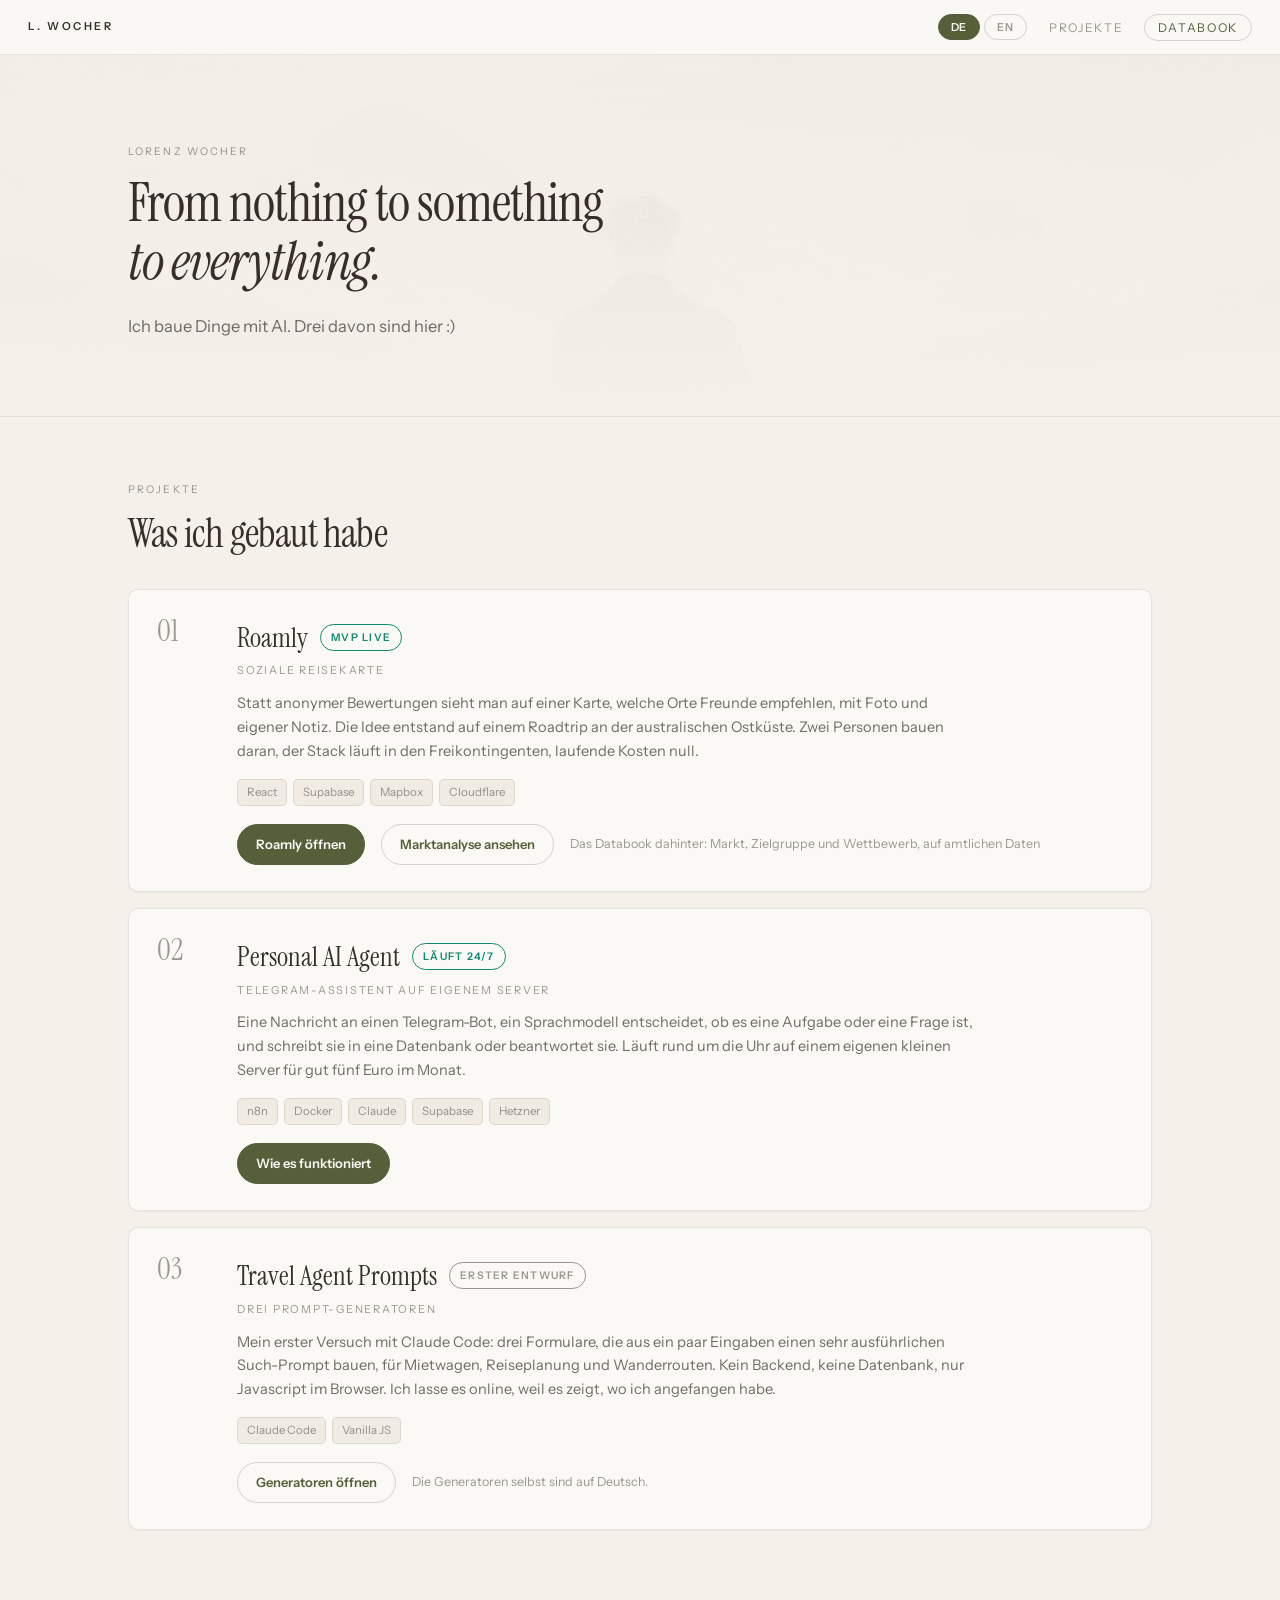
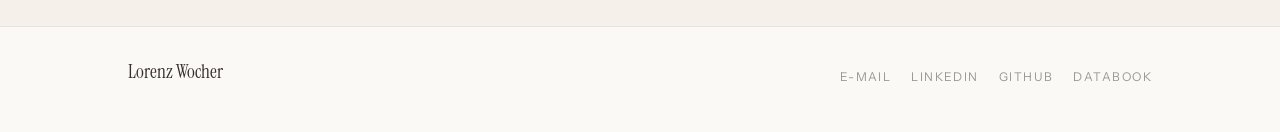
==== index.html @ 2e76adf1 "Neue Startseite, Agent-Seite, Databook mit Einwohner-Fokus" ====
<!DOCTYPE html>
<html lang="de">
<head>
<meta charset="utf-8">
<meta name="viewport" content="width=device-width, initial-scale=1">
<title>Lorenz Wocher</title>
<meta name="description" content="Lorenz Wocher — Projekte an der Schnittstelle von Produkt, Daten und KI.">
<link rel="preconnect" href="https://fonts.gstatic.com" crossorigin>
<link rel="stylesheet" href="https://fonts.googleapis.com/css2?family=Instrument+Serif:ital@0;1&family=Instrument+Sans:wght@400;500;600&display=swap">
<link rel="stylesheet" href="style.css">
</head>
<body>

<nav class="topnav">
  <a class="logo" href="index.html">L.&nbsp;Wocher</a>
  <div class="navright">
    <div class="lang" id="lang">
      <button data-lng="de" aria-pressed="true">DE</button>
      <button data-lng="en" aria-pressed="false">EN</button>
    </div>
    <ul class="navlinks">
      <li><a href="#projects" data-i18n="nav.projects">Projekte</a></li>
      <li><a class="ghost" href="databook.html" data-db data-i18n="nav.databook">Databook</a></li>
    </ul>
  </div>
</nav>

<header class="hero">
  <div class="hero-bg" aria-hidden="true"></div>
  <div class="hero-inner">
    <p class="eyebrow" data-i18n="hero.eyebrow">Lorenz Wocher</p>
    <h1 data-i18n="hero.h">From nothing to something<br><em>to everything.</em></h1>
    <p class="hero-line" data-i18n="hero.line">Ich baue Dinge mit AI. Drei davon sind hier :)</p>
  </div>
</header>

<main>
<section id="projects" class="wrap">
  <p class="eyebrow" data-i18n="proj.eyebrow">Projekte</p>
  <h2 class="sect" data-i18n="proj.h">Was ich gebaut habe</h2>

  <article class="proj" id="p1">
    <div class="proj-n">01</div>
    <div class="proj-body">
      <div class="proj-head">
        <h3>Roamly</h3>
        <span class="badge live" data-i18n="badge.live">MVP live</span>
      </div>
      <p class="proj-sub" data-i18n="p1.sub">Soziale Reisekarte</p>
      <p class="proj-txt" data-i18n="p1.txt">Statt anonymer Bewertungen sieht man auf einer Karte, welche Orte Freunde empfehlen, mit Foto und eigener Notiz. Die Idee entstand auf einem Roadtrip an der australischen Ostküste. Zwei Personen bauen daran, der Stack läuft in den Freikontingenten, laufende Kosten null.</p>
      <div class="tags"><span>React</span><span>Supabase</span><span>Mapbox</span><span>Cloudflare</span></div>
      <div class="proj-links">
        <a class="btn" href="https://roamly-d0g.pages.dev" rel="noopener" data-i18n="p1.link0">Roamly öffnen</a>
        <a class="btn ghost" href="databook.html" data-db data-i18n="p1.link1">Marktanalyse ansehen</a>
        <span class="hint" data-i18n="p1.hint">Das Databook dahinter: Markt, Zielgruppe und Wettbewerb, auf amtlichen Daten</span>
      </div>
    </div>
  </article>

  <article class="proj" id="p2">
    <div class="proj-n">02</div>
    <div class="proj-body">
      <div class="proj-head">
        <h3 data-i18n="p2.h">Personal AI Agent</h3>
        <span class="badge live" data-i18n="badge.live24">Läuft 24/7</span>
      </div>
      <p class="proj-sub" data-i18n="p2.sub">Telegram-Assistent auf eigenem Server</p>
      <p class="proj-txt" data-i18n="p2.txt">Eine Nachricht an einen Telegram-Bot, ein Sprachmodell entscheidet, ob es eine Aufgabe oder eine Frage ist, und schreibt sie in eine Datenbank oder beantwortet sie. Läuft rund um die Uhr auf einem eigenen kleinen Server für gut fünf Euro im Monat.</p>
      <div class="tags"><span>n8n</span><span>Docker</span><span>Claude</span><span>Supabase</span><span>Hetzner</span></div>
      <div class="proj-links">
        <a class="btn" href="agent.html" data-i18n="p2.link1">Wie es funktioniert</a>
      </div>
    </div>
  </article>

  <article class="proj" id="p3">
    <div class="proj-n">03</div>
    <div class="proj-body">
      <div class="proj-head">
        <h3 data-i18n="p3.h">Travel Agent Prompts</h3>
        <span class="badge draft" data-i18n="badge.draft">Erster Entwurf</span>
      </div>
      <p class="proj-sub" data-i18n="p3.sub">Drei Prompt-Generatoren</p>
      <p class="proj-txt" data-i18n="p3.txt">Mein erster Versuch mit Claude Code: drei Formulare, die aus ein paar Eingaben einen sehr ausführlichen Such-Prompt bauen, für Mietwagen, Reiseplanung und Wanderrouten. Kein Backend, keine Datenbank, nur Javascript im Browser. Ich lasse es online, weil es zeigt, wo ich angefangen habe.</p>
      <div class="tags"><span>Claude Code</span><span>Vanilla JS</span></div>
      <div class="proj-links">
        <a class="btn ghost" href="agents.html" data-i18n="p3.link1">Generatoren öffnen</a>
        <span class="hint" data-i18n="p3.note">Die Generatoren selbst sind auf Deutsch.</span>
      </div>
    </div>
  </article>
</section>
</main>

<footer class="foot">
  <div class="wrap footgrid">
    <div>
      <p class="footname">Lorenz Wocher</p>
    </div>
    <ul class="footlinks">
      <li><a href="mailto:lorenz.wocher@gmail.com">E-Mail</a></li>
      <li><a href="https://www.linkedin.com/in/lorenz-wocher-498263200/" rel="noopener">LinkedIn</a></li>
      <li><a href="https://github.com/lorenzwocher-cyber" rel="noopener">GitHub</a></li>
      <li><a href="databook.html" data-db data-i18n="nav.databook">Databook</a></li>
    </ul>
  </div>
</footer>

<script src="site.js"></script>
<script>
SITE.dict.en = {
 'nav.projects':'Projects','nav.databook':'Databook',
 'hero.eyebrow':'Lorenz Wocher',
 'hero.h':'From nothing to something<br><em>to everything.</em>',
 'hero.line':'I build things with AI. Three of them are here :)',
 'proj.eyebrow':'Projects','proj.h':'What I have built',
 'badge.live':'MVP live','badge.live24':'Running 24/7','badge.draft':'First draft',
 'p1.sub':'Social travel map',
 'p1.txt':'Instead of anonymous reviews you see on a map which places your friends recommend, with a photo and a personal note. The idea came out of a road trip along the Australian east coast. Two people build it, the stack sits inside the free tiers, running costs are zero.',
 'p1.link0':'Open Roamly','p1.link1':'See the market analysis',
 'p1.hint':'The databook behind it: market, audience and competition, built on official statistics',
 'p2.h':'Personal AI Agent','p2.sub':'Telegram assistant on my own server',
 'p2.txt':'A message to a Telegram bot, a language model decides whether it is a task or a question, and either writes it to a database or answers it. It runs around the clock on a small server of my own for just over five euros a month.',
 'p2.link1':'How it works',
 'p3.h':'Travel agent prompts','p3.sub':'Three prompt generators',
 'p3.txt':'My first attempt with Claude Code: three forms that turn a handful of inputs into a very detailed search prompt, for rental cars, trip planning and hiking routes. No backend, no database, just JavaScript in the browser. I keep it online because it shows where I started.',
 'p3.link1':'Open the generators','p3.note':'The generators themselves are in German.'
};
SITE.init();
</script>
</body>
</html>
---- style.css ----
/* Lorenz Wocher — gemeinsames Stylesheet.
   Farben, Schriften und Formen sind identisch mit databook.html. */
*,*::before,*::after{margin:0;padding:0;box-sizing:border-box}
:root{
  --paper:#F5F1EA; --card:#FBF9F5; --band:#EFEAE1; --sunk:#F1ECE3;
  --olive:#55603A; --olive-d:#3F4A28; --ochre:#8F6410; --terra:#B5623C;
  --ink:rgba(43,34,28,.94); --ink2:rgba(43,34,28,.66); --ink3:rgba(43,34,28,.46);
  --line:rgba(58,46,38,.11); --line2:rgba(58,46,38,.19); --line3:rgba(58,46,38,.30);
  --c1:#1F6FA8; --c2:#C4552A; --c3:#0F8A6E; --c4:#B58200; --c5:#8E3F73;
  --serif:'Instrument Serif',Georgia,serif;
  --sans:'Instrument Sans',-apple-system,system-ui,sans-serif;
  --sh1:0 1px 2px rgba(58,46,38,.05);
  --sh2:0 2px 4px rgba(58,46,38,.05), 0 8px 20px -8px rgba(58,46,38,.14);
  --sh3:0 4px 8px rgba(58,46,38,.06), 0 18px 40px -14px rgba(58,46,38,.22);
}
html{scroll-behavior:smooth}
body{background:var(--paper);font-family:var(--sans);color:var(--ink);-webkit-font-smoothing:antialiased;font-size:15px;line-height:1.62}
a{color:var(--olive);text-decoration:none}
a:hover{color:var(--olive-d)}
:focus-visible{outline:2px solid var(--c1);outline-offset:2px}
em{font-style:italic}
.wrap{max-width:1080px;margin:0 auto;padding:0 28px}

/* ── Navigation ── */
.topnav{position:sticky;top:0;z-index:50;display:flex;justify-content:space-between;align-items:center;
  gap:20px;padding:14px 28px;background:rgba(251,249,245,.9);backdrop-filter:blur(8px);
  border-bottom:1px solid var(--line)}
.logo{font-family:var(--sans);font-size:11px;letter-spacing:.24em;text-transform:uppercase;color:var(--ink);font-weight:600}
.navright{display:flex;align-items:center;gap:22px}
.navlinks{display:flex;gap:20px;list-style:none;align-items:center}
.navlinks a{font-size:12px;letter-spacing:.14em;text-transform:uppercase;color:var(--ink3)}
.navlinks a:hover{color:var(--ink)}
.navlinks a.ghost{border:1px solid var(--line2);border-radius:999px;padding:5px 13px;color:var(--olive)}
.navlinks a.ghost:hover{border-color:var(--olive);background:rgba(85,96,58,.07)}
.lang{display:flex;gap:4px}
.lang button{font-family:var(--sans);font-size:11px;font-weight:600;letter-spacing:.08em;padding:5px 12px;
  border-radius:999px;border:1px solid var(--line2);background:transparent;color:var(--ink3);cursor:pointer;transition:.14s}
.lang button:hover{border-color:var(--line3);color:var(--ink2)}
.lang button[aria-pressed=true]{background:var(--olive);border-color:var(--olive);color:#FBF9F5}

/* ── Hero ── */
.hero{position:relative;overflow:hidden;border-bottom:1px solid var(--line)}
.hero-bg{position:absolute;inset:0;
  background-image:url('Caspar_David_Friedrich_-_Wanderer_above_the_sea_of_fog.jpg');
  background-size:cover;background-position:center 32%;
  opacity:.20;filter:grayscale(.30) sepia(.26) contrast(.94)}
.hero::after{content:'';position:absolute;inset:0;
  background:linear-gradient(180deg,rgba(245,241,234,.52) 0%,rgba(245,241,234,.84) 60%,var(--paper) 100%)}
.hero-inner{position:relative;z-index:1;max-width:1080px;margin:0 auto;padding:88px 28px 76px}
.eyebrow{font-size:10.5px;letter-spacing:.2em;text-transform:uppercase;color:var(--ink3);margin-bottom:14px}
.hero h1{font-family:var(--serif);font-size:clamp(31px,4.8vw,54px);font-weight:400;line-height:1.1;letter-spacing:-.018em;margin-bottom:20px;max-width:22ch;text-wrap:balance}
.quote-src{font-size:11px;letter-spacing:.16em;text-transform:uppercase;color:var(--ink3);margin-bottom:26px}
.hero-line{font-size:16.5px;color:var(--ink2);max-width:60ch}

/* ── Abschnitte ── */
main{padding:64px 0 40px}
h2.sect{font-family:var(--serif);font-size:clamp(28px,3.6vw,40px);font-weight:400;line-height:1.08;
  letter-spacing:-.02em;margin-bottom:34px}
h3{font-family:var(--serif);font-weight:400}

/* ── Projekte ── */
.proj{display:grid;grid-template-columns:74px 1fr;gap:6px;background:var(--card);border:1px solid var(--line);
  border-radius:10px;padding:26px 28px;margin-bottom:16px;box-shadow:var(--sh1);transition:box-shadow .22s,transform .22s}
.proj:hover{box-shadow:var(--sh2);transform:translateY(-1px)}
.proj-n{font-family:var(--serif);font-size:30px;color:var(--ink3);line-height:1}
.proj-head{display:flex;align-items:center;gap:12px;flex-wrap:wrap;margin-bottom:3px}
.proj-head h3{font-size:27px}
.proj-sub{font-size:11px;letter-spacing:.16em;text-transform:uppercase;color:var(--ink3);margin-bottom:12px}
.proj-txt{font-size:14.6px;color:var(--ink2);max-width:74ch;margin-bottom:16px}
.badge{font-size:10.5px;letter-spacing:.12em;text-transform:uppercase;padding:4px 10px;border-radius:999px;
  border:1px solid currentColor;font-weight:600}
.badge.live{color:var(--c3)}
.badge.draft{color:var(--ink3)}
.tags{display:flex;flex-wrap:wrap;gap:6px;margin-bottom:18px}
.tags span{font-size:11.5px;color:var(--ink3);border:1px solid var(--line);border-radius:5px;padding:3px 9px;background:var(--sunk)}
.proj-links{display:flex;align-items:center;gap:16px;flex-wrap:wrap}
.btn{display:inline-block;font-size:13px;font-weight:600;padding:9px 18px;border-radius:999px;
  background:var(--olive);color:#FBF9F5;border:1px solid var(--olive);transition:.16s}
.btn:hover{background:var(--olive-d);border-color:var(--olive-d);color:#FBF9F5}
.btn.ghost{background:transparent;color:var(--olive);border-color:var(--line2)}
.btn.ghost:hover{background:rgba(85,96,58,.07);border-color:var(--olive);color:var(--olive-d)}
.hint{font-size:12.5px;color:var(--ink3)}
@media(max-width:640px){.proj{grid-template-columns:1fr}.proj-n{font-size:22px;margin-bottom:6px}}

/* ── Inhaltsseiten ── */
.page{max-width:900px;margin:0 auto;padding:56px 28px 80px}
.page h1{font-family:var(--serif);font-size:clamp(32px,5vw,52px);font-weight:400;line-height:1.05;
  letter-spacing:-.02em;margin-bottom:16px}
.lede{font-size:16.5px;color:var(--ink2);max-width:70ch;margin-bottom:32px}
.card{background:var(--card);border:1px solid var(--line);border-radius:10px;padding:24px 26px;
  margin-bottom:16px;box-shadow:var(--sh1)}
.card h3{font-size:21px;margin-bottom:3px}
.card .sub{font-size:12.5px;color:var(--ink3);margin-bottom:16px}
.card p+p{margin-top:11px}
.card p{font-size:14.6px;color:var(--ink2)}
.two{display:grid;grid-template-columns:1fr 1fr;gap:16px}
@media(max-width:880px){.two{grid-template-columns:1fr}}
.callout{background:linear-gradient(180deg,var(--band),var(--sunk));border-left:3px solid var(--olive);
  border-radius:0 8px 8px 0;padding:20px 24px;margin-bottom:24px;font-family:var(--serif);
  font-size:20px;line-height:1.45;box-shadow:var(--sh1)}
.note{background:var(--sunk);border-radius:8px;padding:16px 19px;font-size:14px;color:var(--ink2);margin-bottom:14px}
.note b{color:var(--ink)}
.kpis{display:grid;grid-template-columns:repeat(auto-fit,minmax(150px,1fr));background:var(--card);
  border:1px solid var(--line);border-radius:10px;overflow:hidden;margin-bottom:26px;box-shadow:var(--sh1)}
.kp{padding:18px 20px;border-right:1px solid var(--line)}
.kp:last-child{border-right:0}
.kp .v{font-family:var(--serif);font-size:31px;line-height:1}
.kp .l{font-size:11.5px;color:var(--ink3);margin-top:6px;line-height:1.4}
ul.plain{list-style:none;display:flex;flex-direction:column;gap:10px}
ul.plain li{font-size:14.4px;color:var(--ink2);padding-left:16px;position:relative}
ul.plain li::before{content:'';position:absolute;left:0;top:.62em;width:5px;height:5px;background:var(--olive);border-radius:50%}
table{width:100%;border-collapse:collapse;font-size:13px}
th,td{text-align:left;padding:8px 10px;border-bottom:1px solid var(--line);vertical-align:top}
th{font-size:10px;letter-spacing:.14em;text-transform:uppercase;color:var(--ink3);font-weight:500}
tbody tr:hover{background:rgba(58,46,38,.028)}
.src{font-size:11px;color:var(--ink3);margin-top:14px;padding-top:10px;border-top:1px solid var(--line)}
.back{display:inline-block;font-size:12px;letter-spacing:.14em;text-transform:uppercase;color:var(--ink3);margin-bottom:26px}
.back:hover{color:var(--olive)}

/* ── Ablaufdiagramm ── */
.flow{display:flex;flex-direction:column;gap:0}
.flow-step{display:grid;grid-template-columns:34px 1fr;gap:14px;align-items:start}
.flow-dot{width:34px;display:flex;flex-direction:column;align-items:center}
.flow-dot i{width:11px;height:11px;border-radius:50%;background:var(--olive);flex:none;margin-top:6px}
.flow-dot span{flex:1;width:2px;background:var(--line2);min-height:26px}
.flow-step:last-child .flow-dot span{display:none}
.flow-body{padding-bottom:18px}
.flow-body b{font-size:14.5px;display:block;margin-bottom:2px}
.flow-body p{font-size:13.6px;color:var(--ink2)}
.flow-body code{font-family:ui-monospace,SFMono-Regular,Menlo,monospace;font-size:12.5px;
  background:var(--sunk);border:1px solid var(--line);border-radius:4px;padding:1px 6px}

/* ── Fuß ── */
.foot{border-top:1px solid var(--line);background:var(--card);padding:30px 0 44px;margin-top:40px}
.footgrid{display:flex;justify-content:space-between;align-items:flex-end;gap:24px;flex-wrap:wrap}
.footname{font-family:var(--serif);font-size:19px}
.foottag{font-size:12px;color:var(--ink3);margin-top:2px}
.footlinks{display:flex;gap:20px;list-style:none}
.footlinks a{font-size:12px;letter-spacing:.12em;text-transform:uppercase;color:var(--ink3)}
.footlinks a:hover{color:var(--olive)}
/* Schmale Fenster: Navigation umbrechen lassen, damit nichts hinausragt */
@media(max-width:620px){
  .topnav{flex-wrap:wrap;gap:10px;padding:12px 18px}
  .navright{width:100%;justify-content:space-between;gap:12px}
  .navlinks{gap:14px;flex-wrap:wrap}
  .navlinks a{font-size:11px}
  .wrap,.hero-inner,.page{padding-left:18px;padding-right:18px}
  .hero-inner{padding-top:56px;padding-bottom:52px}
  .proj{padding:22px 20px}
  .footgrid{align-items:flex-start}
}
@media(prefers-reduced-motion:reduce){*{transition:none!important}html{scroll-behavior:auto}}
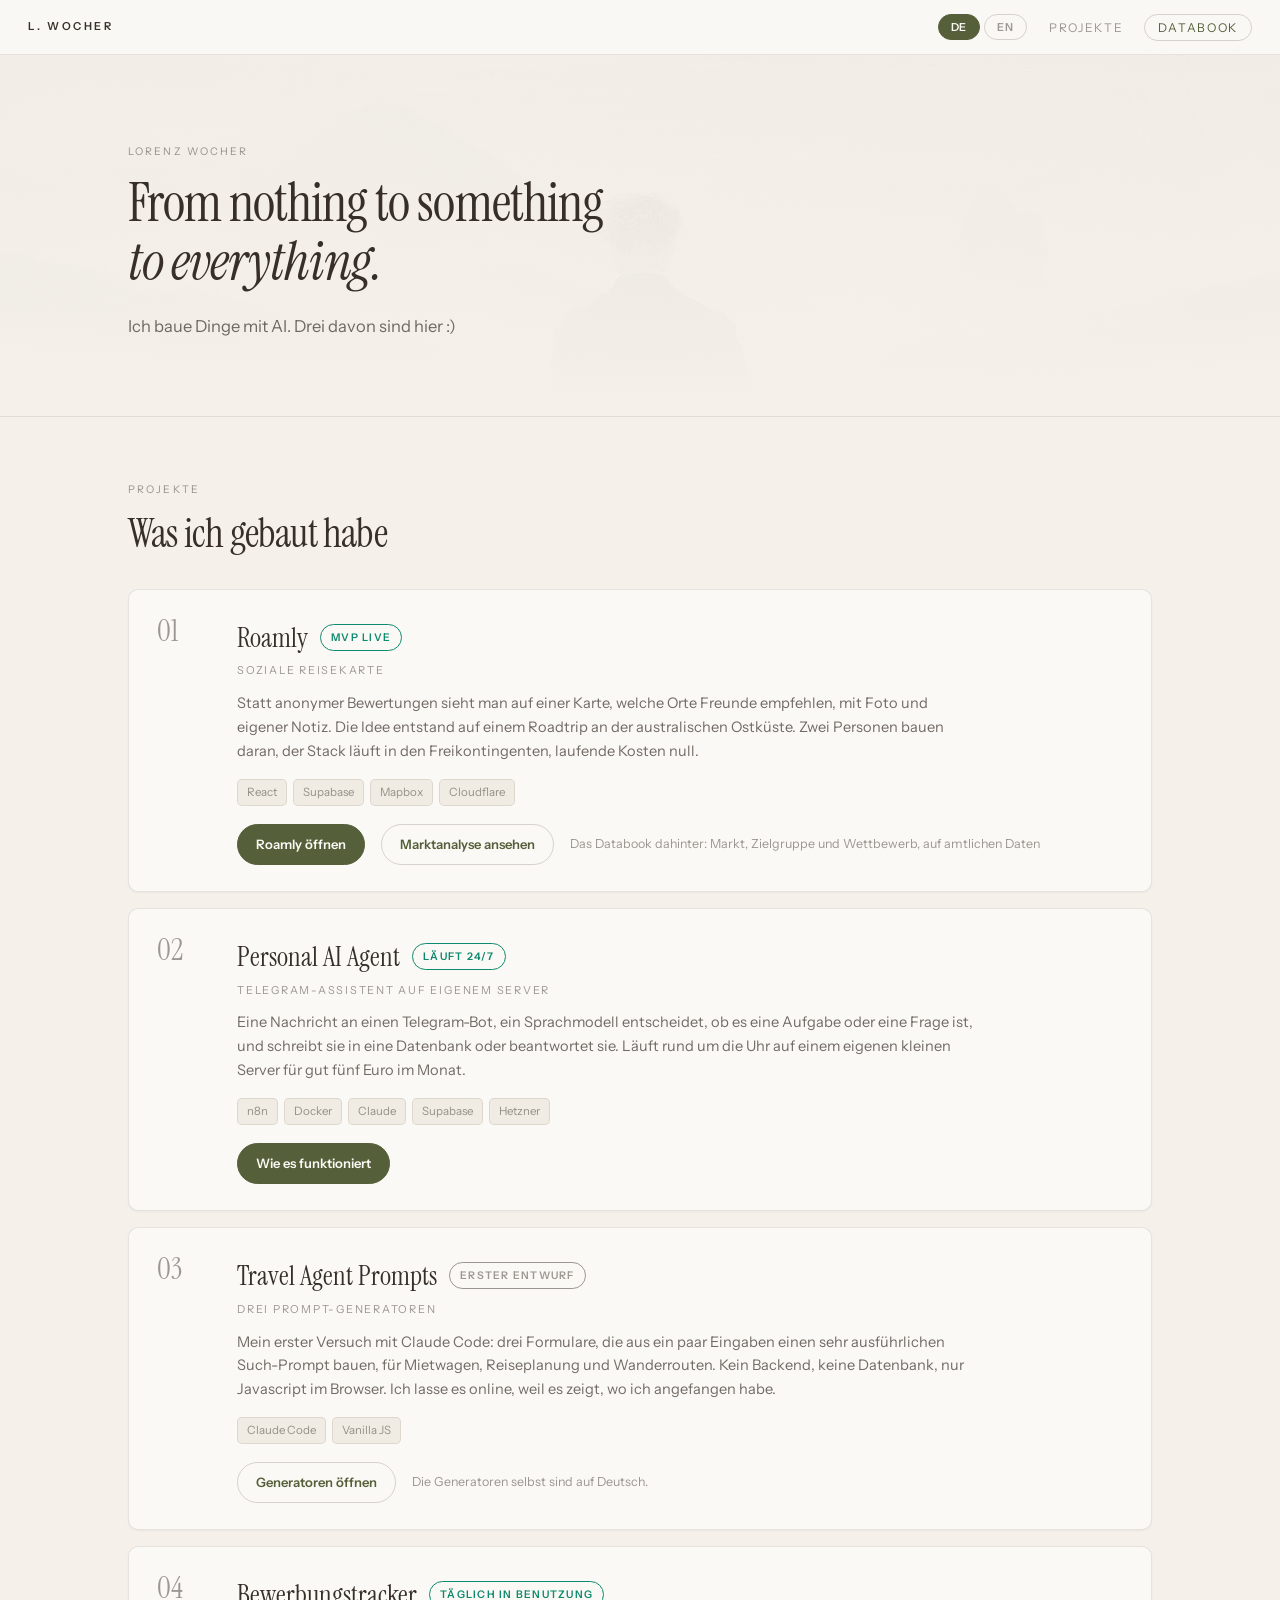
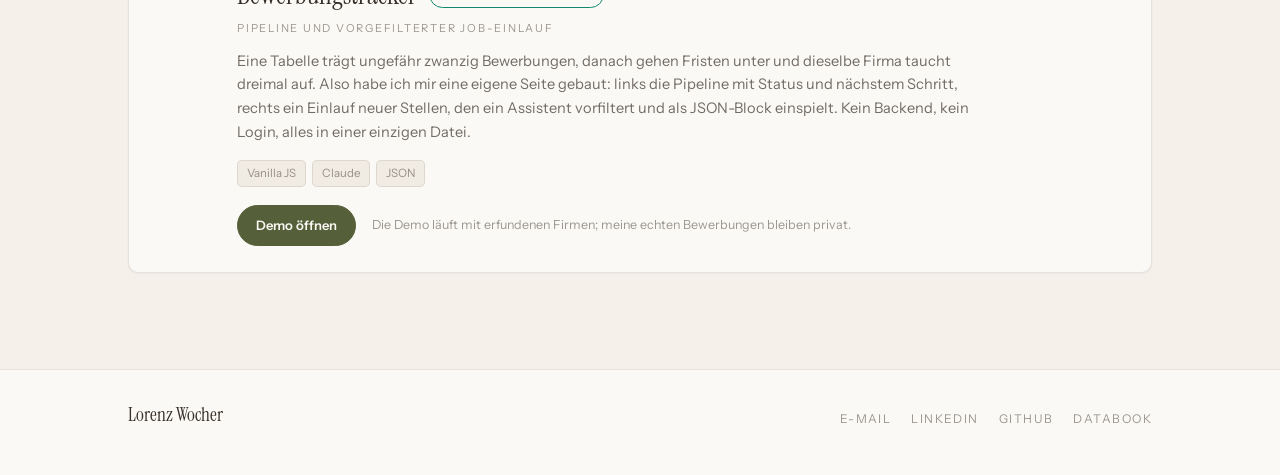
==== commit b80b3242: "Add application tracker demo" ====
--- a/index.html
+++ b/index.html
@@ -89,6 +89,23 @@
       </div>
     </div>
   </article>
+
+  <article class="proj" id="p4">
+    <div class="proj-n">04</div>
+    <div class="proj-body">
+      <div class="proj-head">
+        <h3 data-i18n="p4.h">Bewerbungstracker</h3>
+        <span class="badge live" data-i18n="badge.daily">Täglich in Benutzung</span>
+      </div>
+      <p class="proj-sub" data-i18n="p4.sub">Pipeline und vorgefilterter Job-Einlauf</p>
+      <p class="proj-txt" data-i18n="p4.txt">Eine Tabelle trägt ungefähr zwanzig Bewerbungen, danach gehen Fristen unter und dieselbe Firma taucht dreimal auf. Also habe ich mir eine eigene Seite gebaut: links die Pipeline mit Status und nächstem Schritt, rechts ein Einlauf neuer Stellen, den ein Assistent vorfiltert und als JSON-Block einspielt. Kein Backend, kein Login, alles in einer einzigen Datei.</p>
+      <div class="tags"><span>Vanilla JS</span><span>Claude</span><span>JSON</span></div>
+      <div class="proj-links">
+        <a class="btn" href="bewerbungstracker-demo.html" data-i18n="p4.link1">Demo öffnen</a>
+        <span class="hint" data-i18n="p4.hint">Die Demo läuft mit erfundenen Firmen; meine echten Bewerbungen bleiben privat.</span>
+      </div>
+    </div>
+  </article>
 </section>
 </main>
 
@@ -124,7 +141,12 @@
  'p2.link1':'How it works',
  'p3.h':'Travel agent prompts','p3.sub':'Three prompt generators',
  'p3.txt':'My first attempt with Claude Code: three forms that turn a handful of inputs into a very detailed search prompt, for rental cars, trip planning and hiking routes. No backend, no database, just JavaScript in the browser. I keep it online because it shows where I started.',
- 'p3.link1':'Open the generators','p3.note':'The generators themselves are in German.'
+ 'p3.link1':'Open the generators','p3.note':'The generators themselves are in German.',
+ 'badge.daily':'In daily use',
+ 'p4.h':'Application tracker','p4.sub':'Pipeline and a pre-filtered job inbox',
+ 'p4.txt':'A spreadsheet carries about twenty applications. After that deadlines slip through and the same company shows up three times. So I built myself a page: on one side the pipeline with status and next step, on the other an inbox of new roles that an assistant pre-filters and hands over as a JSON block. No backend, no login, all in a single file.',
+ 'p4.link1':'Open the demo',
+ 'p4.hint':'The demo runs on invented companies; my real applications stay private. The tracker itself is in German.'
 };
 SITE.init();
 </script>
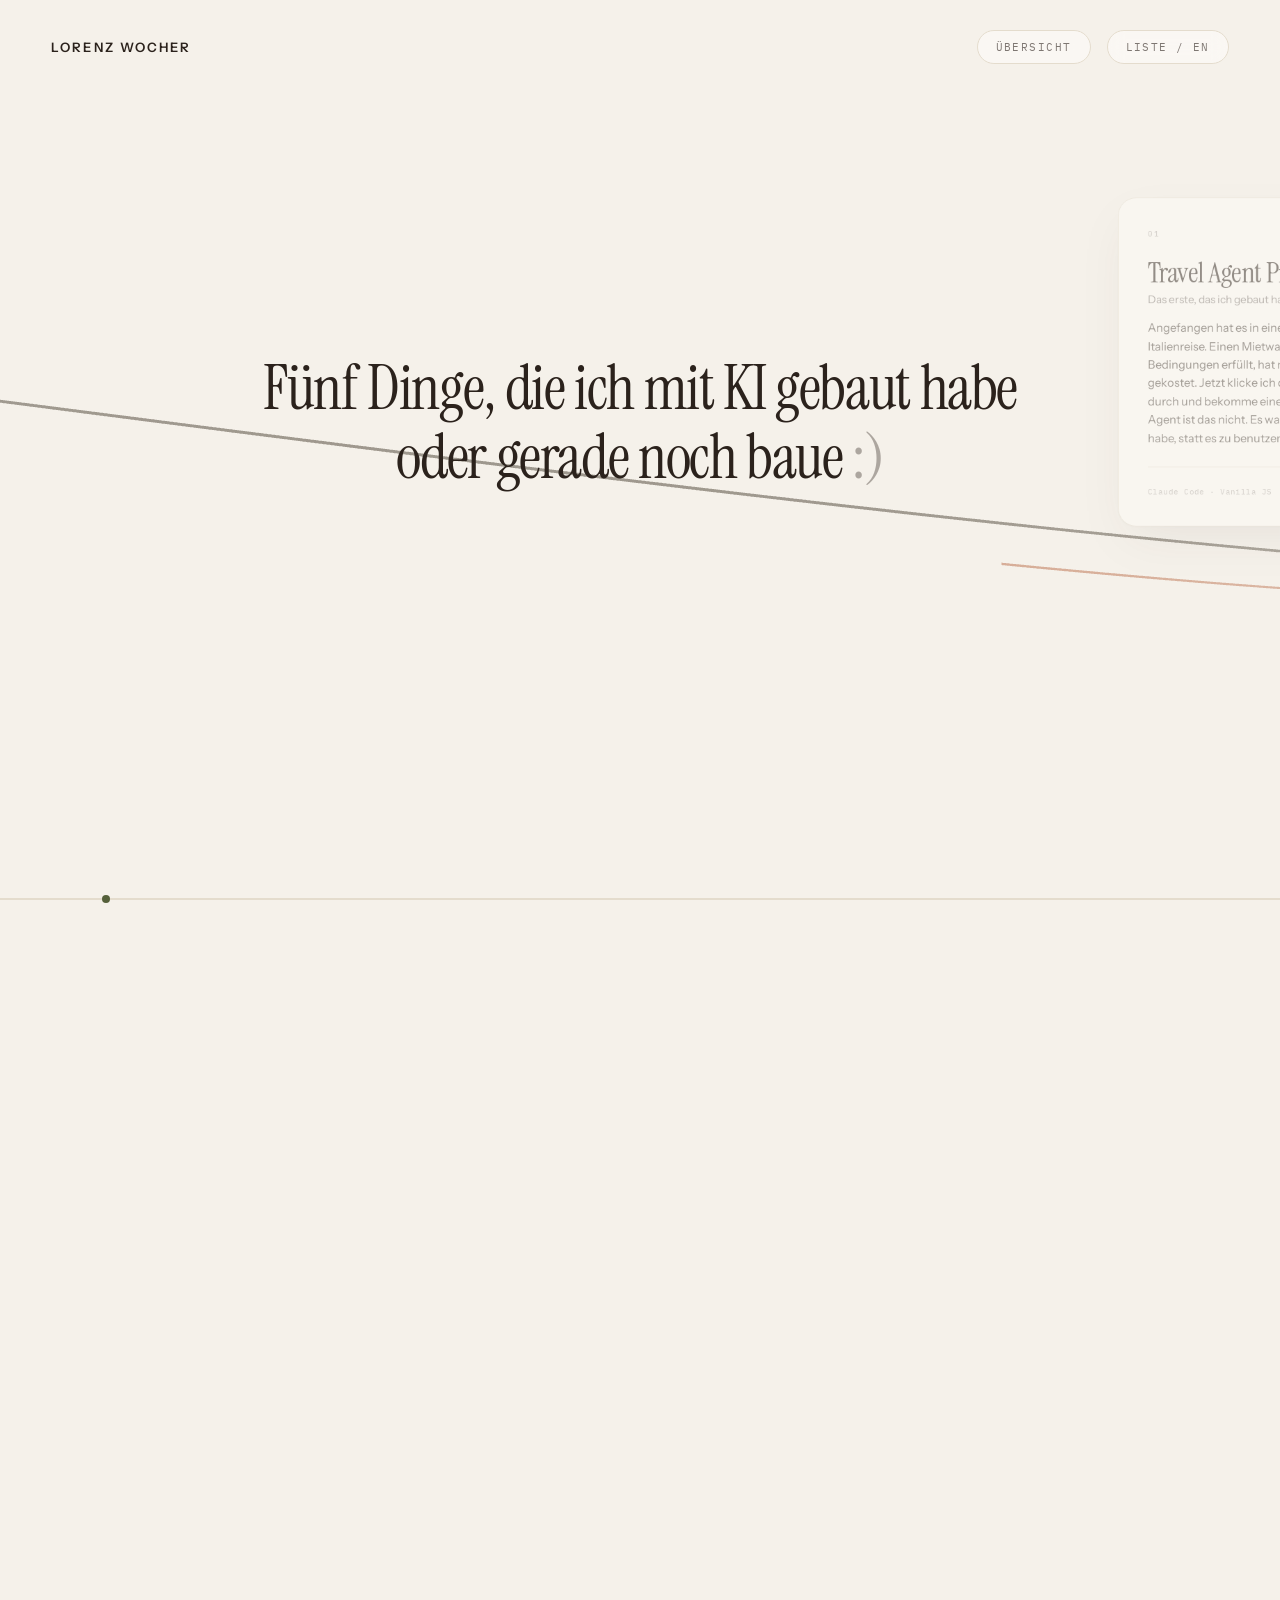
==== commit fd16e1e9: "Zeitachse als Startseite, Liste unter projekte.html" ====
--- a/index.html
+++ b/index.html
@@ -4,151 +4,1176 @@
 <meta charset="utf-8">
 <meta name="viewport" content="width=device-width, initial-scale=1">
 <title>Lorenz Wocher</title>
-<meta name="description" content="Lorenz Wocher — Projekte an der Schnittstelle von Produkt, Daten und KI.">
+<meta name="description" content="Fünf Projekte von Lorenz Wocher an der Schnittstelle von Produkt, Daten und KI, auf einer Zeitachse.">
+<link rel="preconnect" href="https://fonts.googleapis.com">
 <link rel="preconnect" href="https://fonts.gstatic.com" crossorigin>
-<link rel="stylesheet" href="https://fonts.googleapis.com/css2?family=Instrument+Serif:ital@0;1&family=Instrument+Sans:wght@400;500;600&display=swap">
-<link rel="stylesheet" href="style.css">
+<link href="https://fonts.googleapis.com/css2?family=IBM+Plex+Mono:wght@400;500&family=Instrument+Sans:wght@400;500;600&family=Instrument+Serif:ital@0;1&display=swap" rel="stylesheet">
+<style>
+:root{
+  --paper:#F5F1EA; --card:#FCFAF7; --line:#E4DCCD;
+  --olive:#55603A; --terra:#B5623C; --ochre:#8F6410;
+  --ink:#2B221C; --ink-2:rgba(43,34,28,.60); --ink-3:rgba(43,34,28,.36);
+  --serif:'Instrument Serif',Georgia,serif;
+  --sans:'Instrument Sans',system-ui,-apple-system,sans-serif;
+  --mono:'IBM Plex Mono',ui-monospace,Menlo,monospace;
+  --r:22px;
+}
+*{margin:0;padding:0;box-sizing:border-box}
+body{background:var(--paper);color:var(--ink);font-family:var(--sans);-webkit-font-smoothing:antialiased;overflow-x:hidden}
+a{color:var(--olive);text-decoration:none}
+
+#webgl,#css3d{position:fixed;inset:0;z-index:1}
+#css3d{z-index:2;pointer-events:none}
+#css3d>*{pointer-events:none}
+#scroller{display:none}
+body.mode-3d #scroller{display:block;height:880vh}
+body.mode-3d #flow{display:none}
+body:not(.mode-3d) #webgl,body:not(.mode-3d) #css3d{display:none}
+
+/* ---------- Kopf ---------- */
+#chrome{position:fixed;top:0;left:0;right:0;z-index:20;display:flex;justify-content:space-between;
+  align-items:center;padding:30px clamp(22px,4vw,52px);pointer-events:none}
+#chrome>*{pointer-events:auto}
+.mark{font-size:13px;font-weight:600;letter-spacing:.16em;text-transform:uppercase}
+.tools{display:flex;align-items:center;gap:16px;font-family:var(--mono);font-size:11px;letter-spacing:.13em;text-transform:uppercase;color:var(--ink-3)}
+.tools button{font:inherit;letter-spacing:inherit;text-transform:inherit;background:rgba(252,250,247,.7);
+  color:var(--ink-2);border:1px solid var(--line);border-radius:100px;padding:9px 18px;cursor:pointer;
+  transition:.3s cubic-bezier(.2,.8,.2,1);backdrop-filter:blur(8px)}
+.tools button:hover{color:var(--olive);border-color:#cdbfa6}
+.tools .lnk{font:inherit;letter-spacing:inherit;text-transform:inherit;color:var(--ink-2);
+  background:rgba(252,250,247,.72);border:1px solid var(--line);border-radius:100px;padding:9px 18px;
+  transition:.3s cubic-bezier(.2,.8,.2,1);backdrop-filter:blur(8px)}
+.tools .lnk:hover{color:var(--olive);border-color:#cdbfa6}
+body.overview .tools button.ov{color:#FCFAF7;background:var(--olive);border-color:var(--olive)}
+
+/* ---------- Eingang ---------- */
+#intro{position:fixed;inset:0;z-index:15;display:none;flex-direction:column;align-items:center;
+  justify-content:center;gap:26px;pointer-events:none;text-align:center;padding:0 24px}
+body.mode-3d #intro{display:flex}
+#intro .ld{font-family:var(--serif);font-size:clamp(34px,5.2vw,62px);line-height:1.12;
+  letter-spacing:-.022em;color:var(--ink);max-width:min(92vw,1180px);margin-top:-6vh}
+#intro .ld em{font-style:normal;color:var(--ink-3)}
+
+/* ---------- HUD ---------- */
+#hud{position:fixed;left:clamp(22px,4vw,52px);bottom:44px;z-index:20;pointer-events:none;
+  display:flex;align-items:baseline;gap:12px}
+#hud .now{font-family:var(--serif);font-size:40px;line-height:1;letter-spacing:-.02em}
+#hud .sub{font-family:var(--mono);font-size:11px;letter-spacing:.16em;color:var(--ink-3)}
+#rail{position:fixed;left:0;right:0;bottom:0;height:2px;background:var(--line);z-index:20;pointer-events:none}
+#rail i{position:absolute;top:-3px;width:8px;height:8px;border-radius:50%;background:var(--olive);
+  margin-left:-4px;transition:left .1s linear}
+#hint{position:fixed;bottom:44px;right:clamp(22px,4vw,52px);z-index:20;font-family:var(--mono);
+  font-size:10px;letter-spacing:.16em;text-transform:uppercase;color:var(--ink-3);pointer-events:none;transition:opacity .7s}
+body.moved #hint{opacity:0}
+
+/* ---------- Beschriftung im Raum ---------- */
+.axlab{font-family:var(--mono);font-size:15px;letter-spacing:.24em;color:var(--ink-3);
+  white-space:nowrap;transform:translateX(-50%);text-transform:uppercase;user-select:none}
+.axlab.today{color:var(--olive);font-weight:500;border:1px solid var(--olive);border-radius:100px;padding:7px 16px;font-size:13px}
+.axlab.roamly{color:var(--terra);font-size:12px;letter-spacing:.3em}
+
+/* ---------- Karten · Fassung A, Editorial ---------- */
+.stn{width:520px;background:var(--card);border:1px solid var(--line);border-radius:26px;
+  padding:38px 42px 32px;user-select:text;-webkit-user-select:text;position:relative;
+  box-shadow:0 1px 2px rgba(43,34,28,.03),0 26px 70px -20px rgba(43,34,28,.16);
+  transition:box-shadow .6s cubic-bezier(.2,.8,.2,1),border-color .6s}
+.stn.is-active{border-color:#D5C8B1;box-shadow:0 1px 2px rgba(43,34,28,.03),0 38px 84px -20px rgba(43,34,28,.20)}
+.stn .top{display:flex;align-items:center;justify-content:space-between;gap:12px}
+.stn .num{font-family:var(--mono);font-size:11px;letter-spacing:.2em;color:var(--ink-3)}
+.stn .when{white-space:nowrap;font-family:var(--mono);font-size:10.5px;letter-spacing:.14em;
+  text-transform:uppercase;color:var(--ink-2);background:rgba(43,34,28,.05);border-radius:100px;padding:6px 12px}
+.stn .when.laeuft{color:var(--olive);background:rgba(85,96,58,.09)}
+.stn h2{font-family:var(--serif);font-weight:400;font-size:41px;line-height:1.03;letter-spacing:-.015em;margin:22px 0 0}
+.stn .kicker{font-size:15.5px;color:var(--ink-2);margin-top:8px}
+.stn p{font-size:16.5px;line-height:1.6;color:rgba(43,34,28,.84);margin-top:18px;text-wrap:pretty}
+.stn .foot{margin-top:28px;padding-top:18px;border-top:1px solid var(--line);display:flex;flex-wrap:wrap;
+  gap:10px 20px;align-items:center;justify-content:space-between}
+.stn .stack{font-family:var(--mono);font-size:11px;letter-spacing:.04em;color:var(--ink-3)}
+.stn .links{display:flex;gap:8px}
+.stn .links a{font-size:13.5px;font-weight:500;border:1px solid var(--line);border-radius:100px;
+  padding:8px 16px;transition:.3s cubic-bezier(.2,.8,.2,1)}
+.stn .links a:hover{border-color:var(--terra);color:var(--terra);background:rgba(181,98,60,.05)}
+body.overview .stn{width:400px;cursor:pointer;padding:26px 26px 24px;border-radius:20px}
+body.overview .stn:hover{border-color:var(--terra)}
+body.overview .stn p,body.overview .stn .foot,body.overview .stn .kicker{display:none}
+body.overview .stn .top{display:flex;flex-direction:column;align-items:flex-start;gap:14px}
+body.overview .stn .num{font-size:26px;letter-spacing:.14em}
+body.overview .stn .when{font-size:22px;letter-spacing:.08em;padding:12px 20px;border-radius:100px}
+body.overview .stn h2{font-size:44px;line-height:1.05;margin-top:24px}
+
+/* ---------- Flache Fassung ---------- */
+#flow{max-width:720px;margin:0 auto;padding:110px clamp(22px,5vw,32px) 90px;display:flex;flex-direction:column;gap:24px}
+#flow .lede{font-family:var(--serif);font-size:clamp(32px,7vw,48px);line-height:1.06;letter-spacing:-.02em;margin-bottom:16px}
+#flow .stn{width:100%}
+body:not(.mode-3d) #hud,body:not(.mode-3d) #rail,body:not(.mode-3d) #hint,
+body:not(.mode-3d) .tools button.ov{display:none}
+body:not(.mode-3d) #chrome{position:static;padding:28px clamp(22px,5vw,32px) 0}
+footer.pg{border-top:1px solid var(--line);margin-top:34px;padding:22px 0 0;font-family:var(--mono);
+  font-size:11.5px;color:var(--ink-3);display:flex;flex-wrap:wrap;gap:8px 18px}
+
+:focus-visible{outline:2px solid var(--olive);outline-offset:3px;border-radius:4px}
+::selection{background:rgba(85,96,58,.18)}
+.stn{pointer-events:auto}
+.axlab{pointer-events:none}
+#endfoot{position:fixed;left:50%;bottom:42px;transform:translateX(-50%);z-index:20;display:flex;gap:14px;
+  align-items:center;font-family:var(--mono);font-size:11px;letter-spacing:.15em;text-transform:uppercase;
+  color:var(--ink-3);opacity:0;pointer-events:none}
+#endfoot a{color:var(--ink-2);pointer-events:auto}
+#endfoot a:hover{color:var(--olive)}
+body:not(.mode-3d) #endfoot,body.overview #endfoot{display:none}
+@media(prefers-reduced-motion:reduce){*{transition:none!important}}
+</style>
 </head>
 <body>
 
-<nav class="topnav">
-  <a class="logo" href="index.html">L.&nbsp;Wocher</a>
-  <div class="navright">
-    <div class="lang" id="lang">
-      <button data-lng="de" aria-pressed="true">DE</button>
-      <button data-lng="en" aria-pressed="false">EN</button>
-    </div>
-    <ul class="navlinks">
-      <li><a href="#projects" data-i18n="nav.projects">Projekte</a></li>
-      <li><a class="ghost" href="databook.html" data-db data-i18n="nav.databook">Databook</a></li>
-    </ul>
-  </div>
-</nav>
-
-<header class="hero">
-  <div class="hero-bg" aria-hidden="true"></div>
-  <div class="hero-inner">
-    <p class="eyebrow" data-i18n="hero.eyebrow">Lorenz Wocher</p>
-    <h1 data-i18n="hero.h">From nothing to something<br><em>to everything.</em></h1>
-    <p class="hero-line" data-i18n="hero.line">Ich baue Dinge mit AI. Drei davon sind hier :)</p>
-  </div>
+<div id="webgl"></div><div id="css3d"></div><div id="scroller"></div>
+
+<header id="chrome">
+  <span class="mark">Lorenz Wocher</span>
+  <span class="tools"><button class="ov" type="button">Übersicht</button><a class="lnk" href="projekte.html">Liste / EN</a></span>
 </header>
 
-<main>
-<section id="projects" class="wrap">
-  <p class="eyebrow" data-i18n="proj.eyebrow">Projekte</p>
-  <h2 class="sect" data-i18n="proj.h">Was ich gebaut habe</h2>
-
-  <article class="proj" id="p1">
-    <div class="proj-n">01</div>
-    <div class="proj-body">
-      <div class="proj-head">
-        <h3>Roamly</h3>
-        <span class="badge live" data-i18n="badge.live">MVP live</span>
-      </div>
-      <p class="proj-sub" data-i18n="p1.sub">Soziale Reisekarte</p>
-      <p class="proj-txt" data-i18n="p1.txt">Statt anonymer Bewertungen sieht man auf einer Karte, welche Orte Freunde empfehlen, mit Foto und eigener Notiz. Die Idee entstand auf einem Roadtrip an der australischen Ostküste. Zwei Personen bauen daran, der Stack läuft in den Freikontingenten, laufende Kosten null.</p>
-      <div class="tags"><span>React</span><span>Supabase</span><span>Mapbox</span><span>Cloudflare</span></div>
-      <div class="proj-links">
-        <a class="btn" href="https://roamly-d0g.pages.dev" rel="noopener" data-i18n="p1.link0">Roamly öffnen</a>
-        <a class="btn ghost" href="databook.html" data-db data-i18n="p1.link1">Marktanalyse ansehen</a>
-        <span class="hint" data-i18n="p1.hint">Das Databook dahinter: Markt, Zielgruppe und Wettbewerb, auf amtlichen Daten</span>
-      </div>
-    </div>
+<div id="intro">
+  <span class="ld">Fünf Dinge, die ich mit KI gebaut habe<br>oder gerade noch baue <em>:)</em></span>
+</div>
+
+<div id="hud"><span class="now"></span><span class="sub"></span></div>
+<div id="endfoot"><a href="mailto:lorenz.wocher@gmail.com">lorenz.wocher@gmail.com</a><span>·</span><a href="https://www.linkedin.com/in/lorenz-wocher-498263200/">LinkedIn</a><span>·</span><a href="databook.html">Databook</a></div>
+<div id="rail"><i></i></div>
+<div id="hint">Scrollen</div>
+
+<main id="flow">
+  <p class="lede">Fünf Dinge, die ich mit KI gebaut habe oder gerade noch baue :)</p>
+
+  <article class="stn" data-side="up" data-t="2.0" data-month="Mrz">
+    <div class="top"><span class="num">01</span><span class="when">Mrz 2026</span></div>
+    <h2>Travel Agent Prompts</h2>
+    <div class="kicker">Das erste, das ich gebaut habe</div>
+    <p>Angefangen hat es in einem Uni-Kurs und auf einer Italienreise. Einen Mietwagen zu finden, der alle Bedingungen erfüllt, hat mich jedes Mal einen Abend gekostet. Jetzt klicke ich die Filter in einem Formular durch und bekomme einen fertigen Suchprompt. Ein Agent ist das nicht. Es war aber das erste, das ich gebaut habe, statt es zu benutzen.</p>
+    <div class="foot"><span class="stack">Claude Code · Vanilla JS</span>
+      <span class="links"><a href="agents.html">Ausprobieren</a></span></div>
   </article>
 
-  <article class="proj" id="p2">
-    <div class="proj-n">02</div>
-    <div class="proj-body">
-      <div class="proj-head">
-        <h3 data-i18n="p2.h">Personal AI Agent</h3>
-        <span class="badge live" data-i18n="badge.live24">Läuft 24/7</span>
-      </div>
-      <p class="proj-sub" data-i18n="p2.sub">Telegram-Assistent auf eigenem Server</p>
-      <p class="proj-txt" data-i18n="p2.txt">Eine Nachricht an einen Telegram-Bot, ein Sprachmodell entscheidet, ob es eine Aufgabe oder eine Frage ist, und schreibt sie in eine Datenbank oder beantwortet sie. Läuft rund um die Uhr auf einem eigenen kleinen Server für gut fünf Euro im Monat.</p>
-      <div class="tags"><span>n8n</span><span>Docker</span><span>Claude</span><span>Supabase</span><span>Hetzner</span></div>
-      <div class="proj-links">
-        <a class="btn" href="agent.html" data-i18n="p2.link1">Wie es funktioniert</a>
-      </div>
-    </div>
+  <article class="stn" data-side="down" data-t="3.3" data-month="Apr">
+    <div class="top"><span class="num">02</span><span class="when">Apr 2026</span></div>
+    <h2>Weekly AI Brief</h2>
+    <div class="kicker">Einmal pro Woche ein Stand</div>
+    <p>Es passiert gerade zu viel auf einmal. Ich wollte einen Stand pro Woche, nicht dreißig offene Tabs. Der Ablauf zieht Substacks wie Philipp Klöckner, KI-Newsletter, Bloomberg und TechCrunch, VC-Meldungen und die Blogs von Anthropic und OpenAI, und schickt montags eine Mail. Angefangen habe ich mit Groq, weil die API nichts kostet, umgestiegen auf Claude, weil die Mail damit besser wurde.</p>
+    <div class="foot"><span class="stack">n8n · Docker · Groq · Claude API · Gmail</span></div>
   </article>
 
-  <article class="proj" id="p3">
-    <div class="proj-n">03</div>
-    <div class="proj-body">
-      <div class="proj-head">
-        <h3 data-i18n="p3.h">Travel Agent Prompts</h3>
-        <span class="badge draft" data-i18n="badge.draft">Erster Entwurf</span>
-      </div>
-      <p class="proj-sub" data-i18n="p3.sub">Drei Prompt-Generatoren</p>
-      <p class="proj-txt" data-i18n="p3.txt">Mein erster Versuch mit Claude Code: drei Formulare, die aus ein paar Eingaben einen sehr ausführlichen Such-Prompt bauen, für Mietwagen, Reiseplanung und Wanderrouten. Kein Backend, keine Datenbank, nur Javascript im Browser. Ich lasse es online, weil es zeigt, wo ich angefangen habe.</p>
-      <div class="tags"><span>Claude Code</span><span>Vanilla JS</span></div>
-      <div class="proj-links">
-        <a class="btn ghost" href="agents.html" data-i18n="p3.link1">Generatoren öffnen</a>
-        <span class="hint" data-i18n="p3.note">Die Generatoren selbst sind auf Deutsch.</span>
-      </div>
-    </div>
+  <article class="stn" data-side="up" data-t="4.6" data-month="Mai">
+    <div class="top"><span class="num">03</span><span class="when">Mai 2026</span></div>
+    <h2>Telegram-Agent</h2>
+    <div class="kicker">Ein Eingang für alles</div>
+    <p>Meine Notizen lagen an fünf Stellen und keine davon war die richtige. Ich wollte einen Eingang, vom Handy aus, ohne noch eine App. Eine Nachricht geht an den Bot, ein Sprachmodell entscheidet, ob das eine Aufgabe oder eine Frage ist. Aufgaben kommen sortiert zurück, Fragen gehen an meine Obsidian-Notizen. Läuft seit Mai durch, auf einem eigenen Server.</p>
+    <div class="foot"><span class="stack">n8n · Claude · Supabase · Obsidian · Docker · Hetzner</span>
+      <span class="links"><a href="agent.html">Wie es funktioniert</a></span></div>
   </article>
 
-  <article class="proj" id="p4">
-    <div class="proj-n">04</div>
-    <div class="proj-body">
-      <div class="proj-head">
-        <h3 data-i18n="p4.h">Bewerbungstracker</h3>
-        <span class="badge live" data-i18n="badge.daily">Täglich in Benutzung</span>
-      </div>
-      <p class="proj-sub" data-i18n="p4.sub">Pipeline und vorgefilterter Job-Einlauf</p>
-      <p class="proj-txt" data-i18n="p4.txt">Eine Tabelle trägt ungefähr zwanzig Bewerbungen, danach gehen Fristen unter und dieselbe Firma taucht dreimal auf. Also habe ich mir eine eigene Seite gebaut: links die Pipeline mit Status und nächstem Schritt, rechts ein Einlauf neuer Stellen, den ein Assistent vorfiltert und als JSON-Block einspielt. Kein Backend, kein Login, alles in einer einzigen Datei.</p>
-      <div class="tags"><span>Vanilla JS</span><span>Claude</span><span>JSON</span></div>
-      <div class="proj-links">
-        <a class="btn" href="bewerbungstracker-demo.html" data-i18n="p4.link1">Demo öffnen</a>
-        <span class="hint" data-i18n="p4.hint">Die Demo läuft mit erfundenen Firmen; meine echten Bewerbungen bleiben privat.</span>
-      </div>
-    </div>
+  <article class="stn" data-side="down" data-t="5.9" data-month="Aug">
+    <div class="top"><span class="num">04</span><span class="when">Aug 2026</span></div>
+    <h2>Bewerbungstracker</h2>
+    <div class="kicker">Jeden Morgen eine vorsortierte Liste</div>
+    <p>Ich war es leid, jeden Morgen dieselben Seiten abzuklappern. Der Tracker sammelt nachts Job-Alerts und offene Stellen aus VC-Portfolios und legt sie mir morgens als JSON hin, gefiltert nach dem, was für mich zählt: Finanzierungsstand, Teamgröße, welche Investoren dahinterstehen, wo sie sitzen. Dazu der Stand jeder laufenden Bewerbung. Welche Firmen darin stehen und wie weit ich bin, zeigt die Demo nicht.</p>
+    <div class="foot"><span class="stack">Vanilla JS · Claude · JSON</span>
+      <span class="links"><a href="bewerbungstracker-demo.html">Demo öffnen</a></span></div>
   </article>
-</section>
+
+  <article class="stn" data-side="up" data-t="7.4" data-month="">
+    <div class="top"><span class="num">05</span><span class="when laeuft">Feb 2026 · bis heute</span></div>
+    <h2>Roamly</h2>
+    <div class="kicker">Trust your closest recommendations</div>
+    <p>Die Idee lag mir seit einem Jahr im Kopf. Im Februar habe ich angefangen, sie zu bauen. Roamly zeigt auf einer Karte, welche Orte deine Freunde empfehlen, mit Foto und eigener Notiz, statt anonymer Sterne von Fremden. Das MVP steht, zwei Personen arbeiten daran, und der erste Launch als App ist in Planung.</p></p>
+    <div class="foot"><span class="stack">React · Supabase · Mapbox · Google Places · Cloudflare</span>
+      <span class="links"><a href="https://roamly-d0g.pages.dev">Zur App</a><a href="databook.html">Databook</a></span></div>
+  </article>
+
+  <footer class="pg">
+    <a href="mailto:lorenz.wocher@gmail.com">lorenz.wocher@gmail.com</a><span>·</span>
+    <a href="https://www.linkedin.com/in/lorenz-wocher-498263200/">LinkedIn</a><span>·</span>
+    <a href="databook.html">Databook</a>
+  </footer>
 </main>
 
-<footer class="foot">
-  <div class="wrap footgrid">
-    <div>
-      <p class="footname">Lorenz Wocher</p>
-    </div>
-    <ul class="footlinks">
-      <li><a href="mailto:lorenz.wocher@gmail.com">E-Mail</a></li>
-      <li><a href="https://www.linkedin.com/in/lorenz-wocher-498263200/" rel="noopener">LinkedIn</a></li>
-      <li><a href="https://github.com/lorenzwocher-cyber" rel="noopener">GitHub</a></li>
-      <li><a href="databook.html" data-db data-i18n="nav.databook">Databook</a></li>
-    </ul>
-  </div>
-</footer>
-
-<script src="site.js"></script>
-<script>
-SITE.dict.en = {
- 'nav.projects':'Projects','nav.databook':'Databook',
- 'hero.eyebrow':'Lorenz Wocher',
- 'hero.h':'From nothing to something<br><em>to everything.</em>',
- 'hero.line':'I build things with AI. Three of them are here :)',
- 'proj.eyebrow':'Projects','proj.h':'What I have built',
- 'badge.live':'MVP live','badge.live24':'Running 24/7','badge.draft':'First draft',
- 'p1.sub':'Social travel map',
- 'p1.txt':'Instead of anonymous reviews you see on a map which places your friends recommend, with a photo and a personal note. The idea came out of a road trip along the Australian east coast. Two people build it, the stack sits inside the free tiers, running costs are zero.',
- 'p1.link0':'Open Roamly','p1.link1':'See the market analysis',
- 'p1.hint':'The databook behind it: market, audience and competition, built on official statistics',
- 'p2.h':'Personal AI Agent','p2.sub':'Telegram assistant on my own server',
- 'p2.txt':'A message to a Telegram bot, a language model decides whether it is a task or a question, and either writes it to a database or answers it. It runs around the clock on a small server of my own for just over five euros a month.',
- 'p2.link1':'How it works',
- 'p3.h':'Travel agent prompts','p3.sub':'Three prompt generators',
- 'p3.txt':'My first attempt with Claude Code: three forms that turn a handful of inputs into a very detailed search prompt, for rental cars, trip planning and hiking routes. No backend, no database, just JavaScript in the browser. I keep it online because it shows where I started.',
- 'p3.link1':'Open the generators','p3.note':'The generators themselves are in German.',
- 'badge.daily':'In daily use',
- 'p4.h':'Application tracker','p4.sub':'Pipeline and a pre-filtered job inbox',
- 'p4.txt':'A spreadsheet carries about twenty applications. After that deadlines slip through and the same company shows up three times. So I built myself a page: on one side the pipeline with status and next step, on the other an inbox of new roles that an assistant pre-filters and hands over as a JSON block. No backend, no login, all in a single file.',
- 'p4.link1':'Open the demo',
- 'p4.hint':'The demo runs on invented companies; my real applications stay private. The tracker itself is in German.'
-};
-SITE.init();
+<script type="module">
+/**
+ * @license
+ * Copyright 2010-2023 Three.js Authors
+ * SPDX-License-Identifier: MIT
+ */
+const t="160",e={LEFT:0,MIDDLE:1,RIGHT:2,ROTATE:0,DOLLY:1,PAN:2},n={ROTATE:0,PAN:1,DOLLY_PAN:2,DOLLY_ROTATE:3},i=0,r=1,s=2,a=3,o=0,l=1,c=2,h=3,u=0,d=1,p=2,m=2,f=0,g=1,_=2,v=3,x=4,y=5,M=100,S=101,b=102,E=103,T=104,w=200,A=201,R=202,C=203,P=204,L=205,I=206,U=207,N=208,D=209,O=210,F=211,B=212,z=213,H=214,V=0,k=1,G=2,W=3,X=4,j=5,q=6,Y=7,Z=0,J=1,K=2,$=0,Q=1,tt=2,et=3,nt=4,it=5,rt=6,st="attached",at="detached",ot=300,lt=301,ct=302,ht=303,ut=304,dt=306,pt=1e3,mt=1001,ft=1002,gt=1003,_t=1004,vt=1004,xt=1005,yt=1005,Mt=1006,St=1007,bt=1007,Et=1008,Tt=1008,wt=1009,At=1010,Rt=1011,Ct=1012,Pt=1013,Lt=1014,It=1015,Ut=1016,Nt=1017,Dt=1018,Ot=1020,Ft=1021,Bt=1023,zt=1024,Ht=1025,Vt=1026,kt=1027,Gt=1028,Wt=1029,Xt=1030,jt=1031,qt=1033,Yt=33776,Zt=33777,Jt=33778,Kt=33779,$t=35840,Qt=35841,te=35842,ee=35843,ne=36196,ie=37492,re=37496,se=37808,ae=37809,oe=37810,le=37811,ce=37812,he=37813,ue=37814,de=37815,pe=37816,me=37817,fe=37818,ge=37819,_e=37820,ve=37821,xe=36492,ye=36494,Me=36495,Se=36283,be=36284,Ee=36285,Te=36286,we=2200,Ae=2201,Re=2202,Ce=2300,Pe=2301,Le=2302,Ie=2400,Ue=2401,Ne=2402,De=2500,Oe=2501,Fe=0,Be=1,ze=2,He=3e3,Ve=3001,ke=3200,Ge=3201,We=0,Xe=1,je="",qe="srgb",Ye="srgb-linear",Ze="display-p3",Je="display-p3-linear",Ke="linear",$e="srgb",Qe="rec709",tn="p3",en=0,nn=7680,rn=7681,sn=7682,an=7683,on=34055,ln=34056,cn=5386,hn=512,un=513,dn=514,pn=515,mn=516,fn=517,gn=518,_n=519,vn=512,xn=513,yn=514,Mn=515,Sn=516,bn=517,En=518,Tn=519,wn=35044,An=35048,Rn=35040,Cn=35045,Pn=35049,Ln=35041,In=35046,Un=35050,Nn=35042,Dn="100",On="300 es",Fn=1035,Bn=2e3,zn=2001;class Hn{addEventListener(t,e){void 0===this._listeners&&(this._listeners={});const n=this._listeners;void 0===n[t]&&(n[t]=[]),-1===n[t].indexOf(e)&&n[t].push(e)}hasEventListener(t,e){if(void 0===this._listeners)return!1;const n=this._listeners;return void 0!==n[t]&&-1!==n[t].indexOf(e)}removeEventListener(t,e){if(void 0===this._listeners)return;const n=this._listeners[t];if(void 0!==n){const t=n.indexOf(e);-1!==t&&n.splice(t,1)}}dispatchEvent(t){if(void 0===this._listeners)return;const e=this._listeners[t.type];if(void 0!==e){t.target=this;const n=e.slice(0);for(let e=0,i=n.length;e<i;e++)n[e].call(this,t);t.target=null}}}const Vn=["00","01","02","03","04","05","06","07","08","09","0a","0b","0c","0d","0e","0f","10","11","12","13","14","15","16","17","18","19","1a","1b","1c","1d","1e","1f","20","21","22","23","24","25","26","27","28","29","2a","2b","2c","2d","2e","2f","30","31","32","33","34","35","36","37","38","39","3a","3b","3c","3d","3e","3f","40","41","42","43","44","45","46","47","48","49","4a","4b","4c","4d","4e","4f","50","51","52","53","54","55","56","57","58","59","5a","5b","5c","5d","5e","5f","60","61","62","63","64","65","66","67","68","69","6a","6b","6c","6d","6e","6f","70","71","72","73","74","75","76","77","78","79","7a","7b","7c","7d","7e","7f","80","81","82","83","84","85","86","87","88","89","8a","8b","8c","8d","8e","8f","90","91","92","93","94","95","96","97","98","99","9a","9b","9c","9d","9e","9f","a0","a1","a2","a3","a4","a5","a6","a7","a8","a9","aa","ab","ac","ad","ae","af","b0","b1","b2","b3","b4","b5","b6","b7","b8","b9","ba","bb","bc","bd","be","bf","c0","c1","c2","c3","c4","c5","c6","c7","c8","c9","ca","cb","cc","cd","ce","cf","d0","d1","d2","d3","d4","d5","d6","d7","d8","d9","da","db","dc","dd","de","df","e0","e1","e2","e3","e4","e5","e6","e7","e8","e9","ea","eb","ec","ed","ee","ef","f0","f1","f2","f3","f4","f5","f6","f7","f8","f9","fa","fb","fc","fd","fe","ff"];let kn=1234567;const Gn=Math.PI/180,Wn=180/Math.PI;function Xn(){const t=4294967295*Math.random()|0,e=4294967295*Math.random()|0,n=4294967295*Math.random()|0,i=4294967295*Math.random()|0;return(Vn[255&t]+Vn[t>>8&255]+Vn[t>>16&255]+Vn[t>>24&255]+"-"+Vn[255&e]+Vn[e>>8&255]+"-"+Vn[e>>16&15|64]+Vn[e>>24&255]+"-"+Vn[63&n|128]+Vn[n>>8&255]+"-"+Vn[n>>16&255]+Vn[n>>24&255]+Vn[255&i]+Vn[i>>8&255]+Vn[i>>16&255]+Vn[i>>24&255]).toLowerCase()}function jn(t,e,n){return Math.max(e,Math.min(n,t))}function qn(t,e){return(t%e+e)%e}function Yn(t,e,n){return(1-n)*t+n*e}function Zn(t){return 0==(t&t-1)&&0!==t}function Jn(t){return Math.pow(2,Math.floor(Math.log(t)/Math.LN2))}function Kn(t,e){switch(e.constructor){case Float32Array:return t;case Uint32Array:return t/4294967295;case Uint16Array:return t/65535;case Uint8Array:return t/255;case Int32Array:return Math.max(t/2147483647,-1);case Int16Array:return Math.max(t/32767,-1);case Int8Array:return Math.max(t/127,-1);default:throw new Error("Invalid component type.")}}function $n(t,e){switch(e.constructor){case Float32Array:return t;case Uint32Array:return Math.round(4294967295*t);case Uint16Array:return Math.round(65535*t);case Uint8Array:return Math.round(255*t);case Int32Array:return Math.round(2147483647*t);case Int16Array:return Math.round(32767*t);case Int8Array:return Math.round(127*t);default:throw new Error("Invalid component type.")}}const Qn={DEG2RAD:Gn,RAD2DEG:Wn,generateUUID:Xn,clamp:jn,euclideanModulo:qn,mapLinear:function(t,e,n,i,r){return i+(t-e)*(r-i)/(n-e)},inverseLerp:function(t,e,n){return t!==e?(n-t)/(e-t):0},lerp:Yn,damp:function(t,e,n,i){return Yn(t,e,1-Math.exp(-n*i))},pingpong:function(t,e=1){return e-Math.abs(qn(t,2*e)-e)},smoothstep:function(t,e,n){return t<=e?0:t>=n?1:(t=(t-e)/(n-e))*t*(3-2*t)},smootherstep:function(t,e,n){return t<=e?0:t>=n?1:(t=(t-e)/(n-e))*t*t*(t*(6*t-15)+10)},randInt:function(t,e){return t+Math.floor(Math.random()*(e-t+1))},randFloat:function(t,e){return t+Math.random()*(e-t)},randFloatSpread:function(t){return t*(.5-Math.random())},seededRandom:function(t){void 0!==t&&(kn=t);let e=kn+=1831565813;return e=Math.imul(e^e>>>15,1|e),e^=e+Math.imul(e^e>>>7,61|e),((e^e>>>14)>>>0)/4294967296},degToRad:function(t){return t*Gn},radToDeg:function(t){return t*Wn},isPowerOfTwo:Zn,ceilPowerOfTwo:function(t){return Math.pow(2,Math.ceil(Math.log(t)/Math.LN2))},floorPowerOfTwo:Jn,setQuaternionFromProperEuler:function(t,e,n,i,r){const s=Math.cos,a=Math.sin,o=s(n/2),l=a(n/2),c=s((e+i)/2),h=a((e+i)/2),u=s((e-i)/2),d=a((e-i)/2),p=s((i-e)/2),m=a((i-e)/2);switch(r){case"XYX":t.set(o*h,l*u,l*d,o*c);break;case"YZY":t.set(l*d,o*h,l*u,o*c);break;case"ZXZ":t.set(l*u,l*d,o*h,o*c);break;case"XZX":t.set(o*h,l*m,l*p,o*c);break;case"YXY":t.set(l*p,o*h,l*m,o*c);break;case"ZYZ":t.set(l*m,l*p,o*h,o*c);break;default:console.warn("THREE.MathUtils: .setQuaternionFromProperEuler() encountered an unknown order: "+r)}},normalize:$n,denormalize:Kn};class ti{constructor(t=0,e=0){ti.prototype.isVector2=!0,this.x=t,this.y=e}get width(){return this.x}set width(t){this.x=t}get height(){return this.y}set height(t){this.y=t}set(t,e){return this.x=t,this.y=e,this}setScalar(t){return this.x=t,this.y=t,this}setX(t){return this.x=t,this}setY(t){return this.y=t,this}setComponent(t,e){switch(t){case 0:this.x=e;break;case 1:this.y=e;break;default:throw new Error("index is out of range: "+t)}return this}getComponent(t){switch(t){case 0:return this.x;case 1:return this.y;default:throw new Error("index is out of range: "+t)}}clone(){return new this.constructor(this.x,this.y)}copy(t){return this.x=t.x,this.y=t.y,this}add(t){return this.x+=t.x,this.y+=t.y,this}addScalar(t){return this.x+=t,this.y+=t,this}addVectors(t,e){return this.x=t.x+e.x,this.y=t.y+e.y,this}addScaledVector(t,e){return this.x+=t.x*e,this.y+=t.y*e,this}sub(t){return this.x-=t.x,this.y-=t.y,this}subScalar(t){return this.x-=t,this.y-=t,this}subVectors(t,e){return this.x=t.x-e.x,this.y=t.y-e.y,this}multiply(t){return this.x*=t.x,this.y*=t.y,this}multiplyScalar(t){return this.x*=t,this.y*=t,this}divide(t){return this.x/=t.x,this.y/=t.y,this}divideScalar(t){return this.multiplyScalar(1/t)}applyMatrix3(t){const e=this.x,n=this.y,i=t.elements;return this.x=i[0]*e+i[3]*n+i[6],this.y=i[1]*e+i[4]*n+i[7],this}min(t){return this.x=Math.min(this.x,t.x),this.y=Math.min(this.y,t.y),this}max(t){return this.x=Math.max(this.x,t.x),this.y=Math.max(this.y,t.y),this}clamp(t,e){return this.x=Math.max(t.x,Math.min(e.x,this.x)),this.y=Math.max(t.y,Math.min(e.y,this.y)),this}clampScalar(t,e){return this.x=Math.max(t,Math.min(e,this.x)),this.y=Math.max(t,Math.min(e,this.y)),this}clampLength(t,e){const n=this.length();return this.divideScalar(n||1).multiplyScalar(Math.max(t,Math.min(e,n)))}floor(){return this.x=Math.floor(this.x),this.y=Math.floor(this.y),this}ceil(){return this.x=Math.ceil(this.x),this.y=Math.ceil(this.y),this}round(){return this.x=Math.round(this.x),this.y=Math.round(this.y),this}roundToZero(){return this.x=Math.trunc(this.x),this.y=Math.trunc(this.y),this}negate(){return this.x=-this.x,this.y=-this.y,this}dot(t){return this.x*t.x+this.y*t.y}cross(t){return this.x*t.y-this.y*t.x}lengthSq(){return this.x*this.x+this.y*this.y}length(){return Math.sqrt(this.x*this.x+this.y*this.y)}manhattanLength(){return Math.abs(this.x)+Math.abs(this.y)}normalize(){return this.divideScalar(this.length()||1)}angle(){return Math.atan2(-this.y,-this.x)+Math.PI}angleTo(t){const e=Math.sqrt(this.lengthSq()*t.lengthSq());if(0===e)return Math.PI/2;const n=this.dot(t)/e;return Math.acos(jn(n,-1,1))}distanceTo(t){return Math.sqrt(this.distanceToSquared(t))}distanceToSquared(t){const e=this.x-t.x,n=this.y-t.y;return e*e+n*n}manhattanDistanceTo(t){return Math.abs(this.x-t.x)+Math.abs(this.y-t.y)}setLength(t){return this.normalize().multiplyScalar(t)}lerp(t,e){return this.x+=(t.x-this.x)*e,this.y+=(t.y-this.y)*e,this}lerpVectors(t,e,n){return this.x=t.x+(e.x-t.x)*n,this.y=t.y+(e.y-t.y)*n,this}equals(t){return t.x===this.x&&t.y===this.y}fromArray(t,e=0){return this.x=t[e],this.y=t[e+1],this}toArray(t=[],e=0){return t[e]=this.x,t[e+1]=this.y,t}fromBufferAttribute(t,e){return this.x=t.getX(e),this.y=t.getY(e),this}rotateAround(t,e){const n=Math.cos(e),i=Math.sin(e),r=this.x-t.x,s=this.y-t.y;return this.x=r*n-s*i+t.x,this.y=r*i+s*n+t.y,this}random(){return this.x=Math.random(),this.y=Math.random(),this}*[Symbol.iterator](){yield this.x,yield this.y}}class ei{constructor(t,e,n,i,r,s,a,o,l){ei.prototype.isMatrix3=!0,this.elements=[1,0,0,0,1,0,0,0,1],void 0!==t&&this.set(t,e,n,i,r,s,a,o,l)}set(t,e,n,i,r,s,a,o,l){const c=this.elements;return c[0]=t,c[1]=i,c[2]=a,c[3]=e,c[4]=r,c[5]=o,c[6]=n,c[7]=s,c[8]=l,this}identity(){return this.set(1,0,0,0,1,0,0,0,1),this}copy(t){const e=this.elements,n=t.elements;return e[0]=n[0],e[1]=n[1],e[2]=n[2],e[3]=n[3],e[4]=n[4],e[5]=n[5],e[6]=n[6],e[7]=n[7],e[8]=n[8],this}extractBasis(t,e,n){return t.setFromMatrix3Column(this,0),e.setFromMatrix3Column(this,1),n.setFromMatrix3Column(this,2),this}setFromMatrix4(t){const e=t.elements;return this.set(e[0],e[4],e[8],e[1],e[5],e[9],e[2],e[6],e[10]),this}multiply(t){return this.multiplyMatrices(this,t)}premultiply(t){return this.multiplyMatrices(t,this)}multiplyMatrices(t,e){const n=t.elements,i=e.elements,r=this.elements,s=n[0],a=n[3],o=n[6],l=n[1],c=n[4],h=n[7],u=n[2],d=n[5],p=n[8],m=i[0],f=i[3],g=i[6],_=i[1],v=i[4],x=i[7],y=i[2],M=i[5],S=i[8];return r[0]=s*m+a*_+o*y,r[3]=s*f+a*v+o*M,r[6]=s*g+a*x+o*S,r[1]=l*m+c*_+h*y,r[4]=l*f+c*v+h*M,r[7]=l*g+c*x+h*S,r[2]=u*m+d*_+p*y,r[5]=u*f+d*v+p*M,r[8]=u*g+d*x+p*S,this}multiplyScalar(t){const e=this.elements;return e[0]*=t,e[3]*=t,e[6]*=t,e[1]*=t,e[4]*=t,e[7]*=t,e[2]*=t,e[5]*=t,e[8]*=t,this}determinant(){const t=this.elements,e=t[0],n=t[1],i=t[2],r=t[3],s=t[4],a=t[5],o=t[6],l=t[7],c=t[8];return e*s*c-e*a*l-n*r*c+n*a*o+i*r*l-i*s*o}invert(){const t=this.elements,e=t[0],n=t[1],i=t[2],r=t[3],s=t[4],a=t[5],o=t[6],l=t[7],c=t[8],h=c*s-a*l,u=a*o-c*r,d=l*r-s*o,p=e*h+n*u+i*d;if(0===p)return this.set(0,0,0,0,0,0,0,0,0);const m=1/p;return t[0]=h*m,t[1]=(i*l-c*n)*m,t[2]=(a*n-i*s)*m,t[3]=u*m,t[4]=(c*e-i*o)*m,t[5]=(i*r-a*e)*m,t[6]=d*m,t[7]=(n*o-l*e)*m,t[8]=(s*e-n*r)*m,this}transpose(){let t;const e=this.elements;return t=e[1],e[1]=e[3],e[3]=t,t=e[2],e[2]=e[6],e[6]=t,t=e[5],e[5]=e[7],e[7]=t,this}getNormalMatrix(t){return this.setFromMatrix4(t).invert().transpose()}transposeIntoArray(t){const e=this.elements;return t[0]=e[0],t[1]=e[3],t[2]=e[6],t[3]=e[1],t[4]=e[4],t[5]=e[7],t[6]=e[2],t[7]=e[5],t[8]=e[8],this}setUvTransform(t,e,n,i,r,s,a){const o=Math.cos(r),l=Math.sin(r);return this.set(n*o,n*l,-n*(o*s+l*a)+s+t,-i*l,i*o,-i*(-l*s+o*a)+a+e,0,0,1),this}scale(t,e){return this.premultiply(ni.makeScale(t,e)),this}rotate(t){return this.premultiply(ni.makeRotation(-t)),this}translate(t,e){return this.premultiply(ni.makeTranslation(t,e)),this}makeTranslation(t,e){return t.isVector2?this.set(1,0,t.x,0,1,t.y,0,0,1):this.set(1,0,t,0,1,e,0,0,1),this}makeRotation(t){const e=Math.cos(t),n=Math.sin(t);return this.set(e,-n,0,n,e,0,0,0,1),this}makeScale(t,e){return this.set(t,0,0,0,e,0,0,0,1),this}equals(t){const e=this.elements,n=t.elements;for(let t=0;t<9;t++)if(e[t]!==n[t])return!1;return!0}fromArray(t,e=0){for(let n=0;n<9;n++)this.elements[n]=t[n+e];return this}toArray(t=[],e=0){const n=this.elements;return t[e]=n[0],t[e+1]=n[1],t[e+2]=n[2],t[e+3]=n[3],t[e+4]=n[4],t[e+5]=n[5],t[e+6]=n[6],t[e+7]=n[7],t[e+8]=n[8],t}clone(){return(new this.constructor).fromArray(this.elements)}}const ni=new ei;function ii(t){for(let e=t.length-1;e>=0;--e)if(t[e]>=65535)return!0;return!1}const ri={Int8Array:Int8Array,Uint8Array:Uint8Array,Uint8ClampedArray:Uint8ClampedArray,Int16Array:Int16Array,Uint16Array:Uint16Array,Int32Array:Int32Array,Uint32Array:Uint32Array,Float32Array:Float32Array,Float64Array:Float64Array};function si(t,e){return new ri[t](e)}function ai(t){return document.createElementNS("http://www.w3.org/1999/xhtml",t)}function oi(){const t=ai("canvas");return t.style.display="block",t}const li={};function ci(t){t in li||(li[t]=!0,console.warn(t))}const hi=(new ei).set(.8224621,.177538,0,.0331941,.9668058,0,.0170827,.0723974,.9105199),ui=(new ei).set(1.2249401,-.2249404,0,-.0420569,1.0420571,0,-.0196376,-.0786361,1.0982735),di={[Ye]:{transfer:Ke,primaries:Qe,toReference:t=>t,fromReference:t=>t},[qe]:{transfer:$e,primaries:Qe,toReference:t=>t.convertSRGBToLinear(),fromReference:t=>t.convertLinearToSRGB()},[Je]:{transfer:Ke,primaries:tn,toReference:t=>t.applyMatrix3(ui),fromReference:t=>t.applyMatrix3(hi)},[Ze]:{transfer:$e,primaries:tn,toReference:t=>t.convertSRGBToLinear().applyMatrix3(ui),fromReference:t=>t.applyMatrix3(hi).convertLinearToSRGB()}},pi=new Set([Ye,Je]),mi={enabled:!0,_workingColorSpace:Ye,get workingColorSpace(){return this._workingColorSpace},set workingColorSpace(t){if(!pi.has(t))throw new Error(`Unsupported working color space, "${t}".`);this._workingColorSpace=t},convert:function(t,e,n){if(!1===this.enabled||e===n||!e||!n)return t;const i=di[e].toReference;return(0,di[n].fromReference)(i(t))},fromWorkingColorSpace:function(t,e){return this.convert(t,this._workingColorSpace,e)},toWorkingColorSpace:function(t,e){return this.convert(t,e,this._workingColorSpace)},getPrimaries:function(t){return di[t].primaries},getTransfer:function(t){return t===je?Ke:di[t].transfer}};function fi(t){return t<.04045?.0773993808*t:Math.pow(.9478672986*t+.0521327014,2.4)}function gi(t){return t<.0031308?12.92*t:1.055*Math.pow(t,.41666)-.055}let _i;class vi{static getDataURL(t){if(/^data:/i.test(t.src))return t.src;if("undefined"==typeof HTMLCanvasElement)return t.src;let e;if(t instanceof HTMLCanvasElement)e=t;else{void 0===_i&&(_i=ai("canvas")),_i.width=t.width,_i.height=t.height;const n=_i.getContext("2d");t instanceof ImageData?n.putImageData(t,0,0):n.drawImage(t,0,0,t.width,t.height),e=_i}return e.width>2048||e.height>2048?(console.warn("THREE.ImageUtils.getDataURL: Image converted to jpg for performance reasons",t),e.toDataURL("image/jpeg",.6)):e.toDataURL("image/png")}static sRGBToLinear(t){if("undefined"!=typeof HTMLImageElement&&t instanceof HTMLImageElement||"undefined"!=typeof HTMLCanvasElement&&t instanceof HTMLCanvasElement||"undefined"!=typeof ImageBitmap&&t instanceof ImageBitmap){const e=ai("canvas");e.width=t.width,e.height=t.height;const n=e.getContext("2d");n.drawImage(t,0,0,t.width,t.height);const i=n.getImageData(0,0,t.width,t.height),r=i.data;for(let t=0;t<r.length;t++)r[t]=255*fi(r[t]/255);return n.putImageData(i,0,0),e}if(t.data){const e=t.data.slice(0);for(let t=0;t<e.length;t++)e instanceof Uint8Array||e instanceof Uint8ClampedArray?e[t]=Math.floor(255*fi(e[t]/255)):e[t]=fi(e[t]);return{data:e,width:t.width,height:t.height}}return console.warn("THREE.ImageUtils.sRGBToLinear(): Unsupported image type. No color space conversion applied."),t}}let xi=0;class yi{constructor(t=null){this.isSource=!0,Object.defineProperty(this,"id",{value:xi++}),this.uuid=Xn(),this.data=t,this.version=0}set needsUpdate(t){!0===t&&this.version++}toJSON(t){const e=void 0===t||"string"==typeof t;if(!e&&void 0!==t.images[this.uuid])return t.images[this.uuid];const n={uuid:this.uuid,url:""},i=this.data;if(null!==i){let t;if(Array.isArray(i)){t=[];for(let e=0,n=i.length;e<n;e++)i[e].isDataTexture?t.push(Mi(i[e].image)):t.push(Mi(i[e]))}else t=Mi(i);n.url=t}return e||(t.images[this.uuid]=n),n}}function Mi(t){return"undefined"!=typeof HTMLImageElement&&t instanceof HTMLImageElement||"undefined"!=typeof HTMLCanvasElement&&t instanceof HTMLCanvasElement||"undefined"!=typeof ImageBitmap&&t instanceof ImageBitmap?vi.getDataURL(t):t.data?{data:Array.from(t.data),width:t.width,height:t.height,type:t.data.constructor.name}:(console.warn("THREE.Texture: Unable to serialize Texture."),{})}let Si=0;class bi extends Hn{constructor(t=bi.DEFAULT_IMAGE,e=bi.DEFAULT_MAPPING,n=1001,i=1001,r=1006,s=1008,a=1023,o=1009,l=bi.DEFAULT_ANISOTROPY,c=""){super(),this.isTexture=!0,Object.defineProperty(this,"id",{value:Si++}),this.uuid=Xn(),this.name="",this.source=new yi(t),this.mipmaps=[],this.mapping=e,this.channel=0,this.wrapS=n,this.wrapT=i,this.magFilter=r,this.minFilter=s,this.anisotropy=l,this.format=a,this.internalFormat=null,this.type=o,this.offset=new ti(0,0),this.repeat=new ti(1,1),this.center=new ti(0,0),this.rotation=0,this.matrixAutoUpdate=!0,this.matrix=new ei,this.generateMipmaps=!0,this.premultiplyAlpha=!1,this.flipY=!0,this.unpackAlignment=4,"string"==typeof c?this.colorSpace=c:(ci("THREE.Texture: Property .encoding has been replaced by .colorSpace."),this.colorSpace=c===Ve?qe:je),this.userData={},this.version=0,this.onUpdate=null,this.isRenderTargetTexture=!1,this.needsPMREMUpdate=!1}get image(){return this.source.data}set image(t=null){this.source.data=t}updateMatrix(){this.matrix.setUvTransform(this.offset.x,this.offset.y,this.repeat.x,this.repeat.y,this.rotation,this.center.x,this.center.y)}clone(){return(new this.constructor).copy(this)}copy(t){return this.name=t.name,this.source=t.source,this.mipmaps=t.mipmaps.slice(0),this.mapping=t.mapping,this.channel=t.channel,this.wrapS=t.wrapS,this.wrapT=t.wrapT,this.magFilter=t.magFilter,this.minFilter=t.minFilter,this.anisotropy=t.anisotropy,this.format=t.format,this.internalFormat=t.internalFormat,this.type=t.type,this.offset.copy(t.offset),this.repeat.copy(t.repeat),this.center.copy(t.center),this.rotation=t.rotation,this.matrixAutoUpdate=t.matrixAutoUpdate,this.matrix.copy(t.matrix),this.generateMipmaps=t.generateMipmaps,this.premultiplyAlpha=t.premultiplyAlpha,this.flipY=t.flipY,this.unpackAlignment=t.unpackAlignment,this.colorSpace=t.colorSpace,this.userData=JSON.parse(JSON.stringify(t.userData)),this.needsUpdate=!0,this}toJSON(t){const e=void 0===t||"string"==typeof t;if(!e&&void 0!==t.textures[this.uuid])return t.textures[this.uuid];const n={metadata:{version:4.6,type:"Texture",generator:"Texture.toJSON"},uuid:this.uuid,name:this.name,image:this.source.toJSON(t).uuid,mapping:this.mapping,channel:this.channel,repeat:[this.repeat.x,this.repeat.y],offset:[this.offset.x,this.offset.y],center:[this.center.x,this.center.y],rotation:this.rotation,wrap:[this.wrapS,this.wrapT],format:this.format,internalFormat:this.internalFormat,type:this.type,colorSpace:this.colorSpace,minFilter:this.minFilter,magFilter:this.magFilter,anisotropy:this.anisotropy,flipY:this.flipY,generateMipmaps:this.generateMipmaps,premultiplyAlpha:this.premultiplyAlpha,unpackAlignment:this.unpackAlignment};return Object.keys(this.userData).length>0&&(n.userData=this.userData),e||(t.textures[this.uuid]=n),n}dispose(){this.dispatchEvent({type:"dispose"})}transformUv(t){if(this.mapping!==ot)return t;if(t.applyMatrix3(this.matrix),t.x<0||t.x>1)switch(this.wrapS){case pt:t.x=t.x-Math.floor(t.x);break;case mt:t.x=t.x<0?0:1;break;case ft:1===Math.abs(Math.floor(t.x)%2)?t.x=Math.ceil(t.x)-t.x:t.x=t.x-Math.floor(t.x)}if(t.y<0||t.y>1)switch(this.wrapT){case pt:t.y=t.y-Math.floor(t.y);break;case mt:t.y=t.y<0?0:1;break;case ft:1===Math.abs(Math.floor(t.y)%2)?t.y=Math.ceil(t.y)-t.y:t.y=t.y-Math.floor(t.y)}return this.flipY&&(t.y=1-t.y),t}set needsUpdate(t){!0===t&&(this.version++,this.source.needsUpdate=!0)}get encoding(){return ci("THREE.Texture: Property .encoding has been replaced by .colorSpace."),this.colorSpace===qe?Ve:He}set encoding(t){ci("THREE.Texture: Property .encoding has been replaced by .colorSpace."),this.colorSpace=t===Ve?qe:je}}bi.DEFAULT_IMAGE=null,bi.DEFAULT_MAPPING=ot,bi.DEFAULT_ANISOTROPY=1;class Ei{constructor(t=0,e=0,n=0,i=1){Ei.prototype.isVector4=!0,this.x=t,this.y=e,this.z=n,this.w=i}get width(){return this.z}set width(t){this.z=t}get height(){return this.w}set height(t){this.w=t}set(t,e,n,i){return this.x=t,this.y=e,this.z=n,this.w=i,this}setScalar(t){return this.x=t,this.y=t,this.z=t,this.w=t,this}setX(t){return this.x=t,this}setY(t){return this.y=t,this}setZ(t){return this.z=t,this}setW(t){return this.w=t,this}setComponent(t,e){switch(t){case 0:this.x=e;break;case 1:this.y=e;break;case 2:this.z=e;break;case 3:this.w=e;break;default:throw new Error("index is out of range: "+t)}return this}getComponent(t){switch(t){case 0:return this.x;case 1:return this.y;case 2:return this.z;case 3:return this.w;default:throw new Error("index is out of range: "+t)}}clone(){return new this.constructor(this.x,this.y,this.z,this.w)}copy(t){return this.x=t.x,this.y=t.y,this.z=t.z,this.w=void 0!==t.w?t.w:1,this}add(t){return this.x+=t.x,this.y+=t.y,this.z+=t.z,this.w+=t.w,this}addScalar(t){return this.x+=t,this.y+=t,this.z+=t,this.w+=t,this}addVectors(t,e){return this.x=t.x+e.x,this.y=t.y+e.y,this.z=t.z+e.z,this.w=t.w+e.w,this}addScaledVector(t,e){return this.x+=t.x*e,this.y+=t.y*e,this.z+=t.z*e,this.w+=t.w*e,this}sub(t){return this.x-=t.x,this.y-=t.y,this.z-=t.z,this.w-=t.w,this}subScalar(t){return this.x-=t,this.y-=t,this.z-=t,this.w-=t,this}subVectors(t,e){return this.x=t.x-e.x,this.y=t.y-e.y,this.z=t.z-e.z,this.w=t.w-e.w,this}multiply(t){return this.x*=t.x,this.y*=t.y,this.z*=t.z,this.w*=t.w,this}multiplyScalar(t){return this.x*=t,this.y*=t,this.z*=t,this.w*=t,this}applyMatrix4(t){const e=this.x,n=this.y,i=this.z,r=this.w,s=t.elements;return this.x=s[0]*e+s[4]*n+s[8]*i+s[12]*r,this.y=s[1]*e+s[5]*n+s[9]*i+s[13]*r,this.z=s[2]*e+s[6]*n+s[10]*i+s[14]*r,this.w=s[3]*e+s[7]*n+s[11]*i+s[15]*r,this}divideScalar(t){return this.multiplyScalar(1/t)}setAxisAngleFromQuaternion(t){this.w=2*Math.acos(t.w);const e=Math.sqrt(1-t.w*t.w);return e<1e-4?(this.x=1,this.y=0,this.z=0):(this.x=t.x/e,this.y=t.y/e,this.z=t.z/e),this}setAxisAngleFromRotationMatrix(t){let e,n,i,r;const s=.01,a=.1,o=t.elements,l=o[0],c=o[4],h=o[8],u=o[1],d=o[5],p=o[9],m=o[2],f=o[6],g=o[10];if(Math.abs(c-u)<s&&Math.abs(h-m)<s&&Math.abs(p-f)<s){if(Math.abs(c+u)<a&&Math.abs(h+m)<a&&Math.abs(p+f)<a&&Math.abs(l+d+g-3)<a)return this.set(1,0,0,0),this;e=Math.PI;const t=(l+1)/2,o=(d+1)/2,_=(g+1)/2,v=(c+u)/4,x=(h+m)/4,y=(p+f)/4;return t>o&&t>_?t<s?(n=0,i=.707106781,r=.707106781):(n=Math.sqrt(t),i=v/n,r=x/n):o>_?o<s?(n=.707106781,i=0,r=.707106781):(i=Math.sqrt(o),n=v/i,r=y/i):_<s?(n=.707106781,i=.707106781,r=0):(r=Math.sqrt(_),n=x/r,i=y/r),this.set(n,i,r,e),this}let _=Math.sqrt((f-p)*(f-p)+(h-m)*(h-m)+(u-c)*(u-c));return Math.abs(_)<.001&&(_=1),this.x=(f-p)/_,this.y=(h-m)/_,this.z=(u-c)/_,this.w=Math.acos((l+d+g-1)/2),this}min(t){return this.x=Math.min(this.x,t.x),this.y=Math.min(this.y,t.y),this.z=Math.min(this.z,t.z),this.w=Math.min(this.w,t.w),this}max(t){return this.x=Math.max(this.x,t.x),this.y=Math.max(this.y,t.y),this.z=Math.max(this.z,t.z),this.w=Math.max(this.w,t.w),this}clamp(t,e){return this.x=Math.max(t.x,Math.min(e.x,this.x)),this.y=Math.max(t.y,Math.min(e.y,this.y)),this.z=Math.max(t.z,Math.min(e.z,this.z)),this.w=Math.max(t.w,Math.min(e.w,this.w)),this}clampScalar(t,e){return this.x=Math.max(t,Math.min(e,this.x)),this.y=Math.max(t,Math.min(e,this.y)),this.z=Math.max(t,Math.min(e,this.z)),this.w=Math.max(t,Math.min(e,this.w)),this}clampLength(t,e){const n=this.length();return this.divideScalar(n||1).multiplyScalar(Math.max(t,Math.min(e,n)))}floor(){return this.x=Math.floor(this.x),this.y=Math.floor(this.y),this.z=Math.floor(this.z),this.w=Math.floor(this.w),this}ceil(){return this.x=Math.ceil(this.x),this.y=Math.ceil(this.y),this.z=Math.ceil(this.z),this.w=Math.ceil(this.w),this}round(){return this.x=Math.round(this.x),this.y=Math.round(this.y),this.z=Math.round(this.z),this.w=Math.round(this.w),this}roundToZero(){return this.x=Math.trunc(this.x),this.y=Math.trunc(this.y),this.z=Math.trunc(this.z),this.w=Math.trunc(this.w),this}negate(){return this.x=-this.x,this.y=-this.y,this.z=-this.z,this.w=-this.w,this}dot(t){return this.x*t.x+this.y*t.y+this.z*t.z+this.w*t.w}lengthSq(){return this.x*this.x+this.y*this.y+this.z*this.z+this.w*this.w}length(){return Math.sqrt(this.x*this.x+this.y*this.y+this.z*this.z+this.w*this.w)}manhattanLength(){return Math.abs(this.x)+Math.abs(this.y)+Math.abs(this.z)+Math.abs(this.w)}normalize(){return this.divideScalar(this.length()||1)}setLength(t){return this.normalize().multiplyScalar(t)}lerp(t,e){return this.x+=(t.x-this.x)*e,this.y+=(t.y-this.y)*e,this.z+=(t.z-this.z)*e,this.w+=(t.w-this.w)*e,this}lerpVectors(t,e,n){return this.x=t.x+(e.x-t.x)*n,this.y=t.y+(e.y-t.y)*n,this.z=t.z+(e.z-t.z)*n,this.w=t.w+(e.w-t.w)*n,this}equals(t){return t.x===this.x&&t.y===this.y&&t.z===this.z&&t.w===this.w}fromArray(t,e=0){return this.x=t[e],this.y=t[e+1],this.z=t[e+2],this.w=t[e+3],this}toArray(t=[],e=0){return t[e]=this.x,t[e+1]=this.y,t[e+2]=this.z,t[e+3]=this.w,t}fromBufferAttribute(t,e){return this.x=t.getX(e),this.y=t.getY(e),this.z=t.getZ(e),this.w=t.getW(e),this}random(){return this.x=Math.random(),this.y=Math.random(),this.z=Math.random(),this.w=Math.random(),this}*[Symbol.iterator](){yield this.x,yield this.y,yield this.z,yield this.w}}class Ti extends Hn{constructor(t=1,e=1,n={}){super(),this.isRenderTarget=!0,this.width=t,this.height=e,this.depth=1,this.scissor=new Ei(0,0,t,e),this.scissorTest=!1,this.viewport=new Ei(0,0,t,e);const i={width:t,height:e,depth:1};void 0!==n.encoding&&(ci("THREE.WebGLRenderTarget: option.encoding has been replaced by option.colorSpace."),n.colorSpace=n.encoding===Ve?qe:je),n=Object.assign({generateMipmaps:!1,internalFormat:null,minFilter:Mt,depthBuffer:!0,stencilBuffer:!1,depthTexture:null,samples:0},n),this.texture=new bi(i,n.mapping,n.wrapS,n.wrapT,n.magFilter,n.minFilter,n.format,n.type,n.anisotropy,n.colorSpace),this.texture.isRenderTargetTexture=!0,this.texture.flipY=!1,this.texture.generateMipmaps=n.generateMipmaps,this.texture.internalFormat=n.internalFormat,this.depthBuffer=n.depthBuffer,this.stencilBuffer=n.stencilBuffer,this.depthTexture=n.depthTexture,this.samples=n.samples}setSize(t,e,n=1){this.width===t&&this.height===e&&this.depth===n||(this.width=t,this.height=e,this.depth=n,this.texture.image.width=t,this.texture.image.height=e,this.texture.image.depth=n,this.dispose()),this.viewport.set(0,0,t,e),this.scissor.set(0,0,t,e)}clone(){return(new this.constructor).copy(this)}copy(t){this.width=t.width,this.height=t.height,this.depth=t.depth,this.scissor.copy(t.scissor),this.scissorTest=t.scissorTest,this.viewport.copy(t.viewport),this.texture=t.texture.clone(),this.texture.isRenderTargetTexture=!0;const e=Object.assign({},t.texture.image);return this.texture.source=new yi(e),this.depthBuffer=t.depthBuffer,this.stencilBuffer=t.stencilBuffer,null!==t.depthTexture&&(this.depthTexture=t.depthTexture.clone()),this.samples=t.samples,this}dispose(){this.dispatchEvent({type:"dispose"})}}class wi extends Ti{constructor(t=1,e=1,n={}){super(t,e,n),this.isWebGLRenderTarget=!0}}class Ai extends bi{constructor(t=null,e=1,n=1,i=1){super(null),this.isDataArrayTexture=!0,this.image={data:t,width:e,height:n,depth:i},this.magFilter=gt,this.minFilter=gt,this.wrapR=mt,this.generateMipmaps=!1,this.flipY=!1,this.unpackAlignment=1}}class Ri extends wi{constructor(t=1,e=1,n=1,i={}){super(t,e,i),this.isWebGLArrayRenderTarget=!0,this.depth=n,this.texture=new Ai(null,t,e,n),this.texture.isRenderTargetTexture=!0}}class Ci extends bi{constructor(t=null,e=1,n=1,i=1){super(null),this.isData3DTexture=!0,this.image={data:t,width:e,height:n,depth:i},this.magFilter=gt,this.minFilter=gt,this.wrapR=mt,this.generateMipmaps=!1,this.flipY=!1,this.unpackAlignment=1}}class Pi extends wi{constructor(t=1,e=1,n=1,i={}){super(t,e,i),this.isWebGL3DRenderTarget=!0,this.depth=n,this.texture=new Ci(null,t,e,n),this.texture.isRenderTargetTexture=!0}}class Li extends wi{constructor(t=1,e=1,n=1,i={}){super(t,e,i),this.isWebGLMultipleRenderTargets=!0;const r=this.texture;this.texture=[];for(let t=0;t<n;t++)this.texture[t]=r.clone(),this.texture[t].isRenderTargetTexture=!0}setSize(t,e,n=1){if(this.width!==t||this.height!==e||this.depth!==n){this.width=t,this.height=e,this.depth=n;for(let i=0,r=this.texture.length;i<r;i++)this.texture[i].image.width=t,this.texture[i].image.height=e,this.texture[i].image.depth=n;this.dispose()}this.viewport.set(0,0,t,e),this.scissor.set(0,0,t,e)}copy(t){this.dispose(),this.width=t.width,this.height=t.height,this.depth=t.depth,this.scissor.copy(t.scissor),this.scissorTest=t.scissorTest,this.viewport.copy(t.viewport),this.depthBuffer=t.depthBuffer,this.stencilBuffer=t.stencilBuffer,null!==t.depthTexture&&(this.depthTexture=t.depthTexture.clone()),this.texture.length=0;for(let e=0,n=t.texture.length;e<n;e++)this.texture[e]=t.texture[e].clone(),this.texture[e].isRenderTargetTexture=!0;return this}}class Ii{constructor(t=0,e=0,n=0,i=1){this.isQuaternion=!0,this._x=t,this._y=e,this._z=n,this._w=i}static slerpFlat(t,e,n,i,r,s,a){let o=n[i+0],l=n[i+1],c=n[i+2],h=n[i+3];const u=r[s+0],d=r[s+1],p=r[s+2],m=r[s+3];if(0===a)return t[e+0]=o,t[e+1]=l,t[e+2]=c,void(t[e+3]=h);if(1===a)return t[e+0]=u,t[e+1]=d,t[e+2]=p,void(t[e+3]=m);if(h!==m||o!==u||l!==d||c!==p){let t=1-a;const e=o*u+l*d+c*p+h*m,n=e>=0?1:-1,i=1-e*e;if(i>Number.EPSILON){const r=Math.sqrt(i),s=Math.atan2(r,e*n);t=Math.sin(t*s)/r,a=Math.sin(a*s)/r}const r=a*n;if(o=o*t+u*r,l=l*t+d*r,c=c*t+p*r,h=h*t+m*r,t===1-a){const t=1/Math.sqrt(o*o+l*l+c*c+h*h);o*=t,l*=t,c*=t,h*=t}}t[e]=o,t[e+1]=l,t[e+2]=c,t[e+3]=h}static multiplyQuaternionsFlat(t,e,n,i,r,s){const a=n[i],o=n[i+1],l=n[i+2],c=n[i+3],h=r[s],u=r[s+1],d=r[s+2],p=r[s+3];return t[e]=a*p+c*h+o*d-l*u,t[e+1]=o*p+c*u+l*h-a*d,t[e+2]=l*p+c*d+a*u-o*h,t[e+3]=c*p-a*h-o*u-l*d,t}get x(){return this._x}set x(t){this._x=t,this._onChangeCallback()}get y(){return this._y}set y(t){this._y=t,this._onChangeCallback()}get z(){return this._z}set z(t){this._z=t,this._onChangeCallback()}get w(){return this._w}set w(t){this._w=t,this._onChangeCallback()}set(t,e,n,i){return this._x=t,this._y=e,this._z=n,this._w=i,this._onChangeCallback(),this}clone(){return new this.constructor(this._x,this._y,this._z,this._w)}copy(t){return this._x=t.x,this._y=t.y,this._z=t.z,this._w=t.w,this._onChangeCallback(),this}setFromEuler(t,e=!0){const n=t._x,i=t._y,r=t._z,s=t._order,a=Math.cos,o=Math.sin,l=a(n/2),c=a(i/2),h=a(r/2),u=o(n/2),d=o(i/2),p=o(r/2);switch(s){case"XYZ":this._x=u*c*h+l*d*p,this._y=l*d*h-u*c*p,this._z=l*c*p+u*d*h,this._w=l*c*h-u*d*p;break;case"YXZ":this._x=u*c*h+l*d*p,this._y=l*d*h-u*c*p,this._z=l*c*p-u*d*h,this._w=l*c*h+u*d*p;break;case"ZXY":this._x=u*c*h-l*d*p,this._y=l*d*h+u*c*p,this._z=l*c*p+u*d*h,this._w=l*c*h-u*d*p;break;case"ZYX":this._x=u*c*h-l*d*p,this._y=l*d*h+u*c*p,this._z=l*c*p-u*d*h,this._w=l*c*h+u*d*p;break;case"YZX":this._x=u*c*h+l*d*p,this._y=l*d*h+u*c*p,this._z=l*c*p-u*d*h,this._w=l*c*h-u*d*p;break;case"XZY":this._x=u*c*h-l*d*p,this._y=l*d*h-u*c*p,this._z=l*c*p+u*d*h,this._w=l*c*h+u*d*p;break;default:console.warn("THREE.Quaternion: .setFromEuler() encountered an unknown order: "+s)}return!0===e&&this._onChangeCallback(),this}setFromAxisAngle(t,e){const n=e/2,i=Math.sin(n);return this._x=t.x*i,this._y=t.y*i,this._z=t.z*i,this._w=Math.cos(n),this._onChangeCallback(),this}setFromRotationMatrix(t){const e=t.elements,n=e[0],i=e[4],r=e[8],s=e[1],a=e[5],o=e[9],l=e[2],c=e[6],h=e[10],u=n+a+h;if(u>0){const t=.5/Math.sqrt(u+1);this._w=.25/t,this._x=(c-o)*t,this._y=(r-l)*t,this._z=(s-i)*t}else if(n>a&&n>h){const t=2*Math.sqrt(1+n-a-h);this._w=(c-o)/t,this._x=.25*t,this._y=(i+s)/t,this._z=(r+l)/t}else if(a>h){const t=2*Math.sqrt(1+a-n-h);this._w=(r-l)/t,this._x=(i+s)/t,this._y=.25*t,this._z=(o+c)/t}else{const t=2*Math.sqrt(1+h-n-a);this._w=(s-i)/t,this._x=(r+l)/t,this._y=(o+c)/t,this._z=.25*t}return this._onChangeCallback(),this}setFromUnitVectors(t,e){let n=t.dot(e)+1;return n<Number.EPSILON?(n=0,Math.abs(t.x)>Math.abs(t.z)?(this._x=-t.y,this._y=t.x,this._z=0,this._w=n):(this._x=0,this._y=-t.z,this._z=t.y,this._w=n)):(this._x=t.y*e.z-t.z*e.y,this._y=t.z*e.x-t.x*e.z,this._z=t.x*e.y-t.y*e.x,this._w=n),this.normalize()}angleTo(t){return 2*Math.acos(Math.abs(jn(this.dot(t),-1,1)))}rotateTowards(t,e){const n=this.angleTo(t);if(0===n)return this;const i=Math.min(1,e/n);return this.slerp(t,i),this}identity(){return this.set(0,0,0,1)}invert(){return this.conjugate()}conjugate(){return this._x*=-1,this._y*=-1,this._z*=-1,this._onChangeCallback(),this}dot(t){return this._x*t._x+this._y*t._y+this._z*t._z+this._w*t._w}lengthSq(){return this._x*this._x+this._y*this._y+this._z*this._z+this._w*this._w}length(){return Math.sqrt(this._x*this._x+this._y*this._y+this._z*this._z+this._w*this._w)}normalize(){let t=this.length();return 0===t?(this._x=0,this._y=0,this._z=0,this._w=1):(t=1/t,this._x=this._x*t,this._y=this._y*t,this._z=this._z*t,this._w=this._w*t),this._onChangeCallback(),this}multiply(t){return this.multiplyQuaternions(this,t)}premultiply(t){return this.multiplyQuaternions(t,this)}multiplyQuaternions(t,e){const n=t._x,i=t._y,r=t._z,s=t._w,a=e._x,o=e._y,l=e._z,c=e._w;return this._x=n*c+s*a+i*l-r*o,this._y=i*c+s*o+r*a-n*l,this._z=r*c+s*l+n*o-i*a,this._w=s*c-n*a-i*o-r*l,this._onChangeCallback(),this}slerp(t,e){if(0===e)return this;if(1===e)return this.copy(t);const n=this._x,i=this._y,r=this._z,s=this._w;let a=s*t._w+n*t._x+i*t._y+r*t._z;if(a<0?(this._w=-t._w,this._x=-t._x,this._y=-t._y,this._z=-t._z,a=-a):this.copy(t),a>=1)return this._w=s,this._x=n,this._y=i,this._z=r,this;const o=1-a*a;if(o<=Number.EPSILON){const t=1-e;return this._w=t*s+e*this._w,this._x=t*n+e*this._x,this._y=t*i+e*this._y,this._z=t*r+e*this._z,this.normalize(),this}const l=Math.sqrt(o),c=Math.atan2(l,a),h=Math.sin((1-e)*c)/l,u=Math.sin(e*c)/l;return this._w=s*h+this._w*u,this._x=n*h+this._x*u,this._y=i*h+this._y*u,this._z=r*h+this._z*u,this._onChangeCallback(),this}slerpQuaternions(t,e,n){return this.copy(t).slerp(e,n)}random(){const t=Math.random(),e=Math.sqrt(1-t),n=Math.sqrt(t),i=2*Math.PI*Math.random(),r=2*Math.PI*Math.random();return this.set(e*Math.cos(i),n*Math.sin(r),n*Math.cos(r),e*Math.sin(i))}equals(t){return t._x===this._x&&t._y===this._y&&t._z===this._z&&t._w===this._w}fromArray(t,e=0){return this._x=t[e],this._y=t[e+1],this._z=t[e+2],this._w=t[e+3],this._onChangeCallback(),this}toArray(t=[],e=0){return t[e]=this._x,t[e+1]=this._y,t[e+2]=this._z,t[e+3]=this._w,t}fromBufferAttribute(t,e){return this._x=t.getX(e),this._y=t.getY(e),this._z=t.getZ(e),this._w=t.getW(e),this._onChangeCallback(),this}toJSON(){return this.toArray()}_onChange(t){return this._onChangeCallback=t,this}_onChangeCallback(){}*[Symbol.iterator](){yield this._x,yield this._y,yield this._z,yield this._w}}class Ui{constructor(t=0,e=0,n=0){Ui.prototype.isVector3=!0,this.x=t,this.y=e,this.z=n}set(t,e,n){return void 0===n&&(n=this.z),this.x=t,this.y=e,this.z=n,this}setScalar(t){return this.x=t,this.y=t,this.z=t,this}setX(t){return this.x=t,this}setY(t){return this.y=t,this}setZ(t){return this.z=t,this}setComponent(t,e){switch(t){case 0:this.x=e;break;case 1:this.y=e;break;case 2:this.z=e;break;default:throw new Error("index is out of range: "+t)}return this}getComponent(t){switch(t){case 0:return this.x;case 1:return this.y;case 2:return this.z;default:throw new Error("index is out of range: "+t)}}clone(){return new this.constructor(this.x,this.y,this.z)}copy(t){return this.x=t.x,this.y=t.y,this.z=t.z,this}add(t){return this.x+=t.x,this.y+=t.y,this.z+=t.z,this}addScalar(t){return this.x+=t,this.y+=t,this.z+=t,this}addVectors(t,e){return this.x=t.x+e.x,this.y=t.y+e.y,this.z=t.z+e.z,this}addScaledVector(t,e){return this.x+=t.x*e,this.y+=t.y*e,this.z+=t.z*e,this}sub(t){return this.x-=t.x,this.y-=t.y,this.z-=t.z,this}subScalar(t){return this.x-=t,this.y-=t,this.z-=t,this}subVectors(t,e){return this.x=t.x-e.x,this.y=t.y-e.y,this.z=t.z-e.z,this}multiply(t){return this.x*=t.x,this.y*=t.y,this.z*=t.z,this}multiplyScalar(t){return this.x*=t,this.y*=t,this.z*=t,this}multiplyVectors(t,e){return this.x=t.x*e.x,this.y=t.y*e.y,this.z=t.z*e.z,this}applyEuler(t){return this.applyQuaternion(Di.setFromEuler(t))}applyAxisAngle(t,e){return this.applyQuaternion(Di.setFromAxisAngle(t,e))}applyMatrix3(t){const e=this.x,n=this.y,i=this.z,r=t.elements;return this.x=r[0]*e+r[3]*n+r[6]*i,this.y=r[1]*e+r[4]*n+r[7]*i,this.z=r[2]*e+r[5]*n+r[8]*i,this}applyNormalMatrix(t){return this.applyMatrix3(t).normalize()}applyMatrix4(t){const e=this.x,n=this.y,i=this.z,r=t.elements,s=1/(r[3]*e+r[7]*n+r[11]*i+r[15]);return this.x=(r[0]*e+r[4]*n+r[8]*i+r[12])*s,this.y=(r[1]*e+r[5]*n+r[9]*i+r[13])*s,this.z=(r[2]*e+r[6]*n+r[10]*i+r[14])*s,this}applyQuaternion(t){const e=this.x,n=this.y,i=this.z,r=t.x,s=t.y,a=t.z,o=t.w,l=2*(s*i-a*n),c=2*(a*e-r*i),h=2*(r*n-s*e);return this.x=e+o*l+s*h-a*c,this.y=n+o*c+a*l-r*h,this.z=i+o*h+r*c-s*l,this}project(t){return this.applyMatrix4(t.matrixWorldInverse).applyMatrix4(t.projectionMatrix)}unproject(t){return this.applyMatrix4(t.projectionMatrixInverse).applyMatrix4(t.matrixWorld)}transformDirection(t){const e=this.x,n=this.y,i=this.z,r=t.elements;return this.x=r[0]*e+r[4]*n+r[8]*i,this.y=r[1]*e+r[5]*n+r[9]*i,this.z=r[2]*e+r[6]*n+r[10]*i,this.normalize()}divide(t){return this.x/=t.x,this.y/=t.y,this.z/=t.z,this}divideScalar(t){return this.multiplyScalar(1/t)}min(t){return this.x=Math.min(this.x,t.x),this.y=Math.min(this.y,t.y),this.z=Math.min(this.z,t.z),this}max(t){return this.x=Math.max(this.x,t.x),this.y=Math.max(this.y,t.y),this.z=Math.max(this.z,t.z),this}clamp(t,e){return this.x=Math.max(t.x,Math.min(e.x,this.x)),this.y=Math.max(t.y,Math.min(e.y,this.y)),this.z=Math.max(t.z,Math.min(e.z,this.z)),this}clampScalar(t,e){return this.x=Math.max(t,Math.min(e,this.x)),this.y=Math.max(t,Math.min(e,this.y)),this.z=Math.max(t,Math.min(e,this.z)),this}clampLength(t,e){const n=this.length();return this.divideScalar(n||1).multiplyScalar(Math.max(t,Math.min(e,n)))}floor(){return this.x=Math.floor(this.x),this.y=Math.floor(this.y),this.z=Math.floor(this.z),this}ceil(){return this.x=Math.ceil(this.x),this.y=Math.ceil(this.y),this.z=Math.ceil(this.z),this}round(){return this.x=Math.round(this.x),this.y=Math.round(this.y),this.z=Math.round(this.z),this}roundToZero(){return this.x=Math.trunc(this.x),this.y=Math.trunc(this.y),this.z=Math.trunc(this.z),this}negate(){return this.x=-this.x,this.y=-this.y,this.z=-this.z,this}dot(t){return this.x*t.x+this.y*t.y+this.z*t.z}lengthSq(){return this.x*this.x+this.y*this.y+this.z*this.z}length(){return Math.sqrt(this.x*this.x+this.y*this.y+this.z*this.z)}manhattanLength(){return Math.abs(this.x)+Math.abs(this.y)+Math.abs(this.z)}normalize(){return this.divideScalar(this.length()||1)}setLength(t){return this.normalize().multiplyScalar(t)}lerp(t,e){return this.x+=(t.x-this.x)*e,this.y+=(t.y-this.y)*e,this.z+=(t.z-this.z)*e,this}lerpVectors(t,e,n){return this.x=t.x+(e.x-t.x)*n,this.y=t.y+(e.y-t.y)*n,this.z=t.z+(e.z-t.z)*n,this}cross(t){return this.crossVectors(this,t)}crossVectors(t,e){const n=t.x,i=t.y,r=t.z,s=e.x,a=e.y,o=e.z;return this.x=i*o-r*a,this.y=r*s-n*o,this.z=n*a-i*s,this}projectOnVector(t){const e=t.lengthSq();if(0===e)return this.set(0,0,0);const n=t.dot(this)/e;return this.copy(t).multiplyScalar(n)}projectOnPlane(t){return Ni.copy(this).projectOnVector(t),this.sub(Ni)}reflect(t){return this.sub(Ni.copy(t).multiplyScalar(2*this.dot(t)))}angleTo(t){const e=Math.sqrt(this.lengthSq()*t.lengthSq());if(0===e)return Math.PI/2;const n=this.dot(t)/e;return Math.acos(jn(n,-1,1))}distanceTo(t){return Math.sqrt(this.distanceToSquared(t))}distanceToSquared(t){const e=this.x-t.x,n=this.y-t.y,i=this.z-t.z;return e*e+n*n+i*i}manhattanDistanceTo(t){return Math.abs(this.x-t.x)+Math.abs(this.y-t.y)+Math.abs(this.z-t.z)}setFromSpherical(t){return this.setFromSphericalCoords(t.radius,t.phi,t.theta)}setFromSphericalCoords(t,e,n){const i=Math.sin(e)*t;return this.x=i*Math.sin(n),this.y=Math.cos(e)*t,this.z=i*Math.cos(n),this}setFromCylindrical(t){return this.setFromCylindricalCoords(t.radius,t.theta,t.y)}setFromCylindricalCoords(t,e,n){return this.x=t*Math.sin(e),this.y=n,this.z=t*Math.cos(e),this}setFromMatrixPosition(t){const e=t.elements;return this.x=e[12],this.y=e[13],this.z=e[14],this}setFromMatrixScale(t){const e=this.setFromMatrixColumn(t,0).length(),n=this.setFromMatrixColumn(t,1).length(),i=this.setFromMatrixColumn(t,2).length();return this.x=e,this.y=n,this.z=i,this}setFromMatrixColumn(t,e){return this.fromArray(t.elements,4*e)}setFromMatrix3Column(t,e){return this.fromArray(t.elements,3*e)}setFromEuler(t){return this.x=t._x,this.y=t._y,this.z=t._z,this}setFromColor(t){return this.x=t.r,this.y=t.g,this.z=t.b,this}equals(t){return t.x===this.x&&t.y===this.y&&t.z===this.z}fromArray(t,e=0){return this.x=t[e],this.y=t[e+1],this.z=t[e+2],this}toArray(t=[],e=0){return t[e]=this.x,t[e+1]=this.y,t[e+2]=this.z,t}fromBufferAttribute(t,e){return this.x=t.getX(e),this.y=t.getY(e),this.z=t.getZ(e),this}random(){return this.x=Math.random(),this.y=Math.random(),this.z=Math.random(),this}randomDirection(){const t=2*(Math.random()-.5),e=Math.random()*Math.PI*2,n=Math.sqrt(1-t**2);return this.x=n*Math.cos(e),this.y=n*Math.sin(e),this.z=t,this}*[Symbol.iterator](){yield this.x,yield this.y,yield this.z}}const Ni=new Ui,Di=new Ii;class Oi{constructor(t=new Ui(1/0,1/0,1/0),e=new Ui(-1/0,-1/0,-1/0)){this.isBox3=!0,this.min=t,this.max=e}set(t,e){return this.min.copy(t),this.max.copy(e),this}setFromArray(t){this.makeEmpty();for(let e=0,n=t.length;e<n;e+=3)this.expandByPoint(Bi.fromArray(t,e));return this}setFromBufferAttribute(t){this.makeEmpty();for(let e=0,n=t.count;e<n;e++)this.expandByPoint(Bi.fromBufferAttribute(t,e));return this}setFromPoints(t){this.makeEmpty();for(let e=0,n=t.length;e<n;e++)this.expandByPoint(t[e]);return this}setFromCenterAndSize(t,e){const n=Bi.copy(e).multiplyScalar(.5);return this.min.copy(t).sub(n),this.max.copy(t).add(n),this}setFromObject(t,e=!1){return this.makeEmpty(),this.expandByObject(t,e)}clone(){return(new this.constructor).copy(this)}copy(t){return this.min.copy(t.min),this.max.copy(t.max),this}makeEmpty(){return this.min.x=this.min.y=this.min.z=1/0,this.max.x=this.max.y=this.max.z=-1/0,this}isEmpty(){return this.max.x<this.min.x||this.max.y<this.min.y||this.max.z<this.min.z}getCenter(t){return this.isEmpty()?t.set(0,0,0):t.addVectors(this.min,this.max).multiplyScalar(.5)}getSize(t){return this.isEmpty()?t.set(0,0,0):t.subVectors(this.max,this.min)}expandByPoint(t){return this.min.min(t),this.max.max(t),this}expandByVector(t){return this.min.sub(t),this.max.add(t),this}expandByScalar(t){return this.min.addScalar(-t),this.max.addScalar(t),this}expandByObject(t,e=!1){t.updateWorldMatrix(!1,!1);const n=t.geometry;if(void 0!==n){const i=n.getAttribute("position");if(!0===e&&void 0!==i&&!0!==t.isInstancedMesh)for(let e=0,n=i.count;e<n;e++)!0===t.isMesh?t.getVertexPosition(e,Bi):Bi.fromBufferAttribute(i,e),Bi.applyMatrix4(t.matrixWorld),this.expandByPoint(Bi);else void 0!==t.boundingBox?(null===t.boundingBox&&t.computeBoundingBox(),zi.copy(t.boundingBox)):(null===n.boundingBox&&n.computeBoundingBox(),zi.copy(n.boundingBox)),zi.applyMatrix4(t.matrixWorld),this.union(zi)}const i=t.children;for(let t=0,n=i.length;t<n;t++)this.expandByObject(i[t],e);return this}containsPoint(t){return!(t.x<this.min.x||t.x>this.max.x||t.y<this.min.y||t.y>this.max.y||t.z<this.min.z||t.z>this.max.z)}containsBox(t){return this.min.x<=t.min.x&&t.max.x<=this.max.x&&this.min.y<=t.min.y&&t.max.y<=this.max.y&&this.min.z<=t.min.z&&t.max.z<=this.max.z}getParameter(t,e){return e.set((t.x-this.min.x)/(this.max.x-this.min.x),(t.y-this.min.y)/(this.max.y-this.min.y),(t.z-this.min.z)/(this.max.z-this.min.z))}intersectsBox(t){return!(t.max.x<this.min.x||t.min.x>this.max.x||t.max.y<this.min.y||t.min.y>this.max.y||t.max.z<this.min.z||t.min.z>this.max.z)}intersectsSphere(t){return this.clampPoint(t.center,Bi),Bi.distanceToSquared(t.center)<=t.radius*t.radius}intersectsPlane(t){let e,n;return t.normal.x>0?(e=t.normal.x*this.min.x,n=t.normal.x*this.max.x):(e=t.normal.x*this.max.x,n=t.normal.x*this.min.x),t.normal.y>0?(e+=t.normal.y*this.min.y,n+=t.normal.y*this.max.y):(e+=t.normal.y*this.max.y,n+=t.normal.y*this.min.y),t.normal.z>0?(e+=t.normal.z*this.min.z,n+=t.normal.z*this.max.z):(e+=t.normal.z*this.max.z,n+=t.normal.z*this.min.z),e<=-t.constant&&n>=-t.constant}intersectsTriangle(t){if(this.isEmpty())return!1;this.getCenter(ji),qi.subVectors(this.max,ji),Hi.subVectors(t.a,ji),Vi.subVectors(t.b,ji),ki.subVectors(t.c,ji),Gi.subVectors(Vi,Hi),Wi.subVectors(ki,Vi),Xi.subVectors(Hi,ki);let e=[0,-Gi.z,Gi.y,0,-Wi.z,Wi.y,0,-Xi.z,Xi.y,Gi.z,0,-Gi.x,Wi.z,0,-Wi.x,Xi.z,0,-Xi.x,-Gi.y,Gi.x,0,-Wi.y,Wi.x,0,-Xi.y,Xi.x,0];return!!Ji(e,Hi,Vi,ki,qi)&&(e=[1,0,0,0,1,0,0,0,1],!!Ji(e,Hi,Vi,ki,qi)&&(Yi.crossVectors(Gi,Wi),e=[Yi.x,Yi.y,Yi.z],Ji(e,Hi,Vi,ki,qi)))}clampPoint(t,e){return e.copy(t).clamp(this.min,this.max)}distanceToPoint(t){return this.clampPoint(t,Bi).distanceTo(t)}getBoundingSphere(t){return this.isEmpty()?t.makeEmpty():(this.getCenter(t.center),t.radius=.5*this.getSize(Bi).length()),t}intersect(t){return this.min.max(t.min),this.max.min(t.max),this.isEmpty()&&this.makeEmpty(),this}union(t){return this.min.min(t.min),this.max.max(t.max),this}applyMatrix4(t){return this.isEmpty()||(Fi[0].set(this.min.x,this.min.y,this.min.z).applyMatrix4(t),Fi[1].set(this.min.x,this.min.y,this.max.z).applyMatrix4(t),Fi[2].set(this.min.x,this.max.y,this.min.z).applyMatrix4(t),Fi[3].set(this.min.x,this.max.y,this.max.z).applyMatrix4(t),Fi[4].set(this.max.x,this.min.y,this.min.z).applyMatrix4(t),Fi[5].set(this.max.x,this.min.y,this.max.z).applyMatrix4(t),Fi[6].set(this.max.x,this.max.y,this.min.z).applyMatrix4(t),Fi[7].set(this.max.x,this.max.y,this.max.z).applyMatrix4(t),this.setFromPoints(Fi)),this}translate(t){return this.min.add(t),this.max.add(t),this}equals(t){return t.min.equals(this.min)&&t.max.equals(this.max)}}const Fi=[new Ui,new Ui,new Ui,new Ui,new Ui,new Ui,new Ui,new Ui],Bi=new Ui,zi=new Oi,Hi=new Ui,Vi=new Ui,ki=new Ui,Gi=new Ui,Wi=new Ui,Xi=new Ui,ji=new Ui,qi=new Ui,Yi=new Ui,Zi=new Ui;function Ji(t,e,n,i,r){for(let s=0,a=t.length-3;s<=a;s+=3){Zi.fromArray(t,s);const a=r.x*Math.abs(Zi.x)+r.y*Math.abs(Zi.y)+r.z*Math.abs(Zi.z),o=e.dot(Zi),l=n.dot(Zi),c=i.dot(Zi);if(Math.max(-Math.max(o,l,c),Math.min(o,l,c))>a)return!1}return!0}const Ki=new Oi,$i=new Ui,Qi=new Ui;class tr{constructor(t=new Ui,e=-1){this.isSphere=!0,this.center=t,this.radius=e}set(t,e){return this.center.copy(t),this.radius=e,this}setFromPoints(t,e){const n=this.center;void 0!==e?n.copy(e):Ki.setFromPoints(t).getCenter(n);let i=0;for(let e=0,r=t.length;e<r;e++)i=Math.max(i,n.distanceToSquared(t[e]));return this.radius=Math.sqrt(i),this}copy(t){return this.center.copy(t.center),this.radius=t.radius,this}isEmpty(){return this.radius<0}makeEmpty(){return this.center.set(0,0,0),this.radius=-1,this}containsPoint(t){return t.distanceToSquared(this.center)<=this.radius*this.radius}distanceToPoint(t){return t.distanceTo(this.center)-this.radius}intersectsSphere(t){const e=this.radius+t.radius;return t.center.distanceToSquared(this.center)<=e*e}intersectsBox(t){return t.intersectsSphere(this)}intersectsPlane(t){return Math.abs(t.distanceToPoint(this.center))<=this.radius}clampPoint(t,e){const n=this.center.distanceToSquared(t);return e.copy(t),n>this.radius*this.radius&&(e.sub(this.center).normalize(),e.multiplyScalar(this.radius).add(this.center)),e}getBoundingBox(t){return this.isEmpty()?(t.makeEmpty(),t):(t.set(this.center,this.center),t.expandByScalar(this.radius),t)}applyMatrix4(t){return this.center.applyMatrix4(t),this.radius=this.radius*t.getMaxScaleOnAxis(),this}translate(t){return this.center.add(t),this}expandByPoint(t){if(this.isEmpty())return this.center.copy(t),this.radius=0,this;$i.subVectors(t,this.center);const e=$i.lengthSq();if(e>this.radius*this.radius){const t=Math.sqrt(e),n=.5*(t-this.radius);this.center.addScaledVector($i,n/t),this.radius+=n}return this}union(t){return t.isEmpty()?this:this.isEmpty()?(this.copy(t),this):(!0===this.center.equals(t.center)?this.radius=Math.max(this.radius,t.radius):(Qi.subVectors(t.center,this.center).setLength(t.radius),this.expandByPoint($i.copy(t.center).add(Qi)),this.expandByPoint($i.copy(t.center).sub(Qi))),this)}equals(t){return t.center.equals(this.center)&&t.radius===this.radius}clone(){return(new this.constructor).copy(this)}}const er=new Ui,nr=new Ui,ir=new Ui,rr=new Ui,sr=new Ui,ar=new Ui,or=new Ui;class lr{constructor(t=new Ui,e=new Ui(0,0,-1)){this.origin=t,this.direction=e}set(t,e){return this.origin.copy(t),this.direction.copy(e),this}copy(t){return this.origin.copy(t.origin),this.direction.copy(t.direction),this}at(t,e){return e.copy(this.origin).addScaledVector(this.direction,t)}lookAt(t){return this.direction.copy(t).sub(this.origin).normalize(),this}recast(t){return this.origin.copy(this.at(t,er)),this}closestPointToPoint(t,e){e.subVectors(t,this.origin);const n=e.dot(this.direction);return n<0?e.copy(this.origin):e.copy(this.origin).addScaledVector(this.direction,n)}distanceToPoint(t){return Math.sqrt(this.distanceSqToPoint(t))}distanceSqToPoint(t){const e=er.subVectors(t,this.origin).dot(this.direction);return e<0?this.origin.distanceToSquared(t):(er.copy(this.origin).addScaledVector(this.direction,e),er.distanceToSquared(t))}distanceSqToSegment(t,e,n,i){nr.copy(t).add(e).multiplyScalar(.5),ir.copy(e).sub(t).normalize(),rr.copy(this.origin).sub(nr);const r=.5*t.distanceTo(e),s=-this.direction.dot(ir),a=rr.dot(this.direction),o=-rr.dot(ir),l=rr.lengthSq(),c=Math.abs(1-s*s);let h,u,d,p;if(c>0)if(h=s*o-a,u=s*a-o,p=r*c,h>=0)if(u>=-p)if(u<=p){const t=1/c;h*=t,u*=t,d=h*(h+s*u+2*a)+u*(s*h+u+2*o)+l}else u=r,h=Math.max(0,-(s*u+a)),d=-h*h+u*(u+2*o)+l;else u=-r,h=Math.max(0,-(s*u+a)),d=-h*h+u*(u+2*o)+l;else u<=-p?(h=Math.max(0,-(-s*r+a)),u=h>0?-r:Math.min(Math.max(-r,-o),r),d=-h*h+u*(u+2*o)+l):u<=p?(h=0,u=Math.min(Math.max(-r,-o),r),d=u*(u+2*o)+l):(h=Math.max(0,-(s*r+a)),u=h>0?r:Math.min(Math.max(-r,-o),r),d=-h*h+u*(u+2*o)+l);else u=s>0?-r:r,h=Math.max(0,-(s*u+a)),d=-h*h+u*(u+2*o)+l;return n&&n.copy(this.origin).addScaledVector(this.direction,h),i&&i.copy(nr).addScaledVector(ir,u),d}intersectSphere(t,e){er.subVectors(t.center,this.origin);const n=er.dot(this.direction),i=er.dot(er)-n*n,r=t.radius*t.radius;if(i>r)return null;const s=Math.sqrt(r-i),a=n-s,o=n+s;return o<0?null:a<0?this.at(o,e):this.at(a,e)}intersectsSphere(t){return this.distanceSqToPoint(t.center)<=t.radius*t.radius}distanceToPlane(t){const e=t.normal.dot(this.direction);if(0===e)return 0===t.distanceToPoint(this.origin)?0:null;const n=-(this.origin.dot(t.normal)+t.constant)/e;return n>=0?n:null}intersectPlane(t,e){const n=this.distanceToPlane(t);return null===n?null:this.at(n,e)}intersectsPlane(t){const e=t.distanceToPoint(this.origin);if(0===e)return!0;return t.normal.dot(this.direction)*e<0}intersectBox(t,e){let n,i,r,s,a,o;const l=1/this.direction.x,c=1/this.direction.y,h=1/this.direction.z,u=this.origin;return l>=0?(n=(t.min.x-u.x)*l,i=(t.max.x-u.x)*l):(n=(t.max.x-u.x)*l,i=(t.min.x-u.x)*l),c>=0?(r=(t.min.y-u.y)*c,s=(t.max.y-u.y)*c):(r=(t.max.y-u.y)*c,s=(t.min.y-u.y)*c),n>s||r>i?null:((r>n||isNaN(n))&&(n=r),(s<i||isNaN(i))&&(i=s),h>=0?(a=(t.min.z-u.z)*h,o=(t.max.z-u.z)*h):(a=(t.max.z-u.z)*h,o=(t.min.z-u.z)*h),n>o||a>i?null:((a>n||n!=n)&&(n=a),(o<i||i!=i)&&(i=o),i<0?null:this.at(n>=0?n:i,e)))}intersectsBox(t){return null!==this.intersectBox(t,er)}intersectTriangle(t,e,n,i,r){sr.subVectors(e,t),ar.subVectors(n,t),or.crossVectors(sr,ar);let s,a=this.direction.dot(or);if(a>0){if(i)return null;s=1}else{if(!(a<0))return null;s=-1,a=-a}rr.subVectors(this.origin,t);const o=s*this.direction.dot(ar.crossVectors(rr,ar));if(o<0)return null;const l=s*this.direction.dot(sr.cross(rr));if(l<0)return null;if(o+l>a)return null;const c=-s*rr.dot(or);return c<0?null:this.at(c/a,r)}applyMatrix4(t){return this.origin.applyMatrix4(t),this.direction.transformDirection(t),this}equals(t){return t.origin.equals(this.origin)&&t.direction.equals(this.direction)}clone(){return(new this.constructor).copy(this)}}class cr{constructor(t,e,n,i,r,s,a,o,l,c,h,u,d,p,m,f){cr.prototype.isMatrix4=!0,this.elements=[1,0,0,0,0,1,0,0,0,0,1,0,0,0,0,1],void 0!==t&&this.set(t,e,n,i,r,s,a,o,l,c,h,u,d,p,m,f)}set(t,e,n,i,r,s,a,o,l,c,h,u,d,p,m,f){const g=this.elements;return g[0]=t,g[4]=e,g[8]=n,g[12]=i,g[1]=r,g[5]=s,g[9]=a,g[13]=o,g[2]=l,g[6]=c,g[10]=h,g[14]=u,g[3]=d,g[7]=p,g[11]=m,g[15]=f,this}identity(){return this.set(1,0,0,0,0,1,0,0,0,0,1,0,0,0,0,1),this}clone(){return(new cr).fromArray(this.elements)}copy(t){const e=this.elements,n=t.elements;return e[0]=n[0],e[1]=n[1],e[2]=n[2],e[3]=n[3],e[4]=n[4],e[5]=n[5],e[6]=n[6],e[7]=n[7],e[8]=n[8],e[9]=n[9],e[10]=n[10],e[11]=n[11],e[12]=n[12],e[13]=n[13],e[14]=n[14],e[15]=n[15],this}copyPosition(t){const e=this.elements,n=t.elements;return e[12]=n[12],e[13]=n[13],e[14]=n[14],this}setFromMatrix3(t){const e=t.elements;return this.set(e[0],e[3],e[6],0,e[1],e[4],e[7],0,e[2],e[5],e[8],0,0,0,0,1),this}extractBasis(t,e,n){return t.setFromMatrixColumn(this,0),e.setFromMatrixColumn(this,1),n.setFromMatrixColumn(this,2),this}makeBasis(t,e,n){return this.set(t.x,e.x,n.x,0,t.y,e.y,n.y,0,t.z,e.z,n.z,0,0,0,0,1),this}extractRotation(t){const e=this.elements,n=t.elements,i=1/hr.setFromMatrixColumn(t,0).length(),r=1/hr.setFromMatrixColumn(t,1).length(),s=1/hr.setFromMatrixColumn(t,2).length();return e[0]=n[0]*i,e[1]=n[1]*i,e[2]=n[2]*i,e[3]=0,e[4]=n[4]*r,e[5]=n[5]*r,e[6]=n[6]*r,e[7]=0,e[8]=n[8]*s,e[9]=n[9]*s,e[10]=n[10]*s,e[11]=0,e[12]=0,e[13]=0,e[14]=0,e[15]=1,this}makeRotationFromEuler(t){const e=this.elements,n=t.x,i=t.y,r=t.z,s=Math.cos(n),a=Math.sin(n),o=Math.cos(i),l=Math.sin(i),c=Math.cos(r),h=Math.sin(r);if("XYZ"===t.order){const t=s*c,n=s*h,i=a*c,r=a*h;e[0]=o*c,e[4]=-o*h,e[8]=l,e[1]=n+i*l,e[5]=t-r*l,e[9]=-a*o,e[2]=r-t*l,e[6]=i+n*l,e[10]=s*o}else if("YXZ"===t.order){const t=o*c,n=o*h,i=l*c,r=l*h;e[0]=t+r*a,e[4]=i*a-n,e[8]=s*l,e[1]=s*h,e[5]=s*c,e[9]=-a,e[2]=n*a-i,e[6]=r+t*a,e[10]=s*o}else if("ZXY"===t.order){const t=o*c,n=o*h,i=l*c,r=l*h;e[0]=t-r*a,e[4]=-s*h,e[8]=i+n*a,e[1]=n+i*a,e[5]=s*c,e[9]=r-t*a,e[2]=-s*l,e[6]=a,e[10]=s*o}else if("ZYX"===t.order){const t=s*c,n=s*h,i=a*c,r=a*h;e[0]=o*c,e[4]=i*l-n,e[8]=t*l+r,e[1]=o*h,e[5]=r*l+t,e[9]=n*l-i,e[2]=-l,e[6]=a*o,e[10]=s*o}else if("YZX"===t.order){const t=s*o,n=s*l,i=a*o,r=a*l;e[0]=o*c,e[4]=r-t*h,e[8]=i*h+n,e[1]=h,e[5]=s*c,e[9]=-a*c,e[2]=-l*c,e[6]=n*h+i,e[10]=t-r*h}else if("XZY"===t.order){const t=s*o,n=s*l,i=a*o,r=a*l;e[0]=o*c,e[4]=-h,e[8]=l*c,e[1]=t*h+r,e[5]=s*c,e[9]=n*h-i,e[2]=i*h-n,e[6]=a*c,e[10]=r*h+t}return e[3]=0,e[7]=0,e[11]=0,e[12]=0,e[13]=0,e[14]=0,e[15]=1,this}makeRotationFromQuaternion(t){return this.compose(dr,t,pr)}lookAt(t,e,n){const i=this.elements;return gr.subVectors(t,e),0===gr.lengthSq()&&(gr.z=1),gr.normalize(),mr.crossVectors(n,gr),0===mr.lengthSq()&&(1===Math.abs(n.z)?gr.x+=1e-4:gr.z+=1e-4,gr.normalize(),mr.crossVectors(n,gr)),mr.normalize(),fr.crossVectors(gr,mr),i[0]=mr.x,i[4]=fr.x,i[8]=gr.x,i[1]=mr.y,i[5]=fr.y,i[9]=gr.y,i[2]=mr.z,i[6]=fr.z,i[10]=gr.z,this}multiply(t){return this.multiplyMatrices(this,t)}premultiply(t){return this.multiplyMatrices(t,this)}multiplyMatrices(t,e){const n=t.elements,i=e.elements,r=this.elements,s=n[0],a=n[4],o=n[8],l=n[12],c=n[1],h=n[5],u=n[9],d=n[13],p=n[2],m=n[6],f=n[10],g=n[14],_=n[3],v=n[7],x=n[11],y=n[15],M=i[0],S=i[4],b=i[8],E=i[12],T=i[1],w=i[5],A=i[9],R=i[13],C=i[2],P=i[6],L=i[10],I=i[14],U=i[3],N=i[7],D=i[11],O=i[15];return r[0]=s*M+a*T+o*C+l*U,r[4]=s*S+a*w+o*P+l*N,r[8]=s*b+a*A+o*L+l*D,r[12]=s*E+a*R+o*I+l*O,r[1]=c*M+h*T+u*C+d*U,r[5]=c*S+h*w+u*P+d*N,r[9]=c*b+h*A+u*L+d*D,r[13]=c*E+h*R+u*I+d*O,r[2]=p*M+m*T+f*C+g*U,r[6]=p*S+m*w+f*P+g*N,r[10]=p*b+m*A+f*L+g*D,r[14]=p*E+m*R+f*I+g*O,r[3]=_*M+v*T+x*C+y*U,r[7]=_*S+v*w+x*P+y*N,r[11]=_*b+v*A+x*L+y*D,r[15]=_*E+v*R+x*I+y*O,this}multiplyScalar(t){const e=this.elements;return e[0]*=t,e[4]*=t,e[8]*=t,e[12]*=t,e[1]*=t,e[5]*=t,e[9]*=t,e[13]*=t,e[2]*=t,e[6]*=t,e[10]*=t,e[14]*=t,e[3]*=t,e[7]*=t,e[11]*=t,e[15]*=t,this}determinant(){const t=this.elements,e=t[0],n=t[4],i=t[8],r=t[12],s=t[1],a=t[5],o=t[9],l=t[13],c=t[2],h=t[6],u=t[10],d=t[14];return t[3]*(+r*o*h-i*l*h-r*a*u+n*l*u+i*a*d-n*o*d)+t[7]*(+e*o*d-e*l*u+r*s*u-i*s*d+i*l*c-r*o*c)+t[11]*(+e*l*h-e*a*d-r*s*h+n*s*d+r*a*c-n*l*c)+t[15]*(-i*a*c-e*o*h+e*a*u+i*s*h-n*s*u+n*o*c)}transpose(){const t=this.elements;let e;return e=t[1],t[1]=t[4],t[4]=e,e=t[2],t[2]=t[8],t[8]=e,e=t[6],t[6]=t[9],t[9]=e,e=t[3],t[3]=t[12],t[12]=e,e=t[7],t[7]=t[13],t[13]=e,e=t[11],t[11]=t[14],t[14]=e,this}setPosition(t,e,n){const i=this.elements;return t.isVector3?(i[12]=t.x,i[13]=t.y,i[14]=t.z):(i[12]=t,i[13]=e,i[14]=n),this}invert(){const t=this.elements,e=t[0],n=t[1],i=t[2],r=t[3],s=t[4],a=t[5],o=t[6],l=t[7],c=t[8],h=t[9],u=t[10],d=t[11],p=t[12],m=t[13],f=t[14],g=t[15],_=h*f*l-m*u*l+m*o*d-a*f*d-h*o*g+a*u*g,v=p*u*l-c*f*l-p*o*d+s*f*d+c*o*g-s*u*g,x=c*m*l-p*h*l+p*a*d-s*m*d-c*a*g+s*h*g,y=p*h*o-c*m*o-p*a*u+s*m*u+c*a*f-s*h*f,M=e*_+n*v+i*x+r*y;if(0===M)return this.set(0,0,0,0,0,0,0,0,0,0,0,0,0,0,0,0);const S=1/M;return t[0]=_*S,t[1]=(m*u*r-h*f*r-m*i*d+n*f*d+h*i*g-n*u*g)*S,t[2]=(a*f*r-m*o*r+m*i*l-n*f*l-a*i*g+n*o*g)*S,t[3]=(h*o*r-a*u*r-h*i*l+n*u*l+a*i*d-n*o*d)*S,t[4]=v*S,t[5]=(c*f*r-p*u*r+p*i*d-e*f*d-c*i*g+e*u*g)*S,t[6]=(p*o*r-s*f*r-p*i*l+e*f*l+s*i*g-e*o*g)*S,t[7]=(s*u*r-c*o*r+c*i*l-e*u*l-s*i*d+e*o*d)*S,t[8]=x*S,t[9]=(p*h*r-c*m*r-p*n*d+e*m*d+c*n*g-e*h*g)*S,t[10]=(s*m*r-p*a*r+p*n*l-e*m*l-s*n*g+e*a*g)*S,t[11]=(c*a*r-s*h*r-c*n*l+e*h*l+s*n*d-e*a*d)*S,t[12]=y*S,t[13]=(c*m*i-p*h*i+p*n*u-e*m*u-c*n*f+e*h*f)*S,t[14]=(p*a*i-s*m*i-p*n*o+e*m*o+s*n*f-e*a*f)*S,t[15]=(s*h*i-c*a*i+c*n*o-e*h*o-s*n*u+e*a*u)*S,this}scale(t){const e=this.elements,n=t.x,i=t.y,r=t.z;return e[0]*=n,e[4]*=i,e[8]*=r,e[1]*=n,e[5]*=i,e[9]*=r,e[2]*=n,e[6]*=i,e[10]*=r,e[3]*=n,e[7]*=i,e[11]*=r,this}getMaxScaleOnAxis(){const t=this.elements,e=t[0]*t[0]+t[1]*t[1]+t[2]*t[2],n=t[4]*t[4]+t[5]*t[5]+t[6]*t[6],i=t[8]*t[8]+t[9]*t[9]+t[10]*t[10];return Math.sqrt(Math.max(e,n,i))}makeTranslation(t,e,n){return t.isVector3?this.set(1,0,0,t.x,0,1,0,t.y,0,0,1,t.z,0,0,0,1):this.set(1,0,0,t,0,1,0,e,0,0,1,n,0,0,0,1),this}makeRotationX(t){const e=Math.cos(t),n=Math.sin(t);return this.set(1,0,0,0,0,e,-n,0,0,n,e,0,0,0,0,1),this}makeRotationY(t){const e=Math.cos(t),n=Math.sin(t);return this.set(e,0,n,0,0,1,0,0,-n,0,e,0,0,0,0,1),this}makeRotationZ(t){const e=Math.cos(t),n=Math.sin(t);return this.set(e,-n,0,0,n,e,0,0,0,0,1,0,0,0,0,1),this}makeRotationAxis(t,e){const n=Math.cos(e),i=Math.sin(e),r=1-n,s=t.x,a=t.y,o=t.z,l=r*s,c=r*a;return this.set(l*s+n,l*a-i*o,l*o+i*a,0,l*a+i*o,c*a+n,c*o-i*s,0,l*o-i*a,c*o+i*s,r*o*o+n,0,0,0,0,1),this}makeScale(t,e,n){return this.set(t,0,0,0,0,e,0,0,0,0,n,0,0,0,0,1),this}makeShear(t,e,n,i,r,s){return this.set(1,n,r,0,t,1,s,0,e,i,1,0,0,0,0,1),this}compose(t,e,n){const i=this.elements,r=e._x,s=e._y,a=e._z,o=e._w,l=r+r,c=s+s,h=a+a,u=r*l,d=r*c,p=r*h,m=s*c,f=s*h,g=a*h,_=o*l,v=o*c,x=o*h,y=n.x,M=n.y,S=n.z;return i[0]=(1-(m+g))*y,i[1]=(d+x)*y,i[2]=(p-v)*y,i[3]=0,i[4]=(d-x)*M,i[5]=(1-(u+g))*M,i[6]=(f+_)*M,i[7]=0,i[8]=(p+v)*S,i[9]=(f-_)*S,i[10]=(1-(u+m))*S,i[11]=0,i[12]=t.x,i[13]=t.y,i[14]=t.z,i[15]=1,this}decompose(t,e,n){const i=this.elements;let r=hr.set(i[0],i[1],i[2]).length();const s=hr.set(i[4],i[5],i[6]).length(),a=hr.set(i[8],i[9],i[10]).length();this.determinant()<0&&(r=-r),t.x=i[12],t.y=i[13],t.z=i[14],ur.copy(this);const o=1/r,l=1/s,c=1/a;return ur.elements[0]*=o,ur.elements[1]*=o,ur.elements[2]*=o,ur.elements[4]*=l,ur.elements[5]*=l,ur.elements[6]*=l,ur.elements[8]*=c,ur.elements[9]*=c,ur.elements[10]*=c,e.setFromRotationMatrix(ur),n.x=r,n.y=s,n.z=a,this}makePerspective(t,e,n,i,r,s,a=2e3){const o=this.elements,l=2*r/(e-t),c=2*r/(n-i),h=(e+t)/(e-t),u=(n+i)/(n-i);let d,p;if(a===Bn)d=-(s+r)/(s-r),p=-2*s*r/(s-r);else{if(a!==zn)throw new Error("THREE.Matrix4.makePerspective(): Invalid coordinate system: "+a);d=-s/(s-r),p=-s*r/(s-r)}return o[0]=l,o[4]=0,o[8]=h,o[12]=0,o[1]=0,o[5]=c,o[9]=u,o[13]=0,o[2]=0,o[6]=0,o[10]=d,o[14]=p,o[3]=0,o[7]=0,o[11]=-1,o[15]=0,this}makeOrthographic(t,e,n,i,r,s,a=2e3){const o=this.elements,l=1/(e-t),c=1/(n-i),h=1/(s-r),u=(e+t)*l,d=(n+i)*c;let p,m;if(a===Bn)p=(s+r)*h,m=-2*h;else{if(a!==zn)throw new Error("THREE.Matrix4.makeOrthographic(): Invalid coordinate system: "+a);p=r*h,m=-1*h}return o[0]=2*l,o[4]=0,o[8]=0,o[12]=-u,o[1]=0,o[5]=2*c,o[9]=0,o[13]=-d,o[2]=0,o[6]=0,o[10]=m,o[14]=-p,o[3]=0,o[7]=0,o[11]=0,o[15]=1,this}equals(t){const e=this.elements,n=t.elements;for(let t=0;t<16;t++)if(e[t]!==n[t])return!1;return!0}fromArray(t,e=0){for(let n=0;n<16;n++)this.elements[n]=t[n+e];return this}toArray(t=[],e=0){const n=this.elements;return t[e]=n[0],t[e+1]=n[1],t[e+2]=n[2],t[e+3]=n[3],t[e+4]=n[4],t[e+5]=n[5],t[e+6]=n[6],t[e+7]=n[7],t[e+8]=n[8],t[e+9]=n[9],t[e+10]=n[10],t[e+11]=n[11],t[e+12]=n[12],t[e+13]=n[13],t[e+14]=n[14],t[e+15]=n[15],t}}const hr=new Ui,ur=new cr,dr=new Ui(0,0,0),pr=new Ui(1,1,1),mr=new Ui,fr=new Ui,gr=new Ui,_r=new cr,vr=new Ii;class xr{constructor(t=0,e=0,n=0,i=xr.DEFAULT_ORDER){this.isEuler=!0,this._x=t,this._y=e,this._z=n,this._order=i}get x(){return this._x}set x(t){this._x=t,this._onChangeCallback()}get y(){return this._y}set y(t){this._y=t,this._onChangeCallback()}get z(){return this._z}set z(t){this._z=t,this._onChangeCallback()}get order(){return this._order}set order(t){this._order=t,this._onChangeCallback()}set(t,e,n,i=this._order){return this._x=t,this._y=e,this._z=n,this._order=i,this._onChangeCallback(),this}clone(){return new this.constructor(this._x,this._y,this._z,this._order)}copy(t){return this._x=t._x,this._y=t._y,this._z=t._z,this._order=t._order,this._onChangeCallback(),this}setFromRotationMatrix(t,e=this._order,n=!0){const i=t.elements,r=i[0],s=i[4],a=i[8],o=i[1],l=i[5],c=i[9],h=i[2],u=i[6],d=i[10];switch(e){case"XYZ":this._y=Math.asin(jn(a,-1,1)),Math.abs(a)<.9999999?(this._x=Math.atan2(-c,d),this._z=Math.atan2(-s,r)):(this._x=Math.atan2(u,l),this._z=0);break;case"YXZ":this._x=Math.asin(-jn(c,-1,1)),Math.abs(c)<.9999999?(this._y=Math.atan2(a,d),this._z=Math.atan2(o,l)):(this._y=Math.atan2(-h,r),this._z=0);break;case"ZXY":this._x=Math.asin(jn(u,-1,1)),Math.abs(u)<.9999999?(this._y=Math.atan2(-h,d),this._z=Math.atan2(-s,l)):(this._y=0,this._z=Math.atan2(o,r));break;case"ZYX":this._y=Math.asin(-jn(h,-1,1)),Math.abs(h)<.9999999?(this._x=Math.atan2(u,d),this._z=Math.atan2(o,r)):(this._x=0,this._z=Math.atan2(-s,l));break;case"YZX":this._z=Math.asin(jn(o,-1,1)),Math.abs(o)<.9999999?(this._x=Math.atan2(-c,l),this._y=Math.atan2(-h,r)):(this._x=0,this._y=Math.atan2(a,d));break;case"XZY":this._z=Math.asin(-jn(s,-1,1)),Math.abs(s)<.9999999?(this._x=Math.atan2(u,l),this._y=Math.atan2(a,r)):(this._x=Math.atan2(-c,d),this._y=0);break;default:console.warn("THREE.Euler: .setFromRotationMatrix() encountered an unknown order: "+e)}return this._order=e,!0===n&&this._onChangeCallback(),this}setFromQuaternion(t,e,n){return _r.makeRotationFromQuaternion(t),this.setFromRotationMatrix(_r,e,n)}setFromVector3(t,e=this._order){return this.set(t.x,t.y,t.z,e)}reorder(t){return vr.setFromEuler(this),this.setFromQuaternion(vr,t)}equals(t){return t._x===this._x&&t._y===this._y&&t._z===this._z&&t._order===this._order}fromArray(t){return this._x=t[0],this._y=t[1],this._z=t[2],void 0!==t[3]&&(this._order=t[3]),this._onChangeCallback(),this}toArray(t=[],e=0){return t[e]=this._x,t[e+1]=this._y,t[e+2]=this._z,t[e+3]=this._order,t}_onChange(t){return this._onChangeCallback=t,this}_onChangeCallback(){}*[Symbol.iterator](){yield this._x,yield this._y,yield this._z,yield this._order}}xr.DEFAULT_ORDER="XYZ";class yr{constructor(){this.mask=1}set(t){this.mask=(1<<t|0)>>>0}enable(t){this.mask|=1<<t|0}enableAll(){this.mask=-1}toggle(t){this.mask^=1<<t|0}disable(t){this.mask&=~(1<<t|0)}disableAll(){this.mask=0}test(t){return 0!=(this.mask&t.mask)}isEnabled(t){return 0!=(this.mask&(1<<t|0))}}let Mr=0;const Sr=new Ui,br=new Ii,Er=new cr,Tr=new Ui,wr=new Ui,Ar=new Ui,Rr=new Ii,Cr=new Ui(1,0,0),Pr=new Ui(0,1,0),Lr=new Ui(0,0,1),Ir={type:"added"},Ur={type:"removed"};class Nr extends Hn{constructor(){super(),this.isObject3D=!0,Object.defineProperty(this,"id",{value:Mr++}),this.uuid=Xn(),this.name="",this.type="Object3D",this.parent=null,this.children=[],this.up=Nr.DEFAULT_UP.clone();const t=new Ui,e=new xr,n=new Ii,i=new Ui(1,1,1);e._onChange((function(){n.setFromEuler(e,!1)})),n._onChange((function(){e.setFromQuaternion(n,void 0,!1)})),Object.defineProperties(this,{position:{configurable:!0,enumerable:!0,value:t},rotation:{configurable:!0,enumerable:!0,value:e},quaternion:{configurable:!0,enumerable:!0,value:n},scale:{configurable:!0,enumerable:!0,value:i},modelViewMatrix:{value:new cr},normalMatrix:{value:new ei}}),this.matrix=new cr,this.matrixWorld=new cr,this.matrixAutoUpdate=Nr.DEFAULT_MATRIX_AUTO_UPDATE,this.matrixWorldAutoUpdate=Nr.DEFAULT_MATRIX_WORLD_AUTO_UPDATE,this.matrixWorldNeedsUpdate=!1,this.layers=new yr,this.visible=!0,this.castShadow=!1,this.receiveShadow=!1,this.frustumCulled=!0,this.renderOrder=0,this.animations=[],this.userData={}}onBeforeShadow(){}onAfterShadow(){}onBeforeRender(){}onAfterRender(){}applyMatrix4(t){this.matrixAutoUpdate&&this.updateMatrix(),this.matrix.premultiply(t),this.matrix.decompose(this.position,this.quaternion,this.scale)}applyQuaternion(t){return this.quaternion.premultiply(t),this}setRotationFromAxisAngle(t,e){this.quaternion.setFromAxisAngle(t,e)}setRotationFromEuler(t){this.quaternion.setFromEuler(t,!0)}setRotationFromMatrix(t){this.quaternion.setFromRotationMatrix(t)}setRotationFromQuaternion(t){this.quaternion.copy(t)}rotateOnAxis(t,e){return br.setFromAxisAngle(t,e),this.quaternion.multiply(br),this}rotateOnWorldAxis(t,e){return br.setFromAxisAngle(t,e),this.quaternion.premultiply(br),this}rotateX(t){return this.rotateOnAxis(Cr,t)}rotateY(t){return this.rotateOnAxis(Pr,t)}rotateZ(t){return this.rotateOnAxis(Lr,t)}translateOnAxis(t,e){return Sr.copy(t).applyQuaternion(this.quaternion),this.position.add(Sr.multiplyScalar(e)),this}translateX(t){return this.translateOnAxis(Cr,t)}translateY(t){return this.translateOnAxis(Pr,t)}translateZ(t){return this.translateOnAxis(Lr,t)}localToWorld(t){return this.updateWorldMatrix(!0,!1),t.applyMatrix4(this.matrixWorld)}worldToLocal(t){return this.updateWorldMatrix(!0,!1),t.applyMatrix4(Er.copy(this.matrixWorld).invert())}lookAt(t,e,n){t.isVector3?Tr.copy(t):Tr.set(t,e,n);const i=this.parent;this.updateWorldMatrix(!0,!1),wr.setFromMatrixPosition(this.matrixWorld),this.isCamera||this.isLight?Er.lookAt(wr,Tr,this.up):Er.lookAt(Tr,wr,this.up),this.quaternion.setFromRotationMatrix(Er),i&&(Er.extractRotation(i.matrixWorld),br.setFromRotationMatrix(Er),this.quaternion.premultiply(br.invert()))}add(t){if(arguments.length>1){for(let t=0;t<arguments.length;t++)this.add(arguments[t]);return this}return t===this?(console.error("THREE.Object3D.add: object can't be added as a child of itself.",t),this):(t&&t.isObject3D?(null!==t.parent&&t.parent.remove(t),t.parent=this,this.children.push(t),t.dispatchEvent(Ir)):console.error("THREE.Object3D.add: object not an instance of THREE.Object3D.",t),this)}remove(t){if(arguments.length>1){for(let t=0;t<arguments.length;t++)this.remove(arguments[t]);return this}const e=this.children.indexOf(t);return-1!==e&&(t.parent=null,this.children.splice(e,1),t.dispatchEvent(Ur)),this}removeFromParent(){const t=this.parent;return null!==t&&t.remove(this),this}clear(){return this.remove(...this.children)}attach(t){return this.updateWorldMatrix(!0,!1),Er.copy(this.matrixWorld).invert(),null!==t.parent&&(t.parent.updateWorldMatrix(!0,!1),Er.multiply(t.parent.matrixWorld)),t.applyMatrix4(Er),this.add(t),t.updateWorldMatrix(!1,!0),this}getObjectById(t){return this.getObjectByProperty("id",t)}getObjectByName(t){return this.getObjectByProperty("name",t)}getObjectByProperty(t,e){if(this[t]===e)return this;for(let n=0,i=this.children.length;n<i;n++){const i=this.children[n].getObjectByProperty(t,e);if(void 0!==i)return i}}getObjectsByProperty(t,e,n=[]){this[t]===e&&n.push(this);const i=this.children;for(let r=0,s=i.length;r<s;r++)i[r].getObjectsByProperty(t,e,n);return n}getWorldPosition(t){return this.updateWorldMatrix(!0,!1),t.setFromMatrixPosition(this.matrixWorld)}getWorldQuaternion(t){return this.updateWorldMatrix(!0,!1),this.matrixWorld.decompose(wr,t,Ar),t}getWorldScale(t){return this.updateWorldMatrix(!0,!1),this.matrixWorld.decompose(wr,Rr,t),t}getWorldDirection(t){this.updateWorldMatrix(!0,!1);const e=this.matrixWorld.elements;return t.set(e[8],e[9],e[10]).normalize()}raycast(){}traverse(t){t(this);const e=this.children;for(let n=0,i=e.length;n<i;n++)e[n].traverse(t)}traverseVisible(t){if(!1===this.visible)return;t(this);const e=this.children;for(let n=0,i=e.length;n<i;n++)e[n].traverseVisible(t)}traverseAncestors(t){const e=this.parent;null!==e&&(t(e),e.traverseAncestors(t))}updateMatrix(){this.matrix.compose(this.position,this.quaternion,this.scale),this.matrixWorldNeedsUpdate=!0}updateMatrixWorld(t){this.matrixAutoUpdate&&this.updateMatrix(),(this.matrixWorldNeedsUpdate||t)&&(null===this.parent?this.matrixWorld.copy(this.matrix):this.matrixWorld.multiplyMatrices(this.parent.matrixWorld,this.matrix),this.matrixWorldNeedsUpdate=!1,t=!0);const e=this.children;for(let n=0,i=e.length;n<i;n++){const i=e[n];!0!==i.matrixWorldAutoUpdate&&!0!==t||i.updateMatrixWorld(t)}}updateWorldMatrix(t,e){const n=this.parent;if(!0===t&&null!==n&&!0===n.matrixWorldAutoUpdate&&n.updateWorldMatrix(!0,!1),this.matrixAutoUpdate&&this.updateMatrix(),null===this.parent?this.matrixWorld.copy(this.matrix):this.matrixWorld.multiplyMatrices(this.parent.matrixWorld,this.matrix),!0===e){const t=this.children;for(let e=0,n=t.length;e<n;e++){const n=t[e];!0===n.matrixWorldAutoUpdate&&n.updateWorldMatrix(!1,!0)}}}toJSON(t){const e=void 0===t||"string"==typeof t,n={};e&&(t={geometries:{},materials:{},textures:{},images:{},shapes:{},skeletons:{},animations:{},nodes:{}},n.metadata={version:4.6,type:"Object",generator:"Object3D.toJSON"});const i={};function r(e,n){return void 0===e[n.uuid]&&(e[n.uuid]=n.toJSON(t)),n.uuid}if(i.uuid=this.uuid,i.type=this.type,""!==this.name&&(i.name=this.name),!0===this.castShadow&&(i.castShadow=!0),!0===this.receiveShadow&&(i.receiveShadow=!0),!1===this.visible&&(i.visible=!1),!1===this.frustumCulled&&(i.frustumCulled=!1),0!==this.renderOrder&&(i.renderOrder=this.renderOrder),Object.keys(this.userData).length>0&&(i.userData=this.userData),i.layers=this.layers.mask,i.matrix=this.matrix.toArray(),i.up=this.up.toArray(),!1===this.matrixAutoUpdate&&(i.matrixAutoUpdate=!1),this.isInstancedMesh&&(i.type="InstancedMesh",i.count=this.count,i.instanceMatrix=this.instanceMatrix.toJSON(),null!==this.instanceColor&&(i.instanceColor=this.instanceColor.toJSON())),this.isBatchedMesh&&(i.type="BatchedMesh",i.perObjectFrustumCulled=this.perObjectFrustumCulled,i.sortObjects=this.sortObjects,i.drawRanges=this._drawRanges,i.reservedRanges=this._reservedRanges,i.visibility=this._visibility,i.active=this._active,i.bounds=this._bounds.map((t=>({boxInitialized:t.boxInitialized,boxMin:t.box.min.toArray(),boxMax:t.box.max.toArray(),sphereInitialized:t.sphereInitialized,sphereRadius:t.sphere.radius,sphereCenter:t.sphere.center.toArray()}))),i.maxGeometryCount=this._maxGeometryCount,i.maxVertexCount=this._maxVertexCount,i.maxIndexCount=this._maxIndexCount,i.geometryInitialized=this._geometryInitialized,i.geometryCount=this._geometryCount,i.matricesTexture=this._matricesTexture.toJSON(t),null!==this.boundingSphere&&(i.boundingSphere={center:i.boundingSphere.center.toArray(),radius:i.boundingSphere.radius}),null!==this.boundingBox&&(i.boundingBox={min:i.boundingBox.min.toArray(),max:i.boundingBox.max.toArray()})),this.isScene)this.background&&(this.background.isColor?i.background=this.background.toJSON():this.background.isTexture&&(i.background=this.background.toJSON(t).uuid)),this.environment&&this.environment.isTexture&&!0!==this.environment.isRenderTargetTexture&&(i.environment=this.environment.toJSON(t).uuid);else if(this.isMesh||this.isLine||this.isPoints){i.geometry=r(t.geometries,this.geometry);const e=this.geometry.parameters;if(void 0!==e&&void 0!==e.shapes){const n=e.shapes;if(Array.isArray(n))for(let e=0,i=n.length;e<i;e++){const i=n[e];r(t.shapes,i)}else r(t.shapes,n)}}if(this.isSkinnedMesh&&(i.bindMode=this.bindMode,i.bindMatrix=this.bindMatrix.toArray(),void 0!==this.skeleton&&(r(t.skeletons,this.skeleton),i.skeleton=this.skeleton.uuid)),void 0!==this.material)if(Array.isArray(this.material)){const e=[];for(let n=0,i=this.material.length;n<i;n++)e.push(r(t.materials,this.material[n]));i.material=e}else i.material=r(t.materials,this.material);if(this.children.length>0){i.children=[];for(let e=0;e<this.children.length;e++)i.children.push(this.children[e].toJSON(t).object)}if(this.animations.length>0){i.animations=[];for(let e=0;e<this.animations.length;e++){const n=this.animations[e];i.animations.push(r(t.animations,n))}}if(e){const e=s(t.geometries),i=s(t.materials),r=s(t.textures),a=s(t.images),o=s(t.shapes),l=s(t.skeletons),c=s(t.animations),h=s(t.nodes);e.length>0&&(n.geometries=e),i.length>0&&(n.materials=i),r.length>0&&(n.textures=r),a.length>0&&(n.images=a),o.length>0&&(n.shapes=o),l.length>0&&(n.skeletons=l),c.length>0&&(n.animations=c),h.length>0&&(n.nodes=h)}return n.object=i,n;function s(t){const e=[];for(const n in t){const i=t[n];delete i.metadata,e.push(i)}return e}}clone(t){return(new this.constructor).copy(this,t)}copy(t,e=!0){if(this.name=t.name,this.up.copy(t.up),this.position.copy(t.position),this.rotation.order=t.rotation.order,this.quaternion.copy(t.quaternion),this.scale.copy(t.scale),this.matrix.copy(t.matrix),this.matrixWorld.copy(t.matrixWorld),this.matrixAutoUpdate=t.matrixAutoUpdate,this.matrixWorldAutoUpdate=t.matrixWorldAutoUpdate,this.matrixWorldNeedsUpdate=t.matrixWorldNeedsUpdate,this.layers.mask=t.layers.mask,this.visible=t.visible,this.castShadow=t.castShadow,this.receiveShadow=t.receiveShadow,this.frustumCulled=t.frustumCulled,this.renderOrder=t.renderOrder,this.animations=t.animations.slice(),this.userData=JSON.parse(JSON.stringify(t.userData)),!0===e)for(let e=0;e<t.children.length;e++){const n=t.children[e];this.add(n.clone())}return this}}Nr.DEFAULT_UP=new Ui(0,1,0),Nr.DEFAULT_MATRIX_AUTO_UPDATE=!0,Nr.DEFAULT_MATRIX_WORLD_AUTO_UPDATE=!0;const Dr=new Ui,Or=new Ui,Fr=new Ui,Br=new Ui,zr=new Ui,Hr=new Ui,Vr=new Ui,kr=new Ui,Gr=new Ui,Wr=new Ui;let Xr=!1;class jr{constructor(t=new Ui,e=new Ui,n=new Ui){this.a=t,this.b=e,this.c=n}static getNormal(t,e,n,i){i.subVectors(n,e),Dr.subVectors(t,e),i.cross(Dr);const r=i.lengthSq();return r>0?i.multiplyScalar(1/Math.sqrt(r)):i.set(0,0,0)}static getBarycoord(t,e,n,i,r){Dr.subVectors(i,e),Or.subVectors(n,e),Fr.subVectors(t,e);const s=Dr.dot(Dr),a=Dr.dot(Or),o=Dr.dot(Fr),l=Or.dot(Or),c=Or.dot(Fr),h=s*l-a*a;if(0===h)return r.set(0,0,0),null;const u=1/h,d=(l*o-a*c)*u,p=(s*c-a*o)*u;return r.set(1-d-p,p,d)}static containsPoint(t,e,n,i){return null!==this.getBarycoord(t,e,n,i,Br)&&(Br.x>=0&&Br.y>=0&&Br.x+Br.y<=1)}static getUV(t,e,n,i,r,s,a,o){return!1===Xr&&(console.warn("THREE.Triangle.getUV() has been renamed to THREE.Triangle.getInterpolation()."),Xr=!0),this.getInterpolation(t,e,n,i,r,s,a,o)}static getInterpolation(t,e,n,i,r,s,a,o){return null===this.getBarycoord(t,e,n,i,Br)?(o.x=0,o.y=0,"z"in o&&(o.z=0),"w"in o&&(o.w=0),null):(o.setScalar(0),o.addScaledVector(r,Br.x),o.addScaledVector(s,Br.y),o.addScaledVector(a,Br.z),o)}static isFrontFacing(t,e,n,i){return Dr.subVectors(n,e),Or.subVectors(t,e),Dr.cross(Or).dot(i)<0}set(t,e,n){return this.a.copy(t),this.b.copy(e),this.c.copy(n),this}setFromPointsAndIndices(t,e,n,i){return this.a.copy(t[e]),this.b.copy(t[n]),this.c.copy(t[i]),this}setFromAttributeAndIndices(t,e,n,i){return this.a.fromBufferAttribute(t,e),this.b.fromBufferAttribute(t,n),this.c.fromBufferAttribute(t,i),this}clone(){return(new this.constructor).copy(this)}copy(t){return this.a.copy(t.a),this.b.copy(t.b),this.c.copy(t.c),this}getArea(){return Dr.subVectors(this.c,this.b),Or.subVectors(this.a,this.b),.5*Dr.cross(Or).length()}getMidpoint(t){return t.addVectors(this.a,this.b).add(this.c).multiplyScalar(1/3)}getNormal(t){return jr.getNormal(this.a,this.b,this.c,t)}getPlane(t){return t.setFromCoplanarPoints(this.a,this.b,this.c)}getBarycoord(t,e){return jr.getBarycoord(t,this.a,this.b,this.c,e)}getUV(t,e,n,i,r){return!1===Xr&&(console.warn("THREE.Triangle.getUV() has been renamed to THREE.Triangle.getInterpolation()."),Xr=!0),jr.getInterpolation(t,this.a,this.b,this.c,e,n,i,r)}getInterpolation(t,e,n,i,r){return jr.getInterpolation(t,this.a,this.b,this.c,e,n,i,r)}containsPoint(t){return jr.containsPoint(t,this.a,this.b,this.c)}isFrontFacing(t){return jr.isFrontFacing(this.a,this.b,this.c,t)}intersectsBox(t){return t.intersectsTriangle(this)}closestPointToPoint(t,e){const n=this.a,i=this.b,r=this.c;let s,a;zr.subVectors(i,n),Hr.subVectors(r,n),kr.subVectors(t,n);const o=zr.dot(kr),l=Hr.dot(kr);if(o<=0&&l<=0)return e.copy(n);Gr.subVectors(t,i);const c=zr.dot(Gr),h=Hr.dot(Gr);if(c>=0&&h<=c)return e.copy(i);const u=o*h-c*l;if(u<=0&&o>=0&&c<=0)return s=o/(o-c),e.copy(n).addScaledVector(zr,s);Wr.subVectors(t,r);const d=zr.dot(Wr),p=Hr.dot(Wr);if(p>=0&&d<=p)return e.copy(r);const m=d*l-o*p;if(m<=0&&l>=0&&p<=0)return a=l/(l-p),e.copy(n).addScaledVector(Hr,a);const f=c*p-d*h;if(f<=0&&h-c>=0&&d-p>=0)return Vr.subVectors(r,i),a=(h-c)/(h-c+(d-p)),e.copy(i).addScaledVector(Vr,a);const g=1/(f+m+u);return s=m*g,a=u*g,e.copy(n).addScaledVector(zr,s).addScaledVector(Hr,a)}equals(t){return t.a.equals(this.a)&&t.b.equals(this.b)&&t.c.equals(this.c)}}const qr={aliceblue:15792383,antiquewhite:16444375,aqua:65535,aquamarine:8388564,azure:15794175,beige:16119260,bisque:16770244,black:0,blanchedalmond:16772045,blue:255,blueviolet:9055202,brown:10824234,burlywood:14596231,cadetblue:6266528,chartreuse:8388352,chocolate:13789470,coral:16744272,cornflowerblue:6591981,cornsilk:16775388,crimson:14423100,cyan:65535,darkblue:139,darkcyan:35723,darkgoldenrod:12092939,darkgray:11119017,darkgreen:25600,darkgrey:11119017,darkkhaki:12433259,darkmagenta:9109643,darkolivegreen:5597999,darkorange:16747520,darkorchid:10040012,darkred:9109504,darksalmon:15308410,darkseagreen:9419919,darkslateblue:4734347,darkslategray:3100495,darkslategrey:3100495,darkturquoise:52945,darkviolet:9699539,deeppink:16716947,deepskyblue:49151,dimgray:6908265,dimgrey:6908265,dodgerblue:2003199,firebrick:11674146,floralwhite:16775920,forestgreen:2263842,fuchsia:16711935,gainsboro:14474460,ghostwhite:16316671,gold:16766720,goldenrod:14329120,gray:8421504,green:32768,greenyellow:11403055,grey:8421504,honeydew:15794160,hotpink:16738740,indianred:13458524,indigo:4915330,ivory:16777200,khaki:15787660,lavender:15132410,lavenderblush:16773365,lawngreen:8190976,lemonchiffon:16775885,lightblue:11393254,lightcoral:15761536,lightcyan:14745599,lightgoldenrodyellow:16448210,lightgray:13882323,lightgreen:9498256,lightgrey:13882323,lightpink:16758465,lightsalmon:16752762,lightseagreen:2142890,lightskyblue:8900346,lightslategray:7833753,lightslategrey:7833753,lightsteelblue:11584734,lightyellow:16777184,lime:65280,limegreen:3329330,linen:16445670,magenta:16711935,maroon:8388608,mediumaquamarine:6737322,mediumblue:205,mediumorchid:12211667,mediumpurple:9662683,mediumseagreen:3978097,mediumslateblue:8087790,mediumspringgreen:64154,mediumturquoise:4772300,mediumvioletred:13047173,midnightblue:1644912,mintcream:16121850,mistyrose:16770273,moccasin:16770229,navajowhite:16768685,navy:128,oldlace:16643558,olive:8421376,olivedrab:7048739,orange:16753920,orangered:16729344,orchid:14315734,palegoldenrod:15657130,palegreen:10025880,paleturquoise:11529966,palevioletred:14381203,papayawhip:16773077,peachpuff:16767673,peru:13468991,pink:16761035,plum:14524637,powderblue:11591910,purple:8388736,rebeccapurple:6697881,red:16711680,rosybrown:12357519,royalblue:4286945,saddlebrown:9127187,salmon:16416882,sandybrown:16032864,seagreen:3050327,seashell:16774638,sienna:10506797,silver:12632256,skyblue:8900331,slateblue:6970061,slategray:7372944,slategrey:7372944,snow:16775930,springgreen:65407,steelblue:4620980,tan:13808780,teal:32896,thistle:14204888,tomato:16737095,turquoise:4251856,violet:15631086,wheat:16113331,white:16777215,whitesmoke:16119285,yellow:16776960,yellowgreen:10145074},Yr={h:0,s:0,l:0},Zr={h:0,s:0,l:0};function Jr(t,e,n){return n<0&&(n+=1),n>1&&(n-=1),n<1/6?t+6*(e-t)*n:n<.5?e:n<2/3?t+6*(e-t)*(2/3-n):t}class Kr{constructor(t,e,n){return this.isColor=!0,this.r=1,this.g=1,this.b=1,this.set(t,e,n)}set(t,e,n){if(void 0===e&&void 0===n){const e=t;e&&e.isColor?this.copy(e):"number"==typeof e?this.setHex(e):"string"==typeof e&&this.setStyle(e)}else this.setRGB(t,e,n);return this}setScalar(t){return this.r=t,this.g=t,this.b=t,this}setHex(t,e=qe){return t=Math.floor(t),this.r=(t>>16&255)/255,this.g=(t>>8&255)/255,this.b=(255&t)/255,mi.toWorkingColorSpace(this,e),this}setRGB(t,e,n,i=mi.workingColorSpace){return this.r=t,this.g=e,this.b=n,mi.toWorkingColorSpace(this,i),this}setHSL(t,e,n,i=mi.workingColorSpace){if(t=qn(t,1),e=jn(e,0,1),n=jn(n,0,1),0===e)this.r=this.g=this.b=n;else{const i=n<=.5?n*(1+e):n+e-n*e,r=2*n-i;this.r=Jr(r,i,t+1/3),this.g=Jr(r,i,t),this.b=Jr(r,i,t-1/3)}return mi.toWorkingColorSpace(this,i),this}setStyle(t,e=qe){function n(e){void 0!==e&&parseFloat(e)<1&&console.warn("THREE.Color: Alpha component of "+t+" will be ignored.")}let i;if(i=/^(\w+)\(([^\)]*)\)/.exec(t)){let r;const s=i[1],a=i[2];switch(s){case"rgb":case"rgba":if(r=/^\s*(\d+)\s*,\s*(\d+)\s*,\s*(\d+)\s*(?:,\s*(\d*\.?\d+)\s*)?$/.exec(a))return n(r[4]),this.setRGB(Math.min(255,parseInt(r[1],10))/255,Math.min(255,parseInt(r[2],10))/255,Math.min(255,parseInt(r[3],10))/255,e);if(r=/^\s*(\d+)\%\s*,\s*(\d+)\%\s*,\s*(\d+)\%\s*(?:,\s*(\d*\.?\d+)\s*)?$/.exec(a))return n(r[4]),this.setRGB(Math.min(100,parseInt(r[1],10))/100,Math.min(100,parseInt(r[2],10))/100,Math.min(100,parseInt(r[3],10))/100,e);break;case"hsl":case"hsla":if(r=/^\s*(\d*\.?\d+)\s*,\s*(\d*\.?\d+)\%\s*,\s*(\d*\.?\d+)\%\s*(?:,\s*(\d*\.?\d+)\s*)?$/.exec(a))return n(r[4]),this.setHSL(parseFloat(r[1])/360,parseFloat(r[2])/100,parseFloat(r[3])/100,e);break;default:console.warn("THREE.Color: Unknown color model "+t)}}else if(i=/^\#([A-Fa-f\d]+)$/.exec(t)){const n=i[1],r=n.length;if(3===r)return this.setRGB(parseInt(n.charAt(0),16)/15,parseInt(n.charAt(1),16)/15,parseInt(n.charAt(2),16)/15,e);if(6===r)return this.setHex(parseInt(n,16),e);console.warn("THREE.Color: Invalid hex color "+t)}else if(t&&t.length>0)return this.setColorName(t,e);return this}setColorName(t,e=qe){const n=qr[t.toLowerCase()];return void 0!==n?this.setHex(n,e):console.warn("THREE.Color: Unknown color "+t),this}clone(){return new this.constructor(this.r,this.g,this.b)}copy(t){return this.r=t.r,this.g=t.g,this.b=t.b,this}copySRGBToLinear(t){return this.r=fi(t.r),this.g=fi(t.g),this.b=fi(t.b),this}copyLinearToSRGB(t){return this.r=gi(t.r),this.g=gi(t.g),this.b=gi(t.b),this}convertSRGBToLinear(){return this.copySRGBToLinear(this),this}convertLinearToSRGB(){return this.copyLinearToSRGB(this),this}getHex(t=qe){return mi.fromWorkingColorSpace($r.copy(this),t),65536*Math.round(jn(255*$r.r,0,255))+256*Math.round(jn(255*$r.g,0,255))+Math.round(jn(255*$r.b,0,255))}getHexString(t=qe){return("000000"+this.getHex(t).toString(16)).slice(-6)}getHSL(t,e=mi.workingColorSpace){mi.fromWorkingColorSpace($r.copy(this),e);const n=$r.r,i=$r.g,r=$r.b,s=Math.max(n,i,r),a=Math.min(n,i,r);let o,l;const c=(a+s)/2;if(a===s)o=0,l=0;else{const t=s-a;switch(l=c<=.5?t/(s+a):t/(2-s-a),s){case n:o=(i-r)/t+(i<r?6:0);break;case i:o=(r-n)/t+2;break;case r:o=(n-i)/t+4}o/=6}return t.h=o,t.s=l,t.l=c,t}getRGB(t,e=mi.workingColorSpace){return mi.fromWorkingColorSpace($r.copy(this),e),t.r=$r.r,t.g=$r.g,t.b=$r.b,t}getStyle(t=qe){mi.fromWorkingColorSpace($r.copy(this),t);const e=$r.r,n=$r.g,i=$r.b;return t!==qe?`color(${t} ${e.toFixed(3)} ${n.toFixed(3)} ${i.toFixed(3)})`:`rgb(${Math.round(255*e)},${Math.round(255*n)},${Math.round(255*i)})`}offsetHSL(t,e,n){return this.getHSL(Yr),this.setHSL(Yr.h+t,Yr.s+e,Yr.l+n)}add(t){return this.r+=t.r,this.g+=t.g,this.b+=t.b,this}addColors(t,e){return this.r=t.r+e.r,this.g=t.g+e.g,this.b=t.b+e.b,this}addScalar(t){return this.r+=t,this.g+=t,this.b+=t,this}sub(t){return this.r=Math.max(0,this.r-t.r),this.g=Math.max(0,this.g-t.g),this.b=Math.max(0,this.b-t.b),this}multiply(t){return this.r*=t.r,this.g*=t.g,this.b*=t.b,this}multiplyScalar(t){return this.r*=t,this.g*=t,this.b*=t,this}lerp(t,e){return this.r+=(t.r-this.r)*e,this.g+=(t.g-this.g)*e,this.b+=(t.b-this.b)*e,this}lerpColors(t,e,n){return this.r=t.r+(e.r-t.r)*n,this.g=t.g+(e.g-t.g)*n,this.b=t.b+(e.b-t.b)*n,this}lerpHSL(t,e){this.getHSL(Yr),t.getHSL(Zr);const n=Yn(Yr.h,Zr.h,e),i=Yn(Yr.s,Zr.s,e),r=Yn(Yr.l,Zr.l,e);return this.setHSL(n,i,r),this}setFromVector3(t){return this.r=t.x,this.g=t.y,this.b=t.z,this}applyMatrix3(t){const e=this.r,n=this.g,i=this.b,r=t.elements;return this.r=r[0]*e+r[3]*n+r[6]*i,this.g=r[1]*e+r[4]*n+r[7]*i,this.b=r[2]*e+r[5]*n+r[8]*i,this}equals(t){return t.r===this.r&&t.g===this.g&&t.b===this.b}fromArray(t,e=0){return this.r=t[e],this.g=t[e+1],this.b=t[e+2],this}toArray(t=[],e=0){return t[e]=this.r,t[e+1]=this.g,t[e+2]=this.b,t}fromBufferAttribute(t,e){return this.r=t.getX(e),this.g=t.getY(e),this.b=t.getZ(e),this}toJSON(){return this.getHex()}*[Symbol.iterator](){yield this.r,yield this.g,yield this.b}}const $r=new Kr;Kr.NAMES=qr;let Qr=0;class ts extends Hn{constructor(){super(),this.isMaterial=!0,Object.defineProperty(this,"id",{value:Qr++}),this.uuid=Xn(),this.name="",this.type="Material",this.blending=1,this.side=u,this.vertexColors=!1,this.opacity=1,this.transparent=!1,this.alphaHash=!1,this.blendSrc=P,this.blendDst=L,this.blendEquation=M,this.blendSrcAlpha=null,this.blendDstAlpha=null,this.blendEquationAlpha=null,this.blendColor=new Kr(0,0,0),this.blendAlpha=0,this.depthFunc=3,this.depthTest=!0,this.depthWrite=!0,this.stencilWriteMask=255,this.stencilFunc=519,this.stencilRef=0,this.stencilFuncMask=255,this.stencilFail=nn,this.stencilZFail=nn,this.stencilZPass=nn,this.stencilWrite=!1,this.clippingPlanes=null,this.clipIntersection=!1,this.clipShadows=!1,this.shadowSide=null,this.colorWrite=!0,this.precision=null,this.polygonOffset=!1,this.polygonOffsetFactor=0,this.polygonOffsetUnits=0,this.dithering=!1,this.alphaToCoverage=!1,this.premultipliedAlpha=!1,this.forceSinglePass=!1,this.visible=!0,this.toneMapped=!0,this.userData={},this.version=0,this._alphaTest=0}get alphaTest(){return this._alphaTest}set alphaTest(t){this._alphaTest>0!=t>0&&this.version++,this._alphaTest=t}onBuild(){}onBeforeRender(){}onBeforeCompile(){}customProgramCacheKey(){return this.onBeforeCompile.toString()}setValues(t){if(void 0!==t)for(const e in t){const n=t[e];if(void 0===n){console.warn(`THREE.Material: parameter '${e}' has value of undefined.`);continue}const i=this[e];void 0!==i?i&&i.isColor?i.set(n):i&&i.isVector3&&n&&n.isVector3?i.copy(n):this[e]=n:console.warn(`THREE.Material: '${e}' is not a property of THREE.${this.type}.`)}}toJSON(t){const e=void 0===t||"string"==typeof t;e&&(t={textures:{},images:{}});const n={metadata:{version:4.6,type:"Material",generator:"Material.toJSON"}};function i(t){const e=[];for(const n in t){const i=t[n];delete i.metadata,e.push(i)}return e}if(n.uuid=this.uuid,n.type=this.type,""!==this.name&&(n.name=this.name),this.color&&this.color.isColor&&(n.color=this.color.getHex()),void 0!==this.roughness&&(n.roughness=this.roughness),void 0!==this.metalness&&(n.metalness=this.metalness),void 0!==this.sheen&&(n.sheen=this.sheen),this.sheenColor&&this.sheenColor.isColor&&(n.sheenColor=this.sheenColor.getHex()),void 0!==this.sheenRoughness&&(n.sheenRoughness=this.sheenRoughness),this.emissive&&this.emissive.isColor&&(n.emissive=this.emissive.getHex()),this.emissiveIntensity&&1!==this.emissiveIntensity&&(n.emissiveIntensity=this.emissiveIntensity),this.specular&&this.specular.isColor&&(n.specular=this.specular.getHex()),void 0!==this.specularIntensity&&(n.specularIntensity=this.specularIntensity),this.specularColor&&this.specularColor.isColor&&(n.specularColor=this.specularColor.getHex()),void 0!==this.shininess&&(n.shininess=this.shininess),void 0!==this.clearcoat&&(n.clearcoat=this.clearcoat),void 0!==this.clearcoatRoughness&&(n.clearcoatRoughness=this.clearcoatRoughness),this.clearcoatMap&&this.clearcoatMap.isTexture&&(n.clearcoatMap=this.clearcoatMap.toJSON(t).uuid),this.clearcoatRoughnessMap&&this.clearcoatRoughnessMap.isTexture&&(n.clearcoatRoughnessMap=this.clearcoatRoughnessMap.toJSON(t).uuid),this.clearcoatNormalMap&&this.clearcoatNormalMap.isTexture&&(n.clearcoatNormalMap=this.clearcoatNormalMap.toJSON(t).uuid,n.clearcoatNormalScale=this.clearcoatNormalScale.toArray()),void 0!==this.iridescence&&(n.iridescence=this.iridescence),void 0!==this.iridescenceIOR&&(n.iridescenceIOR=this.iridescenceIOR),void 0!==this.iridescenceThicknessRange&&(n.iridescenceThicknessRange=this.iridescenceThicknessRange),this.iridescenceMap&&this.iridescenceMap.isTexture&&(n.iridescenceMap=this.iridescenceMap.toJSON(t).uuid),this.iridescenceThicknessMap&&this.iridescenceThicknessMap.isTexture&&(n.iridescenceThicknessMap=this.iridescenceThicknessMap.toJSON(t).uuid),void 0!==this.anisotropy&&(n.anisotropy=this.anisotropy),void 0!==this.anisotropyRotation&&(n.anisotropyRotation=this.anisotropyRotation),this.anisotropyMap&&this.anisotropyMap.isTexture&&(n.anisotropyMap=this.anisotropyMap.toJSON(t).uuid),this.map&&this.map.isTexture&&(n.map=this.map.toJSON(t).uuid),this.matcap&&this.matcap.isTexture&&(n.matcap=this.matcap.toJSON(t).uuid),this.alphaMap&&this.alphaMap.isTexture&&(n.alphaMap=this.alphaMap.toJSON(t).uuid),this.lightMap&&this.lightMap.isTexture&&(n.lightMap=this.lightMap.toJSON(t).uuid,n.lightMapIntensity=this.lightMapIntensity),this.aoMap&&this.aoMap.isTexture&&(n.aoMap=this.aoMap.toJSON(t).uuid,n.aoMapIntensity=this.aoMapIntensity),this.bumpMap&&this.bumpMap.isTexture&&(n.bumpMap=this.bumpMap.toJSON(t).uuid,n.bumpScale=this.bumpScale),this.normalMap&&this.normalMap.isTexture&&(n.normalMap=this.normalMap.toJSON(t).uuid,n.normalMapType=this.normalMapType,n.normalScale=this.normalScale.toArray()),this.displacementMap&&this.displacementMap.isTexture&&(n.displacementMap=this.displacementMap.toJSON(t).uuid,n.displacementScale=this.displacementScale,n.displacementBias=this.displacementBias),this.roughnessMap&&this.roughnessMap.isTexture&&(n.roughnessMap=this.roughnessMap.toJSON(t).uuid),this.metalnessMap&&this.metalnessMap.isTexture&&(n.metalnessMap=this.metalnessMap.toJSON(t).uuid),this.emissiveMap&&this.emissiveMap.isTexture&&(n.emissiveMap=this.emissiveMap.toJSON(t).uuid),this.specularMap&&this.specularMap.isTexture&&(n.specularMap=this.specularMap.toJSON(t).uuid),this.specularIntensityMap&&this.specularIntensityMap.isTexture&&(n.specularIntensityMap=this.specularIntensityMap.toJSON(t).uuid),this.specularColorMap&&this.specularColorMap.isTexture&&(n.specularColorMap=this.specularColorMap.toJSON(t).uuid),this.envMap&&this.envMap.isTexture&&(n.envMap=this.envMap.toJSON(t).uuid,void 0!==this.combine&&(n.combine=this.combine)),void 0!==this.envMapIntensity&&(n.envMapIntensity=this.envMapIntensity),void 0!==this.reflectivity&&(n.reflectivity=this.reflectivity),void 0!==this.refractionRatio&&(n.refractionRatio=this.refractionRatio),this.gradientMap&&this.gradientMap.isTexture&&(n.gradientMap=this.gradientMap.toJSON(t).uuid),void 0!==this.transmission&&(n.transmission=this.transmission),this.transmissionMap&&this.transmissionMap.isTexture&&(n.transmissionMap=this.transmissionMap.toJSON(t).uuid),void 0!==this.thickness&&(n.thickness=this.thickness),this.thicknessMap&&this.thicknessMap.isTexture&&(n.thicknessMap=this.thicknessMap.toJSON(t).uuid),void 0!==this.attenuationDistance&&this.attenuationDistance!==1/0&&(n.attenuationDistance=this.attenuationDistance),void 0!==this.attenuationColor&&(n.attenuationColor=this.attenuationColor.getHex()),void 0!==this.size&&(n.size=this.size),null!==this.shadowSide&&(n.shadowSide=this.shadowSide),void 0!==this.sizeAttenuation&&(n.sizeAttenuation=this.sizeAttenuation),1!==this.blending&&(n.blending=this.blending),this.side!==u&&(n.side=this.side),!0===this.vertexColors&&(n.vertexColors=!0),this.opacity<1&&(n.opacity=this.opacity),!0===this.transparent&&(n.transparent=!0),this.blendSrc!==P&&(n.blendSrc=this.blendSrc),this.blendDst!==L&&(n.blendDst=this.blendDst),this.blendEquation!==M&&(n.blendEquation=this.blendEquation),null!==this.blendSrcAlpha&&(n.blendSrcAlpha=this.blendSrcAlpha),null!==this.blendDstAlpha&&(n.blendDstAlpha=this.blendDstAlpha),null!==this.blendEquationAlpha&&(n.blendEquationAlpha=this.blendEquationAlpha),this.blendColor&&this.blendColor.isColor&&(n.blendColor=this.blendColor.getHex()),0!==this.blendAlpha&&(n.blendAlpha=this.blendAlpha),3!==this.depthFunc&&(n.depthFunc=this.depthFunc),!1===this.depthTest&&(n.depthTest=this.depthTest),!1===this.depthWrite&&(n.depthWrite=this.depthWrite),!1===this.colorWrite&&(n.colorWrite=this.colorWrite),255!==this.stencilWriteMask&&(n.stencilWriteMask=this.stencilWriteMask),519!==this.stencilFunc&&(n.stencilFunc=this.stencilFunc),0!==this.stencilRef&&(n.stencilRef=this.stencilRef),255!==this.stencilFuncMask&&(n.stencilFuncMask=this.stencilFuncMask),this.stencilFail!==nn&&(n.stencilFail=this.stencilFail),this.stencilZFail!==nn&&(n.stencilZFail=this.stencilZFail),this.stencilZPass!==nn&&(n.stencilZPass=this.stencilZPass),!0===this.stencilWrite&&(n.stencilWrite=this.stencilWrite),void 0!==this.rotation&&0!==this.rotation&&(n.rotation=this.rotation),!0===this.polygonOffset&&(n.polygonOffset=!0),0!==this.polygonOffsetFactor&&(n.polygonOffsetFactor=this.polygonOffsetFactor),0!==this.polygonOffsetUnits&&(n.polygonOffsetUnits=this.polygonOffsetUnits),void 0!==this.linewidth&&1!==this.linewidth&&(n.linewidth=this.linewidth),void 0!==this.dashSize&&(n.dashSize=this.dashSize),void 0!==this.gapSize&&(n.gapSize=this.gapSize),void 0!==this.scale&&(n.scale=this.scale),!0===this.dithering&&(n.dithering=!0),this.alphaTest>0&&(n.alphaTest=this.alphaTest),!0===this.alphaHash&&(n.alphaHash=!0),!0===this.alphaToCoverage&&(n.alphaToCoverage=!0),!0===this.premultipliedAlpha&&(n.premultipliedAlpha=!0),!0===this.forceSinglePass&&(n.forceSinglePass=!0),!0===this.wireframe&&(n.wireframe=!0),this.wireframeLinewidth>1&&(n.wireframeLinewidth=this.wireframeLinewidth),"round"!==this.wireframeLinecap&&(n.wireframeLinecap=this.wireframeLinecap),"round"!==this.wireframeLinejoin&&(n.wireframeLinejoin=this.wireframeLinejoin),!0===this.flatShading&&(n.flatShading=!0),!1===this.visible&&(n.visible=!1),!1===this.toneMapped&&(n.toneMapped=!1),!1===this.fog&&(n.fog=!1),Object.keys(this.userData).length>0&&(n.userData=this.userData),e){const e=i(t.textures),r=i(t.images);e.length>0&&(n.textures=e),r.length>0&&(n.images=r)}return n}clone(){return(new this.constructor).copy(this)}copy(t){this.name=t.name,this.blending=t.blending,this.side=t.side,this.vertexColors=t.vertexColors,this.opacity=t.opacity,this.transparent=t.transparent,this.blendSrc=t.blendSrc,this.blendDst=t.blendDst,this.blendEquation=t.blendEquation,this.blendSrcAlpha=t.blendSrcAlpha,this.blendDstAlpha=t.blendDstAlpha,this.blendEquationAlpha=t.blendEquationAlpha,this.blendColor.copy(t.blendColor),this.blendAlpha=t.blendAlpha,this.depthFunc=t.depthFunc,this.depthTest=t.depthTest,this.depthWrite=t.depthWrite,this.stencilWriteMask=t.stencilWriteMask,this.stencilFunc=t.stencilFunc,this.stencilRef=t.stencilRef,this.stencilFuncMask=t.stencilFuncMask,this.stencilFail=t.stencilFail,this.stencilZFail=t.stencilZFail,this.stencilZPass=t.stencilZPass,this.stencilWrite=t.stencilWrite;const e=t.clippingPlanes;let n=null;if(null!==e){const t=e.length;n=new Array(t);for(let i=0;i!==t;++i)n[i]=e[i].clone()}return this.clippingPlanes=n,this.clipIntersection=t.clipIntersection,this.clipShadows=t.clipShadows,this.shadowSide=t.shadowSide,this.colorWrite=t.colorWrite,this.precision=t.precision,this.polygonOffset=t.polygonOffset,this.polygonOffsetFactor=t.polygonOffsetFactor,this.polygonOffsetUnits=t.polygonOffsetUnits,this.dithering=t.dithering,this.alphaTest=t.alphaTest,this.alphaHash=t.alphaHash,this.alphaToCoverage=t.alphaToCoverage,this.premultipliedAlpha=t.premultipliedAlpha,this.forceSinglePass=t.forceSinglePass,this.visible=t.visible,this.toneMapped=t.toneMapped,this.userData=JSON.parse(JSON.stringify(t.userData)),this}dispose(){this.dispatchEvent({type:"dispose"})}set needsUpdate(t){!0===t&&this.version++}}class es extends ts{constructor(t){super(),this.isMeshBasicMaterial=!0,this.type="MeshBasicMaterial",this.color=new Kr(16777215),this.map=null,this.lightMap=null,this.lightMapIntensity=1,this.aoMap=null,this.aoMapIntensity=1,this.specularMap=null,this.alphaMap=null,this.envMap=null,this.combine=Z,this.reflectivity=1,this.refractionRatio=.98,this.wireframe=!1,this.wireframeLinewidth=1,this.wireframeLinecap="round",this.wireframeLinejoin="round",this.fog=!0,this.setValues(t)}copy(t){return super.copy(t),this.color.copy(t.color),this.map=t.map,this.lightMap=t.lightMap,this.lightMapIntensity=t.lightMapIntensity,this.aoMap=t.aoMap,this.aoMapIntensity=t.aoMapIntensity,this.specularMap=t.specularMap,this.alphaMap=t.alphaMap,this.envMap=t.envMap,this.combine=t.combine,this.reflectivity=t.reflectivity,this.refractionRatio=t.refractionRatio,this.wireframe=t.wireframe,this.wireframeLinewidth=t.wireframeLinewidth,this.wireframeLinecap=t.wireframeLinecap,this.wireframeLinejoin=t.wireframeLinejoin,this.fog=t.fog,this}}const ns=is();function is(){const t=new ArrayBuffer(4),e=new Float32Array(t),n=new Uint32Array(t),i=new Uint32Array(512),r=new Uint32Array(512);for(let t=0;t<256;++t){const e=t-127;e<-27?(i[t]=0,i[256|t]=32768,r[t]=24,r[256|t]=24):e<-14?(i[t]=1024>>-e-14,i[256|t]=1024>>-e-14|32768,r[t]=-e-1,r[256|t]=-e-1):e<=15?(i[t]=e+15<<10,i[256|t]=e+15<<10|32768,r[t]=13,r[256|t]=13):e<128?(i[t]=31744,i[256|t]=64512,r[t]=24,r[256|t]=24):(i[t]=31744,i[256|t]=64512,r[t]=13,r[256|t]=13)}const s=new Uint32Array(2048),a=new Uint32Array(64),o=new Uint32Array(64);for(let t=1;t<1024;++t){let e=t<<13,n=0;for(;0==(8388608&e);)e<<=1,n-=8388608;e&=-8388609,n+=947912704,s[t]=e|n}for(let t=1024;t<2048;++t)s[t]=939524096+(t-1024<<13);for(let t=1;t<31;++t)a[t]=t<<23;a[31]=1199570944,a[32]=2147483648;for(let t=33;t<63;++t)a[t]=2147483648+(t-32<<23);a[63]=3347054592;for(let t=1;t<64;++t)32!==t&&(o[t]=1024);return{floatView:e,uint32View:n,baseTable:i,shiftTable:r,mantissaTable:s,exponentTable:a,offsetTable:o}}function rs(t){Math.abs(t)>65504&&console.warn("THREE.DataUtils.toHalfFloat(): Value out of range."),t=jn(t,-65504,65504),ns.floatView[0]=t;const e=ns.uint32View[0],n=e>>23&511;return ns.baseTable[n]+((8388607&e)>>ns.shiftTable[n])}function ss(t){const e=t>>10;return ns.uint32View[0]=ns.mantissaTable[ns.offsetTable[e]+(1023&t)]+ns.exponentTable[e],ns.floatView[0]}const as={toHalfFloat:rs,fromHalfFloat:ss},os=new Ui,ls=new ti;class cs{constructor(t,e,n=!1){if(Array.isArray(t))throw new TypeError("THREE.BufferAttribute: array should be a Typed Array.");this.isBufferAttribute=!0,this.name="",this.array=t,this.itemSize=e,this.count=void 0!==t?t.length/e:0,this.normalized=n,this.usage=wn,this._updateRange={offset:0,count:-1},this.updateRanges=[],this.gpuType=It,this.version=0}onUploadCallback(){}set needsUpdate(t){!0===t&&this.version++}get updateRange(){return console.warn("THREE.BufferAttribute: updateRange() is deprecated and will be removed in r169. Use addUpdateRange() instead."),this._updateRange}setUsage(t){return this.usage=t,this}addUpdateRange(t,e){this.updateRanges.push({start:t,count:e})}clearUpdateRanges(){this.updateRanges.length=0}copy(t){return this.name=t.name,this.array=new t.array.constructor(t.array),this.itemSize=t.itemSize,this.count=t.count,this.normalized=t.normalized,this.usage=t.usage,this.gpuType=t.gpuType,this}copyAt(t,e,n){t*=this.itemSize,n*=e.itemSize;for(let i=0,r=this.itemSize;i<r;i++)this.array[t+i]=e.array[n+i];return this}copyArray(t){return this.array.set(t),this}applyMatrix3(t){if(2===this.itemSize)for(let e=0,n=this.count;e<n;e++)ls.fromBufferAttribute(this,e),ls.applyMatrix3(t),this.setXY(e,ls.x,ls.y);else if(3===this.itemSize)for(let e=0,n=this.count;e<n;e++)os.fromBufferAttribute(this,e),os.applyMatrix3(t),this.setXYZ(e,os.x,os.y,os.z);return this}applyMatrix4(t){for(let e=0,n=this.count;e<n;e++)os.fromBufferAttribute(this,e),os.applyMatrix4(t),this.setXYZ(e,os.x,os.y,os.z);return this}applyNormalMatrix(t){for(let e=0,n=this.count;e<n;e++)os.fromBufferAttribute(this,e),os.applyNormalMatrix(t),this.setXYZ(e,os.x,os.y,os.z);return this}transformDirection(t){for(let e=0,n=this.count;e<n;e++)os.fromBufferAttribute(this,e),os.transformDirection(t),this.setXYZ(e,os.x,os.y,os.z);return this}set(t,e=0){return this.array.set(t,e),this}getComponent(t,e){let n=this.array[t*this.itemSize+e];return this.normalized&&(n=Kn(n,this.array)),n}setComponent(t,e,n){return this.normalized&&(n=$n(n,this.array)),this.array[t*this.itemSize+e]=n,this}getX(t){let e=this.array[t*this.itemSize];return this.normalized&&(e=Kn(e,this.array)),e}setX(t,e){return this.normalized&&(e=$n(e,this.array)),this.array[t*this.itemSize]=e,this}getY(t){let e=this.array[t*this.itemSize+1];return this.normalized&&(e=Kn(e,this.array)),e}setY(t,e){return this.normalized&&(e=$n(e,this.array)),this.array[t*this.itemSize+1]=e,this}getZ(t){let e=this.array[t*this.itemSize+2];return this.normalized&&(e=Kn(e,this.array)),e}setZ(t,e){return this.normalized&&(e=$n(e,this.array)),this.array[t*this.itemSize+2]=e,this}getW(t){let e=this.array[t*this.itemSize+3];return this.normalized&&(e=Kn(e,this.array)),e}setW(t,e){return this.normalized&&(e=$n(e,this.array)),this.array[t*this.itemSize+3]=e,this}setXY(t,e,n){return t*=this.itemSize,this.normalized&&(e=$n(e,this.array),n=$n(n,this.array)),this.array[t+0]=e,this.array[t+1]=n,this}setXYZ(t,e,n,i){return t*=this.itemSize,this.normalized&&(e=$n(e,this.array),n=$n(n,this.array),i=$n(i,this.array)),this.array[t+0]=e,this.array[t+1]=n,this.array[t+2]=i,this}setXYZW(t,e,n,i,r){return t*=this.itemSize,this.normalized&&(e=$n(e,this.array),n=$n(n,this.array),i=$n(i,this.array),r=$n(r,this.array)),this.array[t+0]=e,this.array[t+1]=n,this.array[t+2]=i,this.array[t+3]=r,this}onUpload(t){return this.onUploadCallback=t,this}clone(){return new this.constructor(this.array,this.itemSize).copy(this)}toJSON(){const t={itemSize:this.itemSize,type:this.array.constructor.name,array:Array.from(this.array),normalized:this.normalized};return""!==this.name&&(t.name=this.name),this.usage!==wn&&(t.usage=this.usage),t}}class hs extends cs{constructor(t,e,n){super(new Int8Array(t),e,n)}}class us extends cs{constructor(t,e,n){super(new Uint8Array(t),e,n)}}class ds extends cs{constructor(t,e,n){super(new Uint8ClampedArray(t),e,n)}}class ps extends cs{constructor(t,e,n){super(new Int16Array(t),e,n)}}class ms extends cs{constructor(t,e,n){super(new Uint16Array(t),e,n)}}class fs extends cs{constructor(t,e,n){super(new Int32Array(t),e,n)}}class gs extends cs{constructor(t,e,n){super(new Uint32Array(t),e,n)}}class _s extends cs{constructor(t,e,n){super(new Uint16Array(t),e,n),this.isFloat16BufferAttribute=!0}getX(t){let e=ss(this.array[t*this.itemSize]);return this.normalized&&(e=Kn(e,this.array)),e}setX(t,e){return this.normalized&&(e=$n(e,this.array)),this.array[t*this.itemSize]=rs(e),this}getY(t){let e=ss(this.array[t*this.itemSize+1]);return this.normalized&&(e=Kn(e,this.array)),e}setY(t,e){return this.normalized&&(e=$n(e,this.array)),this.array[t*this.itemSize+1]=rs(e),this}getZ(t){let e=ss(this.array[t*this.itemSize+2]);return this.normalized&&(e=Kn(e,this.array)),e}setZ(t,e){return this.normalized&&(e=$n(e,this.array)),this.array[t*this.itemSize+2]=rs(e),this}getW(t){let e=ss(this.array[t*this.itemSize+3]);return this.normalized&&(e=Kn(e,this.array)),e}setW(t,e){return this.normalized&&(e=$n(e,this.array)),this.array[t*this.itemSize+3]=rs(e),this}setXY(t,e,n){return t*=this.itemSize,this.normalized&&(e=$n(e,this.array),n=$n(n,this.array)),this.array[t+0]=rs(e),this.array[t+1]=rs(n),this}setXYZ(t,e,n,i){return t*=this.itemSize,this.normalized&&(e=$n(e,this.array),n=$n(n,this.array),i=$n(i,this.array)),this.array[t+0]=rs(e),this.array[t+1]=rs(n),this.array[t+2]=rs(i),this}setXYZW(t,e,n,i,r){return t*=this.itemSize,this.normalized&&(e=$n(e,this.array),n=$n(n,this.array),i=$n(i,this.array),r=$n(r,this.array)),this.array[t+0]=rs(e),this.array[t+1]=rs(n),this.array[t+2]=rs(i),this.array[t+3]=rs(r),this}}class vs extends cs{constructor(t,e,n){super(new Float32Array(t),e,n)}}class xs extends cs{constructor(t,e,n){super(new Float64Array(t),e,n)}}let ys=0;const Ms=new cr,Ss=new Nr,bs=new Ui,Es=new Oi,Ts=new Oi,ws=new Ui;class As extends Hn{constructor(){super(),this.isBufferGeometry=!0,Object.defineProperty(this,"id",{value:ys++}),this.uuid=Xn(),this.name="",this.type="BufferGeometry",this.index=null,this.attributes={},this.morphAttributes={},this.morphTargetsRelative=!1,this.groups=[],this.boundingBox=null,this.boundingSphere=null,this.drawRange={start:0,count:1/0},this.userData={}}getIndex(){return this.index}setIndex(t){return Array.isArray(t)?this.index=new(ii(t)?gs:ms)(t,1):this.index=t,this}getAttribute(t){return this.attributes[t]}setAttribute(t,e){return this.attributes[t]=e,this}deleteAttribute(t){return delete this.attributes[t],this}hasAttribute(t){return void 0!==this.attributes[t]}addGroup(t,e,n=0){this.groups.push({start:t,count:e,materialIndex:n})}clearGroups(){this.groups=[]}setDrawRange(t,e){this.drawRange.start=t,this.drawRange.count=e}applyMatrix4(t){const e=this.attributes.position;void 0!==e&&(e.applyMatrix4(t),e.needsUpdate=!0);const n=this.attributes.normal;if(void 0!==n){const e=(new ei).getNormalMatrix(t);n.applyNormalMatrix(e),n.needsUpdate=!0}const i=this.attributes.tangent;return void 0!==i&&(i.transformDirection(t),i.needsUpdate=!0),null!==this.boundingBox&&this.computeBoundingBox(),null!==this.boundingSphere&&this.computeBoundingSphere(),this}applyQuaternion(t){return Ms.makeRotationFromQuaternion(t),this.applyMatrix4(Ms),this}rotateX(t){return Ms.makeRotationX(t),this.applyMatrix4(Ms),this}rotateY(t){return Ms.makeRotationY(t),this.applyMatrix4(Ms),this}rotateZ(t){return Ms.makeRotationZ(t),this.applyMatrix4(Ms),this}translate(t,e,n){return Ms.makeTranslation(t,e,n),this.applyMatrix4(Ms),this}scale(t,e,n){return Ms.makeScale(t,e,n),this.applyMatrix4(Ms),this}lookAt(t){return Ss.lookAt(t),Ss.updateMatrix(),this.applyMatrix4(Ss.matrix),this}center(){return this.computeBoundingBox(),this.boundingBox.getCenter(bs).negate(),this.translate(bs.x,bs.y,bs.z),this}setFromPoints(t){const e=[];for(let n=0,i=t.length;n<i;n++){const i=t[n];e.push(i.x,i.y,i.z||0)}return this.setAttribute("position",new vs(e,3)),this}computeBoundingBox(){null===this.boundingBox&&(this.boundingBox=new Oi);const t=this.attributes.position,e=this.morphAttributes.position;if(t&&t.isGLBufferAttribute)return console.error('THREE.BufferGeometry.computeBoundingBox(): GLBufferAttribute requires a manual bounding box. Alternatively set "mesh.frustumCulled" to "false".',this),void this.boundingBox.set(new Ui(-1/0,-1/0,-1/0),new Ui(1/0,1/0,1/0));if(void 0!==t){if(this.boundingBox.setFromBufferAttribute(t),e)for(let t=0,n=e.length;t<n;t++){const n=e[t];Es.setFromBufferAttribute(n),this.morphTargetsRelative?(ws.addVectors(this.boundingBox.min,Es.min),this.boundingBox.expandByPoint(ws),ws.addVectors(this.boundingBox.max,Es.max),this.boundingBox.expandByPoint(ws)):(this.boundingBox.expandByPoint(Es.min),this.boundingBox.expandByPoint(Es.max))}}else this.boundingBox.makeEmpty();(isNaN(this.boundingBox.min.x)||isNaN(this.boundingBox.min.y)||isNaN(this.boundingBox.min.z))&&console.error('THREE.BufferGeometry.computeBoundingBox(): Computed min/max have NaN values. The "position" attribute is likely to have NaN values.',this)}computeBoundingSphere(){null===this.boundingSphere&&(this.boundingSphere=new tr);const t=this.attributes.position,e=this.morphAttributes.position;if(t&&t.isGLBufferAttribute)return console.error('THREE.BufferGeometry.computeBoundingSphere(): GLBufferAttribute requires a manual bounding sphere. Alternatively set "mesh.frustumCulled" to "false".',this),void this.boundingSphere.set(new Ui,1/0);if(t){const n=this.boundingSphere.center;if(Es.setFromBufferAttribute(t),e)for(let t=0,n=e.length;t<n;t++){const n=e[t];Ts.setFromBufferAttribute(n),this.morphTargetsRelative?(ws.addVectors(Es.min,Ts.min),Es.expandByPoint(ws),ws.addVectors(Es.max,Ts.max),Es.expandByPoint(ws)):(Es.expandByPoint(Ts.min),Es.expandByPoint(Ts.max))}Es.getCenter(n);let i=0;for(let e=0,r=t.count;e<r;e++)ws.fromBufferAttribute(t,e),i=Math.max(i,n.distanceToSquared(ws));if(e)for(let r=0,s=e.length;r<s;r++){const s=e[r],a=this.morphTargetsRelative;for(let e=0,r=s.count;e<r;e++)ws.fromBufferAttribute(s,e),a&&(bs.fromBufferAttribute(t,e),ws.add(bs)),i=Math.max(i,n.distanceToSquared(ws))}this.boundingSphere.radius=Math.sqrt(i),isNaN(this.boundingSphere.radius)&&console.error('THREE.BufferGeometry.computeBoundingSphere(): Computed radius is NaN. The "position" attribute is likely to have NaN values.',this)}}computeTangents(){const t=this.index,e=this.attributes;if(null===t||void 0===e.position||void 0===e.normal||void 0===e.uv)return void console.error("THREE.BufferGeometry: .computeTangents() failed. Missing required attributes (index, position, normal or uv)");const n=t.array,i=e.position.array,r=e.normal.array,s=e.uv.array,a=i.length/3;!1===this.hasAttribute("tangent")&&this.setAttribute("tangent",new cs(new Float32Array(4*a),4));const o=this.getAttribute("tangent").array,l=[],c=[];for(let t=0;t<a;t++)l[t]=new Ui,c[t]=new Ui;const h=new Ui,u=new Ui,d=new Ui,p=new ti,m=new ti,f=new ti,g=new Ui,_=new Ui;function v(t,e,n){h.fromArray(i,3*t),u.fromArray(i,3*e),d.fromArray(i,3*n),p.fromArray(s,2*t),m.fromArray(s,2*e),f.fromArray(s,2*n),u.sub(h),d.sub(h),m.sub(p),f.sub(p);const r=1/(m.x*f.y-f.x*m.y);isFinite(r)&&(g.copy(u).multiplyScalar(f.y).addScaledVector(d,-m.y).multiplyScalar(r),_.copy(d).multiplyScalar(m.x).addScaledVector(u,-f.x).multiplyScalar(r),l[t].add(g),l[e].add(g),l[n].add(g),c[t].add(_),c[e].add(_),c[n].add(_))}let x=this.groups;0===x.length&&(x=[{start:0,count:n.length}]);for(let t=0,e=x.length;t<e;++t){const e=x[t],i=e.start;for(let t=i,r=i+e.count;t<r;t+=3)v(n[t+0],n[t+1],n[t+2])}const y=new Ui,M=new Ui,S=new Ui,b=new Ui;function E(t){S.fromArray(r,3*t),b.copy(S);const e=l[t];y.copy(e),y.sub(S.multiplyScalar(S.dot(e))).normalize(),M.crossVectors(b,e);const n=M.dot(c[t])<0?-1:1;o[4*t]=y.x,o[4*t+1]=y.y,o[4*t+2]=y.z,o[4*t+3]=n}for(let t=0,e=x.length;t<e;++t){const e=x[t],i=e.start;for(let t=i,r=i+e.count;t<r;t+=3)E(n[t+0]),E(n[t+1]),E(n[t+2])}}computeVertexNormals(){const t=this.index,e=this.getAttribute("position");if(void 0!==e){let n=this.getAttribute("normal");if(void 0===n)n=new cs(new Float32Array(3*e.count),3),this.setAttribute("normal",n);else for(let t=0,e=n.count;t<e;t++)n.setXYZ(t,0,0,0);const i=new Ui,r=new Ui,s=new Ui,a=new Ui,o=new Ui,l=new Ui,c=new Ui,h=new Ui;if(t)for(let u=0,d=t.count;u<d;u+=3){const d=t.getX(u+0),p=t.getX(u+1),m=t.getX(u+2);i.fromBufferAttribute(e,d),r.fromBufferAttribute(e,p),s.fromBufferAttribute(e,m),c.subVectors(s,r),h.subVectors(i,r),c.cross(h),a.fromBufferAttribute(n,d),o.fromBufferAttribute(n,p),l.fromBufferAttribute(n,m),a.add(c),o.add(c),l.add(c),n.setXYZ(d,a.x,a.y,a.z),n.setXYZ(p,o.x,o.y,o.z),n.setXYZ(m,l.x,l.y,l.z)}else for(let t=0,a=e.count;t<a;t+=3)i.fromBufferAttribute(e,t+0),r.fromBufferAttribute(e,t+1),s.fromBufferAttribute(e,t+2),c.subVectors(s,r),h.subVectors(i,r),c.cross(h),n.setXYZ(t+0,c.x,c.y,c.z),n.setXYZ(t+1,c.x,c.y,c.z),n.setXYZ(t+2,c.x,c.y,c.z);this.normalizeNormals(),n.needsUpdate=!0}}normalizeNormals(){const t=this.attributes.normal;for(let e=0,n=t.count;e<n;e++)ws.fromBufferAttribute(t,e),ws.normalize(),t.setXYZ(e,ws.x,ws.y,ws.z)}toNonIndexed(){function t(t,e){const n=t.array,i=t.itemSize,r=t.normalized,s=new n.constructor(e.length*i);let a=0,o=0;for(let r=0,l=e.length;r<l;r++){a=t.isInterleavedBufferAttribute?e[r]*t.data.stride+t.offset:e[r]*i;for(let t=0;t<i;t++)s[o++]=n[a++]}return new cs(s,i,r)}if(null===this.index)return console.warn("THREE.BufferGeometry.toNonIndexed(): BufferGeometry is already non-indexed."),this;const e=new As,n=this.index.array,i=this.attributes;for(const r in i){const s=t(i[r],n);e.setAttribute(r,s)}const r=this.morphAttributes;for(const i in r){const s=[],a=r[i];for(let e=0,i=a.length;e<i;e++){const i=t(a[e],n);s.push(i)}e.morphAttributes[i]=s}e.morphTargetsRelative=this.morphTargetsRelative;const s=this.groups;for(let t=0,n=s.length;t<n;t++){const n=s[t];e.addGroup(n.start,n.count,n.materialIndex)}return e}toJSON(){const t={metadata:{version:4.6,type:"BufferGeometry",generator:"BufferGeometry.toJSON"}};if(t.uuid=this.uuid,t.type=this.type,""!==this.name&&(t.name=this.name),Object.keys(this.userData).length>0&&(t.userData=this.userData),void 0!==this.parameters){const e=this.parameters;for(const n in e)void 0!==e[n]&&(t[n]=e[n]);return t}t.data={attributes:{}};const e=this.index;null!==e&&(t.data.index={type:e.array.constructor.name,array:Array.prototype.slice.call(e.array)});const n=this.attributes;for(const e in n){const i=n[e];t.data.attributes[e]=i.toJSON(t.data)}const i={};let r=!1;for(const e in this.morphAttributes){const n=this.morphAttributes[e],s=[];for(let e=0,i=n.length;e<i;e++){const i=n[e];s.push(i.toJSON(t.data))}s.length>0&&(i[e]=s,r=!0)}r&&(t.data.morphAttributes=i,t.data.morphTargetsRelative=this.morphTargetsRelative);const s=this.groups;s.length>0&&(t.data.groups=JSON.parse(JSON.stringify(s)));const a=this.boundingSphere;return null!==a&&(t.data.boundingSphere={center:a.center.toArray(),radius:a.radius}),t}clone(){return(new this.constructor).copy(this)}copy(t){this.index=null,this.attributes={},this.morphAttributes={},this.groups=[],this.boundingBox=null,this.boundingSphere=null;const e={};this.name=t.name;const n=t.index;null!==n&&this.setIndex(n.clone(e));const i=t.attributes;for(const t in i){const n=i[t];this.setAttribute(t,n.clone(e))}const r=t.morphAttributes;for(const t in r){const n=[],i=r[t];for(let t=0,r=i.length;t<r;t++)n.push(i[t].clone(e));this.morphAttributes[t]=n}this.morphTargetsRelative=t.morphTargetsRelative;const s=t.groups;for(let t=0,e=s.length;t<e;t++){const e=s[t];this.addGroup(e.start,e.count,e.materialIndex)}const a=t.boundingBox;null!==a&&(this.boundingBox=a.clone());const o=t.boundingSphere;return null!==o&&(this.boundingSphere=o.clone()),this.drawRange.start=t.drawRange.start,this.drawRange.count=t.drawRange.count,this.userData=t.userData,this}dispose(){this.dispatchEvent({type:"dispose"})}}const Rs=new cr,Cs=new lr,Ps=new tr,Ls=new Ui,Is=new Ui,Us=new Ui,Ns=new Ui,Ds=new Ui,Os=new Ui,Fs=new ti,Bs=new ti,zs=new ti,Hs=new Ui,Vs=new Ui,ks=new Ui,Gs=new Ui,Ws=new Ui;class Xs extends Nr{constructor(t=new As,e=new es){super(),this.isMesh=!0,this.type="Mesh",this.geometry=t,this.material=e,this.updateMorphTargets()}copy(t,e){return super.copy(t,e),void 0!==t.morphTargetInfluences&&(this.morphTargetInfluences=t.morphTargetInfluences.slice()),void 0!==t.morphTargetDictionary&&(this.morphTargetDictionary=Object.assign({},t.morphTargetDictionary)),this.material=Array.isArray(t.material)?t.material.slice():t.material,this.geometry=t.geometry,this}updateMorphTargets(){const t=this.geometry.morphAttributes,e=Object.keys(t);if(e.length>0){const n=t[e[0]];if(void 0!==n){this.morphTargetInfluences=[],this.morphTargetDictionary={};for(let t=0,e=n.length;t<e;t++){const e=n[t].name||String(t);this.morphTargetInfluences.push(0),this.morphTargetDictionary[e]=t}}}}getVertexPosition(t,e){const n=this.geometry,i=n.attributes.position,r=n.morphAttributes.position,s=n.morphTargetsRelative;e.fromBufferAttribute(i,t);const a=this.morphTargetInfluences;if(r&&a){Os.set(0,0,0);for(let n=0,i=r.length;n<i;n++){const i=a[n],o=r[n];0!==i&&(Ds.fromBufferAttribute(o,t),s?Os.addScaledVector(Ds,i):Os.addScaledVector(Ds.sub(e),i))}e.add(Os)}return e}raycast(t,e){const n=this.geometry,i=this.material,r=this.matrixWorld;if(void 0!==i){if(null===n.boundingSphere&&n.computeBoundingSphere(),Ps.copy(n.boundingSphere),Ps.applyMatrix4(r),Cs.copy(t.ray).recast(t.near),!1===Ps.containsPoint(Cs.origin)){if(null===Cs.intersectSphere(Ps,Ls))return;if(Cs.origin.distanceToSquared(Ls)>(t.far-t.near)**2)return}Rs.copy(r).invert(),Cs.copy(t.ray).applyMatrix4(Rs),null!==n.boundingBox&&!1===Cs.intersectsBox(n.boundingBox)||this._computeIntersections(t,e,Cs)}}_computeIntersections(t,e,n){let i;const r=this.geometry,s=this.material,a=r.index,o=r.attributes.position,l=r.attributes.uv,c=r.attributes.uv1,h=r.attributes.normal,u=r.groups,d=r.drawRange;if(null!==a)if(Array.isArray(s))for(let r=0,o=u.length;r<o;r++){const o=u[r],p=s[o.materialIndex];for(let r=Math.max(o.start,d.start),s=Math.min(a.count,Math.min(o.start+o.count,d.start+d.count));r<s;r+=3){i=js(this,p,t,n,l,c,h,a.getX(r),a.getX(r+1),a.getX(r+2)),i&&(i.faceIndex=Math.floor(r/3),i.face.materialIndex=o.materialIndex,e.push(i))}}else{for(let r=Math.max(0,d.start),o=Math.min(a.count,d.start+d.count);r<o;r+=3){i=js(this,s,t,n,l,c,h,a.getX(r),a.getX(r+1),a.getX(r+2)),i&&(i.faceIndex=Math.floor(r/3),e.push(i))}}else if(void 0!==o)if(Array.isArray(s))for(let r=0,a=u.length;r<a;r++){const a=u[r],p=s[a.materialIndex];for(let r=Math.max(a.start,d.start),s=Math.min(o.count,Math.min(a.start+a.count,d.start+d.count));r<s;r+=3){i=js(this,p,t,n,l,c,h,r,r+1,r+2),i&&(i.faceIndex=Math.floor(r/3),i.face.materialIndex=a.materialIndex,e.push(i))}}else{for(let r=Math.max(0,d.start),a=Math.min(o.count,d.start+d.count);r<a;r+=3){i=js(this,s,t,n,l,c,h,r,r+1,r+2),i&&(i.faceIndex=Math.floor(r/3),e.push(i))}}}}function js(t,e,n,i,r,s,a,o,l,c){t.getVertexPosition(o,Is),t.getVertexPosition(l,Us),t.getVertexPosition(c,Ns);const h=function(t,e,n,i,r,s,a,o){let l;if(l=e.side===d?i.intersectTriangle(a,s,r,!0,o):i.intersectTriangle(r,s,a,e.side===u,o),null===l)return null;Ws.copy(o),Ws.applyMatrix4(t.matrixWorld);const c=n.ray.origin.distanceTo(Ws);return c<n.near||c>n.far?null:{distance:c,point:Ws.clone(),object:t}}(t,e,n,i,Is,Us,Ns,Gs);if(h){r&&(Fs.fromBufferAttribute(r,o),Bs.fromBufferAttribute(r,l),zs.fromBufferAttribute(r,c),h.uv=jr.getInterpolation(Gs,Is,Us,Ns,Fs,Bs,zs,new ti)),s&&(Fs.fromBufferAttribute(s,o),Bs.fromBufferAttribute(s,l),zs.fromBufferAttribute(s,c),h.uv1=jr.getInterpolation(Gs,Is,Us,Ns,Fs,Bs,zs,new ti),h.uv2=h.uv1),a&&(Hs.fromBufferAttribute(a,o),Vs.fromBufferAttribute(a,l),ks.fromBufferAttribute(a,c),h.normal=jr.getInterpolation(Gs,Is,Us,Ns,Hs,Vs,ks,new Ui),h.normal.dot(i.direction)>0&&h.normal.multiplyScalar(-1));const t={a:o,b:l,c:c,normal:new Ui,materialIndex:0};jr.getNormal(Is,Us,Ns,t.normal),h.face=t}return h}class qs extends As{constructor(t=1,e=1,n=1,i=1,r=1,s=1){super(),this.type="BoxGeometry",this.parameters={width:t,height:e,depth:n,widthSegments:i,heightSegments:r,depthSegments:s};const a=this;i=Math.floor(i),r=Math.floor(r),s=Math.floor(s);const o=[],l=[],c=[],h=[];let u=0,d=0;function p(t,e,n,i,r,s,p,m,f,g,_){const v=s/f,x=p/g,y=s/2,M=p/2,S=m/2,b=f+1,E=g+1;let T=0,w=0;const A=new Ui;for(let s=0;s<E;s++){const a=s*x-M;for(let o=0;o<b;o++){const u=o*v-y;A[t]=u*i,A[e]=a*r,A[n]=S,l.push(A.x,A.y,A.z),A[t]=0,A[e]=0,A[n]=m>0?1:-1,c.push(A.x,A.y,A.z),h.push(o/f),h.push(1-s/g),T+=1}}for(let t=0;t<g;t++)for(let e=0;e<f;e++){const n=u+e+b*t,i=u+e+b*(t+1),r=u+(e+1)+b*(t+1),s=u+(e+1)+b*t;o.push(n,i,s),o.push(i,r,s),w+=6}a.addGroup(d,w,_),d+=w,u+=T}p("z","y","x",-1,-1,n,e,t,s,r,0),p("z","y","x",1,-1,n,e,-t,s,r,1),p("x","z","y",1,1,t,n,e,i,s,2),p("x","z","y",1,-1,t,n,-e,i,s,3),p("x","y","z",1,-1,t,e,n,i,r,4),p("x","y","z",-1,-1,t,e,-n,i,r,5),this.setIndex(o),this.setAttribute("position",new vs(l,3)),this.setAttribute("normal",new vs(c,3)),this.setAttribute("uv",new vs(h,2))}copy(t){return super.copy(t),this.parameters=Object.assign({},t.parameters),this}static fromJSON(t){return new qs(t.width,t.height,t.depth,t.widthSegments,t.heightSegments,t.depthSegments)}}function Ys(t){const e={};for(const n in t){e[n]={};for(const i in t[n]){const r=t[n][i];r&&(r.isColor||r.isMatrix3||r.isMatrix4||r.isVector2||r.isVector3||r.isVector4||r.isTexture||r.isQuaternion)?r.isRenderTargetTexture?(console.warn("UniformsUtils: Textures of render targets cannot be cloned via cloneUniforms() or mergeUniforms()."),e[n][i]=null):e[n][i]=r.clone():Array.isArray(r)?e[n][i]=r.slice():e[n][i]=r}}return e}function Zs(t){const e={};for(let n=0;n<t.length;n++){const i=Ys(t[n]);for(const t in i)e[t]=i[t]}return e}function Js(t){return null===t.getRenderTarget()?t.outputColorSpace:mi.workingColorSpace}const Ks={clone:Ys,merge:Zs};class $s extends ts{constructor(t){super(),this.isShaderMaterial=!0,this.type="ShaderMaterial",this.defines={},this.uniforms={},this.uniformsGroups=[],this.vertexShader="void main() {\n\tgl_Position = projectionMatrix * modelViewMatrix * vec4( position, 1.0 );\n}",this.fragmentShader="void main() {\n\tgl_FragColor = vec4( 1.0, 0.0, 0.0, 1.0 );\n}",this.linewidth=1,this.wireframe=!1,this.wireframeLinewidth=1,this.fog=!1,this.lights=!1,this.clipping=!1,this.forceSinglePass=!0,this.extensions={derivatives:!1,fragDepth:!1,drawBuffers:!1,shaderTextureLOD:!1,clipCullDistance:!1},this.defaultAttributeValues={color:[1,1,1],uv:[0,0],uv1:[0,0]},this.index0AttributeName=void 0,this.uniformsNeedUpdate=!1,this.glslVersion=null,void 0!==t&&this.setValues(t)}copy(t){return super.copy(t),this.fragmentShader=t.fragmentShader,this.vertexShader=t.vertexShader,this.uniforms=Ys(t.uniforms),this.uniformsGroups=function(t){const e=[];for(let n=0;n<t.length;n++)e.push(t[n].clone());return e}(t.uniformsGroups),this.defines=Object.assign({},t.defines),this.wireframe=t.wireframe,this.wireframeLinewidth=t.wireframeLinewidth,this.fog=t.fog,this.lights=t.lights,this.clipping=t.clipping,this.extensions=Object.assign({},t.extensions),this.glslVersion=t.glslVersion,this}toJSON(t){const e=super.toJSON(t);e.glslVersion=this.glslVersion,e.uniforms={};for(const n in this.uniforms){const i=this.uniforms[n].value;i&&i.isTexture?e.uniforms[n]={type:"t",value:i.toJSON(t).uuid}:i&&i.isColor?e.uniforms[n]={type:"c",value:i.getHex()}:i&&i.isVector2?e.uniforms[n]={type:"v2",value:i.toArray()}:i&&i.isVector3?e.uniforms[n]={type:"v3",value:i.toArray()}:i&&i.isVector4?e.uniforms[n]={type:"v4",value:i.toArray()}:i&&i.isMatrix3?e.uniforms[n]={type:"m3",value:i.toArray()}:i&&i.isMatrix4?e.uniforms[n]={type:"m4",value:i.toArray()}:e.uniforms[n]={value:i}}Object.keys(this.defines).length>0&&(e.defines=this.defines),e.vertexShader=this.vertexShader,e.fragmentShader=this.fragmentShader,e.lights=this.lights,e.clipping=this.clipping;const n={};for(const t in this.extensions)!0===this.extensions[t]&&(n[t]=!0);return Object.keys(n).length>0&&(e.extensions=n),e}}class Qs extends Nr{constructor(){super(),this.isCamera=!0,this.type="Camera",this.matrixWorldInverse=new cr,this.projectionMatrix=new cr,this.projectionMatrixInverse=new cr,this.coordinateSystem=Bn}copy(t,e){return super.copy(t,e),this.matrixWorldInverse.copy(t.matrixWorldInverse),this.projectionMatrix.copy(t.projectionMatrix),this.projectionMatrixInverse.copy(t.projectionMatrixInverse),this.coordinateSystem=t.coordinateSystem,this}getWorldDirection(t){return super.getWorldDirection(t).negate()}updateMatrixWorld(t){super.updateMatrixWorld(t),this.matrixWorldInverse.copy(this.matrixWorld).invert()}updateWorldMatrix(t,e){super.updateWorldMatrix(t,e),this.matrixWorldInverse.copy(this.matrixWorld).invert()}clone(){return(new this.constructor).copy(this)}}class ta extends Qs{constructor(t=50,e=1,n=.1,i=2e3){super(),this.isPerspectiveCamera=!0,this.type="PerspectiveCamera",this.fov=t,this.zoom=1,this.near=n,this.far=i,this.focus=10,this.aspect=e,this.view=null,this.filmGauge=35,this.filmOffset=0,this.updateProjectionMatrix()}copy(t,e){return super.copy(t,e),this.fov=t.fov,this.zoom=t.zoom,this.near=t.near,this.far=t.far,this.focus=t.focus,this.aspect=t.aspect,this.view=null===t.view?null:Object.assign({},t.view),this.filmGauge=t.filmGauge,this.filmOffset=t.filmOffset,this}setFocalLength(t){const e=.5*this.getFilmHeight()/t;this.fov=2*Wn*Math.atan(e),this.updateProjectionMatrix()}getFocalLength(){const t=Math.tan(.5*Gn*this.fov);return.5*this.getFilmHeight()/t}getEffectiveFOV(){return 2*Wn*Math.atan(Math.tan(.5*Gn*this.fov)/this.zoom)}getFilmWidth(){return this.filmGauge*Math.min(this.aspect,1)}getFilmHeight(){return this.filmGauge/Math.max(this.aspect,1)}setViewOffset(t,e,n,i,r,s){this.aspect=t/e,null===this.view&&(this.view={enabled:!0,fullWidth:1,fullHeight:1,offsetX:0,offsetY:0,width:1,height:1}),this.view.enabled=!0,this.view.fullWidth=t,this.view.fullHeight=e,this.view.offsetX=n,this.view.offsetY=i,this.view.width=r,this.view.height=s,this.updateProjectionMatrix()}clearViewOffset(){null!==this.view&&(this.view.enabled=!1),this.updateProjectionMatrix()}updateProjectionMatrix(){const t=this.near;let e=t*Math.tan(.5*Gn*this.fov)/this.zoom,n=2*e,i=this.aspect*n,r=-.5*i;const s=this.view;if(null!==this.view&&this.view.enabled){const t=s.fullWidth,a=s.fullHeight;r+=s.offsetX*i/t,e-=s.offsetY*n/a,i*=s.width/t,n*=s.height/a}const a=this.filmOffset;0!==a&&(r+=t*a/this.getFilmWidth()),this.projectionMatrix.makePerspective(r,r+i,e,e-n,t,this.far,this.coordinateSystem),this.projectionMatrixInverse.copy(this.projectionMatrix).invert()}toJSON(t){const e=super.toJSON(t);return e.object.fov=this.fov,e.object.zoom=this.zoom,e.object.near=this.near,e.object.far=this.far,e.object.focus=this.focus,e.object.aspect=this.aspect,null!==this.view&&(e.object.view=Object.assign({},this.view)),e.object.filmGauge=this.filmGauge,e.object.filmOffset=this.filmOffset,e}}const ea=-90;class na extends Nr{constructor(t,e,n){super(),this.type="CubeCamera",this.renderTarget=n,this.coordinateSystem=null,this.activeMipmapLevel=0;const i=new ta(ea,1,t,e);i.layers=this.layers,this.add(i);const r=new ta(ea,1,t,e);r.layers=this.layers,this.add(r);const s=new ta(ea,1,t,e);s.layers=this.layers,this.add(s);const a=new ta(ea,1,t,e);a.layers=this.layers,this.add(a);const o=new ta(ea,1,t,e);o.layers=this.layers,this.add(o);const l=new ta(ea,1,t,e);l.layers=this.layers,this.add(l)}updateCoordinateSystem(){const t=this.coordinateSystem,e=this.children.concat(),[n,i,r,s,a,o]=e;for(const t of e)this.remove(t);if(t===Bn)n.up.set(0,1,0),n.lookAt(1,0,0),i.up.set(0,1,0),i.lookAt(-1,0,0),r.up.set(0,0,-1),r.lookAt(0,1,0),s.up.set(0,0,1),s.lookAt(0,-1,0),a.up.set(0,1,0),a.lookAt(0,0,1),o.up.set(0,1,0),o.lookAt(0,0,-1);else{if(t!==zn)throw new Error("THREE.CubeCamera.updateCoordinateSystem(): Invalid coordinate system: "+t);n.up.set(0,-1,0),n.lookAt(-1,0,0),i.up.set(0,-1,0),i.lookAt(1,0,0),r.up.set(0,0,1),r.lookAt(0,1,0),s.up.set(0,0,-1),s.lookAt(0,-1,0),a.up.set(0,-1,0),a.lookAt(0,0,1),o.up.set(0,-1,0),o.lookAt(0,0,-1)}for(const t of e)this.add(t),t.updateMatrixWorld()}update(t,e){null===this.parent&&this.updateMatrixWorld();const{renderTarget:n,activeMipmapLevel:i}=this;this.coordinateSystem!==t.coordinateSystem&&(this.coordinateSystem=t.coordinateSystem,this.updateCoordinateSystem());const[r,s,a,o,l,c]=this.children,h=t.getRenderTarget(),u=t.getActiveCubeFace(),d=t.getActiveMipmapLevel(),p=t.xr.enabled;t.xr.enabled=!1;const m=n.texture.generateMipmaps;n.texture.generateMipmaps=!1,t.setRenderTarget(n,0,i),t.render(e,r),t.setRenderTarget(n,1,i),t.render(e,s),t.setRenderTarget(n,2,i),t.render(e,a),t.setRenderTarget(n,3,i),t.render(e,o),t.setRenderTarget(n,4,i),t.render(e,l),n.texture.generateMipmaps=m,t.setRenderTarget(n,5,i),t.render(e,c),t.setRenderTarget(h,u,d),t.xr.enabled=p,n.texture.needsPMREMUpdate=!0}}class ia extends bi{constructor(t,e,n,i,r,s,a,o,l,c){super(t=void 0!==t?t:[],e=void 0!==e?e:lt,n,i,r,s,a,o,l,c),this.isCubeTexture=!0,this.flipY=!1}get images(){return this.image}set images(t){this.image=t}}class ra extends wi{constructor(t=1,e={}){super(t,t,e),this.isWebGLCubeRenderTarget=!0;const n={width:t,height:t,depth:1},i=[n,n,n,n,n,n];void 0!==e.encoding&&(ci("THREE.WebGLCubeRenderTarget: option.encoding has been replaced by option.colorSpace."),e.colorSpace=e.encoding===Ve?qe:je),this.texture=new ia(i,e.mapping,e.wrapS,e.wrapT,e.magFilter,e.minFilter,e.format,e.type,e.anisotropy,e.colorSpace),this.texture.isRenderTargetTexture=!0,this.texture.generateMipmaps=void 0!==e.generateMipmaps&&e.generateMipmaps,this.texture.minFilter=void 0!==e.minFilter?e.minFilter:Mt}fromEquirectangularTexture(t,e){this.texture.type=e.type,this.texture.colorSpace=e.colorSpace,this.texture.generateMipmaps=e.generateMipmaps,this.texture.minFilter=e.minFilter,this.texture.magFilter=e.magFilter;const n={uniforms:{tEquirect:{value:null}},vertexShader:"\n\n\t\t\t\tvarying vec3 vWorldDirection;\n\n\t\t\t\tvec3 transformDirection( in vec3 dir, in mat4 matrix ) {\n\n\t\t\t\t\treturn normalize( ( matrix * vec4( dir, 0.0 ) ).xyz );\n\n\t\t\t\t}\n\n\t\t\t\tvoid main() {\n\n\t\t\t\t\tvWorldDirection = transformDirection( position, modelMatrix );\n\n\t\t\t\t\t#include <begin_vertex>\n\t\t\t\t\t#include <project_vertex>\n\n\t\t\t\t}\n\t\t\t",fragmentShader:"\n\n\t\t\t\tuniform sampler2D tEquirect;\n\n\t\t\t\tvarying vec3 vWorldDirection;\n\n\t\t\t\t#include <common>\n\n\t\t\t\tvoid main() {\n\n\t\t\t\t\tvec3 direction = normalize( vWorldDirection );\n\n\t\t\t\t\tvec2 sampleUV = equirectUv( direction );\n\n\t\t\t\t\tgl_FragColor = texture2D( tEquirect, sampleUV );\n\n\t\t\t\t}\n\t\t\t"},i=new qs(5,5,5),r=new $s({name:"CubemapFromEquirect",uniforms:Ys(n.uniforms),vertexShader:n.vertexShader,fragmentShader:n.fragmentShader,side:d,blending:0});r.uniforms.tEquirect.value=e;const s=new Xs(i,r),a=e.minFilter;e.minFilter===Et&&(e.minFilter=Mt);return new na(1,10,this).update(t,s),e.minFilter=a,s.geometry.dispose(),s.material.dispose(),this}clear(t,e,n,i){const r=t.getRenderTarget();for(let r=0;r<6;r++)t.setRenderTarget(this,r),t.clear(e,n,i);t.setRenderTarget(r)}}const sa=new Ui,aa=new Ui,oa=new ei;class la{constructor(t=new Ui(1,0,0),e=0){this.isPlane=!0,this.normal=t,this.constant=e}set(t,e){return this.normal.copy(t),this.constant=e,this}setComponents(t,e,n,i){return this.normal.set(t,e,n),this.constant=i,this}setFromNormalAndCoplanarPoint(t,e){return this.normal.copy(t),this.constant=-e.dot(this.normal),this}setFromCoplanarPoints(t,e,n){const i=sa.subVectors(n,e).cross(aa.subVectors(t,e)).normalize();return this.setFromNormalAndCoplanarPoint(i,t),this}copy(t){return this.normal.copy(t.normal),this.constant=t.constant,this}normalize(){const t=1/this.normal.length();return this.normal.multiplyScalar(t),this.constant*=t,this}negate(){return this.constant*=-1,this.normal.negate(),this}distanceToPoint(t){return this.normal.dot(t)+this.constant}distanceToSphere(t){return this.distanceToPoint(t.center)-t.radius}projectPoint(t,e){return e.copy(t).addScaledVector(this.normal,-this.distanceToPoint(t))}intersectLine(t,e){const n=t.delta(sa),i=this.normal.dot(n);if(0===i)return 0===this.distanceToPoint(t.start)?e.copy(t.start):null;const r=-(t.start.dot(this.normal)+this.constant)/i;return r<0||r>1?null:e.copy(t.start).addScaledVector(n,r)}intersectsLine(t){const e=this.distanceToPoint(t.start),n=this.distanceToPoint(t.end);return e<0&&n>0||n<0&&e>0}intersectsBox(t){return t.intersectsPlane(this)}intersectsSphere(t){return t.intersectsPlane(this)}coplanarPoint(t){return t.copy(this.normal).multiplyScalar(-this.constant)}applyMatrix4(t,e){const n=e||oa.getNormalMatrix(t),i=this.coplanarPoint(sa).applyMatrix4(t),r=this.normal.applyMatrix3(n).normalize();return this.constant=-i.dot(r),this}translate(t){return this.constant-=t.dot(this.normal),this}equals(t){return t.normal.equals(this.normal)&&t.constant===this.constant}clone(){return(new this.constructor).copy(this)}}const ca=new tr,ha=new Ui;class ua{constructor(t=new la,e=new la,n=new la,i=new la,r=new la,s=new la){this.planes=[t,e,n,i,r,s]}set(t,e,n,i,r,s){const a=this.planes;return a[0].copy(t),a[1].copy(e),a[2].copy(n),a[3].copy(i),a[4].copy(r),a[5].copy(s),this}copy(t){const e=this.planes;for(let n=0;n<6;n++)e[n].copy(t.planes[n]);return this}setFromProjectionMatrix(t,e=2e3){const n=this.planes,i=t.elements,r=i[0],s=i[1],a=i[2],o=i[3],l=i[4],c=i[5],h=i[6],u=i[7],d=i[8],p=i[9],m=i[10],f=i[11],g=i[12],_=i[13],v=i[14],x=i[15];if(n[0].setComponents(o-r,u-l,f-d,x-g).normalize(),n[1].setComponents(o+r,u+l,f+d,x+g).normalize(),n[2].setComponents(o+s,u+c,f+p,x+_).normalize(),n[3].setComponents(o-s,u-c,f-p,x-_).normalize(),n[4].setComponents(o-a,u-h,f-m,x-v).normalize(),e===Bn)n[5].setComponents(o+a,u+h,f+m,x+v).normalize();else{if(e!==zn)throw new Error("THREE.Frustum.setFromProjectionMatrix(): Invalid coordinate system: "+e);n[5].setComponents(a,h,m,v).normalize()}return this}intersectsObject(t){if(void 0!==t.boundingSphere)null===t.boundingSphere&&t.computeBoundingSphere(),ca.copy(t.boundingSphere).applyMatrix4(t.matrixWorld);else{const e=t.geometry;null===e.boundingSphere&&e.computeBoundingSphere(),ca.copy(e.boundingSphere).applyMatrix4(t.matrixWorld)}return this.intersectsSphere(ca)}intersectsSprite(t){return ca.center.set(0,0,0),ca.radius=.7071067811865476,ca.applyMatrix4(t.matrixWorld),this.intersectsSphere(ca)}intersectsSphere(t){const e=this.planes,n=t.center,i=-t.radius;for(let t=0;t<6;t++){if(e[t].distanceToPoint(n)<i)return!1}return!0}intersectsBox(t){const e=this.planes;for(let n=0;n<6;n++){const i=e[n];if(ha.x=i.normal.x>0?t.max.x:t.min.x,ha.y=i.normal.y>0?t.max.y:t.min.y,ha.z=i.normal.z>0?t.max.z:t.min.z,i.distanceToPoint(ha)<0)return!1}return!0}containsPoint(t){const e=this.planes;for(let n=0;n<6;n++)if(e[n].distanceToPoint(t)<0)return!1;return!0}clone(){return(new this.constructor).copy(this)}}function da(){let t=null,e=!1,n=null,i=null;function r(e,s){n(e,s),i=t.requestAnimationFrame(r)}return{start:function(){!0!==e&&null!==n&&(i=t.requestAnimationFrame(r),e=!0)},stop:function(){t.cancelAnimationFrame(i),e=!1},setAnimationLoop:function(t){n=t},setContext:function(e){t=e}}}function pa(t,e){const n=e.isWebGL2,i=new WeakMap;return{get:function(t){return t.isInterleavedBufferAttribute&&(t=t.data),i.get(t)},remove:function(e){e.isInterleavedBufferAttribute&&(e=e.data);const n=i.get(e);n&&(t.deleteBuffer(n.buffer),i.delete(e))},update:function(e,r){if(e.isGLBufferAttribute){const t=i.get(e);return void((!t||t.version<e.version)&&i.set(e,{buffer:e.buffer,type:e.type,bytesPerElement:e.elementSize,version:e.version}))}e.isInterleavedBufferAttribute&&(e=e.data);const s=i.get(e);if(void 0===s)i.set(e,function(e,i){const r=e.array,s=e.usage,a=r.byteLength,o=t.createBuffer();let l;if(t.bindBuffer(i,o),t.bufferData(i,r,s),e.onUploadCallback(),r instanceof Float32Array)l=t.FLOAT;else if(r instanceof Uint16Array)if(e.isFloat16BufferAttribute){if(!n)throw new Error("THREE.WebGLAttributes: Usage of Float16BufferAttribute requires WebGL2.");l=t.HALF_FLOAT}else l=t.UNSIGNED_SHORT;else if(r instanceof Int16Array)l=t.SHORT;else if(r instanceof Uint32Array)l=t.UNSIGNED_INT;else if(r instanceof Int32Array)l=t.INT;else if(r instanceof Int8Array)l=t.BYTE;else if(r instanceof Uint8Array)l=t.UNSIGNED_BYTE;else{if(!(r instanceof Uint8ClampedArray))throw new Error("THREE.WebGLAttributes: Unsupported buffer data format: "+r);l=t.UNSIGNED_BYTE}return{buffer:o,type:l,bytesPerElement:r.BYTES_PER_ELEMENT,version:e.version,size:a}}(e,r));else if(s.version<e.version){if(s.size!==e.array.byteLength)throw new Error("THREE.WebGLAttributes: The size of the buffer attribute's array buffer does not match the original size. Resizing buffer attributes is not supported.");!function(e,i,r){const s=i.array,a=i._updateRange,o=i.updateRanges;if(t.bindBuffer(r,e),-1===a.count&&0===o.length&&t.bufferSubData(r,0,s),0!==o.length){for(let e=0,i=o.length;e<i;e++){const i=o[e];n?t.bufferSubData(r,i.start*s.BYTES_PER_ELEMENT,s,i.start,i.count):t.bufferSubData(r,i.start*s.BYTES_PER_ELEMENT,s.subarray(i.start,i.start+i.count))}i.clearUpdateRanges()}-1!==a.count&&(n?t.bufferSubData(r,a.offset*s.BYTES_PER_ELEMENT,s,a.offset,a.count):t.bufferSubData(r,a.offset*s.BYTES_PER_ELEMENT,s.subarray(a.offset,a.offset+a.count)),a.count=-1),i.onUploadCallback()}(s.buffer,e,r),s.version=e.version}}}}class ma extends As{constructor(t=1,e=1,n=1,i=1){super(),this.type="PlaneGeometry",this.parameters={width:t,height:e,widthSegments:n,heightSegments:i};const r=t/2,s=e/2,a=Math.floor(n),o=Math.floor(i),l=a+1,c=o+1,h=t/a,u=e/o,d=[],p=[],m=[],f=[];for(let t=0;t<c;t++){const e=t*u-s;for(let n=0;n<l;n++){const i=n*h-r;p.push(i,-e,0),m.push(0,0,1),f.push(n/a),f.push(1-t/o)}}for(let t=0;t<o;t++)for(let e=0;e<a;e++){const n=e+l*t,i=e+l*(t+1),r=e+1+l*(t+1),s=e+1+l*t;d.push(n,i,s),d.push(i,r,s)}this.setIndex(d),this.setAttribute("position",new vs(p,3)),this.setAttribute("normal",new vs(m,3)),this.setAttribute("uv",new vs(f,2))}copy(t){return super.copy(t),this.parameters=Object.assign({},t.parameters),this}static fromJSON(t){return new ma(t.width,t.height,t.widthSegments,t.heightSegments)}}const fa={alphahash_fragment:"#ifdef USE_ALPHAHASH\n\tif ( diffuseColor.a < getAlphaHashThreshold( vPosition ) ) discard;\n#endif",alphahash_pars_fragment:"#ifdef USE_ALPHAHASH\n\tconst float ALPHA_HASH_SCALE = 0.05;\n\tfloat hash2D( vec2 value ) {\n\t\treturn fract( 1.0e4 * sin( 17.0 * value.x + 0.1 * value.y ) * ( 0.1 + abs( sin( 13.0 * value.y + value.x ) ) ) );\n\t}\n\tfloat hash3D( vec3 value ) {\n\t\treturn hash2D( vec2( hash2D( value.xy ), value.z ) );\n\t}\n\tfloat getAlphaHashThreshold( vec3 position ) {\n\t\tfloat maxDeriv = max(\n\t\t\tlength( dFdx( position.xyz ) ),\n\t\t\tlength( dFdy( position.xyz ) )\n\t\t);\n\t\tfloat pixScale = 1.0 / ( ALPHA_HASH_SCALE * maxDeriv );\n\t\tvec2 pixScales = vec2(\n\t\t\texp2( floor( log2( pixScale ) ) ),\n\t\t\texp2( ceil( log2( pixScale ) ) )\n\t\t);\n\t\tvec2 alpha = vec2(\n\t\t\thash3D( floor( pixScales.x * position.xyz ) ),\n\t\t\thash3D( floor( pixScales.y * position.xyz ) )\n\t\t);\n\t\tfloat lerpFactor = fract( log2( pixScale ) );\n\t\tfloat x = ( 1.0 - lerpFactor ) * alpha.x + lerpFactor * alpha.y;\n\t\tfloat a = min( lerpFactor, 1.0 - lerpFactor );\n\t\tvec3 cases = vec3(\n\t\t\tx * x / ( 2.0 * a * ( 1.0 - a ) ),\n\t\t\t( x - 0.5 * a ) / ( 1.0 - a ),\n\t\t\t1.0 - ( ( 1.0 - x ) * ( 1.0 - x ) / ( 2.0 * a * ( 1.0 - a ) ) )\n\t\t);\n\t\tfloat threshold = ( x < ( 1.0 - a ) )\n\t\t\t? ( ( x < a ) ? cases.x : cases.y )\n\t\t\t: cases.z;\n\t\treturn clamp( threshold , 1.0e-6, 1.0 );\n\t}\n#endif",alphamap_fragment:"#ifdef USE_ALPHAMAP\n\tdiffuseColor.a *= texture2D( alphaMap, vAlphaMapUv ).g;\n#endif",alphamap_pars_fragment:"#ifdef USE_ALPHAMAP\n\tuniform sampler2D alphaMap;\n#endif",alphatest_fragment:"#ifdef USE_ALPHATEST\n\tif ( diffuseColor.a < alphaTest ) discard;\n#endif",alphatest_pars_fragment:"#ifdef USE_ALPHATEST\n\tuniform float alphaTest;\n#endif",aomap_fragment:"#ifdef USE_AOMAP\n\tfloat ambientOcclusion = ( texture2D( aoMap, vAoMapUv ).r - 1.0 ) * aoMapIntensity + 1.0;\n\treflectedLight.indirectDiffuse *= ambientOcclusion;\n\t#if defined( USE_CLEARCOAT ) \n\t\tclearcoatSpecularIndirect *= ambientOcclusion;\n\t#endif\n\t#if defined( USE_SHEEN ) \n\t\tsheenSpecularIndirect *= ambientOcclusion;\n\t#endif\n\t#if defined( USE_ENVMAP ) && defined( STANDARD )\n\t\tfloat dotNV = saturate( dot( geometryNormal, geometryViewDir ) );\n\t\treflectedLight.indirectSpecular *= computeSpecularOcclusion( dotNV, ambientOcclusion, material.roughness );\n\t#endif\n#endif",aomap_pars_fragment:"#ifdef USE_AOMAP\n\tuniform sampler2D aoMap;\n\tuniform float aoMapIntensity;\n#endif",batching_pars_vertex:"#ifdef USE_BATCHING\n\tattribute float batchId;\n\tuniform highp sampler2D batchingTexture;\n\tmat4 getBatchingMatrix( const in float i ) {\n\t\tint size = textureSize( batchingTexture, 0 ).x;\n\t\tint j = int( i ) * 4;\n\t\tint x = j % size;\n\t\tint y = j / size;\n\t\tvec4 v1 = texelFetch( batchingTexture, ivec2( x, y ), 0 );\n\t\tvec4 v2 = texelFetch( batchingTexture, ivec2( x + 1, y ), 0 );\n\t\tvec4 v3 = texelFetch( batchingTexture, ivec2( x + 2, y ), 0 );\n\t\tvec4 v4 = texelFetch( batchingTexture, ivec2( x + 3, y ), 0 );\n\t\treturn mat4( v1, v2, v3, v4 );\n\t}\n#endif",batching_vertex:"#ifdef USE_BATCHING\n\tmat4 batchingMatrix = getBatchingMatrix( batchId );\n#endif",begin_vertex:"vec3 transformed = vec3( position );\n#ifdef USE_ALPHAHASH\n\tvPosition = vec3( position );\n#endif",beginnormal_vertex:"vec3 objectNormal = vec3( normal );\n#ifdef USE_TANGENT\n\tvec3 objectTangent = vec3( tangent.xyz );\n#endif",bsdfs:"float G_BlinnPhong_Implicit( ) {\n\treturn 0.25;\n}\nfloat D_BlinnPhong( const in float shininess, const in float dotNH ) {\n\treturn RECIPROCAL_PI * ( shininess * 0.5 + 1.0 ) * pow( dotNH, shininess );\n}\nvec3 BRDF_BlinnPhong( const in vec3 lightDir, const in vec3 viewDir, const in vec3 normal, const in vec3 specularColor, const in float shininess ) {\n\tvec3 halfDir = normalize( lightDir + viewDir );\n\tfloat dotNH = saturate( dot( normal, halfDir ) );\n\tfloat dotVH = saturate( dot( viewDir, halfDir ) );\n\tvec3 F = F_Schlick( specularColor, 1.0, dotVH );\n\tfloat G = G_BlinnPhong_Implicit( );\n\tfloat D = D_BlinnPhong( shininess, dotNH );\n\treturn F * ( G * D );\n} // validated",iridescence_fragment:"#ifdef USE_IRIDESCENCE\n\tconst mat3 XYZ_TO_REC709 = mat3(\n\t\t 3.2404542, -0.9692660,  0.0556434,\n\t\t-1.5371385,  1.8760108, -0.2040259,\n\t\t-0.4985314,  0.0415560,  1.0572252\n\t);\n\tvec3 Fresnel0ToIor( vec3 fresnel0 ) {\n\t\tvec3 sqrtF0 = sqrt( fresnel0 );\n\t\treturn ( vec3( 1.0 ) + sqrtF0 ) / ( vec3( 1.0 ) - sqrtF0 );\n\t}\n\tvec3 IorToFresnel0( vec3 transmittedIor, float incidentIor ) {\n\t\treturn pow2( ( transmittedIor - vec3( incidentIor ) ) / ( transmittedIor + vec3( incidentIor ) ) );\n\t}\n\tfloat IorToFresnel0( float transmittedIor, float incidentIor ) {\n\t\treturn pow2( ( transmittedIor - incidentIor ) / ( transmittedIor + incidentIor ));\n\t}\n\tvec3 evalSensitivity( float OPD, vec3 shift ) {\n\t\tfloat phase = 2.0 * PI * OPD * 1.0e-9;\n\t\tvec3 val = vec3( 5.4856e-13, 4.4201e-13, 5.2481e-13 );\n\t\tvec3 pos = vec3( 1.6810e+06, 1.7953e+06, 2.2084e+06 );\n\t\tvec3 var = vec3( 4.3278e+09, 9.3046e+09, 6.6121e+09 );\n\t\tvec3 xyz = val * sqrt( 2.0 * PI * var ) * cos( pos * phase + shift ) * exp( - pow2( phase ) * var );\n\t\txyz.x += 9.7470e-14 * sqrt( 2.0 * PI * 4.5282e+09 ) * cos( 2.2399e+06 * phase + shift[ 0 ] ) * exp( - 4.5282e+09 * pow2( phase ) );\n\t\txyz /= 1.0685e-7;\n\t\tvec3 rgb = XYZ_TO_REC709 * xyz;\n\t\treturn rgb;\n\t}\n\tvec3 evalIridescence( float outsideIOR, float eta2, float cosTheta1, float thinFilmThickness, vec3 baseF0 ) {\n\t\tvec3 I;\n\t\tfloat iridescenceIOR = mix( outsideIOR, eta2, smoothstep( 0.0, 0.03, thinFilmThickness ) );\n\t\tfloat sinTheta2Sq = pow2( outsideIOR / iridescenceIOR ) * ( 1.0 - pow2( cosTheta1 ) );\n\t\tfloat cosTheta2Sq = 1.0 - sinTheta2Sq;\n\t\tif ( cosTheta2Sq < 0.0 ) {\n\t\t\treturn vec3( 1.0 );\n\t\t}\n\t\tfloat cosTheta2 = sqrt( cosTheta2Sq );\n\t\tfloat R0 = IorToFresnel0( iridescenceIOR, outsideIOR );\n\t\tfloat R12 = F_Schlick( R0, 1.0, cosTheta1 );\n\t\tfloat T121 = 1.0 - R12;\n\t\tfloat phi12 = 0.0;\n\t\tif ( iridescenceIOR < outsideIOR ) phi12 = PI;\n\t\tfloat phi21 = PI - phi12;\n\t\tvec3 baseIOR = Fresnel0ToIor( clamp( baseF0, 0.0, 0.9999 ) );\t\tvec3 R1 = IorToFresnel0( baseIOR, iridescenceIOR );\n\t\tvec3 R23 = F_Schlick( R1, 1.0, cosTheta2 );\n\t\tvec3 phi23 = vec3( 0.0 );\n\t\tif ( baseIOR[ 0 ] < iridescenceIOR ) phi23[ 0 ] = PI;\n\t\tif ( baseIOR[ 1 ] < iridescenceIOR ) phi23[ 1 ] = PI;\n\t\tif ( baseIOR[ 2 ] < iridescenceIOR ) phi23[ 2 ] = PI;\n\t\tfloat OPD = 2.0 * iridescenceIOR * thinFilmThickness * cosTheta2;\n\t\tvec3 phi = vec3( phi21 ) + phi23;\n\t\tvec3 R123 = clamp( R12 * R23, 1e-5, 0.9999 );\n\t\tvec3 r123 = sqrt( R123 );\n\t\tvec3 Rs = pow2( T121 ) * R23 / ( vec3( 1.0 ) - R123 );\n\t\tvec3 C0 = R12 + Rs;\n\t\tI = C0;\n\t\tvec3 Cm = Rs - T121;\n\t\tfor ( int m = 1; m <= 2; ++ m ) {\n\t\t\tCm *= r123;\n\t\t\tvec3 Sm = 2.0 * evalSensitivity( float( m ) * OPD, float( m ) * phi );\n\t\t\tI += Cm * Sm;\n\t\t}\n\t\treturn max( I, vec3( 0.0 ) );\n\t}\n#endif",bumpmap_pars_fragment:"#ifdef USE_BUMPMAP\n\tuniform sampler2D bumpMap;\n\tuniform float bumpScale;\n\tvec2 dHdxy_fwd() {\n\t\tvec2 dSTdx = dFdx( vBumpMapUv );\n\t\tvec2 dSTdy = dFdy( vBumpMapUv );\n\t\tfloat Hll = bumpScale * texture2D( bumpMap, vBumpMapUv ).x;\n\t\tfloat dBx = bumpScale * texture2D( bumpMap, vBumpMapUv + dSTdx ).x - Hll;\n\t\tfloat dBy = bumpScale * texture2D( bumpMap, vBumpMapUv + dSTdy ).x - Hll;\n\t\treturn vec2( dBx, dBy );\n\t}\n\tvec3 perturbNormalArb( vec3 surf_pos, vec3 surf_norm, vec2 dHdxy, float faceDirection ) {\n\t\tvec3 vSigmaX = normalize( dFdx( surf_pos.xyz ) );\n\t\tvec3 vSigmaY = normalize( dFdy( surf_pos.xyz ) );\n\t\tvec3 vN = surf_norm;\n\t\tvec3 R1 = cross( vSigmaY, vN );\n\t\tvec3 R2 = cross( vN, vSigmaX );\n\t\tfloat fDet = dot( vSigmaX, R1 ) * faceDirection;\n\t\tvec3 vGrad = sign( fDet ) * ( dHdxy.x * R1 + dHdxy.y * R2 );\n\t\treturn normalize( abs( fDet ) * surf_norm - vGrad );\n\t}\n#endif",clipping_planes_fragment:"#if NUM_CLIPPING_PLANES > 0\n\tvec4 plane;\n\t#pragma unroll_loop_start\n\tfor ( int i = 0; i < UNION_CLIPPING_PLANES; i ++ ) {\n\t\tplane = clippingPlanes[ i ];\n\t\tif ( dot( vClipPosition, plane.xyz ) > plane.w ) discard;\n\t}\n\t#pragma unroll_loop_end\n\t#if UNION_CLIPPING_PLANES < NUM_CLIPPING_PLANES\n\t\tbool clipped = true;\n\t\t#pragma unroll_loop_start\n\t\tfor ( int i = UNION_CLIPPING_PLANES; i < NUM_CLIPPING_PLANES; i ++ ) {\n\t\t\tplane = clippingPlanes[ i ];\n\t\t\tclipped = ( dot( vClipPosition, plane.xyz ) > plane.w ) && clipped;\n\t\t}\n\t\t#pragma unroll_loop_end\n\t\tif ( clipped ) discard;\n\t#endif\n#endif",clipping_planes_pars_fragment:"#if NUM_CLIPPING_PLANES > 0\n\tvarying vec3 vClipPosition;\n\tuniform vec4 clippingPlanes[ NUM_CLIPPING_PLANES ];\n#endif",clipping_planes_pars_vertex:"#if NUM_CLIPPING_PLANES > 0\n\tvarying vec3 vClipPosition;\n#endif",clipping_planes_vertex:"#if NUM_CLIPPING_PLANES > 0\n\tvClipPosition = - mvPosition.xyz;\n#endif",color_fragment:"#if defined( USE_COLOR_ALPHA )\n\tdiffuseColor *= vColor;\n#elif defined( USE_COLOR )\n\tdiffuseColor.rgb *= vColor;\n#endif",color_pars_fragment:"#if defined( USE_COLOR_ALPHA )\n\tvarying vec4 vColor;\n#elif defined( USE_COLOR )\n\tvarying vec3 vColor;\n#endif",color_pars_vertex:"#if defined( USE_COLOR_ALPHA )\n\tvarying vec4 vColor;\n#elif defined( USE_COLOR ) || defined( USE_INSTANCING_COLOR )\n\tvarying vec3 vColor;\n#endif",color_vertex:"#if defined( USE_COLOR_ALPHA )\n\tvColor = vec4( 1.0 );\n#elif defined( USE_COLOR ) || defined( USE_INSTANCING_COLOR )\n\tvColor = vec3( 1.0 );\n#endif\n#ifdef USE_COLOR\n\tvColor *= color;\n#endif\n#ifdef USE_INSTANCING_COLOR\n\tvColor.xyz *= instanceColor.xyz;\n#endif",common:"#define PI 3.141592653589793\n#define PI2 6.283185307179586\n#define PI_HALF 1.5707963267948966\n#define RECIPROCAL_PI 0.3183098861837907\n#define RECIPROCAL_PI2 0.15915494309189535\n#define EPSILON 1e-6\n#ifndef saturate\n#define saturate( a ) clamp( a, 0.0, 1.0 )\n#endif\n#define whiteComplement( a ) ( 1.0 - saturate( a ) )\nfloat pow2( const in float x ) { return x*x; }\nvec3 pow2( const in vec3 x ) { return x*x; }\nfloat pow3( const in float x ) { return x*x*x; }\nfloat pow4( const in float x ) { float x2 = x*x; return x2*x2; }\nfloat max3( const in vec3 v ) { return max( max( v.x, v.y ), v.z ); }\nfloat average( const in vec3 v ) { return dot( v, vec3( 0.3333333 ) ); }\nhighp float rand( const in vec2 uv ) {\n\tconst highp float a = 12.9898, b = 78.233, c = 43758.5453;\n\thighp float dt = dot( uv.xy, vec2( a,b ) ), sn = mod( dt, PI );\n\treturn fract( sin( sn ) * c );\n}\n#ifdef HIGH_PRECISION\n\tfloat precisionSafeLength( vec3 v ) { return length( v ); }\n#else\n\tfloat precisionSafeLength( vec3 v ) {\n\t\tfloat maxComponent = max3( abs( v ) );\n\t\treturn length( v / maxComponent ) * maxComponent;\n\t}\n#endif\nstruct IncidentLight {\n\tvec3 color;\n\tvec3 direction;\n\tbool visible;\n};\nstruct ReflectedLight {\n\tvec3 directDiffuse;\n\tvec3 directSpecular;\n\tvec3 indirectDiffuse;\n\tvec3 indirectSpecular;\n};\n#ifdef USE_ALPHAHASH\n\tvarying vec3 vPosition;\n#endif\nvec3 transformDirection( in vec3 dir, in mat4 matrix ) {\n\treturn normalize( ( matrix * vec4( dir, 0.0 ) ).xyz );\n}\nvec3 inverseTransformDirection( in vec3 dir, in mat4 matrix ) {\n\treturn normalize( ( vec4( dir, 0.0 ) * matrix ).xyz );\n}\nmat3 transposeMat3( const in mat3 m ) {\n\tmat3 tmp;\n\ttmp[ 0 ] = vec3( m[ 0 ].x, m[ 1 ].x, m[ 2 ].x );\n\ttmp[ 1 ] = vec3( m[ 0 ].y, m[ 1 ].y, m[ 2 ].y );\n\ttmp[ 2 ] = vec3( m[ 0 ].z, m[ 1 ].z, m[ 2 ].z );\n\treturn tmp;\n}\nfloat luminance( const in vec3 rgb ) {\n\tconst vec3 weights = vec3( 0.2126729, 0.7151522, 0.0721750 );\n\treturn dot( weights, rgb );\n}\nbool isPerspectiveMatrix( mat4 m ) {\n\treturn m[ 2 ][ 3 ] == - 1.0;\n}\nvec2 equirectUv( in vec3 dir ) {\n\tfloat u = atan( dir.z, dir.x ) * RECIPROCAL_PI2 + 0.5;\n\tfloat v = asin( clamp( dir.y, - 1.0, 1.0 ) ) * RECIPROCAL_PI + 0.5;\n\treturn vec2( u, v );\n}\nvec3 BRDF_Lambert( const in vec3 diffuseColor ) {\n\treturn RECIPROCAL_PI * diffuseColor;\n}\nvec3 F_Schlick( const in vec3 f0, const in float f90, const in float dotVH ) {\n\tfloat fresnel = exp2( ( - 5.55473 * dotVH - 6.98316 ) * dotVH );\n\treturn f0 * ( 1.0 - fresnel ) + ( f90 * fresnel );\n}\nfloat F_Schlick( const in float f0, const in float f90, const in float dotVH ) {\n\tfloat fresnel = exp2( ( - 5.55473 * dotVH - 6.98316 ) * dotVH );\n\treturn f0 * ( 1.0 - fresnel ) + ( f90 * fresnel );\n} // validated",cube_uv_reflection_fragment:"#ifdef ENVMAP_TYPE_CUBE_UV\n\t#define cubeUV_minMipLevel 4.0\n\t#define cubeUV_minTileSize 16.0\n\tfloat getFace( vec3 direction ) {\n\t\tvec3 absDirection = abs( direction );\n\t\tfloat face = - 1.0;\n\t\tif ( absDirection.x > absDirection.z ) {\n\t\t\tif ( absDirection.x > absDirection.y )\n\t\t\t\tface = direction.x > 0.0 ? 0.0 : 3.0;\n\t\t\telse\n\t\t\t\tface = direction.y > 0.0 ? 1.0 : 4.0;\n\t\t} else {\n\t\t\tif ( absDirection.z > absDirection.y )\n\t\t\t\tface = direction.z > 0.0 ? 2.0 : 5.0;\n\t\t\telse\n\t\t\t\tface = direction.y > 0.0 ? 1.0 : 4.0;\n\t\t}\n\t\treturn face;\n\t}\n\tvec2 getUV( vec3 direction, float face ) {\n\t\tvec2 uv;\n\t\tif ( face == 0.0 ) {\n\t\t\tuv = vec2( direction.z, direction.y ) / abs( direction.x );\n\t\t} else if ( face == 1.0 ) {\n\t\t\tuv = vec2( - direction.x, - direction.z ) / abs( direction.y );\n\t\t} else if ( face == 2.0 ) {\n\t\t\tuv = vec2( - direction.x, direction.y ) / abs( direction.z );\n\t\t} else if ( face == 3.0 ) {\n\t\t\tuv = vec2( - direction.z, direction.y ) / abs( direction.x );\n\t\t} else if ( face == 4.0 ) {\n\t\t\tuv = vec2( - direction.x, direction.z ) / abs( direction.y );\n\t\t} else {\n\t\t\tuv = vec2( direction.x, direction.y ) / abs( direction.z );\n\t\t}\n\t\treturn 0.5 * ( uv + 1.0 );\n\t}\n\tvec3 bilinearCubeUV( sampler2D envMap, vec3 direction, float mipInt ) {\n\t\tfloat face = getFace( direction );\n\t\tfloat filterInt = max( cubeUV_minMipLevel - mipInt, 0.0 );\n\t\tmipInt = max( mipInt, cubeUV_minMipLevel );\n\t\tfloat faceSize = exp2( mipInt );\n\t\thighp vec2 uv = getUV( direction, face ) * ( faceSize - 2.0 ) + 1.0;\n\t\tif ( face > 2.0 ) {\n\t\t\tuv.y += faceSize;\n\t\t\tface -= 3.0;\n\t\t}\n\t\tuv.x += face * faceSize;\n\t\tuv.x += filterInt * 3.0 * cubeUV_minTileSize;\n\t\tuv.y += 4.0 * ( exp2( CUBEUV_MAX_MIP ) - faceSize );\n\t\tuv.x *= CUBEUV_TEXEL_WIDTH;\n\t\tuv.y *= CUBEUV_TEXEL_HEIGHT;\n\t\t#ifdef texture2DGradEXT\n\t\t\treturn texture2DGradEXT( envMap, uv, vec2( 0.0 ), vec2( 0.0 ) ).rgb;\n\t\t#else\n\t\t\treturn texture2D( envMap, uv ).rgb;\n\t\t#endif\n\t}\n\t#define cubeUV_r0 1.0\n\t#define cubeUV_m0 - 2.0\n\t#define cubeUV_r1 0.8\n\t#define cubeUV_m1 - 1.0\n\t#define cubeUV_r4 0.4\n\t#define cubeUV_m4 2.0\n\t#define cubeUV_r5 0.305\n\t#define cubeUV_m5 3.0\n\t#define cubeUV_r6 0.21\n\t#define cubeUV_m6 4.0\n\tfloat roughnessToMip( float roughness ) {\n\t\tfloat mip = 0.0;\n\t\tif ( roughness >= cubeUV_r1 ) {\n\t\t\tmip = ( cubeUV_r0 - roughness ) * ( cubeUV_m1 - cubeUV_m0 ) / ( cubeUV_r0 - cubeUV_r1 ) + cubeUV_m0;\n\t\t} else if ( roughness >= cubeUV_r4 ) {\n\t\t\tmip = ( cubeUV_r1 - roughness ) * ( cubeUV_m4 - cubeUV_m1 ) / ( cubeUV_r1 - cubeUV_r4 ) + cubeUV_m1;\n\t\t} else if ( roughness >= cubeUV_r5 ) {\n\t\t\tmip = ( cubeUV_r4 - roughness ) * ( cubeUV_m5 - cubeUV_m4 ) / ( cubeUV_r4 - cubeUV_r5 ) + cubeUV_m4;\n\t\t} else if ( roughness >= cubeUV_r6 ) {\n\t\t\tmip = ( cubeUV_r5 - roughness ) * ( cubeUV_m6 - cubeUV_m5 ) / ( cubeUV_r5 - cubeUV_r6 ) + cubeUV_m5;\n\t\t} else {\n\t\t\tmip = - 2.0 * log2( 1.16 * roughness );\t\t}\n\t\treturn mip;\n\t}\n\tvec4 textureCubeUV( sampler2D envMap, vec3 sampleDir, float roughness ) {\n\t\tfloat mip = clamp( roughnessToMip( roughness ), cubeUV_m0, CUBEUV_MAX_MIP );\n\t\tfloat mipF = fract( mip );\n\t\tfloat mipInt = floor( mip );\n\t\tvec3 color0 = bilinearCubeUV( envMap, sampleDir, mipInt );\n\t\tif ( mipF == 0.0 ) {\n\t\t\treturn vec4( color0, 1.0 );\n\t\t} else {\n\t\t\tvec3 color1 = bilinearCubeUV( envMap, sampleDir, mipInt + 1.0 );\n\t\t\treturn vec4( mix( color0, color1, mipF ), 1.0 );\n\t\t}\n\t}\n#endif",defaultnormal_vertex:"vec3 transformedNormal = objectNormal;\n#ifdef USE_TANGENT\n\tvec3 transformedTangent = objectTangent;\n#endif\n#ifdef USE_BATCHING\n\tmat3 bm = mat3( batchingMatrix );\n\ttransformedNormal /= vec3( dot( bm[ 0 ], bm[ 0 ] ), dot( bm[ 1 ], bm[ 1 ] ), dot( bm[ 2 ], bm[ 2 ] ) );\n\ttransformedNormal = bm * transformedNormal;\n\t#ifdef USE_TANGENT\n\t\ttransformedTangent = bm * transformedTangent;\n\t#endif\n#endif\n#ifdef USE_INSTANCING\n\tmat3 im = mat3( instanceMatrix );\n\ttransformedNormal /= vec3( dot( im[ 0 ], im[ 0 ] ), dot( im[ 1 ], im[ 1 ] ), dot( im[ 2 ], im[ 2 ] ) );\n\ttransformedNormal = im * transformedNormal;\n\t#ifdef USE_TANGENT\n\t\ttransformedTangent = im * transformedTangent;\n\t#endif\n#endif\ntransformedNormal = normalMatrix * transformedNormal;\n#ifdef FLIP_SIDED\n\ttransformedNormal = - transformedNormal;\n#endif\n#ifdef USE_TANGENT\n\ttransformedTangent = ( modelViewMatrix * vec4( transformedTangent, 0.0 ) ).xyz;\n\t#ifdef FLIP_SIDED\n\t\ttransformedTangent = - transformedTangent;\n\t#endif\n#endif",displacementmap_pars_vertex:"#ifdef USE_DISPLACEMENTMAP\n\tuniform sampler2D displacementMap;\n\tuniform float displacementScale;\n\tuniform float displacementBias;\n#endif",displacementmap_vertex:"#ifdef USE_DISPLACEMENTMAP\n\ttransformed += normalize( objectNormal ) * ( texture2D( displacementMap, vDisplacementMapUv ).x * displacementScale + displacementBias );\n#endif",emissivemap_fragment:"#ifdef USE_EMISSIVEMAP\n\tvec4 emissiveColor = texture2D( emissiveMap, vEmissiveMapUv );\n\ttotalEmissiveRadiance *= emissiveColor.rgb;\n#endif",emissivemap_pars_fragment:"#ifdef USE_EMISSIVEMAP\n\tuniform sampler2D emissiveMap;\n#endif",colorspace_fragment:"gl_FragColor = linearToOutputTexel( gl_FragColor );",colorspace_pars_fragment:"\nconst mat3 LINEAR_SRGB_TO_LINEAR_DISPLAY_P3 = mat3(\n\tvec3( 0.8224621, 0.177538, 0.0 ),\n\tvec3( 0.0331941, 0.9668058, 0.0 ),\n\tvec3( 0.0170827, 0.0723974, 0.9105199 )\n);\nconst mat3 LINEAR_DISPLAY_P3_TO_LINEAR_SRGB = mat3(\n\tvec3( 1.2249401, - 0.2249404, 0.0 ),\n\tvec3( - 0.0420569, 1.0420571, 0.0 ),\n\tvec3( - 0.0196376, - 0.0786361, 1.0982735 )\n);\nvec4 LinearSRGBToLinearDisplayP3( in vec4 value ) {\n\treturn vec4( value.rgb * LINEAR_SRGB_TO_LINEAR_DISPLAY_P3, value.a );\n}\nvec4 LinearDisplayP3ToLinearSRGB( in vec4 value ) {\n\treturn vec4( value.rgb * LINEAR_DISPLAY_P3_TO_LINEAR_SRGB, value.a );\n}\nvec4 LinearTransferOETF( in vec4 value ) {\n\treturn value;\n}\nvec4 sRGBTransferOETF( in vec4 value ) {\n\treturn vec4( mix( pow( value.rgb, vec3( 0.41666 ) ) * 1.055 - vec3( 0.055 ), value.rgb * 12.92, vec3( lessThanEqual( value.rgb, vec3( 0.0031308 ) ) ) ), value.a );\n}\nvec4 LinearToLinear( in vec4 value ) {\n\treturn value;\n}\nvec4 LinearTosRGB( in vec4 value ) {\n\treturn sRGBTransferOETF( value );\n}",envmap_fragment:"#ifdef USE_ENVMAP\n\t#ifdef ENV_WORLDPOS\n\t\tvec3 cameraToFrag;\n\t\tif ( isOrthographic ) {\n\t\t\tcameraToFrag = normalize( vec3( - viewMatrix[ 0 ][ 2 ], - viewMatrix[ 1 ][ 2 ], - viewMatrix[ 2 ][ 2 ] ) );\n\t\t} else {\n\t\t\tcameraToFrag = normalize( vWorldPosition - cameraPosition );\n\t\t}\n\t\tvec3 worldNormal = inverseTransformDirection( normal, viewMatrix );\n\t\t#ifdef ENVMAP_MODE_REFLECTION\n\t\t\tvec3 reflectVec = reflect( cameraToFrag, worldNormal );\n\t\t#else\n\t\t\tvec3 reflectVec = refract( cameraToFrag, worldNormal, refractionRatio );\n\t\t#endif\n\t#else\n\t\tvec3 reflectVec = vReflect;\n\t#endif\n\t#ifdef ENVMAP_TYPE_CUBE\n\t\tvec4 envColor = textureCube( envMap, vec3( flipEnvMap * reflectVec.x, reflectVec.yz ) );\n\t#else\n\t\tvec4 envColor = vec4( 0.0 );\n\t#endif\n\t#ifdef ENVMAP_BLENDING_MULTIPLY\n\t\toutgoingLight = mix( outgoingLight, outgoingLight * envColor.xyz, specularStrength * reflectivity );\n\t#elif defined( ENVMAP_BLENDING_MIX )\n\t\toutgoingLight = mix( outgoingLight, envColor.xyz, specularStrength * reflectivity );\n\t#elif defined( ENVMAP_BLENDING_ADD )\n\t\toutgoingLight += envColor.xyz * specularStrength * reflectivity;\n\t#endif\n#endif",envmap_common_pars_fragment:"#ifdef USE_ENVMAP\n\tuniform float envMapIntensity;\n\tuniform float flipEnvMap;\n\t#ifdef ENVMAP_TYPE_CUBE\n\t\tuniform samplerCube envMap;\n\t#else\n\t\tuniform sampler2D envMap;\n\t#endif\n\t\n#endif",envmap_pars_fragment:"#ifdef USE_ENVMAP\n\tuniform float reflectivity;\n\t#if defined( USE_BUMPMAP ) || defined( USE_NORMALMAP ) || defined( PHONG ) || defined( LAMBERT )\n\t\t#define ENV_WORLDPOS\n\t#endif\n\t#ifdef ENV_WORLDPOS\n\t\tvarying vec3 vWorldPosition;\n\t\tuniform float refractionRatio;\n\t#else\n\t\tvarying vec3 vReflect;\n\t#endif\n#endif",envmap_pars_vertex:"#ifdef USE_ENVMAP\n\t#if defined( USE_BUMPMAP ) || defined( USE_NORMALMAP ) || defined( PHONG ) || defined( LAMBERT )\n\t\t#define ENV_WORLDPOS\n\t#endif\n\t#ifdef ENV_WORLDPOS\n\t\t\n\t\tvarying vec3 vWorldPosition;\n\t#else\n\t\tvarying vec3 vReflect;\n\t\tuniform float refractionRatio;\n\t#endif\n#endif",envmap_physical_pars_fragment:"#ifdef USE_ENVMAP\n\tvec3 getIBLIrradiance( const in vec3 normal ) {\n\t\t#ifdef ENVMAP_TYPE_CUBE_UV\n\t\t\tvec3 worldNormal = inverseTransformDirection( normal, viewMatrix );\n\t\t\tvec4 envMapColor = textureCubeUV( envMap, worldNormal, 1.0 );\n\t\t\treturn PI * envMapColor.rgb * envMapIntensity;\n\t\t#else\n\t\t\treturn vec3( 0.0 );\n\t\t#endif\n\t}\n\tvec3 getIBLRadiance( const in vec3 viewDir, const in vec3 normal, const in float roughness ) {\n\t\t#ifdef ENVMAP_TYPE_CUBE_UV\n\t\t\tvec3 reflectVec = reflect( - viewDir, normal );\n\t\t\treflectVec = normalize( mix( reflectVec, normal, roughness * roughness) );\n\t\t\treflectVec = inverseTransformDirection( reflectVec, viewMatrix );\n\t\t\tvec4 envMapColor = textureCubeUV( envMap, reflectVec, roughness );\n\t\t\treturn envMapColor.rgb * envMapIntensity;\n\t\t#else\n\t\t\treturn vec3( 0.0 );\n\t\t#endif\n\t}\n\t#ifdef USE_ANISOTROPY\n\t\tvec3 getIBLAnisotropyRadiance( const in vec3 viewDir, const in vec3 normal, const in float roughness, const in vec3 bitangent, const in float anisotropy ) {\n\t\t\t#ifdef ENVMAP_TYPE_CUBE_UV\n\t\t\t\tvec3 bentNormal = cross( bitangent, viewDir );\n\t\t\t\tbentNormal = normalize( cross( bentNormal, bitangent ) );\n\t\t\t\tbentNormal = normalize( mix( bentNormal, normal, pow2( pow2( 1.0 - anisotropy * ( 1.0 - roughness ) ) ) ) );\n\t\t\t\treturn getIBLRadiance( viewDir, bentNormal, roughness );\n\t\t\t#else\n\t\t\t\treturn vec3( 0.0 );\n\t\t\t#endif\n\t\t}\n\t#endif\n#endif",envmap_vertex:"#ifdef USE_ENVMAP\n\t#ifdef ENV_WORLDPOS\n\t\tvWorldPosition = worldPosition.xyz;\n\t#else\n\t\tvec3 cameraToVertex;\n\t\tif ( isOrthographic ) {\n\t\t\tcameraToVertex = normalize( vec3( - viewMatrix[ 0 ][ 2 ], - viewMatrix[ 1 ][ 2 ], - viewMatrix[ 2 ][ 2 ] ) );\n\t\t} else {\n\t\t\tcameraToVertex = normalize( worldPosition.xyz - cameraPosition );\n\t\t}\n\t\tvec3 worldNormal = inverseTransformDirection( transformedNormal, viewMatrix );\n\t\t#ifdef ENVMAP_MODE_REFLECTION\n\t\t\tvReflect = reflect( cameraToVertex, worldNormal );\n\t\t#else\n\t\t\tvReflect = refract( cameraToVertex, worldNormal, refractionRatio );\n\t\t#endif\n\t#endif\n#endif",fog_vertex:"#ifdef USE_FOG\n\tvFogDepth = - mvPosition.z;\n#endif",fog_pars_vertex:"#ifdef USE_FOG\n\tvarying float vFogDepth;\n#endif",fog_fragment:"#ifdef USE_FOG\n\t#ifdef FOG_EXP2\n\t\tfloat fogFactor = 1.0 - exp( - fogDensity * fogDensity * vFogDepth * vFogDepth );\n\t#else\n\t\tfloat fogFactor = smoothstep( fogNear, fogFar, vFogDepth );\n\t#endif\n\tgl_FragColor.rgb = mix( gl_FragColor.rgb, fogColor, fogFactor );\n#endif",fog_pars_fragment:"#ifdef USE_FOG\n\tuniform vec3 fogColor;\n\tvarying float vFogDepth;\n\t#ifdef FOG_EXP2\n\t\tuniform float fogDensity;\n\t#else\n\t\tuniform float fogNear;\n\t\tuniform float fogFar;\n\t#endif\n#endif",gradientmap_pars_fragment:"#ifdef USE_GRADIENTMAP\n\tuniform sampler2D gradientMap;\n#endif\nvec3 getGradientIrradiance( vec3 normal, vec3 lightDirection ) {\n\tfloat dotNL = dot( normal, lightDirection );\n\tvec2 coord = vec2( dotNL * 0.5 + 0.5, 0.0 );\n\t#ifdef USE_GRADIENTMAP\n\t\treturn vec3( texture2D( gradientMap, coord ).r );\n\t#else\n\t\tvec2 fw = fwidth( coord ) * 0.5;\n\t\treturn mix( vec3( 0.7 ), vec3( 1.0 ), smoothstep( 0.7 - fw.x, 0.7 + fw.x, coord.x ) );\n\t#endif\n}",lightmap_fragment:"#ifdef USE_LIGHTMAP\n\tvec4 lightMapTexel = texture2D( lightMap, vLightMapUv );\n\tvec3 lightMapIrradiance = lightMapTexel.rgb * lightMapIntensity;\n\treflectedLight.indirectDiffuse += lightMapIrradiance;\n#endif",lightmap_pars_fragment:"#ifdef USE_LIGHTMAP\n\tuniform sampler2D lightMap;\n\tuniform float lightMapIntensity;\n#endif",lights_lambert_fragment:"LambertMaterial material;\nmaterial.diffuseColor = diffuseColor.rgb;\nmaterial.specularStrength = specularStrength;",lights_lambert_pars_fragment:"varying vec3 vViewPosition;\nstruct LambertMaterial {\n\tvec3 diffuseColor;\n\tfloat specularStrength;\n};\nvoid RE_Direct_Lambert( const in IncidentLight directLight, const in vec3 geometryPosition, const in vec3 geometryNormal, const in vec3 geometryViewDir, const in vec3 geometryClearcoatNormal, const in LambertMaterial material, inout ReflectedLight reflectedLight ) {\n\tfloat dotNL = saturate( dot( geometryNormal, directLight.direction ) );\n\tvec3 irradiance = dotNL * directLight.color;\n\treflectedLight.directDiffuse += irradiance * BRDF_Lambert( material.diffuseColor );\n}\nvoid RE_IndirectDiffuse_Lambert( const in vec3 irradiance, const in vec3 geometryPosition, const in vec3 geometryNormal, const in vec3 geometryViewDir, const in vec3 geometryClearcoatNormal, const in LambertMaterial material, inout ReflectedLight reflectedLight ) {\n\treflectedLight.indirectDiffuse += irradiance * BRDF_Lambert( material.diffuseColor );\n}\n#define RE_Direct\t\t\t\tRE_Direct_Lambert\n#define RE_IndirectDiffuse\t\tRE_IndirectDiffuse_Lambert",lights_pars_begin:"uniform bool receiveShadow;\nuniform vec3 ambientLightColor;\n#if defined( USE_LIGHT_PROBES )\n\tuniform vec3 lightProbe[ 9 ];\n#endif\nvec3 shGetIrradianceAt( in vec3 normal, in vec3 shCoefficients[ 9 ] ) {\n\tfloat x = normal.x, y = normal.y, z = normal.z;\n\tvec3 result = shCoefficients[ 0 ] * 0.886227;\n\tresult += shCoefficients[ 1 ] * 2.0 * 0.511664 * y;\n\tresult += shCoefficients[ 2 ] * 2.0 * 0.511664 * z;\n\tresult += shCoefficients[ 3 ] * 2.0 * 0.511664 * x;\n\tresult += shCoefficients[ 4 ] * 2.0 * 0.429043 * x * y;\n\tresult += shCoefficients[ 5 ] * 2.0 * 0.429043 * y * z;\n\tresult += shCoefficients[ 6 ] * ( 0.743125 * z * z - 0.247708 );\n\tresult += shCoefficients[ 7 ] * 2.0 * 0.429043 * x * z;\n\tresult += shCoefficients[ 8 ] * 0.429043 * ( x * x - y * y );\n\treturn result;\n}\nvec3 getLightProbeIrradiance( const in vec3 lightProbe[ 9 ], const in vec3 normal ) {\n\tvec3 worldNormal = inverseTransformDirection( normal, viewMatrix );\n\tvec3 irradiance = shGetIrradianceAt( worldNormal, lightProbe );\n\treturn irradiance;\n}\nvec3 getAmbientLightIrradiance( const in vec3 ambientLightColor ) {\n\tvec3 irradiance = ambientLightColor;\n\treturn irradiance;\n}\nfloat getDistanceAttenuation( const in float lightDistance, const in float cutoffDistance, const in float decayExponent ) {\n\t#if defined ( LEGACY_LIGHTS )\n\t\tif ( cutoffDistance > 0.0 && decayExponent > 0.0 ) {\n\t\t\treturn pow( saturate( - lightDistance / cutoffDistance + 1.0 ), decayExponent );\n\t\t}\n\t\treturn 1.0;\n\t#else\n\t\tfloat distanceFalloff = 1.0 / max( pow( lightDistance, decayExponent ), 0.01 );\n\t\tif ( cutoffDistance > 0.0 ) {\n\t\t\tdistanceFalloff *= pow2( saturate( 1.0 - pow4( lightDistance / cutoffDistance ) ) );\n\t\t}\n\t\treturn distanceFalloff;\n\t#endif\n}\nfloat getSpotAttenuation( const in float coneCosine, const in float penumbraCosine, const in float angleCosine ) {\n\treturn smoothstep( coneCosine, penumbraCosine, angleCosine );\n}\n#if NUM_DIR_LIGHTS > 0\n\tstruct DirectionalLight {\n\t\tvec3 direction;\n\t\tvec3 color;\n\t};\n\tuniform DirectionalLight directionalLights[ NUM_DIR_LIGHTS ];\n\tvoid getDirectionalLightInfo( const in DirectionalLight directionalLight, out IncidentLight light ) {\n\t\tlight.color = directionalLight.color;\n\t\tlight.direction = directionalLight.direction;\n\t\tlight.visible = true;\n\t}\n#endif\n#if NUM_POINT_LIGHTS > 0\n\tstruct PointLight {\n\t\tvec3 position;\n\t\tvec3 color;\n\t\tfloat distance;\n\t\tfloat decay;\n\t};\n\tuniform PointLight pointLights[ NUM_POINT_LIGHTS ];\n\tvoid getPointLightInfo( const in PointLight pointLight, const in vec3 geometryPosition, out IncidentLight light ) {\n\t\tvec3 lVector = pointLight.position - geometryPosition;\n\t\tlight.direction = normalize( lVector );\n\t\tfloat lightDistance = length( lVector );\n\t\tlight.color = pointLight.color;\n\t\tlight.color *= getDistanceAttenuation( lightDistance, pointLight.distance, pointLight.decay );\n\t\tlight.visible = ( light.color != vec3( 0.0 ) );\n\t}\n#endif\n#if NUM_SPOT_LIGHTS > 0\n\tstruct SpotLight {\n\t\tvec3 position;\n\t\tvec3 direction;\n\t\tvec3 color;\n\t\tfloat distance;\n\t\tfloat decay;\n\t\tfloat coneCos;\n\t\tfloat penumbraCos;\n\t};\n\tuniform SpotLight spotLights[ NUM_SPOT_LIGHTS ];\n\tvoid getSpotLightInfo( const in SpotLight spotLight, const in vec3 geometryPosition, out IncidentLight light ) {\n\t\tvec3 lVector = spotLight.position - geometryPosition;\n\t\tlight.direction = normalize( lVector );\n\t\tfloat angleCos = dot( light.direction, spotLight.direction );\n\t\tfloat spotAttenuation = getSpotAttenuation( spotLight.coneCos, spotLight.penumbraCos, angleCos );\n\t\tif ( spotAttenuation > 0.0 ) {\n\t\t\tfloat lightDistance = length( lVector );\n\t\t\tlight.color = spotLight.color * spotAttenuation;\n\t\t\tlight.color *= getDistanceAttenuation( lightDistance, spotLight.distance, spotLight.decay );\n\t\t\tlight.visible = ( light.color != vec3( 0.0 ) );\n\t\t} else {\n\t\t\tlight.color = vec3( 0.0 );\n\t\t\tlight.visible = false;\n\t\t}\n\t}\n#endif\n#if NUM_RECT_AREA_LIGHTS > 0\n\tstruct RectAreaLight {\n\t\tvec3 color;\n\t\tvec3 position;\n\t\tvec3 halfWidth;\n\t\tvec3 halfHeight;\n\t};\n\tuniform sampler2D ltc_1;\tuniform sampler2D ltc_2;\n\tuniform RectAreaLight rectAreaLights[ NUM_RECT_AREA_LIGHTS ];\n#endif\n#if NUM_HEMI_LIGHTS > 0\n\tstruct HemisphereLight {\n\t\tvec3 direction;\n\t\tvec3 skyColor;\n\t\tvec3 groundColor;\n\t};\n\tuniform HemisphereLight hemisphereLights[ NUM_HEMI_LIGHTS ];\n\tvec3 getHemisphereLightIrradiance( const in HemisphereLight hemiLight, const in vec3 normal ) {\n\t\tfloat dotNL = dot( normal, hemiLight.direction );\n\t\tfloat hemiDiffuseWeight = 0.5 * dotNL + 0.5;\n\t\tvec3 irradiance = mix( hemiLight.groundColor, hemiLight.skyColor, hemiDiffuseWeight );\n\t\treturn irradiance;\n\t}\n#endif",lights_toon_fragment:"ToonMaterial material;\nmaterial.diffuseColor = diffuseColor.rgb;",lights_toon_pars_fragment:"varying vec3 vViewPosition;\nstruct ToonMaterial {\n\tvec3 diffuseColor;\n};\nvoid RE_Direct_Toon( const in IncidentLight directLight, const in vec3 geometryPosition, const in vec3 geometryNormal, const in vec3 geometryViewDir, const in vec3 geometryClearcoatNormal, const in ToonMaterial material, inout ReflectedLight reflectedLight ) {\n\tvec3 irradiance = getGradientIrradiance( geometryNormal, directLight.direction ) * directLight.color;\n\treflectedLight.directDiffuse += irradiance * BRDF_Lambert( material.diffuseColor );\n}\nvoid RE_IndirectDiffuse_Toon( const in vec3 irradiance, const in vec3 geometryPosition, const in vec3 geometryNormal, const in vec3 geometryViewDir, const in vec3 geometryClearcoatNormal, const in ToonMaterial material, inout ReflectedLight reflectedLight ) {\n\treflectedLight.indirectDiffuse += irradiance * BRDF_Lambert( material.diffuseColor );\n}\n#define RE_Direct\t\t\t\tRE_Direct_Toon\n#define RE_IndirectDiffuse\t\tRE_IndirectDiffuse_Toon",lights_phong_fragment:"BlinnPhongMaterial material;\nmaterial.diffuseColor = diffuseColor.rgb;\nmaterial.specularColor = specular;\nmaterial.specularShininess = shininess;\nmaterial.specularStrength = specularStrength;",lights_phong_pars_fragment:"varying vec3 vViewPosition;\nstruct BlinnPhongMaterial {\n\tvec3 diffuseColor;\n\tvec3 specularColor;\n\tfloat specularShininess;\n\tfloat specularStrength;\n};\nvoid RE_Direct_BlinnPhong( const in IncidentLight directLight, const in vec3 geometryPosition, const in vec3 geometryNormal, const in vec3 geometryViewDir, const in vec3 geometryClearcoatNormal, const in BlinnPhongMaterial material, inout ReflectedLight reflectedLight ) {\n\tfloat dotNL = saturate( dot( geometryNormal, directLight.direction ) );\n\tvec3 irradiance = dotNL * directLight.color;\n\treflectedLight.directDiffuse += irradiance * BRDF_Lambert( material.diffuseColor );\n\treflectedLight.directSpecular += irradiance * BRDF_BlinnPhong( directLight.direction, geometryViewDir, geometryNormal, material.specularColor, material.specularShininess ) * material.specularStrength;\n}\nvoid RE_IndirectDiffuse_BlinnPhong( const in vec3 irradiance, const in vec3 geometryPosition, const in vec3 geometryNormal, const in vec3 geometryViewDir, const in vec3 geometryClearcoatNormal, const in BlinnPhongMaterial material, inout ReflectedLight reflectedLight ) {\n\treflectedLight.indirectDiffuse += irradiance * BRDF_Lambert( material.diffuseColor );\n}\n#define RE_Direct\t\t\t\tRE_Direct_BlinnPhong\n#define RE_IndirectDiffuse\t\tRE_IndirectDiffuse_BlinnPhong",lights_physical_fragment:"PhysicalMaterial material;\nmaterial.diffuseColor = diffuseColor.rgb * ( 1.0 - metalnessFactor );\nvec3 dxy = max( abs( dFdx( nonPerturbedNormal ) ), abs( dFdy( nonPerturbedNormal ) ) );\nfloat geometryRoughness = max( max( dxy.x, dxy.y ), dxy.z );\nmaterial.roughness = max( roughnessFactor, 0.0525 );material.roughness += geometryRoughness;\nmaterial.roughness = min( material.roughness, 1.0 );\n#ifdef IOR\n\tmaterial.ior = ior;\n\t#ifdef USE_SPECULAR\n\t\tfloat specularIntensityFactor = specularIntensity;\n\t\tvec3 specularColorFactor = specularColor;\n\t\t#ifdef USE_SPECULAR_COLORMAP\n\t\t\tspecularColorFactor *= texture2D( specularColorMap, vSpecularColorMapUv ).rgb;\n\t\t#endif\n\t\t#ifdef USE_SPECULAR_INTENSITYMAP\n\t\t\tspecularIntensityFactor *= texture2D( specularIntensityMap, vSpecularIntensityMapUv ).a;\n\t\t#endif\n\t\tmaterial.specularF90 = mix( specularIntensityFactor, 1.0, metalnessFactor );\n\t#else\n\t\tfloat specularIntensityFactor = 1.0;\n\t\tvec3 specularColorFactor = vec3( 1.0 );\n\t\tmaterial.specularF90 = 1.0;\n\t#endif\n\tmaterial.specularColor = mix( min( pow2( ( material.ior - 1.0 ) / ( material.ior + 1.0 ) ) * specularColorFactor, vec3( 1.0 ) ) * specularIntensityFactor, diffuseColor.rgb, metalnessFactor );\n#else\n\tmaterial.specularColor = mix( vec3( 0.04 ), diffuseColor.rgb, metalnessFactor );\n\tmaterial.specularF90 = 1.0;\n#endif\n#ifdef USE_CLEARCOAT\n\tmaterial.clearcoat = clearcoat;\n\tmaterial.clearcoatRoughness = clearcoatRoughness;\n\tmaterial.clearcoatF0 = vec3( 0.04 );\n\tmaterial.clearcoatF90 = 1.0;\n\t#ifdef USE_CLEARCOATMAP\n\t\tmaterial.clearcoat *= texture2D( clearcoatMap, vClearcoatMapUv ).x;\n\t#endif\n\t#ifdef USE_CLEARCOAT_ROUGHNESSMAP\n\t\tmaterial.clearcoatRoughness *= texture2D( clearcoatRoughnessMap, vClearcoatRoughnessMapUv ).y;\n\t#endif\n\tmaterial.clearcoat = saturate( material.clearcoat );\tmaterial.clearcoatRoughness = max( material.clearcoatRoughness, 0.0525 );\n\tmaterial.clearcoatRoughness += geometryRoughness;\n\tmaterial.clearcoatRoughness = min( material.clearcoatRoughness, 1.0 );\n#endif\n#ifdef USE_IRIDESCENCE\n\tmaterial.iridescence = iridescence;\n\tmaterial.iridescenceIOR = iridescenceIOR;\n\t#ifdef USE_IRIDESCENCEMAP\n\t\tmaterial.iridescence *= texture2D( iridescenceMap, vIridescenceMapUv ).r;\n\t#endif\n\t#ifdef USE_IRIDESCENCE_THICKNESSMAP\n\t\tmaterial.iridescenceThickness = (iridescenceThicknessMaximum - iridescenceThicknessMinimum) * texture2D( iridescenceThicknessMap, vIridescenceThicknessMapUv ).g + iridescenceThicknessMinimum;\n\t#else\n\t\tmaterial.iridescenceThickness = iridescenceThicknessMaximum;\n\t#endif\n#endif\n#ifdef USE_SHEEN\n\tmaterial.sheenColor = sheenColor;\n\t#ifdef USE_SHEEN_COLORMAP\n\t\tmaterial.sheenColor *= texture2D( sheenColorMap, vSheenColorMapUv ).rgb;\n\t#endif\n\tmaterial.sheenRoughness = clamp( sheenRoughness, 0.07, 1.0 );\n\t#ifdef USE_SHEEN_ROUGHNESSMAP\n\t\tmaterial.sheenRoughness *= texture2D( sheenRoughnessMap, vSheenRoughnessMapUv ).a;\n\t#endif\n#endif\n#ifdef USE_ANISOTROPY\n\t#ifdef USE_ANISOTROPYMAP\n\t\tmat2 anisotropyMat = mat2( anisotropyVector.x, anisotropyVector.y, - anisotropyVector.y, anisotropyVector.x );\n\t\tvec3 anisotropyPolar = texture2D( anisotropyMap, vAnisotropyMapUv ).rgb;\n\t\tvec2 anisotropyV = anisotropyMat * normalize( 2.0 * anisotropyPolar.rg - vec2( 1.0 ) ) * anisotropyPolar.b;\n\t#else\n\t\tvec2 anisotropyV = anisotropyVector;\n\t#endif\n\tmaterial.anisotropy = length( anisotropyV );\n\tif( material.anisotropy == 0.0 ) {\n\t\tanisotropyV = vec2( 1.0, 0.0 );\n\t} else {\n\t\tanisotropyV /= material.anisotropy;\n\t\tmaterial.anisotropy = saturate( material.anisotropy );\n\t}\n\tmaterial.alphaT = mix( pow2( material.roughness ), 1.0, pow2( material.anisotropy ) );\n\tmaterial.anisotropyT = tbn[ 0 ] * anisotropyV.x + tbn[ 1 ] * anisotropyV.y;\n\tmaterial.anisotropyB = tbn[ 1 ] * anisotropyV.x - tbn[ 0 ] * anisotropyV.y;\n#endif",lights_physical_pars_fragment:"struct PhysicalMaterial {\n\tvec3 diffuseColor;\n\tfloat roughness;\n\tvec3 specularColor;\n\tfloat specularF90;\n\t#ifdef USE_CLEARCOAT\n\t\tfloat clearcoat;\n\t\tfloat clearcoatRoughness;\n\t\tvec3 clearcoatF0;\n\t\tfloat clearcoatF90;\n\t#endif\n\t#ifdef USE_IRIDESCENCE\n\t\tfloat iridescence;\n\t\tfloat iridescenceIOR;\n\t\tfloat iridescenceThickness;\n\t\tvec3 iridescenceFresnel;\n\t\tvec3 iridescenceF0;\n\t#endif\n\t#ifdef USE_SHEEN\n\t\tvec3 sheenColor;\n\t\tfloat sheenRoughness;\n\t#endif\n\t#ifdef IOR\n\t\tfloat ior;\n\t#endif\n\t#ifdef USE_TRANSMISSION\n\t\tfloat transmission;\n\t\tfloat transmissionAlpha;\n\t\tfloat thickness;\n\t\tfloat attenuationDistance;\n\t\tvec3 attenuationColor;\n\t#endif\n\t#ifdef USE_ANISOTROPY\n\t\tfloat anisotropy;\n\t\tfloat alphaT;\n\t\tvec3 anisotropyT;\n\t\tvec3 anisotropyB;\n\t#endif\n};\nvec3 clearcoatSpecularDirect = vec3( 0.0 );\nvec3 clearcoatSpecularIndirect = vec3( 0.0 );\nvec3 sheenSpecularDirect = vec3( 0.0 );\nvec3 sheenSpecularIndirect = vec3(0.0 );\nvec3 Schlick_to_F0( const in vec3 f, const in float f90, const in float dotVH ) {\n    float x = clamp( 1.0 - dotVH, 0.0, 1.0 );\n    float x2 = x * x;\n    float x5 = clamp( x * x2 * x2, 0.0, 0.9999 );\n    return ( f - vec3( f90 ) * x5 ) / ( 1.0 - x5 );\n}\nfloat V_GGX_SmithCorrelated( const in float alpha, const in float dotNL, const in float dotNV ) {\n\tfloat a2 = pow2( alpha );\n\tfloat gv = dotNL * sqrt( a2 + ( 1.0 - a2 ) * pow2( dotNV ) );\n\tfloat gl = dotNV * sqrt( a2 + ( 1.0 - a2 ) * pow2( dotNL ) );\n\treturn 0.5 / max( gv + gl, EPSILON );\n}\nfloat D_GGX( const in float alpha, const in float dotNH ) {\n\tfloat a2 = pow2( alpha );\n\tfloat denom = pow2( dotNH ) * ( a2 - 1.0 ) + 1.0;\n\treturn RECIPROCAL_PI * a2 / pow2( denom );\n}\n#ifdef USE_ANISOTROPY\n\tfloat V_GGX_SmithCorrelated_Anisotropic( const in float alphaT, const in float alphaB, const in float dotTV, const in float dotBV, const in float dotTL, const in float dotBL, const in float dotNV, const in float dotNL ) {\n\t\tfloat gv = dotNL * length( vec3( alphaT * dotTV, alphaB * dotBV, dotNV ) );\n\t\tfloat gl = dotNV * length( vec3( alphaT * dotTL, alphaB * dotBL, dotNL ) );\n\t\tfloat v = 0.5 / ( gv + gl );\n\t\treturn saturate(v);\n\t}\n\tfloat D_GGX_Anisotropic( const in float alphaT, const in float alphaB, const in float dotNH, const in float dotTH, const in float dotBH ) {\n\t\tfloat a2 = alphaT * alphaB;\n\t\thighp vec3 v = vec3( alphaB * dotTH, alphaT * dotBH, a2 * dotNH );\n\t\thighp float v2 = dot( v, v );\n\t\tfloat w2 = a2 / v2;\n\t\treturn RECIPROCAL_PI * a2 * pow2 ( w2 );\n\t}\n#endif\n#ifdef USE_CLEARCOAT\n\tvec3 BRDF_GGX_Clearcoat( const in vec3 lightDir, const in vec3 viewDir, const in vec3 normal, const in PhysicalMaterial material) {\n\t\tvec3 f0 = material.clearcoatF0;\n\t\tfloat f90 = material.clearcoatF90;\n\t\tfloat roughness = material.clearcoatRoughness;\n\t\tfloat alpha = pow2( roughness );\n\t\tvec3 halfDir = normalize( lightDir + viewDir );\n\t\tfloat dotNL = saturate( dot( normal, lightDir ) );\n\t\tfloat dotNV = saturate( dot( normal, viewDir ) );\n\t\tfloat dotNH = saturate( dot( normal, halfDir ) );\n\t\tfloat dotVH = saturate( dot( viewDir, halfDir ) );\n\t\tvec3 F = F_Schlick( f0, f90, dotVH );\n\t\tfloat V = V_GGX_SmithCorrelated( alpha, dotNL, dotNV );\n\t\tfloat D = D_GGX( alpha, dotNH );\n\t\treturn F * ( V * D );\n\t}\n#endif\nvec3 BRDF_GGX( const in vec3 lightDir, const in vec3 viewDir, const in vec3 normal, const in PhysicalMaterial material ) {\n\tvec3 f0 = material.specularColor;\n\tfloat f90 = material.specularF90;\n\tfloat roughness = material.roughness;\n\tfloat alpha = pow2( roughness );\n\tvec3 halfDir = normalize( lightDir + viewDir );\n\tfloat dotNL = saturate( dot( normal, lightDir ) );\n\tfloat dotNV = saturate( dot( normal, viewDir ) );\n\tfloat dotNH = saturate( dot( normal, halfDir ) );\n\tfloat dotVH = saturate( dot( viewDir, halfDir ) );\n\tvec3 F = F_Schlick( f0, f90, dotVH );\n\t#ifdef USE_IRIDESCENCE\n\t\tF = mix( F, material.iridescenceFresnel, material.iridescence );\n\t#endif\n\t#ifdef USE_ANISOTROPY\n\t\tfloat dotTL = dot( material.anisotropyT, lightDir );\n\t\tfloat dotTV = dot( material.anisotropyT, viewDir );\n\t\tfloat dotTH = dot( material.anisotropyT, halfDir );\n\t\tfloat dotBL = dot( material.anisotropyB, lightDir );\n\t\tfloat dotBV = dot( material.anisotropyB, viewDir );\n\t\tfloat dotBH = dot( material.anisotropyB, halfDir );\n\t\tfloat V = V_GGX_SmithCorrelated_Anisotropic( material.alphaT, alpha, dotTV, dotBV, dotTL, dotBL, dotNV, dotNL );\n\t\tfloat D = D_GGX_Anisotropic( material.alphaT, alpha, dotNH, dotTH, dotBH );\n\t#else\n\t\tfloat V = V_GGX_SmithCorrelated( alpha, dotNL, dotNV );\n\t\tfloat D = D_GGX( alpha, dotNH );\n\t#endif\n\treturn F * ( V * D );\n}\nvec2 LTC_Uv( const in vec3 N, const in vec3 V, const in float roughness ) {\n\tconst float LUT_SIZE = 64.0;\n\tconst float LUT_SCALE = ( LUT_SIZE - 1.0 ) / LUT_SIZE;\n\tconst float LUT_BIAS = 0.5 / LUT_SIZE;\n\tfloat dotNV = saturate( dot( N, V ) );\n\tvec2 uv = vec2( roughness, sqrt( 1.0 - dotNV ) );\n\tuv = uv * LUT_SCALE + LUT_BIAS;\n\treturn uv;\n}\nfloat LTC_ClippedSphereFormFactor( const in vec3 f ) {\n\tfloat l = length( f );\n\treturn max( ( l * l + f.z ) / ( l + 1.0 ), 0.0 );\n}\nvec3 LTC_EdgeVectorFormFactor( const in vec3 v1, const in vec3 v2 ) {\n\tfloat x = dot( v1, v2 );\n\tfloat y = abs( x );\n\tfloat a = 0.8543985 + ( 0.4965155 + 0.0145206 * y ) * y;\n\tfloat b = 3.4175940 + ( 4.1616724 + y ) * y;\n\tfloat v = a / b;\n\tfloat theta_sintheta = ( x > 0.0 ) ? v : 0.5 * inversesqrt( max( 1.0 - x * x, 1e-7 ) ) - v;\n\treturn cross( v1, v2 ) * theta_sintheta;\n}\nvec3 LTC_Evaluate( const in vec3 N, const in vec3 V, const in vec3 P, const in mat3 mInv, const in vec3 rectCoords[ 4 ] ) {\n\tvec3 v1 = rectCoords[ 1 ] - rectCoords[ 0 ];\n\tvec3 v2 = rectCoords[ 3 ] - rectCoords[ 0 ];\n\tvec3 lightNormal = cross( v1, v2 );\n\tif( dot( lightNormal, P - rectCoords[ 0 ] ) < 0.0 ) return vec3( 0.0 );\n\tvec3 T1, T2;\n\tT1 = normalize( V - N * dot( V, N ) );\n\tT2 = - cross( N, T1 );\n\tmat3 mat = mInv * transposeMat3( mat3( T1, T2, N ) );\n\tvec3 coords[ 4 ];\n\tcoords[ 0 ] = mat * ( rectCoords[ 0 ] - P );\n\tcoords[ 1 ] = mat * ( rectCoords[ 1 ] - P );\n\tcoords[ 2 ] = mat * ( rectCoords[ 2 ] - P );\n\tcoords[ 3 ] = mat * ( rectCoords[ 3 ] - P );\n\tcoords[ 0 ] = normalize( coords[ 0 ] );\n\tcoords[ 1 ] = normalize( coords[ 1 ] );\n\tcoords[ 2 ] = normalize( coords[ 2 ] );\n\tcoords[ 3 ] = normalize( coords[ 3 ] );\n\tvec3 vectorFormFactor = vec3( 0.0 );\n\tvectorFormFactor += LTC_EdgeVectorFormFactor( coords[ 0 ], coords[ 1 ] );\n\tvectorFormFactor += LTC_EdgeVectorFormFactor( coords[ 1 ], coords[ 2 ] );\n\tvectorFormFactor += LTC_EdgeVectorFormFactor( coords[ 2 ], coords[ 3 ] );\n\tvectorFormFactor += LTC_EdgeVectorFormFactor( coords[ 3 ], coords[ 0 ] );\n\tfloat result = LTC_ClippedSphereFormFactor( vectorFormFactor );\n\treturn vec3( result );\n}\n#if defined( USE_SHEEN )\nfloat D_Charlie( float roughness, float dotNH ) {\n\tfloat alpha = pow2( roughness );\n\tfloat invAlpha = 1.0 / alpha;\n\tfloat cos2h = dotNH * dotNH;\n\tfloat sin2h = max( 1.0 - cos2h, 0.0078125 );\n\treturn ( 2.0 + invAlpha ) * pow( sin2h, invAlpha * 0.5 ) / ( 2.0 * PI );\n}\nfloat V_Neubelt( float dotNV, float dotNL ) {\n\treturn saturate( 1.0 / ( 4.0 * ( dotNL + dotNV - dotNL * dotNV ) ) );\n}\nvec3 BRDF_Sheen( const in vec3 lightDir, const in vec3 viewDir, const in vec3 normal, vec3 sheenColor, const in float sheenRoughness ) {\n\tvec3 halfDir = normalize( lightDir + viewDir );\n\tfloat dotNL = saturate( dot( normal, lightDir ) );\n\tfloat dotNV = saturate( dot( normal, viewDir ) );\n\tfloat dotNH = saturate( dot( normal, halfDir ) );\n\tfloat D = D_Charlie( sheenRoughness, dotNH );\n\tfloat V = V_Neubelt( dotNV, dotNL );\n\treturn sheenColor * ( D * V );\n}\n#endif\nfloat IBLSheenBRDF( const in vec3 normal, const in vec3 viewDir, const in float roughness ) {\n\tfloat dotNV = saturate( dot( normal, viewDir ) );\n\tfloat r2 = roughness * roughness;\n\tfloat a = roughness < 0.25 ? -339.2 * r2 + 161.4 * roughness - 25.9 : -8.48 * r2 + 14.3 * roughness - 9.95;\n\tfloat b = roughness < 0.25 ? 44.0 * r2 - 23.7 * roughness + 3.26 : 1.97 * r2 - 3.27 * roughness + 0.72;\n\tfloat DG = exp( a * dotNV + b ) + ( roughness < 0.25 ? 0.0 : 0.1 * ( roughness - 0.25 ) );\n\treturn saturate( DG * RECIPROCAL_PI );\n}\nvec2 DFGApprox( const in vec3 normal, const in vec3 viewDir, const in float roughness ) {\n\tfloat dotNV = saturate( dot( normal, viewDir ) );\n\tconst vec4 c0 = vec4( - 1, - 0.0275, - 0.572, 0.022 );\n\tconst vec4 c1 = vec4( 1, 0.0425, 1.04, - 0.04 );\n\tvec4 r = roughness * c0 + c1;\n\tfloat a004 = min( r.x * r.x, exp2( - 9.28 * dotNV ) ) * r.x + r.y;\n\tvec2 fab = vec2( - 1.04, 1.04 ) * a004 + r.zw;\n\treturn fab;\n}\nvec3 EnvironmentBRDF( const in vec3 normal, const in vec3 viewDir, const in vec3 specularColor, const in float specularF90, const in float roughness ) {\n\tvec2 fab = DFGApprox( normal, viewDir, roughness );\n\treturn specularColor * fab.x + specularF90 * fab.y;\n}\n#ifdef USE_IRIDESCENCE\nvoid computeMultiscatteringIridescence( const in vec3 normal, const in vec3 viewDir, const in vec3 specularColor, const in float specularF90, const in float iridescence, const in vec3 iridescenceF0, const in float roughness, inout vec3 singleScatter, inout vec3 multiScatter ) {\n#else\nvoid computeMultiscattering( const in vec3 normal, const in vec3 viewDir, const in vec3 specularColor, const in float specularF90, const in float roughness, inout vec3 singleScatter, inout vec3 multiScatter ) {\n#endif\n\tvec2 fab = DFGApprox( normal, viewDir, roughness );\n\t#ifdef USE_IRIDESCENCE\n\t\tvec3 Fr = mix( specularColor, iridescenceF0, iridescence );\n\t#else\n\t\tvec3 Fr = specularColor;\n\t#endif\n\tvec3 FssEss = Fr * fab.x + specularF90 * fab.y;\n\tfloat Ess = fab.x + fab.y;\n\tfloat Ems = 1.0 - Ess;\n\tvec3 Favg = Fr + ( 1.0 - Fr ) * 0.047619;\tvec3 Fms = FssEss * Favg / ( 1.0 - Ems * Favg );\n\tsingleScatter += FssEss;\n\tmultiScatter += Fms * Ems;\n}\n#if NUM_RECT_AREA_LIGHTS > 0\n\tvoid RE_Direct_RectArea_Physical( const in RectAreaLight rectAreaLight, const in vec3 geometryPosition, const in vec3 geometryNormal, const in vec3 geometryViewDir, const in vec3 geometryClearcoatNormal, const in PhysicalMaterial material, inout ReflectedLight reflectedLight ) {\n\t\tvec3 normal = geometryNormal;\n\t\tvec3 viewDir = geometryViewDir;\n\t\tvec3 position = geometryPosition;\n\t\tvec3 lightPos = rectAreaLight.position;\n\t\tvec3 halfWidth = rectAreaLight.halfWidth;\n\t\tvec3 halfHeight = rectAreaLight.halfHeight;\n\t\tvec3 lightColor = rectAreaLight.color;\n\t\tfloat roughness = material.roughness;\n\t\tvec3 rectCoords[ 4 ];\n\t\trectCoords[ 0 ] = lightPos + halfWidth - halfHeight;\t\trectCoords[ 1 ] = lightPos - halfWidth - halfHeight;\n\t\trectCoords[ 2 ] = lightPos - halfWidth + halfHeight;\n\t\trectCoords[ 3 ] = lightPos + halfWidth + halfHeight;\n\t\tvec2 uv = LTC_Uv( normal, viewDir, roughness );\n\t\tvec4 t1 = texture2D( ltc_1, uv );\n\t\tvec4 t2 = texture2D( ltc_2, uv );\n\t\tmat3 mInv = mat3(\n\t\t\tvec3( t1.x, 0, t1.y ),\n\t\t\tvec3(    0, 1,    0 ),\n\t\t\tvec3( t1.z, 0, t1.w )\n\t\t);\n\t\tvec3 fresnel = ( material.specularColor * t2.x + ( vec3( 1.0 ) - material.specularColor ) * t2.y );\n\t\treflectedLight.directSpecular += lightColor * fresnel * LTC_Evaluate( normal, viewDir, position, mInv, rectCoords );\n\t\treflectedLight.directDiffuse += lightColor * material.diffuseColor * LTC_Evaluate( normal, viewDir, position, mat3( 1.0 ), rectCoords );\n\t}\n#endif\nvoid RE_Direct_Physical( const in IncidentLight directLight, const in vec3 geometryPosition, const in vec3 geometryNormal, const in vec3 geometryViewDir, const in vec3 geometryClearcoatNormal, const in PhysicalMaterial material, inout ReflectedLight reflectedLight ) {\n\tfloat dotNL = saturate( dot( geometryNormal, directLight.direction ) );\n\tvec3 irradiance = dotNL * directLight.color;\n\t#ifdef USE_CLEARCOAT\n\t\tfloat dotNLcc = saturate( dot( geometryClearcoatNormal, directLight.direction ) );\n\t\tvec3 ccIrradiance = dotNLcc * directLight.color;\n\t\tclearcoatSpecularDirect += ccIrradiance * BRDF_GGX_Clearcoat( directLight.direction, geometryViewDir, geometryClearcoatNormal, material );\n\t#endif\n\t#ifdef USE_SHEEN\n\t\tsheenSpecularDirect += irradiance * BRDF_Sheen( directLight.direction, geometryViewDir, geometryNormal, material.sheenColor, material.sheenRoughness );\n\t#endif\n\treflectedLight.directSpecular += irradiance * BRDF_GGX( directLight.direction, geometryViewDir, geometryNormal, material );\n\treflectedLight.directDiffuse += irradiance * BRDF_Lambert( material.diffuseColor );\n}\nvoid RE_IndirectDiffuse_Physical( const in vec3 irradiance, const in vec3 geometryPosition, const in vec3 geometryNormal, const in vec3 geometryViewDir, const in vec3 geometryClearcoatNormal, const in PhysicalMaterial material, inout ReflectedLight reflectedLight ) {\n\treflectedLight.indirectDiffuse += irradiance * BRDF_Lambert( material.diffuseColor );\n}\nvoid RE_IndirectSpecular_Physical( const in vec3 radiance, const in vec3 irradiance, const in vec3 clearcoatRadiance, const in vec3 geometryPosition, const in vec3 geometryNormal, const in vec3 geometryViewDir, const in vec3 geometryClearcoatNormal, const in PhysicalMaterial material, inout ReflectedLight reflectedLight) {\n\t#ifdef USE_CLEARCOAT\n\t\tclearcoatSpecularIndirect += clearcoatRadiance * EnvironmentBRDF( geometryClearcoatNormal, geometryViewDir, material.clearcoatF0, material.clearcoatF90, material.clearcoatRoughness );\n\t#endif\n\t#ifdef USE_SHEEN\n\t\tsheenSpecularIndirect += irradiance * material.sheenColor * IBLSheenBRDF( geometryNormal, geometryViewDir, material.sheenRoughness );\n\t#endif\n\tvec3 singleScattering = vec3( 0.0 );\n\tvec3 multiScattering = vec3( 0.0 );\n\tvec3 cosineWeightedIrradiance = irradiance * RECIPROCAL_PI;\n\t#ifdef USE_IRIDESCENCE\n\t\tcomputeMultiscatteringIridescence( geometryNormal, geometryViewDir, material.specularColor, material.specularF90, material.iridescence, material.iridescenceFresnel, material.roughness, singleScattering, multiScattering );\n\t#else\n\t\tcomputeMultiscattering( geometryNormal, geometryViewDir, material.specularColor, material.specularF90, material.roughness, singleScattering, multiScattering );\n\t#endif\n\tvec3 totalScattering = singleScattering + multiScattering;\n\tvec3 diffuse = material.diffuseColor * ( 1.0 - max( max( totalScattering.r, totalScattering.g ), totalScattering.b ) );\n\treflectedLight.indirectSpecular += radiance * singleScattering;\n\treflectedLight.indirectSpecular += multiScattering * cosineWeightedIrradiance;\n\treflectedLight.indirectDiffuse += diffuse * cosineWeightedIrradiance;\n}\n#define RE_Direct\t\t\t\tRE_Direct_Physical\n#define RE_Direct_RectArea\t\tRE_Direct_RectArea_Physical\n#define RE_IndirectDiffuse\t\tRE_IndirectDiffuse_Physical\n#define RE_IndirectSpecular\t\tRE_IndirectSpecular_Physical\nfloat computeSpecularOcclusion( const in float dotNV, const in float ambientOcclusion, const in float roughness ) {\n\treturn saturate( pow( dotNV + ambientOcclusion, exp2( - 16.0 * roughness - 1.0 ) ) - 1.0 + ambientOcclusion );\n}",lights_fragment_begin:"\nvec3 geometryPosition = - vViewPosition;\nvec3 geometryNormal = normal;\nvec3 geometryViewDir = ( isOrthographic ) ? vec3( 0, 0, 1 ) : normalize( vViewPosition );\nvec3 geometryClearcoatNormal = vec3( 0.0 );\n#ifdef USE_CLEARCOAT\n\tgeometryClearcoatNormal = clearcoatNormal;\n#endif\n#ifdef USE_IRIDESCENCE\n\tfloat dotNVi = saturate( dot( normal, geometryViewDir ) );\n\tif ( material.iridescenceThickness == 0.0 ) {\n\t\tmaterial.iridescence = 0.0;\n\t} else {\n\t\tmaterial.iridescence = saturate( material.iridescence );\n\t}\n\tif ( material.iridescence > 0.0 ) {\n\t\tmaterial.iridescenceFresnel = evalIridescence( 1.0, material.iridescenceIOR, dotNVi, material.iridescenceThickness, material.specularColor );\n\t\tmaterial.iridescenceF0 = Schlick_to_F0( material.iridescenceFresnel, 1.0, dotNVi );\n\t}\n#endif\nIncidentLight directLight;\n#if ( NUM_POINT_LIGHTS > 0 ) && defined( RE_Direct )\n\tPointLight pointLight;\n\t#if defined( USE_SHADOWMAP ) && NUM_POINT_LIGHT_SHADOWS > 0\n\tPointLightShadow pointLightShadow;\n\t#endif\n\t#pragma unroll_loop_start\n\tfor ( int i = 0; i < NUM_POINT_LIGHTS; i ++ ) {\n\t\tpointLight = pointLights[ i ];\n\t\tgetPointLightInfo( pointLight, geometryPosition, directLight );\n\t\t#if defined( USE_SHADOWMAP ) && ( UNROLLED_LOOP_INDEX < NUM_POINT_LIGHT_SHADOWS )\n\t\tpointLightShadow = pointLightShadows[ i ];\n\t\tdirectLight.color *= ( directLight.visible && receiveShadow ) ? getPointShadow( pointShadowMap[ i ], pointLightShadow.shadowMapSize, pointLightShadow.shadowBias, pointLightShadow.shadowRadius, vPointShadowCoord[ i ], pointLightShadow.shadowCameraNear, pointLightShadow.shadowCameraFar ) : 1.0;\n\t\t#endif\n\t\tRE_Direct( directLight, geometryPosition, geometryNormal, geometryViewDir, geometryClearcoatNormal, material, reflectedLight );\n\t}\n\t#pragma unroll_loop_end\n#endif\n#if ( NUM_SPOT_LIGHTS > 0 ) && defined( RE_Direct )\n\tSpotLight spotLight;\n\tvec4 spotColor;\n\tvec3 spotLightCoord;\n\tbool inSpotLightMap;\n\t#if defined( USE_SHADOWMAP ) && NUM_SPOT_LIGHT_SHADOWS > 0\n\tSpotLightShadow spotLightShadow;\n\t#endif\n\t#pragma unroll_loop_start\n\tfor ( int i = 0; i < NUM_SPOT_LIGHTS; i ++ ) {\n\t\tspotLight = spotLights[ i ];\n\t\tgetSpotLightInfo( spotLight, geometryPosition, directLight );\n\t\t#if ( UNROLLED_LOOP_INDEX < NUM_SPOT_LIGHT_SHADOWS_WITH_MAPS )\n\t\t#define SPOT_LIGHT_MAP_INDEX UNROLLED_LOOP_INDEX\n\t\t#elif ( UNROLLED_LOOP_INDEX < NUM_SPOT_LIGHT_SHADOWS )\n\t\t#define SPOT_LIGHT_MAP_INDEX NUM_SPOT_LIGHT_MAPS\n\t\t#else\n\t\t#define SPOT_LIGHT_MAP_INDEX ( UNROLLED_LOOP_INDEX - NUM_SPOT_LIGHT_SHADOWS + NUM_SPOT_LIGHT_SHADOWS_WITH_MAPS )\n\t\t#endif\n\t\t#if ( SPOT_LIGHT_MAP_INDEX < NUM_SPOT_LIGHT_MAPS )\n\t\t\tspotLightCoord = vSpotLightCoord[ i ].xyz / vSpotLightCoord[ i ].w;\n\t\t\tinSpotLightMap = all( lessThan( abs( spotLightCoord * 2. - 1. ), vec3( 1.0 ) ) );\n\t\t\tspotColor = texture2D( spotLightMap[ SPOT_LIGHT_MAP_INDEX ], spotLightCoord.xy );\n\t\t\tdirectLight.color = inSpotLightMap ? directLight.color * spotColor.rgb : directLight.color;\n\t\t#endif\n\t\t#undef SPOT_LIGHT_MAP_INDEX\n\t\t#if defined( USE_SHADOWMAP ) && ( UNROLLED_LOOP_INDEX < NUM_SPOT_LIGHT_SHADOWS )\n\t\tspotLightShadow = spotLightShadows[ i ];\n\t\tdirectLight.color *= ( directLight.visible && receiveShadow ) ? getShadow( spotShadowMap[ i ], spotLightShadow.shadowMapSize, spotLightShadow.shadowBias, spotLightShadow.shadowRadius, vSpotLightCoord[ i ] ) : 1.0;\n\t\t#endif\n\t\tRE_Direct( directLight, geometryPosition, geometryNormal, geometryViewDir, geometryClearcoatNormal, material, reflectedLight );\n\t}\n\t#pragma unroll_loop_end\n#endif\n#if ( NUM_DIR_LIGHTS > 0 ) && defined( RE_Direct )\n\tDirectionalLight directionalLight;\n\t#if defined( USE_SHADOWMAP ) && NUM_DIR_LIGHT_SHADOWS > 0\n\tDirectionalLightShadow directionalLightShadow;\n\t#endif\n\t#pragma unroll_loop_start\n\tfor ( int i = 0; i < NUM_DIR_LIGHTS; i ++ ) {\n\t\tdirectionalLight = directionalLights[ i ];\n\t\tgetDirectionalLightInfo( directionalLight, directLight );\n\t\t#if defined( USE_SHADOWMAP ) && ( UNROLLED_LOOP_INDEX < NUM_DIR_LIGHT_SHADOWS )\n\t\tdirectionalLightShadow = directionalLightShadows[ i ];\n\t\tdirectLight.color *= ( directLight.visible && receiveShadow ) ? getShadow( directionalShadowMap[ i ], directionalLightShadow.shadowMapSize, directionalLightShadow.shadowBias, directionalLightShadow.shadowRadius, vDirectionalShadowCoord[ i ] ) : 1.0;\n\t\t#endif\n\t\tRE_Direct( directLight, geometryPosition, geometryNormal, geometryViewDir, geometryClearcoatNormal, material, reflectedLight );\n\t}\n\t#pragma unroll_loop_end\n#endif\n#if ( NUM_RECT_AREA_LIGHTS > 0 ) && defined( RE_Direct_RectArea )\n\tRectAreaLight rectAreaLight;\n\t#pragma unroll_loop_start\n\tfor ( int i = 0; i < NUM_RECT_AREA_LIGHTS; i ++ ) {\n\t\trectAreaLight = rectAreaLights[ i ];\n\t\tRE_Direct_RectArea( rectAreaLight, geometryPosition, geometryNormal, geometryViewDir, geometryClearcoatNormal, material, reflectedLight );\n\t}\n\t#pragma unroll_loop_end\n#endif\n#if defined( RE_IndirectDiffuse )\n\tvec3 iblIrradiance = vec3( 0.0 );\n\tvec3 irradiance = getAmbientLightIrradiance( ambientLightColor );\n\t#if defined( USE_LIGHT_PROBES )\n\t\tirradiance += getLightProbeIrradiance( lightProbe, geometryNormal );\n\t#endif\n\t#if ( NUM_HEMI_LIGHTS > 0 )\n\t\t#pragma unroll_loop_start\n\t\tfor ( int i = 0; i < NUM_HEMI_LIGHTS; i ++ ) {\n\t\t\tirradiance += getHemisphereLightIrradiance( hemisphereLights[ i ], geometryNormal );\n\t\t}\n\t\t#pragma unroll_loop_end\n\t#endif\n#endif\n#if defined( RE_IndirectSpecular )\n\tvec3 radiance = vec3( 0.0 );\n\tvec3 clearcoatRadiance = vec3( 0.0 );\n#endif",lights_fragment_maps:"#if defined( RE_IndirectDiffuse )\n\t#ifdef USE_LIGHTMAP\n\t\tvec4 lightMapTexel = texture2D( lightMap, vLightMapUv );\n\t\tvec3 lightMapIrradiance = lightMapTexel.rgb * lightMapIntensity;\n\t\tirradiance += lightMapIrradiance;\n\t#endif\n\t#if defined( USE_ENVMAP ) && defined( STANDARD ) && defined( ENVMAP_TYPE_CUBE_UV )\n\t\tiblIrradiance += getIBLIrradiance( geometryNormal );\n\t#endif\n#endif\n#if defined( USE_ENVMAP ) && defined( RE_IndirectSpecular )\n\t#ifdef USE_ANISOTROPY\n\t\tradiance += getIBLAnisotropyRadiance( geometryViewDir, geometryNormal, material.roughness, material.anisotropyB, material.anisotropy );\n\t#else\n\t\tradiance += getIBLRadiance( geometryViewDir, geometryNormal, material.roughness );\n\t#endif\n\t#ifdef USE_CLEARCOAT\n\t\tclearcoatRadiance += getIBLRadiance( geometryViewDir, geometryClearcoatNormal, material.clearcoatRoughness );\n\t#endif\n#endif",lights_fragment_end:"#if defined( RE_IndirectDiffuse )\n\tRE_IndirectDiffuse( irradiance, geometryPosition, geometryNormal, geometryViewDir, geometryClearcoatNormal, material, reflectedLight );\n#endif\n#if defined( RE_IndirectSpecular )\n\tRE_IndirectSpecular( radiance, iblIrradiance, clearcoatRadiance, geometryPosition, geometryNormal, geometryViewDir, geometryClearcoatNormal, material, reflectedLight );\n#endif",logdepthbuf_fragment:"#if defined( USE_LOGDEPTHBUF ) && defined( USE_LOGDEPTHBUF_EXT )\n\tgl_FragDepthEXT = vIsPerspective == 0.0 ? gl_FragCoord.z : log2( vFragDepth ) * logDepthBufFC * 0.5;\n#endif",logdepthbuf_pars_fragment:"#if defined( USE_LOGDEPTHBUF ) && defined( USE_LOGDEPTHBUF_EXT )\n\tuniform float logDepthBufFC;\n\tvarying float vFragDepth;\n\tvarying float vIsPerspective;\n#endif",logdepthbuf_pars_vertex:"#ifdef USE_LOGDEPTHBUF\n\t#ifdef USE_LOGDEPTHBUF_EXT\n\t\tvarying float vFragDepth;\n\t\tvarying float vIsPerspective;\n\t#else\n\t\tuniform float logDepthBufFC;\n\t#endif\n#endif",logdepthbuf_vertex:"#ifdef USE_LOGDEPTHBUF\n\t#ifdef USE_LOGDEPTHBUF_EXT\n\t\tvFragDepth = 1.0 + gl_Position.w;\n\t\tvIsPerspective = float( isPerspectiveMatrix( projectionMatrix ) );\n\t#else\n\t\tif ( isPerspectiveMatrix( projectionMatrix ) ) {\n\t\t\tgl_Position.z = log2( max( EPSILON, gl_Position.w + 1.0 ) ) * logDepthBufFC - 1.0;\n\t\t\tgl_Position.z *= gl_Position.w;\n\t\t}\n\t#endif\n#endif",map_fragment:"#ifdef USE_MAP\n\tvec4 sampledDiffuseColor = texture2D( map, vMapUv );\n\t#ifdef DECODE_VIDEO_TEXTURE\n\t\tsampledDiffuseColor = vec4( mix( pow( sampledDiffuseColor.rgb * 0.9478672986 + vec3( 0.0521327014 ), vec3( 2.4 ) ), sampledDiffuseColor.rgb * 0.0773993808, vec3( lessThanEqual( sampledDiffuseColor.rgb, vec3( 0.04045 ) ) ) ), sampledDiffuseColor.w );\n\t\n\t#endif\n\tdiffuseColor *= sampledDiffuseColor;\n#endif",map_pars_fragment:"#ifdef USE_MAP\n\tuniform sampler2D map;\n#endif",map_particle_fragment:"#if defined( USE_MAP ) || defined( USE_ALPHAMAP )\n\t#if defined( USE_POINTS_UV )\n\t\tvec2 uv = vUv;\n\t#else\n\t\tvec2 uv = ( uvTransform * vec3( gl_PointCoord.x, 1.0 - gl_PointCoord.y, 1 ) ).xy;\n\t#endif\n#endif\n#ifdef USE_MAP\n\tdiffuseColor *= texture2D( map, uv );\n#endif\n#ifdef USE_ALPHAMAP\n\tdiffuseColor.a *= texture2D( alphaMap, uv ).g;\n#endif",map_particle_pars_fragment:"#if defined( USE_POINTS_UV )\n\tvarying vec2 vUv;\n#else\n\t#if defined( USE_MAP ) || defined( USE_ALPHAMAP )\n\t\tuniform mat3 uvTransform;\n\t#endif\n#endif\n#ifdef USE_MAP\n\tuniform sampler2D map;\n#endif\n#ifdef USE_ALPHAMAP\n\tuniform sampler2D alphaMap;\n#endif",metalnessmap_fragment:"float metalnessFactor = metalness;\n#ifdef USE_METALNESSMAP\n\tvec4 texelMetalness = texture2D( metalnessMap, vMetalnessMapUv );\n\tmetalnessFactor *= texelMetalness.b;\n#endif",metalnessmap_pars_fragment:"#ifdef USE_METALNESSMAP\n\tuniform sampler2D metalnessMap;\n#endif",morphcolor_vertex:"#if defined( USE_MORPHCOLORS ) && defined( MORPHTARGETS_TEXTURE )\n\tvColor *= morphTargetBaseInfluence;\n\tfor ( int i = 0; i < MORPHTARGETS_COUNT; i ++ ) {\n\t\t#if defined( USE_COLOR_ALPHA )\n\t\t\tif ( morphTargetInfluences[ i ] != 0.0 ) vColor += getMorph( gl_VertexID, i, 2 ) * morphTargetInfluences[ i ];\n\t\t#elif defined( USE_COLOR )\n\t\t\tif ( morphTargetInfluences[ i ] != 0.0 ) vColor += getMorph( gl_VertexID, i, 2 ).rgb * morphTargetInfluences[ i ];\n\t\t#endif\n\t}\n#endif",morphnormal_vertex:"#ifdef USE_MORPHNORMALS\n\tobjectNormal *= morphTargetBaseInfluence;\n\t#ifdef MORPHTARGETS_TEXTURE\n\t\tfor ( int i = 0; i < MORPHTARGETS_COUNT; i ++ ) {\n\t\t\tif ( morphTargetInfluences[ i ] != 0.0 ) objectNormal += getMorph( gl_VertexID, i, 1 ).xyz * morphTargetInfluences[ i ];\n\t\t}\n\t#else\n\t\tobjectNormal += morphNormal0 * morphTargetInfluences[ 0 ];\n\t\tobjectNormal += morphNormal1 * morphTargetInfluences[ 1 ];\n\t\tobjectNormal += morphNormal2 * morphTargetInfluences[ 2 ];\n\t\tobjectNormal += morphNormal3 * morphTargetInfluences[ 3 ];\n\t#endif\n#endif",morphtarget_pars_vertex:"#ifdef USE_MORPHTARGETS\n\tuniform float morphTargetBaseInfluence;\n\t#ifdef MORPHTARGETS_TEXTURE\n\t\tuniform float morphTargetInfluences[ MORPHTARGETS_COUNT ];\n\t\tuniform sampler2DArray morphTargetsTexture;\n\t\tuniform ivec2 morphTargetsTextureSize;\n\t\tvec4 getMorph( const in int vertexIndex, const in int morphTargetIndex, const in int offset ) {\n\t\t\tint texelIndex = vertexIndex * MORPHTARGETS_TEXTURE_STRIDE + offset;\n\t\t\tint y = texelIndex / morphTargetsTextureSize.x;\n\t\t\tint x = texelIndex - y * morphTargetsTextureSize.x;\n\t\t\tivec3 morphUV = ivec3( x, y, morphTargetIndex );\n\t\t\treturn texelFetch( morphTargetsTexture, morphUV, 0 );\n\t\t}\n\t#else\n\t\t#ifndef USE_MORPHNORMALS\n\t\t\tuniform float morphTargetInfluences[ 8 ];\n\t\t#else\n\t\t\tuniform float morphTargetInfluences[ 4 ];\n\t\t#endif\n\t#endif\n#endif",morphtarget_vertex:"#ifdef USE_MORPHTARGETS\n\ttransformed *= morphTargetBaseInfluence;\n\t#ifdef MORPHTARGETS_TEXTURE\n\t\tfor ( int i = 0; i < MORPHTARGETS_COUNT; i ++ ) {\n\t\t\tif ( morphTargetInfluences[ i ] != 0.0 ) transformed += getMorph( gl_VertexID, i, 0 ).xyz * morphTargetInfluences[ i ];\n\t\t}\n\t#else\n\t\ttransformed += morphTarget0 * morphTargetInfluences[ 0 ];\n\t\ttransformed += morphTarget1 * morphTargetInfluences[ 1 ];\n\t\ttransformed += morphTarget2 * morphTargetInfluences[ 2 ];\n\t\ttransformed += morphTarget3 * morphTargetInfluences[ 3 ];\n\t\t#ifndef USE_MORPHNORMALS\n\t\t\ttransformed += morphTarget4 * morphTargetInfluences[ 4 ];\n\t\t\ttransformed += morphTarget5 * morphTargetInfluences[ 5 ];\n\t\t\ttransformed += morphTarget6 * morphTargetInfluences[ 6 ];\n\t\t\ttransformed += morphTarget7 * morphTargetInfluences[ 7 ];\n\t\t#endif\n\t#endif\n#endif",normal_fragment_begin:"float faceDirection = gl_FrontFacing ? 1.0 : - 1.0;\n#ifdef FLAT_SHADED\n\tvec3 fdx = dFdx( vViewPosition );\n\tvec3 fdy = dFdy( vViewPosition );\n\tvec3 normal = normalize( cross( fdx, fdy ) );\n#else\n\tvec3 normal = normalize( vNormal );\n\t#ifdef DOUBLE_SIDED\n\t\tnormal *= faceDirection;\n\t#endif\n#endif\n#if defined( USE_NORMALMAP_TANGENTSPACE ) || defined( USE_CLEARCOAT_NORMALMAP ) || defined( USE_ANISOTROPY )\n\t#ifdef USE_TANGENT\n\t\tmat3 tbn = mat3( normalize( vTangent ), normalize( vBitangent ), normal );\n\t#else\n\t\tmat3 tbn = getTangentFrame( - vViewPosition, normal,\n\t\t#if defined( USE_NORMALMAP )\n\t\t\tvNormalMapUv\n\t\t#elif defined( USE_CLEARCOAT_NORMALMAP )\n\t\t\tvClearcoatNormalMapUv\n\t\t#else\n\t\t\tvUv\n\t\t#endif\n\t\t);\n\t#endif\n\t#if defined( DOUBLE_SIDED ) && ! defined( FLAT_SHADED )\n\t\ttbn[0] *= faceDirection;\n\t\ttbn[1] *= faceDirection;\n\t#endif\n#endif\n#ifdef USE_CLEARCOAT_NORMALMAP\n\t#ifdef USE_TANGENT\n\t\tmat3 tbn2 = mat3( normalize( vTangent ), normalize( vBitangent ), normal );\n\t#else\n\t\tmat3 tbn2 = getTangentFrame( - vViewPosition, normal, vClearcoatNormalMapUv );\n\t#endif\n\t#if defined( DOUBLE_SIDED ) && ! defined( FLAT_SHADED )\n\t\ttbn2[0] *= faceDirection;\n\t\ttbn2[1] *= faceDirection;\n\t#endif\n#endif\nvec3 nonPerturbedNormal = normal;",normal_fragment_maps:"#ifdef USE_NORMALMAP_OBJECTSPACE\n\tnormal = texture2D( normalMap, vNormalMapUv ).xyz * 2.0 - 1.0;\n\t#ifdef FLIP_SIDED\n\t\tnormal = - normal;\n\t#endif\n\t#ifdef DOUBLE_SIDED\n\t\tnormal = normal * faceDirection;\n\t#endif\n\tnormal = normalize( normalMatrix * normal );\n#elif defined( USE_NORMALMAP_TANGENTSPACE )\n\tvec3 mapN = texture2D( normalMap, vNormalMapUv ).xyz * 2.0 - 1.0;\n\tmapN.xy *= normalScale;\n\tnormal = normalize( tbn * mapN );\n#elif defined( USE_BUMPMAP )\n\tnormal = perturbNormalArb( - vViewPosition, normal, dHdxy_fwd(), faceDirection );\n#endif",normal_pars_fragment:"#ifndef FLAT_SHADED\n\tvarying vec3 vNormal;\n\t#ifdef USE_TANGENT\n\t\tvarying vec3 vTangent;\n\t\tvarying vec3 vBitangent;\n\t#endif\n#endif",normal_pars_vertex:"#ifndef FLAT_SHADED\n\tvarying vec3 vNormal;\n\t#ifdef USE_TANGENT\n\t\tvarying vec3 vTangent;\n\t\tvarying vec3 vBitangent;\n\t#endif\n#endif",normal_vertex:"#ifndef FLAT_SHADED\n\tvNormal = normalize( transformedNormal );\n\t#ifdef USE_TANGENT\n\t\tvTangent = normalize( transformedTangent );\n\t\tvBitangent = normalize( cross( vNormal, vTangent ) * tangent.w );\n\t#endif\n#endif",normalmap_pars_fragment:"#ifdef USE_NORMALMAP\n\tuniform sampler2D normalMap;\n\tuniform vec2 normalScale;\n#endif\n#ifdef USE_NORMALMAP_OBJECTSPACE\n\tuniform mat3 normalMatrix;\n#endif\n#if ! defined ( USE_TANGENT ) && ( defined ( USE_NORMALMAP_TANGENTSPACE ) || defined ( USE_CLEARCOAT_NORMALMAP ) || defined( USE_ANISOTROPY ) )\n\tmat3 getTangentFrame( vec3 eye_pos, vec3 surf_norm, vec2 uv ) {\n\t\tvec3 q0 = dFdx( eye_pos.xyz );\n\t\tvec3 q1 = dFdy( eye_pos.xyz );\n\t\tvec2 st0 = dFdx( uv.st );\n\t\tvec2 st1 = dFdy( uv.st );\n\t\tvec3 N = surf_norm;\n\t\tvec3 q1perp = cross( q1, N );\n\t\tvec3 q0perp = cross( N, q0 );\n\t\tvec3 T = q1perp * st0.x + q0perp * st1.x;\n\t\tvec3 B = q1perp * st0.y + q0perp * st1.y;\n\t\tfloat det = max( dot( T, T ), dot( B, B ) );\n\t\tfloat scale = ( det == 0.0 ) ? 0.0 : inversesqrt( det );\n\t\treturn mat3( T * scale, B * scale, N );\n\t}\n#endif",clearcoat_normal_fragment_begin:"#ifdef USE_CLEARCOAT\n\tvec3 clearcoatNormal = nonPerturbedNormal;\n#endif",clearcoat_normal_fragment_maps:"#ifdef USE_CLEARCOAT_NORMALMAP\n\tvec3 clearcoatMapN = texture2D( clearcoatNormalMap, vClearcoatNormalMapUv ).xyz * 2.0 - 1.0;\n\tclearcoatMapN.xy *= clearcoatNormalScale;\n\tclearcoatNormal = normalize( tbn2 * clearcoatMapN );\n#endif",clearcoat_pars_fragment:"#ifdef USE_CLEARCOATMAP\n\tuniform sampler2D clearcoatMap;\n#endif\n#ifdef USE_CLEARCOAT_NORMALMAP\n\tuniform sampler2D clearcoatNormalMap;\n\tuniform vec2 clearcoatNormalScale;\n#endif\n#ifdef USE_CLEARCOAT_ROUGHNESSMAP\n\tuniform sampler2D clearcoatRoughnessMap;\n#endif",iridescence_pars_fragment:"#ifdef USE_IRIDESCENCEMAP\n\tuniform sampler2D iridescenceMap;\n#endif\n#ifdef USE_IRIDESCENCE_THICKNESSMAP\n\tuniform sampler2D iridescenceThicknessMap;\n#endif",opaque_fragment:"#ifdef OPAQUE\ndiffuseColor.a = 1.0;\n#endif\n#ifdef USE_TRANSMISSION\ndiffuseColor.a *= material.transmissionAlpha;\n#endif\ngl_FragColor = vec4( outgoingLight, diffuseColor.a );",packing:"vec3 packNormalToRGB( const in vec3 normal ) {\n\treturn normalize( normal ) * 0.5 + 0.5;\n}\nvec3 unpackRGBToNormal( const in vec3 rgb ) {\n\treturn 2.0 * rgb.xyz - 1.0;\n}\nconst float PackUpscale = 256. / 255.;const float UnpackDownscale = 255. / 256.;\nconst vec3 PackFactors = vec3( 256. * 256. * 256., 256. * 256., 256. );\nconst vec4 UnpackFactors = UnpackDownscale / vec4( PackFactors, 1. );\nconst float ShiftRight8 = 1. / 256.;\nvec4 packDepthToRGBA( const in float v ) {\n\tvec4 r = vec4( fract( v * PackFactors ), v );\n\tr.yzw -= r.xyz * ShiftRight8;\treturn r * PackUpscale;\n}\nfloat unpackRGBAToDepth( const in vec4 v ) {\n\treturn dot( v, UnpackFactors );\n}\nvec2 packDepthToRG( in highp float v ) {\n\treturn packDepthToRGBA( v ).yx;\n}\nfloat unpackRGToDepth( const in highp vec2 v ) {\n\treturn unpackRGBAToDepth( vec4( v.xy, 0.0, 0.0 ) );\n}\nvec4 pack2HalfToRGBA( vec2 v ) {\n\tvec4 r = vec4( v.x, fract( v.x * 255.0 ), v.y, fract( v.y * 255.0 ) );\n\treturn vec4( r.x - r.y / 255.0, r.y, r.z - r.w / 255.0, r.w );\n}\nvec2 unpackRGBATo2Half( vec4 v ) {\n\treturn vec2( v.x + ( v.y / 255.0 ), v.z + ( v.w / 255.0 ) );\n}\nfloat viewZToOrthographicDepth( const in float viewZ, const in float near, const in float far ) {\n\treturn ( viewZ + near ) / ( near - far );\n}\nfloat orthographicDepthToViewZ( const in float depth, const in float near, const in float far ) {\n\treturn depth * ( near - far ) - near;\n}\nfloat viewZToPerspectiveDepth( const in float viewZ, const in float near, const in float far ) {\n\treturn ( ( near + viewZ ) * far ) / ( ( far - near ) * viewZ );\n}\nfloat perspectiveDepthToViewZ( const in float depth, const in float near, const in float far ) {\n\treturn ( near * far ) / ( ( far - near ) * depth - far );\n}",premultiplied_alpha_fragment:"#ifdef PREMULTIPLIED_ALPHA\n\tgl_FragColor.rgb *= gl_FragColor.a;\n#endif",project_vertex:"vec4 mvPosition = vec4( transformed, 1.0 );\n#ifdef USE_BATCHING\n\tmvPosition = batchingMatrix * mvPosition;\n#endif\n#ifdef USE_INSTANCING\n\tmvPosition = instanceMatrix * mvPosition;\n#endif\nmvPosition = modelViewMatrix * mvPosition;\ngl_Position = projectionMatrix * mvPosition;",dithering_fragment:"#ifdef DITHERING\n\tgl_FragColor.rgb = dithering( gl_FragColor.rgb );\n#endif",dithering_pars_fragment:"#ifdef DITHERING\n\tvec3 dithering( vec3 color ) {\n\t\tfloat grid_position = rand( gl_FragCoord.xy );\n\t\tvec3 dither_shift_RGB = vec3( 0.25 / 255.0, -0.25 / 255.0, 0.25 / 255.0 );\n\t\tdither_shift_RGB = mix( 2.0 * dither_shift_RGB, -2.0 * dither_shift_RGB, grid_position );\n\t\treturn color + dither_shift_RGB;\n\t}\n#endif",roughnessmap_fragment:"float roughnessFactor = roughness;\n#ifdef USE_ROUGHNESSMAP\n\tvec4 texelRoughness = texture2D( roughnessMap, vRoughnessMapUv );\n\troughnessFactor *= texelRoughness.g;\n#endif",roughnessmap_pars_fragment:"#ifdef USE_ROUGHNESSMAP\n\tuniform sampler2D roughnessMap;\n#endif",shadowmap_pars_fragment:"#if NUM_SPOT_LIGHT_COORDS > 0\n\tvarying vec4 vSpotLightCoord[ NUM_SPOT_LIGHT_COORDS ];\n#endif\n#if NUM_SPOT_LIGHT_MAPS > 0\n\tuniform sampler2D spotLightMap[ NUM_SPOT_LIGHT_MAPS ];\n#endif\n#ifdef USE_SHADOWMAP\n\t#if NUM_DIR_LIGHT_SHADOWS > 0\n\t\tuniform sampler2D directionalShadowMap[ NUM_DIR_LIGHT_SHADOWS ];\n\t\tvarying vec4 vDirectionalShadowCoord[ NUM_DIR_LIGHT_SHADOWS ];\n\t\tstruct DirectionalLightShadow {\n\t\t\tfloat shadowBias;\n\t\t\tfloat shadowNormalBias;\n\t\t\tfloat shadowRadius;\n\t\t\tvec2 shadowMapSize;\n\t\t};\n\t\tuniform DirectionalLightShadow directionalLightShadows[ NUM_DIR_LIGHT_SHADOWS ];\n\t#endif\n\t#if NUM_SPOT_LIGHT_SHADOWS > 0\n\t\tuniform sampler2D spotShadowMap[ NUM_SPOT_LIGHT_SHADOWS ];\n\t\tstruct SpotLightShadow {\n\t\t\tfloat shadowBias;\n\t\t\tfloat shadowNormalBias;\n\t\t\tfloat shadowRadius;\n\t\t\tvec2 shadowMapSize;\n\t\t};\n\t\tuniform SpotLightShadow spotLightShadows[ NUM_SPOT_LIGHT_SHADOWS ];\n\t#endif\n\t#if NUM_POINT_LIGHT_SHADOWS > 0\n\t\tuniform sampler2D pointShadowMap[ NUM_POINT_LIGHT_SHADOWS ];\n\t\tvarying vec4 vPointShadowCoord[ NUM_POINT_LIGHT_SHADOWS ];\n\t\tstruct PointLightShadow {\n\t\t\tfloat shadowBias;\n\t\t\tfloat shadowNormalBias;\n\t\t\tfloat shadowRadius;\n\t\t\tvec2 shadowMapSize;\n\t\t\tfloat shadowCameraNear;\n\t\t\tfloat shadowCameraFar;\n\t\t};\n\t\tuniform PointLightShadow pointLightShadows[ NUM_POINT_LIGHT_SHADOWS ];\n\t#endif\n\tfloat texture2DCompare( sampler2D depths, vec2 uv, float compare ) {\n\t\treturn step( compare, unpackRGBAToDepth( texture2D( depths, uv ) ) );\n\t}\n\tvec2 texture2DDistribution( sampler2D shadow, vec2 uv ) {\n\t\treturn unpackRGBATo2Half( texture2D( shadow, uv ) );\n\t}\n\tfloat VSMShadow (sampler2D shadow, vec2 uv, float compare ){\n\t\tfloat occlusion = 1.0;\n\t\tvec2 distribution = texture2DDistribution( shadow, uv );\n\t\tfloat hard_shadow = step( compare , distribution.x );\n\t\tif (hard_shadow != 1.0 ) {\n\t\t\tfloat distance = compare - distribution.x ;\n\t\t\tfloat variance = max( 0.00000, distribution.y * distribution.y );\n\t\t\tfloat softness_probability = variance / (variance + distance * distance );\t\t\tsoftness_probability = clamp( ( softness_probability - 0.3 ) / ( 0.95 - 0.3 ), 0.0, 1.0 );\t\t\tocclusion = clamp( max( hard_shadow, softness_probability ), 0.0, 1.0 );\n\t\t}\n\t\treturn occlusion;\n\t}\n\tfloat getShadow( sampler2D shadowMap, vec2 shadowMapSize, float shadowBias, float shadowRadius, vec4 shadowCoord ) {\n\t\tfloat shadow = 1.0;\n\t\tshadowCoord.xyz /= shadowCoord.w;\n\t\tshadowCoord.z += shadowBias;\n\t\tbool inFrustum = shadowCoord.x >= 0.0 && shadowCoord.x <= 1.0 && shadowCoord.y >= 0.0 && shadowCoord.y <= 1.0;\n\t\tbool frustumTest = inFrustum && shadowCoord.z <= 1.0;\n\t\tif ( frustumTest ) {\n\t\t#if defined( SHADOWMAP_TYPE_PCF )\n\t\t\tvec2 texelSize = vec2( 1.0 ) / shadowMapSize;\n\t\t\tfloat dx0 = - texelSize.x * shadowRadius;\n\t\t\tfloat dy0 = - texelSize.y * shadowRadius;\n\t\t\tfloat dx1 = + texelSize.x * shadowRadius;\n\t\t\tfloat dy1 = + texelSize.y * shadowRadius;\n\t\t\tfloat dx2 = dx0 / 2.0;\n\t\t\tfloat dy2 = dy0 / 2.0;\n\t\t\tfloat dx3 = dx1 / 2.0;\n\t\t\tfloat dy3 = dy1 / 2.0;\n\t\t\tshadow = (\n\t\t\t\ttexture2DCompare( shadowMap, shadowCoord.xy + vec2( dx0, dy0 ), shadowCoord.z ) +\n\t\t\t\ttexture2DCompare( shadowMap, shadowCoord.xy + vec2( 0.0, dy0 ), shadowCoord.z ) +\n\t\t\t\ttexture2DCompare( shadowMap, shadowCoord.xy + vec2( dx1, dy0 ), shadowCoord.z ) +\n\t\t\t\ttexture2DCompare( shadowMap, shadowCoord.xy + vec2( dx2, dy2 ), shadowCoord.z ) +\n\t\t\t\ttexture2DCompare( shadowMap, shadowCoord.xy + vec2( 0.0, dy2 ), shadowCoord.z ) +\n\t\t\t\ttexture2DCompare( shadowMap, shadowCoord.xy + vec2( dx3, dy2 ), shadowCoord.z ) +\n\t\t\t\ttexture2DCompare( shadowMap, shadowCoord.xy + vec2( dx0, 0.0 ), shadowCoord.z ) +\n\t\t\t\ttexture2DCompare( shadowMap, shadowCoord.xy + vec2( dx2, 0.0 ), shadowCoord.z ) +\n\t\t\t\ttexture2DCompare( shadowMap, shadowCoord.xy, shadowCoord.z ) +\n\t\t\t\ttexture2DCompare( shadowMap, shadowCoord.xy + vec2( dx3, 0.0 ), shadowCoord.z ) +\n\t\t\t\ttexture2DCompare( shadowMap, shadowCoord.xy + vec2( dx1, 0.0 ), shadowCoord.z ) +\n\t\t\t\ttexture2DCompare( shadowMap, shadowCoord.xy + vec2( dx2, dy3 ), shadowCoord.z ) +\n\t\t\t\ttexture2DCompare( shadowMap, shadowCoord.xy + vec2( 0.0, dy3 ), shadowCoord.z ) +\n\t\t\t\ttexture2DCompare( shadowMap, shadowCoord.xy + vec2( dx3, dy3 ), shadowCoord.z ) +\n\t\t\t\ttexture2DCompare( shadowMap, shadowCoord.xy + vec2( dx0, dy1 ), shadowCoord.z ) +\n\t\t\t\ttexture2DCompare( shadowMap, shadowCoord.xy + vec2( 0.0, dy1 ), shadowCoord.z ) +\n\t\t\t\ttexture2DCompare( shadowMap, shadowCoord.xy + vec2( dx1, dy1 ), shadowCoord.z )\n\t\t\t) * ( 1.0 / 17.0 );\n\t\t#elif defined( SHADOWMAP_TYPE_PCF_SOFT )\n\t\t\tvec2 texelSize = vec2( 1.0 ) / shadowMapSize;\n\t\t\tfloat dx = texelSize.x;\n\t\t\tfloat dy = texelSize.y;\n\t\t\tvec2 uv = shadowCoord.xy;\n\t\t\tvec2 f = fract( uv * shadowMapSize + 0.5 );\n\t\t\tuv -= f * texelSize;\n\t\t\tshadow = (\n\t\t\t\ttexture2DCompare( shadowMap, uv, shadowCoord.z ) +\n\t\t\t\ttexture2DCompare( shadowMap, uv + vec2( dx, 0.0 ), shadowCoord.z ) +\n\t\t\t\ttexture2DCompare( shadowMap, uv + vec2( 0.0, dy ), shadowCoord.z ) +\n\t\t\t\ttexture2DCompare( shadowMap, uv + texelSize, shadowCoord.z ) +\n\t\t\t\tmix( texture2DCompare( shadowMap, uv + vec2( -dx, 0.0 ), shadowCoord.z ),\n\t\t\t\t\t texture2DCompare( shadowMap, uv + vec2( 2.0 * dx, 0.0 ), shadowCoord.z ),\n\t\t\t\t\t f.x ) +\n\t\t\t\tmix( texture2DCompare( shadowMap, uv + vec2( -dx, dy ), shadowCoord.z ),\n\t\t\t\t\t texture2DCompare( shadowMap, uv + vec2( 2.0 * dx, dy ), shadowCoord.z ),\n\t\t\t\t\t f.x ) +\n\t\t\t\tmix( texture2DCompare( shadowMap, uv + vec2( 0.0, -dy ), shadowCoord.z ),\n\t\t\t\t\t texture2DCompare( shadowMap, uv + vec2( 0.0, 2.0 * dy ), shadowCoord.z ),\n\t\t\t\t\t f.y ) +\n\t\t\t\tmix( texture2DCompare( shadowMap, uv + vec2( dx, -dy ), shadowCoord.z ),\n\t\t\t\t\t texture2DCompare( shadowMap, uv + vec2( dx, 2.0 * dy ), shadowCoord.z ),\n\t\t\t\t\t f.y ) +\n\t\t\t\tmix( mix( texture2DCompare( shadowMap, uv + vec2( -dx, -dy ), shadowCoord.z ),\n\t\t\t\t\t\t  texture2DCompare( shadowMap, uv + vec2( 2.0 * dx, -dy ), shadowCoord.z ),\n\t\t\t\t\t\t  f.x ),\n\t\t\t\t\t mix( texture2DCompare( shadowMap, uv + vec2( -dx, 2.0 * dy ), shadowCoord.z ),\n\t\t\t\t\t\t  texture2DCompare( shadowMap, uv + vec2( 2.0 * dx, 2.0 * dy ), shadowCoord.z ),\n\t\t\t\t\t\t  f.x ),\n\t\t\t\t\t f.y )\n\t\t\t) * ( 1.0 / 9.0 );\n\t\t#elif defined( SHADOWMAP_TYPE_VSM )\n\t\t\tshadow = VSMShadow( shadowMap, shadowCoord.xy, shadowCoord.z );\n\t\t#else\n\t\t\tshadow = texture2DCompare( shadowMap, shadowCoord.xy, shadowCoord.z );\n\t\t#endif\n\t\t}\n\t\treturn shadow;\n\t}\n\tvec2 cubeToUV( vec3 v, float texelSizeY ) {\n\t\tvec3 absV = abs( v );\n\t\tfloat scaleToCube = 1.0 / max( absV.x, max( absV.y, absV.z ) );\n\t\tabsV *= scaleToCube;\n\t\tv *= scaleToCube * ( 1.0 - 2.0 * texelSizeY );\n\t\tvec2 planar = v.xy;\n\t\tfloat almostATexel = 1.5 * texelSizeY;\n\t\tfloat almostOne = 1.0 - almostATexel;\n\t\tif ( absV.z >= almostOne ) {\n\t\t\tif ( v.z > 0.0 )\n\t\t\t\tplanar.x = 4.0 - v.x;\n\t\t} else if ( absV.x >= almostOne ) {\n\t\t\tfloat signX = sign( v.x );\n\t\t\tplanar.x = v.z * signX + 2.0 * signX;\n\t\t} else if ( absV.y >= almostOne ) {\n\t\t\tfloat signY = sign( v.y );\n\t\t\tplanar.x = v.x + 2.0 * signY + 2.0;\n\t\t\tplanar.y = v.z * signY - 2.0;\n\t\t}\n\t\treturn vec2( 0.125, 0.25 ) * planar + vec2( 0.375, 0.75 );\n\t}\n\tfloat getPointShadow( sampler2D shadowMap, vec2 shadowMapSize, float shadowBias, float shadowRadius, vec4 shadowCoord, float shadowCameraNear, float shadowCameraFar ) {\n\t\tvec2 texelSize = vec2( 1.0 ) / ( shadowMapSize * vec2( 4.0, 2.0 ) );\n\t\tvec3 lightToPosition = shadowCoord.xyz;\n\t\tfloat dp = ( length( lightToPosition ) - shadowCameraNear ) / ( shadowCameraFar - shadowCameraNear );\t\tdp += shadowBias;\n\t\tvec3 bd3D = normalize( lightToPosition );\n\t\t#if defined( SHADOWMAP_TYPE_PCF ) || defined( SHADOWMAP_TYPE_PCF_SOFT ) || defined( SHADOWMAP_TYPE_VSM )\n\t\t\tvec2 offset = vec2( - 1, 1 ) * shadowRadius * texelSize.y;\n\t\t\treturn (\n\t\t\t\ttexture2DCompare( shadowMap, cubeToUV( bd3D + offset.xyy, texelSize.y ), dp ) +\n\t\t\t\ttexture2DCompare( shadowMap, cubeToUV( bd3D + offset.yyy, texelSize.y ), dp ) +\n\t\t\t\ttexture2DCompare( shadowMap, cubeToUV( bd3D + offset.xyx, texelSize.y ), dp ) +\n\t\t\t\ttexture2DCompare( shadowMap, cubeToUV( bd3D + offset.yyx, texelSize.y ), dp ) +\n\t\t\t\ttexture2DCompare( shadowMap, cubeToUV( bd3D, texelSize.y ), dp ) +\n\t\t\t\ttexture2DCompare( shadowMap, cubeToUV( bd3D + offset.xxy, texelSize.y ), dp ) +\n\t\t\t\ttexture2DCompare( shadowMap, cubeToUV( bd3D + offset.yxy, texelSize.y ), dp ) +\n\t\t\t\ttexture2DCompare( shadowMap, cubeToUV( bd3D + offset.xxx, texelSize.y ), dp ) +\n\t\t\t\ttexture2DCompare( shadowMap, cubeToUV( bd3D + offset.yxx, texelSize.y ), dp )\n\t\t\t) * ( 1.0 / 9.0 );\n\t\t#else\n\t\t\treturn texture2DCompare( shadowMap, cubeToUV( bd3D, texelSize.y ), dp );\n\t\t#endif\n\t}\n#endif",shadowmap_pars_vertex:"#if NUM_SPOT_LIGHT_COORDS > 0\n\tuniform mat4 spotLightMatrix[ NUM_SPOT_LIGHT_COORDS ];\n\tvarying vec4 vSpotLightCoord[ NUM_SPOT_LIGHT_COORDS ];\n#endif\n#ifdef USE_SHADOWMAP\n\t#if NUM_DIR_LIGHT_SHADOWS > 0\n\t\tuniform mat4 directionalShadowMatrix[ NUM_DIR_LIGHT_SHADOWS ];\n\t\tvarying vec4 vDirectionalShadowCoord[ NUM_DIR_LIGHT_SHADOWS ];\n\t\tstruct DirectionalLightShadow {\n\t\t\tfloat shadowBias;\n\t\t\tfloat shadowNormalBias;\n\t\t\tfloat shadowRadius;\n\t\t\tvec2 shadowMapSize;\n\t\t};\n\t\tuniform DirectionalLightShadow directionalLightShadows[ NUM_DIR_LIGHT_SHADOWS ];\n\t#endif\n\t#if NUM_SPOT_LIGHT_SHADOWS > 0\n\t\tstruct SpotLightShadow {\n\t\t\tfloat shadowBias;\n\t\t\tfloat shadowNormalBias;\n\t\t\tfloat shadowRadius;\n\t\t\tvec2 shadowMapSize;\n\t\t};\n\t\tuniform SpotLightShadow spotLightShadows[ NUM_SPOT_LIGHT_SHADOWS ];\n\t#endif\n\t#if NUM_POINT_LIGHT_SHADOWS > 0\n\t\tuniform mat4 pointShadowMatrix[ NUM_POINT_LIGHT_SHADOWS ];\n\t\tvarying vec4 vPointShadowCoord[ NUM_POINT_LIGHT_SHADOWS ];\n\t\tstruct PointLightShadow {\n\t\t\tfloat shadowBias;\n\t\t\tfloat shadowNormalBias;\n\t\t\tfloat shadowRadius;\n\t\t\tvec2 shadowMapSize;\n\t\t\tfloat shadowCameraNear;\n\t\t\tfloat shadowCameraFar;\n\t\t};\n\t\tuniform PointLightShadow pointLightShadows[ NUM_POINT_LIGHT_SHADOWS ];\n\t#endif\n#endif",shadowmap_vertex:"#if ( defined( USE_SHADOWMAP ) && ( NUM_DIR_LIGHT_SHADOWS > 0 || NUM_POINT_LIGHT_SHADOWS > 0 ) ) || ( NUM_SPOT_LIGHT_COORDS > 0 )\n\tvec3 shadowWorldNormal = inverseTransformDirection( transformedNormal, viewMatrix );\n\tvec4 shadowWorldPosition;\n#endif\n#if defined( USE_SHADOWMAP )\n\t#if NUM_DIR_LIGHT_SHADOWS > 0\n\t\t#pragma unroll_loop_start\n\t\tfor ( int i = 0; i < NUM_DIR_LIGHT_SHADOWS; i ++ ) {\n\t\t\tshadowWorldPosition = worldPosition + vec4( shadowWorldNormal * directionalLightShadows[ i ].shadowNormalBias, 0 );\n\t\t\tvDirectionalShadowCoord[ i ] = directionalShadowMatrix[ i ] * shadowWorldPosition;\n\t\t}\n\t\t#pragma unroll_loop_end\n\t#endif\n\t#if NUM_POINT_LIGHT_SHADOWS > 0\n\t\t#pragma unroll_loop_start\n\t\tfor ( int i = 0; i < NUM_POINT_LIGHT_SHADOWS; i ++ ) {\n\t\t\tshadowWorldPosition = worldPosition + vec4( shadowWorldNormal * pointLightShadows[ i ].shadowNormalBias, 0 );\n\t\t\tvPointShadowCoord[ i ] = pointShadowMatrix[ i ] * shadowWorldPosition;\n\t\t}\n\t\t#pragma unroll_loop_end\n\t#endif\n#endif\n#if NUM_SPOT_LIGHT_COORDS > 0\n\t#pragma unroll_loop_start\n\tfor ( int i = 0; i < NUM_SPOT_LIGHT_COORDS; i ++ ) {\n\t\tshadowWorldPosition = worldPosition;\n\t\t#if ( defined( USE_SHADOWMAP ) && UNROLLED_LOOP_INDEX < NUM_SPOT_LIGHT_SHADOWS )\n\t\t\tshadowWorldPosition.xyz += shadowWorldNormal * spotLightShadows[ i ].shadowNormalBias;\n\t\t#endif\n\t\tvSpotLightCoord[ i ] = spotLightMatrix[ i ] * shadowWorldPosition;\n\t}\n\t#pragma unroll_loop_end\n#endif",shadowmask_pars_fragment:"float getShadowMask() {\n\tfloat shadow = 1.0;\n\t#ifdef USE_SHADOWMAP\n\t#if NUM_DIR_LIGHT_SHADOWS > 0\n\tDirectionalLightShadow directionalLight;\n\t#pragma unroll_loop_start\n\tfor ( int i = 0; i < NUM_DIR_LIGHT_SHADOWS; i ++ ) {\n\t\tdirectionalLight = directionalLightShadows[ i ];\n\t\tshadow *= receiveShadow ? getShadow( directionalShadowMap[ i ], directionalLight.shadowMapSize, directionalLight.shadowBias, directionalLight.shadowRadius, vDirectionalShadowCoord[ i ] ) : 1.0;\n\t}\n\t#pragma unroll_loop_end\n\t#endif\n\t#if NUM_SPOT_LIGHT_SHADOWS > 0\n\tSpotLightShadow spotLight;\n\t#pragma unroll_loop_start\n\tfor ( int i = 0; i < NUM_SPOT_LIGHT_SHADOWS; i ++ ) {\n\t\tspotLight = spotLightShadows[ i ];\n\t\tshadow *= receiveShadow ? getShadow( spotShadowMap[ i ], spotLight.shadowMapSize, spotLight.shadowBias, spotLight.shadowRadius, vSpotLightCoord[ i ] ) : 1.0;\n\t}\n\t#pragma unroll_loop_end\n\t#endif\n\t#if NUM_POINT_LIGHT_SHADOWS > 0\n\tPointLightShadow pointLight;\n\t#pragma unroll_loop_start\n\tfor ( int i = 0; i < NUM_POINT_LIGHT_SHADOWS; i ++ ) {\n\t\tpointLight = pointLightShadows[ i ];\n\t\tshadow *= receiveShadow ? getPointShadow( pointShadowMap[ i ], pointLight.shadowMapSize, pointLight.shadowBias, pointLight.shadowRadius, vPointShadowCoord[ i ], pointLight.shadowCameraNear, pointLight.shadowCameraFar ) : 1.0;\n\t}\n\t#pragma unroll_loop_end\n\t#endif\n\t#endif\n\treturn shadow;\n}",skinbase_vertex:"#ifdef USE_SKINNING\n\tmat4 boneMatX = getBoneMatrix( skinIndex.x );\n\tmat4 boneMatY = getBoneMatrix( skinIndex.y );\n\tmat4 boneMatZ = getBoneMatrix( skinIndex.z );\n\tmat4 boneMatW = getBoneMatrix( skinIndex.w );\n#endif",skinning_pars_vertex:"#ifdef USE_SKINNING\n\tuniform mat4 bindMatrix;\n\tuniform mat4 bindMatrixInverse;\n\tuniform highp sampler2D boneTexture;\n\tmat4 getBoneMatrix( const in float i ) {\n\t\tint size = textureSize( boneTexture, 0 ).x;\n\t\tint j = int( i ) * 4;\n\t\tint x = j % size;\n\t\tint y = j / size;\n\t\tvec4 v1 = texelFetch( boneTexture, ivec2( x, y ), 0 );\n\t\tvec4 v2 = texelFetch( boneTexture, ivec2( x + 1, y ), 0 );\n\t\tvec4 v3 = texelFetch( boneTexture, ivec2( x + 2, y ), 0 );\n\t\tvec4 v4 = texelFetch( boneTexture, ivec2( x + 3, y ), 0 );\n\t\treturn mat4( v1, v2, v3, v4 );\n\t}\n#endif",skinning_vertex:"#ifdef USE_SKINNING\n\tvec4 skinVertex = bindMatrix * vec4( transformed, 1.0 );\n\tvec4 skinned = vec4( 0.0 );\n\tskinned += boneMatX * skinVertex * skinWeight.x;\n\tskinned += boneMatY * skinVertex * skinWeight.y;\n\tskinned += boneMatZ * skinVertex * skinWeight.z;\n\tskinned += boneMatW * skinVertex * skinWeight.w;\n\ttransformed = ( bindMatrixInverse * skinned ).xyz;\n#endif",skinnormal_vertex:"#ifdef USE_SKINNING\n\tmat4 skinMatrix = mat4( 0.0 );\n\tskinMatrix += skinWeight.x * boneMatX;\n\tskinMatrix += skinWeight.y * boneMatY;\n\tskinMatrix += skinWeight.z * boneMatZ;\n\tskinMatrix += skinWeight.w * boneMatW;\n\tskinMatrix = bindMatrixInverse * skinMatrix * bindMatrix;\n\tobjectNormal = vec4( skinMatrix * vec4( objectNormal, 0.0 ) ).xyz;\n\t#ifdef USE_TANGENT\n\t\tobjectTangent = vec4( skinMatrix * vec4( objectTangent, 0.0 ) ).xyz;\n\t#endif\n#endif",specularmap_fragment:"float specularStrength;\n#ifdef USE_SPECULARMAP\n\tvec4 texelSpecular = texture2D( specularMap, vSpecularMapUv );\n\tspecularStrength = texelSpecular.r;\n#else\n\tspecularStrength = 1.0;\n#endif",specularmap_pars_fragment:"#ifdef USE_SPECULARMAP\n\tuniform sampler2D specularMap;\n#endif",tonemapping_fragment:"#if defined( TONE_MAPPING )\n\tgl_FragColor.rgb = toneMapping( gl_FragColor.rgb );\n#endif",tonemapping_pars_fragment:"#ifndef saturate\n#define saturate( a ) clamp( a, 0.0, 1.0 )\n#endif\nuniform float toneMappingExposure;\nvec3 LinearToneMapping( vec3 color ) {\n\treturn saturate( toneMappingExposure * color );\n}\nvec3 ReinhardToneMapping( vec3 color ) {\n\tcolor *= toneMappingExposure;\n\treturn saturate( color / ( vec3( 1.0 ) + color ) );\n}\nvec3 OptimizedCineonToneMapping( vec3 color ) {\n\tcolor *= toneMappingExposure;\n\tcolor = max( vec3( 0.0 ), color - 0.004 );\n\treturn pow( ( color * ( 6.2 * color + 0.5 ) ) / ( color * ( 6.2 * color + 1.7 ) + 0.06 ), vec3( 2.2 ) );\n}\nvec3 RRTAndODTFit( vec3 v ) {\n\tvec3 a = v * ( v + 0.0245786 ) - 0.000090537;\n\tvec3 b = v * ( 0.983729 * v + 0.4329510 ) + 0.238081;\n\treturn a / b;\n}\nvec3 ACESFilmicToneMapping( vec3 color ) {\n\tconst mat3 ACESInputMat = mat3(\n\t\tvec3( 0.59719, 0.07600, 0.02840 ),\t\tvec3( 0.35458, 0.90834, 0.13383 ),\n\t\tvec3( 0.04823, 0.01566, 0.83777 )\n\t);\n\tconst mat3 ACESOutputMat = mat3(\n\t\tvec3(  1.60475, -0.10208, -0.00327 ),\t\tvec3( -0.53108,  1.10813, -0.07276 ),\n\t\tvec3( -0.07367, -0.00605,  1.07602 )\n\t);\n\tcolor *= toneMappingExposure / 0.6;\n\tcolor = ACESInputMat * color;\n\tcolor = RRTAndODTFit( color );\n\tcolor = ACESOutputMat * color;\n\treturn saturate( color );\n}\nconst mat3 LINEAR_REC2020_TO_LINEAR_SRGB = mat3(\n\tvec3( 1.6605, - 0.1246, - 0.0182 ),\n\tvec3( - 0.5876, 1.1329, - 0.1006 ),\n\tvec3( - 0.0728, - 0.0083, 1.1187 )\n);\nconst mat3 LINEAR_SRGB_TO_LINEAR_REC2020 = mat3(\n\tvec3( 0.6274, 0.0691, 0.0164 ),\n\tvec3( 0.3293, 0.9195, 0.0880 ),\n\tvec3( 0.0433, 0.0113, 0.8956 )\n);\nvec3 agxDefaultContrastApprox( vec3 x ) {\n\tvec3 x2 = x * x;\n\tvec3 x4 = x2 * x2;\n\treturn + 15.5 * x4 * x2\n\t\t- 40.14 * x4 * x\n\t\t+ 31.96 * x4\n\t\t- 6.868 * x2 * x\n\t\t+ 0.4298 * x2\n\t\t+ 0.1191 * x\n\t\t- 0.00232;\n}\nvec3 AgXToneMapping( vec3 color ) {\n\tconst mat3 AgXInsetMatrix = mat3(\n\t\tvec3( 0.856627153315983, 0.137318972929847, 0.11189821299995 ),\n\t\tvec3( 0.0951212405381588, 0.761241990602591, 0.0767994186031903 ),\n\t\tvec3( 0.0482516061458583, 0.101439036467562, 0.811302368396859 )\n\t);\n\tconst mat3 AgXOutsetMatrix = mat3(\n\t\tvec3( 1.1271005818144368, - 0.1413297634984383, - 0.14132976349843826 ),\n\t\tvec3( - 0.11060664309660323, 1.157823702216272, - 0.11060664309660294 ),\n\t\tvec3( - 0.016493938717834573, - 0.016493938717834257, 1.2519364065950405 )\n\t);\n\tconst float AgxMinEv = - 12.47393;\tconst float AgxMaxEv = 4.026069;\n\tcolor = LINEAR_SRGB_TO_LINEAR_REC2020 * color;\n\tcolor *= toneMappingExposure;\n\tcolor = AgXInsetMatrix * color;\n\tcolor = max( color, 1e-10 );\tcolor = log2( color );\n\tcolor = ( color - AgxMinEv ) / ( AgxMaxEv - AgxMinEv );\n\tcolor = clamp( color, 0.0, 1.0 );\n\tcolor = agxDefaultContrastApprox( color );\n\tcolor = AgXOutsetMatrix * color;\n\tcolor = pow( max( vec3( 0.0 ), color ), vec3( 2.2 ) );\n\tcolor = LINEAR_REC2020_TO_LINEAR_SRGB * color;\n\treturn color;\n}\nvec3 CustomToneMapping( vec3 color ) { return color; }",transmission_fragment:"#ifdef USE_TRANSMISSION\n\tmaterial.transmission = transmission;\n\tmaterial.transmissionAlpha = 1.0;\n\tmaterial.thickness = thickness;\n\tmaterial.attenuationDistance = attenuationDistance;\n\tmaterial.attenuationColor = attenuationColor;\n\t#ifdef USE_TRANSMISSIONMAP\n\t\tmaterial.transmission *= texture2D( transmissionMap, vTransmissionMapUv ).r;\n\t#endif\n\t#ifdef USE_THICKNESSMAP\n\t\tmaterial.thickness *= texture2D( thicknessMap, vThicknessMapUv ).g;\n\t#endif\n\tvec3 pos = vWorldPosition;\n\tvec3 v = normalize( cameraPosition - pos );\n\tvec3 n = inverseTransformDirection( normal, viewMatrix );\n\tvec4 transmitted = getIBLVolumeRefraction(\n\t\tn, v, material.roughness, material.diffuseColor, material.specularColor, material.specularF90,\n\t\tpos, modelMatrix, viewMatrix, projectionMatrix, material.ior, material.thickness,\n\t\tmaterial.attenuationColor, material.attenuationDistance );\n\tmaterial.transmissionAlpha = mix( material.transmissionAlpha, transmitted.a, material.transmission );\n\ttotalDiffuse = mix( totalDiffuse, transmitted.rgb, material.transmission );\n#endif",transmission_pars_fragment:"#ifdef USE_TRANSMISSION\n\tuniform float transmission;\n\tuniform float thickness;\n\tuniform float attenuationDistance;\n\tuniform vec3 attenuationColor;\n\t#ifdef USE_TRANSMISSIONMAP\n\t\tuniform sampler2D transmissionMap;\n\t#endif\n\t#ifdef USE_THICKNESSMAP\n\t\tuniform sampler2D thicknessMap;\n\t#endif\n\tuniform vec2 transmissionSamplerSize;\n\tuniform sampler2D transmissionSamplerMap;\n\tuniform mat4 modelMatrix;\n\tuniform mat4 projectionMatrix;\n\tvarying vec3 vWorldPosition;\n\tfloat w0( float a ) {\n\t\treturn ( 1.0 / 6.0 ) * ( a * ( a * ( - a + 3.0 ) - 3.0 ) + 1.0 );\n\t}\n\tfloat w1( float a ) {\n\t\treturn ( 1.0 / 6.0 ) * ( a *  a * ( 3.0 * a - 6.0 ) + 4.0 );\n\t}\n\tfloat w2( float a ){\n\t\treturn ( 1.0 / 6.0 ) * ( a * ( a * ( - 3.0 * a + 3.0 ) + 3.0 ) + 1.0 );\n\t}\n\tfloat w3( float a ) {\n\t\treturn ( 1.0 / 6.0 ) * ( a * a * a );\n\t}\n\tfloat g0( float a ) {\n\t\treturn w0( a ) + w1( a );\n\t}\n\tfloat g1( float a ) {\n\t\treturn w2( a ) + w3( a );\n\t}\n\tfloat h0( float a ) {\n\t\treturn - 1.0 + w1( a ) / ( w0( a ) + w1( a ) );\n\t}\n\tfloat h1( float a ) {\n\t\treturn 1.0 + w3( a ) / ( w2( a ) + w3( a ) );\n\t}\n\tvec4 bicubic( sampler2D tex, vec2 uv, vec4 texelSize, float lod ) {\n\t\tuv = uv * texelSize.zw + 0.5;\n\t\tvec2 iuv = floor( uv );\n\t\tvec2 fuv = fract( uv );\n\t\tfloat g0x = g0( fuv.x );\n\t\tfloat g1x = g1( fuv.x );\n\t\tfloat h0x = h0( fuv.x );\n\t\tfloat h1x = h1( fuv.x );\n\t\tfloat h0y = h0( fuv.y );\n\t\tfloat h1y = h1( fuv.y );\n\t\tvec2 p0 = ( vec2( iuv.x + h0x, iuv.y + h0y ) - 0.5 ) * texelSize.xy;\n\t\tvec2 p1 = ( vec2( iuv.x + h1x, iuv.y + h0y ) - 0.5 ) * texelSize.xy;\n\t\tvec2 p2 = ( vec2( iuv.x + h0x, iuv.y + h1y ) - 0.5 ) * texelSize.xy;\n\t\tvec2 p3 = ( vec2( iuv.x + h1x, iuv.y + h1y ) - 0.5 ) * texelSize.xy;\n\t\treturn g0( fuv.y ) * ( g0x * textureLod( tex, p0, lod ) + g1x * textureLod( tex, p1, lod ) ) +\n\t\t\tg1( fuv.y ) * ( g0x * textureLod( tex, p2, lod ) + g1x * textureLod( tex, p3, lod ) );\n\t}\n\tvec4 textureBicubic( sampler2D sampler, vec2 uv, float lod ) {\n\t\tvec2 fLodSize = vec2( textureSize( sampler, int( lod ) ) );\n\t\tvec2 cLodSize = vec2( textureSize( sampler, int( lod + 1.0 ) ) );\n\t\tvec2 fLodSizeInv = 1.0 / fLodSize;\n\t\tvec2 cLodSizeInv = 1.0 / cLodSize;\n\t\tvec4 fSample = bicubic( sampler, uv, vec4( fLodSizeInv, fLodSize ), floor( lod ) );\n\t\tvec4 cSample = bicubic( sampler, uv, vec4( cLodSizeInv, cLodSize ), ceil( lod ) );\n\t\treturn mix( fSample, cSample, fract( lod ) );\n\t}\n\tvec3 getVolumeTransmissionRay( const in vec3 n, const in vec3 v, const in float thickness, const in float ior, const in mat4 modelMatrix ) {\n\t\tvec3 refractionVector = refract( - v, normalize( n ), 1.0 / ior );\n\t\tvec3 modelScale;\n\t\tmodelScale.x = length( vec3( modelMatrix[ 0 ].xyz ) );\n\t\tmodelScale.y = length( vec3( modelMatrix[ 1 ].xyz ) );\n\t\tmodelScale.z = length( vec3( modelMatrix[ 2 ].xyz ) );\n\t\treturn normalize( refractionVector ) * thickness * modelScale;\n\t}\n\tfloat applyIorToRoughness( const in float roughness, const in float ior ) {\n\t\treturn roughness * clamp( ior * 2.0 - 2.0, 0.0, 1.0 );\n\t}\n\tvec4 getTransmissionSample( const in vec2 fragCoord, const in float roughness, const in float ior ) {\n\t\tfloat lod = log2( transmissionSamplerSize.x ) * applyIorToRoughness( roughness, ior );\n\t\treturn textureBicubic( transmissionSamplerMap, fragCoord.xy, lod );\n\t}\n\tvec3 volumeAttenuation( const in float transmissionDistance, const in vec3 attenuationColor, const in float attenuationDistance ) {\n\t\tif ( isinf( attenuationDistance ) ) {\n\t\t\treturn vec3( 1.0 );\n\t\t} else {\n\t\t\tvec3 attenuationCoefficient = -log( attenuationColor ) / attenuationDistance;\n\t\t\tvec3 transmittance = exp( - attenuationCoefficient * transmissionDistance );\t\t\treturn transmittance;\n\t\t}\n\t}\n\tvec4 getIBLVolumeRefraction( const in vec3 n, const in vec3 v, const in float roughness, const in vec3 diffuseColor,\n\t\tconst in vec3 specularColor, const in float specularF90, const in vec3 position, const in mat4 modelMatrix,\n\t\tconst in mat4 viewMatrix, const in mat4 projMatrix, const in float ior, const in float thickness,\n\t\tconst in vec3 attenuationColor, const in float attenuationDistance ) {\n\t\tvec3 transmissionRay = getVolumeTransmissionRay( n, v, thickness, ior, modelMatrix );\n\t\tvec3 refractedRayExit = position + transmissionRay;\n\t\tvec4 ndcPos = projMatrix * viewMatrix * vec4( refractedRayExit, 1.0 );\n\t\tvec2 refractionCoords = ndcPos.xy / ndcPos.w;\n\t\trefractionCoords += 1.0;\n\t\trefractionCoords /= 2.0;\n\t\tvec4 transmittedLight = getTransmissionSample( refractionCoords, roughness, ior );\n\t\tvec3 transmittance = diffuseColor * volumeAttenuation( length( transmissionRay ), attenuationColor, attenuationDistance );\n\t\tvec3 attenuatedColor = transmittance * transmittedLight.rgb;\n\t\tvec3 F = EnvironmentBRDF( n, v, specularColor, specularF90, roughness );\n\t\tfloat transmittanceFactor = ( transmittance.r + transmittance.g + transmittance.b ) / 3.0;\n\t\treturn vec4( ( 1.0 - F ) * attenuatedColor, 1.0 - ( 1.0 - transmittedLight.a ) * transmittanceFactor );\n\t}\n#endif",uv_pars_fragment:"#if defined( USE_UV ) || defined( USE_ANISOTROPY )\n\tvarying vec2 vUv;\n#endif\n#ifdef USE_MAP\n\tvarying vec2 vMapUv;\n#endif\n#ifdef USE_ALPHAMAP\n\tvarying vec2 vAlphaMapUv;\n#endif\n#ifdef USE_LIGHTMAP\n\tvarying vec2 vLightMapUv;\n#endif\n#ifdef USE_AOMAP\n\tvarying vec2 vAoMapUv;\n#endif\n#ifdef USE_BUMPMAP\n\tvarying vec2 vBumpMapUv;\n#endif\n#ifdef USE_NORMALMAP\n\tvarying vec2 vNormalMapUv;\n#endif\n#ifdef USE_EMISSIVEMAP\n\tvarying vec2 vEmissiveMapUv;\n#endif\n#ifdef USE_METALNESSMAP\n\tvarying vec2 vMetalnessMapUv;\n#endif\n#ifdef USE_ROUGHNESSMAP\n\tvarying vec2 vRoughnessMapUv;\n#endif\n#ifdef USE_ANISOTROPYMAP\n\tvarying vec2 vAnisotropyMapUv;\n#endif\n#ifdef USE_CLEARCOATMAP\n\tvarying vec2 vClearcoatMapUv;\n#endif\n#ifdef USE_CLEARCOAT_NORMALMAP\n\tvarying vec2 vClearcoatNormalMapUv;\n#endif\n#ifdef USE_CLEARCOAT_ROUGHNESSMAP\n\tvarying vec2 vClearcoatRoughnessMapUv;\n#endif\n#ifdef USE_IRIDESCENCEMAP\n\tvarying vec2 vIridescenceMapUv;\n#endif\n#ifdef USE_IRIDESCENCE_THICKNESSMAP\n\tvarying vec2 vIridescenceThicknessMapUv;\n#endif\n#ifdef USE_SHEEN_COLORMAP\n\tvarying vec2 vSheenColorMapUv;\n#endif\n#ifdef USE_SHEEN_ROUGHNESSMAP\n\tvarying vec2 vSheenRoughnessMapUv;\n#endif\n#ifdef USE_SPECULARMAP\n\tvarying vec2 vSpecularMapUv;\n#endif\n#ifdef USE_SPECULAR_COLORMAP\n\tvarying vec2 vSpecularColorMapUv;\n#endif\n#ifdef USE_SPECULAR_INTENSITYMAP\n\tvarying vec2 vSpecularIntensityMapUv;\n#endif\n#ifdef USE_TRANSMISSIONMAP\n\tuniform mat3 transmissionMapTransform;\n\tvarying vec2 vTransmissionMapUv;\n#endif\n#ifdef USE_THICKNESSMAP\n\tuniform mat3 thicknessMapTransform;\n\tvarying vec2 vThicknessMapUv;\n#endif",uv_pars_vertex:"#if defined( USE_UV ) || defined( USE_ANISOTROPY )\n\tvarying vec2 vUv;\n#endif\n#ifdef USE_MAP\n\tuniform mat3 mapTransform;\n\tvarying vec2 vMapUv;\n#endif\n#ifdef USE_ALPHAMAP\n\tuniform mat3 alphaMapTransform;\n\tvarying vec2 vAlphaMapUv;\n#endif\n#ifdef USE_LIGHTMAP\n\tuniform mat3 lightMapTransform;\n\tvarying vec2 vLightMapUv;\n#endif\n#ifdef USE_AOMAP\n\tuniform mat3 aoMapTransform;\n\tvarying vec2 vAoMapUv;\n#endif\n#ifdef USE_BUMPMAP\n\tuniform mat3 bumpMapTransform;\n\tvarying vec2 vBumpMapUv;\n#endif\n#ifdef USE_NORMALMAP\n\tuniform mat3 normalMapTransform;\n\tvarying vec2 vNormalMapUv;\n#endif\n#ifdef USE_DISPLACEMENTMAP\n\tuniform mat3 displacementMapTransform;\n\tvarying vec2 vDisplacementMapUv;\n#endif\n#ifdef USE_EMISSIVEMAP\n\tuniform mat3 emissiveMapTransform;\n\tvarying vec2 vEmissiveMapUv;\n#endif\n#ifdef USE_METALNESSMAP\n\tuniform mat3 metalnessMapTransform;\n\tvarying vec2 vMetalnessMapUv;\n#endif\n#ifdef USE_ROUGHNESSMAP\n\tuniform mat3 roughnessMapTransform;\n\tvarying vec2 vRoughnessMapUv;\n#endif\n#ifdef USE_ANISOTROPYMAP\n\tuniform mat3 anisotropyMapTransform;\n\tvarying vec2 vAnisotropyMapUv;\n#endif\n#ifdef USE_CLEARCOATMAP\n\tuniform mat3 clearcoatMapTransform;\n\tvarying vec2 vClearcoatMapUv;\n#endif\n#ifdef USE_CLEARCOAT_NORMALMAP\n\tuniform mat3 clearcoatNormalMapTransform;\n\tvarying vec2 vClearcoatNormalMapUv;\n#endif\n#ifdef USE_CLEARCOAT_ROUGHNESSMAP\n\tuniform mat3 clearcoatRoughnessMapTransform;\n\tvarying vec2 vClearcoatRoughnessMapUv;\n#endif\n#ifdef USE_SHEEN_COLORMAP\n\tuniform mat3 sheenColorMapTransform;\n\tvarying vec2 vSheenColorMapUv;\n#endif\n#ifdef USE_SHEEN_ROUGHNESSMAP\n\tuniform mat3 sheenRoughnessMapTransform;\n\tvarying vec2 vSheenRoughnessMapUv;\n#endif\n#ifdef USE_IRIDESCENCEMAP\n\tuniform mat3 iridescenceMapTransform;\n\tvarying vec2 vIridescenceMapUv;\n#endif\n#ifdef USE_IRIDESCENCE_THICKNESSMAP\n\tuniform mat3 iridescenceThicknessMapTransform;\n\tvarying vec2 vIridescenceThicknessMapUv;\n#endif\n#ifdef USE_SPECULARMAP\n\tuniform mat3 specularMapTransform;\n\tvarying vec2 vSpecularMapUv;\n#endif\n#ifdef USE_SPECULAR_COLORMAP\n\tuniform mat3 specularColorMapTransform;\n\tvarying vec2 vSpecularColorMapUv;\n#endif\n#ifdef USE_SPECULAR_INTENSITYMAP\n\tuniform mat3 specularIntensityMapTransform;\n\tvarying vec2 vSpecularIntensityMapUv;\n#endif\n#ifdef USE_TRANSMISSIONMAP\n\tuniform mat3 transmissionMapTransform;\n\tvarying vec2 vTransmissionMapUv;\n#endif\n#ifdef USE_THICKNESSMAP\n\tuniform mat3 thicknessMapTransform;\n\tvarying vec2 vThicknessMapUv;\n#endif",uv_vertex:"#if defined( USE_UV ) || defined( USE_ANISOTROPY )\n\tvUv = vec3( uv, 1 ).xy;\n#endif\n#ifdef USE_MAP\n\tvMapUv = ( mapTransform * vec3( MAP_UV, 1 ) ).xy;\n#endif\n#ifdef USE_ALPHAMAP\n\tvAlphaMapUv = ( alphaMapTransform * vec3( ALPHAMAP_UV, 1 ) ).xy;\n#endif\n#ifdef USE_LIGHTMAP\n\tvLightMapUv = ( lightMapTransform * vec3( LIGHTMAP_UV, 1 ) ).xy;\n#endif\n#ifdef USE_AOMAP\n\tvAoMapUv = ( aoMapTransform * vec3( AOMAP_UV, 1 ) ).xy;\n#endif\n#ifdef USE_BUMPMAP\n\tvBumpMapUv = ( bumpMapTransform * vec3( BUMPMAP_UV, 1 ) ).xy;\n#endif\n#ifdef USE_NORMALMAP\n\tvNormalMapUv = ( normalMapTransform * vec3( NORMALMAP_UV, 1 ) ).xy;\n#endif\n#ifdef USE_DISPLACEMENTMAP\n\tvDisplacementMapUv = ( displacementMapTransform * vec3( DISPLACEMENTMAP_UV, 1 ) ).xy;\n#endif\n#ifdef USE_EMISSIVEMAP\n\tvEmissiveMapUv = ( emissiveMapTransform * vec3( EMISSIVEMAP_UV, 1 ) ).xy;\n#endif\n#ifdef USE_METALNESSMAP\n\tvMetalnessMapUv = ( metalnessMapTransform * vec3( METALNESSMAP_UV, 1 ) ).xy;\n#endif\n#ifdef USE_ROUGHNESSMAP\n\tvRoughnessMapUv = ( roughnessMapTransform * vec3( ROUGHNESSMAP_UV, 1 ) ).xy;\n#endif\n#ifdef USE_ANISOTROPYMAP\n\tvAnisotropyMapUv = ( anisotropyMapTransform * vec3( ANISOTROPYMAP_UV, 1 ) ).xy;\n#endif\n#ifdef USE_CLEARCOATMAP\n\tvClearcoatMapUv = ( clearcoatMapTransform * vec3( CLEARCOATMAP_UV, 1 ) ).xy;\n#endif\n#ifdef USE_CLEARCOAT_NORMALMAP\n\tvClearcoatNormalMapUv = ( clearcoatNormalMapTransform * vec3( CLEARCOAT_NORMALMAP_UV, 1 ) ).xy;\n#endif\n#ifdef USE_CLEARCOAT_ROUGHNESSMAP\n\tvClearcoatRoughnessMapUv = ( clearcoatRoughnessMapTransform * vec3( CLEARCOAT_ROUGHNESSMAP_UV, 1 ) ).xy;\n#endif\n#ifdef USE_IRIDESCENCEMAP\n\tvIridescenceMapUv = ( iridescenceMapTransform * vec3( IRIDESCENCEMAP_UV, 1 ) ).xy;\n#endif\n#ifdef USE_IRIDESCENCE_THICKNESSMAP\n\tvIridescenceThicknessMapUv = ( iridescenceThicknessMapTransform * vec3( IRIDESCENCE_THICKNESSMAP_UV, 1 ) ).xy;\n#endif\n#ifdef USE_SHEEN_COLORMAP\n\tvSheenColorMapUv = ( sheenColorMapTransform * vec3( SHEEN_COLORMAP_UV, 1 ) ).xy;\n#endif\n#ifdef USE_SHEEN_ROUGHNESSMAP\n\tvSheenRoughnessMapUv = ( sheenRoughnessMapTransform * vec3( SHEEN_ROUGHNESSMAP_UV, 1 ) ).xy;\n#endif\n#ifdef USE_SPECULARMAP\n\tvSpecularMapUv = ( specularMapTransform * vec3( SPECULARMAP_UV, 1 ) ).xy;\n#endif\n#ifdef USE_SPECULAR_COLORMAP\n\tvSpecularColorMapUv = ( specularColorMapTransform * vec3( SPECULAR_COLORMAP_UV, 1 ) ).xy;\n#endif\n#ifdef USE_SPECULAR_INTENSITYMAP\n\tvSpecularIntensityMapUv = ( specularIntensityMapTransform * vec3( SPECULAR_INTENSITYMAP_UV, 1 ) ).xy;\n#endif\n#ifdef USE_TRANSMISSIONMAP\n\tvTransmissionMapUv = ( transmissionMapTransform * vec3( TRANSMISSIONMAP_UV, 1 ) ).xy;\n#endif\n#ifdef USE_THICKNESSMAP\n\tvThicknessMapUv = ( thicknessMapTransform * vec3( THICKNESSMAP_UV, 1 ) ).xy;\n#endif",worldpos_vertex:"#if defined( USE_ENVMAP ) || defined( DISTANCE ) || defined ( USE_SHADOWMAP ) || defined ( USE_TRANSMISSION ) || NUM_SPOT_LIGHT_COORDS > 0\n\tvec4 worldPosition = vec4( transformed, 1.0 );\n\t#ifdef USE_BATCHING\n\t\tworldPosition = batchingMatrix * worldPosition;\n\t#endif\n\t#ifdef USE_INSTANCING\n\t\tworldPosition = instanceMatrix * worldPosition;\n\t#endif\n\tworldPosition = modelMatrix * worldPosition;\n#endif",background_vert:"varying vec2 vUv;\nuniform mat3 uvTransform;\nvoid main() {\n\tvUv = ( uvTransform * vec3( uv, 1 ) ).xy;\n\tgl_Position = vec4( position.xy, 1.0, 1.0 );\n}",background_frag:"uniform sampler2D t2D;\nuniform float backgroundIntensity;\nvarying vec2 vUv;\nvoid main() {\n\tvec4 texColor = texture2D( t2D, vUv );\n\t#ifdef DECODE_VIDEO_TEXTURE\n\t\ttexColor = vec4( mix( pow( texColor.rgb * 0.9478672986 + vec3( 0.0521327014 ), vec3( 2.4 ) ), texColor.rgb * 0.0773993808, vec3( lessThanEqual( texColor.rgb, vec3( 0.04045 ) ) ) ), texColor.w );\n\t#endif\n\ttexColor.rgb *= backgroundIntensity;\n\tgl_FragColor = texColor;\n\t#include <tonemapping_fragment>\n\t#include <colorspace_fragment>\n}",backgroundCube_vert:"varying vec3 vWorldDirection;\n#include <common>\nvoid main() {\n\tvWorldDirection = transformDirection( position, modelMatrix );\n\t#include <begin_vertex>\n\t#include <project_vertex>\n\tgl_Position.z = gl_Position.w;\n}",backgroundCube_frag:"#ifdef ENVMAP_TYPE_CUBE\n\tuniform samplerCube envMap;\n#elif defined( ENVMAP_TYPE_CUBE_UV )\n\tuniform sampler2D envMap;\n#endif\nuniform float flipEnvMap;\nuniform float backgroundBlurriness;\nuniform float backgroundIntensity;\nvarying vec3 vWorldDirection;\n#include <cube_uv_reflection_fragment>\nvoid main() {\n\t#ifdef ENVMAP_TYPE_CUBE\n\t\tvec4 texColor = textureCube( envMap, vec3( flipEnvMap * vWorldDirection.x, vWorldDirection.yz ) );\n\t#elif defined( ENVMAP_TYPE_CUBE_UV )\n\t\tvec4 texColor = textureCubeUV( envMap, vWorldDirection, backgroundBlurriness );\n\t#else\n\t\tvec4 texColor = vec4( 0.0, 0.0, 0.0, 1.0 );\n\t#endif\n\ttexColor.rgb *= backgroundIntensity;\n\tgl_FragColor = texColor;\n\t#include <tonemapping_fragment>\n\t#include <colorspace_fragment>\n}",cube_vert:"varying vec3 vWorldDirection;\n#include <common>\nvoid main() {\n\tvWorldDirection = transformDirection( position, modelMatrix );\n\t#include <begin_vertex>\n\t#include <project_vertex>\n\tgl_Position.z = gl_Position.w;\n}",cube_frag:"uniform samplerCube tCube;\nuniform float tFlip;\nuniform float opacity;\nvarying vec3 vWorldDirection;\nvoid main() {\n\tvec4 texColor = textureCube( tCube, vec3( tFlip * vWorldDirection.x, vWorldDirection.yz ) );\n\tgl_FragColor = texColor;\n\tgl_FragColor.a *= opacity;\n\t#include <tonemapping_fragment>\n\t#include <colorspace_fragment>\n}",depth_vert:"#include <common>\n#include <batching_pars_vertex>\n#include <uv_pars_vertex>\n#include <displacementmap_pars_vertex>\n#include <morphtarget_pars_vertex>\n#include <skinning_pars_vertex>\n#include <logdepthbuf_pars_vertex>\n#include <clipping_planes_pars_vertex>\nvarying vec2 vHighPrecisionZW;\nvoid main() {\n\t#include <uv_vertex>\n\t#include <batching_vertex>\n\t#include <skinbase_vertex>\n\t#ifdef USE_DISPLACEMENTMAP\n\t\t#include <beginnormal_vertex>\n\t\t#include <morphnormal_vertex>\n\t\t#include <skinnormal_vertex>\n\t#endif\n\t#include <begin_vertex>\n\t#include <morphtarget_vertex>\n\t#include <skinning_vertex>\n\t#include <displacementmap_vertex>\n\t#include <project_vertex>\n\t#include <logdepthbuf_vertex>\n\t#include <clipping_planes_vertex>\n\tvHighPrecisionZW = gl_Position.zw;\n}",depth_frag:"#if DEPTH_PACKING == 3200\n\tuniform float opacity;\n#endif\n#include <common>\n#include <packing>\n#include <uv_pars_fragment>\n#include <map_pars_fragment>\n#include <alphamap_pars_fragment>\n#include <alphatest_pars_fragment>\n#include <alphahash_pars_fragment>\n#include <logdepthbuf_pars_fragment>\n#include <clipping_planes_pars_fragment>\nvarying vec2 vHighPrecisionZW;\nvoid main() {\n\t#include <clipping_planes_fragment>\n\tvec4 diffuseColor = vec4( 1.0 );\n\t#if DEPTH_PACKING == 3200\n\t\tdiffuseColor.a = opacity;\n\t#endif\n\t#include <map_fragment>\n\t#include <alphamap_fragment>\n\t#include <alphatest_fragment>\n\t#include <alphahash_fragment>\n\t#include <logdepthbuf_fragment>\n\tfloat fragCoordZ = 0.5 * vHighPrecisionZW[0] / vHighPrecisionZW[1] + 0.5;\n\t#if DEPTH_PACKING == 3200\n\t\tgl_FragColor = vec4( vec3( 1.0 - fragCoordZ ), opacity );\n\t#elif DEPTH_PACKING == 3201\n\t\tgl_FragColor = packDepthToRGBA( fragCoordZ );\n\t#endif\n}",distanceRGBA_vert:"#define DISTANCE\nvarying vec3 vWorldPosition;\n#include <common>\n#include <batching_pars_vertex>\n#include <uv_pars_vertex>\n#include <displacementmap_pars_vertex>\n#include <morphtarget_pars_vertex>\n#include <skinning_pars_vertex>\n#include <clipping_planes_pars_vertex>\nvoid main() {\n\t#include <uv_vertex>\n\t#include <batching_vertex>\n\t#include <skinbase_vertex>\n\t#ifdef USE_DISPLACEMENTMAP\n\t\t#include <beginnormal_vertex>\n\t\t#include <morphnormal_vertex>\n\t\t#include <skinnormal_vertex>\n\t#endif\n\t#include <begin_vertex>\n\t#include <morphtarget_vertex>\n\t#include <skinning_vertex>\n\t#include <displacementmap_vertex>\n\t#include <project_vertex>\n\t#include <worldpos_vertex>\n\t#include <clipping_planes_vertex>\n\tvWorldPosition = worldPosition.xyz;\n}",distanceRGBA_frag:"#define DISTANCE\nuniform vec3 referencePosition;\nuniform float nearDistance;\nuniform float farDistance;\nvarying vec3 vWorldPosition;\n#include <common>\n#include <packing>\n#include <uv_pars_fragment>\n#include <map_pars_fragment>\n#include <alphamap_pars_fragment>\n#include <alphatest_pars_fragment>\n#include <alphahash_pars_fragment>\n#include <clipping_planes_pars_fragment>\nvoid main () {\n\t#include <clipping_planes_fragment>\n\tvec4 diffuseColor = vec4( 1.0 );\n\t#include <map_fragment>\n\t#include <alphamap_fragment>\n\t#include <alphatest_fragment>\n\t#include <alphahash_fragment>\n\tfloat dist = length( vWorldPosition - referencePosition );\n\tdist = ( dist - nearDistance ) / ( farDistance - nearDistance );\n\tdist = saturate( dist );\n\tgl_FragColor = packDepthToRGBA( dist );\n}",equirect_vert:"varying vec3 vWorldDirection;\n#include <common>\nvoid main() {\n\tvWorldDirection = transformDirection( position, modelMatrix );\n\t#include <begin_vertex>\n\t#include <project_vertex>\n}",equirect_frag:"uniform sampler2D tEquirect;\nvarying vec3 vWorldDirection;\n#include <common>\nvoid main() {\n\tvec3 direction = normalize( vWorldDirection );\n\tvec2 sampleUV = equirectUv( direction );\n\tgl_FragColor = texture2D( tEquirect, sampleUV );\n\t#include <tonemapping_fragment>\n\t#include <colorspace_fragment>\n}",linedashed_vert:"uniform float scale;\nattribute float lineDistance;\nvarying float vLineDistance;\n#include <common>\n#include <uv_pars_vertex>\n#include <color_pars_vertex>\n#include <fog_pars_vertex>\n#include <morphtarget_pars_vertex>\n#include <logdepthbuf_pars_vertex>\n#include <clipping_planes_pars_vertex>\nvoid main() {\n\tvLineDistance = scale * lineDistance;\n\t#include <uv_vertex>\n\t#include <color_vertex>\n\t#include <morphcolor_vertex>\n\t#include <begin_vertex>\n\t#include <morphtarget_vertex>\n\t#include <project_vertex>\n\t#include <logdepthbuf_vertex>\n\t#include <clipping_planes_vertex>\n\t#include <fog_vertex>\n}",linedashed_frag:"uniform vec3 diffuse;\nuniform float opacity;\nuniform float dashSize;\nuniform float totalSize;\nvarying float vLineDistance;\n#include <common>\n#include <color_pars_fragment>\n#include <uv_pars_fragment>\n#include <map_pars_fragment>\n#include <fog_pars_fragment>\n#include <logdepthbuf_pars_fragment>\n#include <clipping_planes_pars_fragment>\nvoid main() {\n\t#include <clipping_planes_fragment>\n\tif ( mod( vLineDistance, totalSize ) > dashSize ) {\n\t\tdiscard;\n\t}\n\tvec3 outgoingLight = vec3( 0.0 );\n\tvec4 diffuseColor = vec4( diffuse, opacity );\n\t#include <logdepthbuf_fragment>\n\t#include <map_fragment>\n\t#include <color_fragment>\n\toutgoingLight = diffuseColor.rgb;\n\t#include <opaque_fragment>\n\t#include <tonemapping_fragment>\n\t#include <colorspace_fragment>\n\t#include <fog_fragment>\n\t#include <premultiplied_alpha_fragment>\n}",meshbasic_vert:"#include <common>\n#include <batching_pars_vertex>\n#include <uv_pars_vertex>\n#include <envmap_pars_vertex>\n#include <color_pars_vertex>\n#include <fog_pars_vertex>\n#include <morphtarget_pars_vertex>\n#include <skinning_pars_vertex>\n#include <logdepthbuf_pars_vertex>\n#include <clipping_planes_pars_vertex>\nvoid main() {\n\t#include <uv_vertex>\n\t#include <color_vertex>\n\t#include <morphcolor_vertex>\n\t#include <batching_vertex>\n\t#if defined ( USE_ENVMAP ) || defined ( USE_SKINNING )\n\t\t#include <beginnormal_vertex>\n\t\t#include <morphnormal_vertex>\n\t\t#include <skinbase_vertex>\n\t\t#include <skinnormal_vertex>\n\t\t#include <defaultnormal_vertex>\n\t#endif\n\t#include <begin_vertex>\n\t#include <morphtarget_vertex>\n\t#include <skinning_vertex>\n\t#include <project_vertex>\n\t#include <logdepthbuf_vertex>\n\t#include <clipping_planes_vertex>\n\t#include <worldpos_vertex>\n\t#include <envmap_vertex>\n\t#include <fog_vertex>\n}",meshbasic_frag:"uniform vec3 diffuse;\nuniform float opacity;\n#ifndef FLAT_SHADED\n\tvarying vec3 vNormal;\n#endif\n#include <common>\n#include <dithering_pars_fragment>\n#include <color_pars_fragment>\n#include <uv_pars_fragment>\n#include <map_pars_fragment>\n#include <alphamap_pars_fragment>\n#include <alphatest_pars_fragment>\n#include <alphahash_pars_fragment>\n#include <aomap_pars_fragment>\n#include <lightmap_pars_fragment>\n#include <envmap_common_pars_fragment>\n#include <envmap_pars_fragment>\n#include <fog_pars_fragment>\n#include <specularmap_pars_fragment>\n#include <logdepthbuf_pars_fragment>\n#include <clipping_planes_pars_fragment>\nvoid main() {\n\t#include <clipping_planes_fragment>\n\tvec4 diffuseColor = vec4( diffuse, opacity );\n\t#include <logdepthbuf_fragment>\n\t#include <map_fragment>\n\t#include <color_fragment>\n\t#include <alphamap_fragment>\n\t#include <alphatest_fragment>\n\t#include <alphahash_fragment>\n\t#include <specularmap_fragment>\n\tReflectedLight reflectedLight = ReflectedLight( vec3( 0.0 ), vec3( 0.0 ), vec3( 0.0 ), vec3( 0.0 ) );\n\t#ifdef USE_LIGHTMAP\n\t\tvec4 lightMapTexel = texture2D( lightMap, vLightMapUv );\n\t\treflectedLight.indirectDiffuse += lightMapTexel.rgb * lightMapIntensity * RECIPROCAL_PI;\n\t#else\n\t\treflectedLight.indirectDiffuse += vec3( 1.0 );\n\t#endif\n\t#include <aomap_fragment>\n\treflectedLight.indirectDiffuse *= diffuseColor.rgb;\n\tvec3 outgoingLight = reflectedLight.indirectDiffuse;\n\t#include <envmap_fragment>\n\t#include <opaque_fragment>\n\t#include <tonemapping_fragment>\n\t#include <colorspace_fragment>\n\t#include <fog_fragment>\n\t#include <premultiplied_alpha_fragment>\n\t#include <dithering_fragment>\n}",meshlambert_vert:"#define LAMBERT\nvarying vec3 vViewPosition;\n#include <common>\n#include <batching_pars_vertex>\n#include <uv_pars_vertex>\n#include <displacementmap_pars_vertex>\n#include <envmap_pars_vertex>\n#include <color_pars_vertex>\n#include <fog_pars_vertex>\n#include <normal_pars_vertex>\n#include <morphtarget_pars_vertex>\n#include <skinning_pars_vertex>\n#include <shadowmap_pars_vertex>\n#include <logdepthbuf_pars_vertex>\n#include <clipping_planes_pars_vertex>\nvoid main() {\n\t#include <uv_vertex>\n\t#include <color_vertex>\n\t#include <morphcolor_vertex>\n\t#include <batching_vertex>\n\t#include <beginnormal_vertex>\n\t#include <morphnormal_vertex>\n\t#include <skinbase_vertex>\n\t#include <skinnormal_vertex>\n\t#include <defaultnormal_vertex>\n\t#include <normal_vertex>\n\t#include <begin_vertex>\n\t#include <morphtarget_vertex>\n\t#include <skinning_vertex>\n\t#include <displacementmap_vertex>\n\t#include <project_vertex>\n\t#include <logdepthbuf_vertex>\n\t#include <clipping_planes_vertex>\n\tvViewPosition = - mvPosition.xyz;\n\t#include <worldpos_vertex>\n\t#include <envmap_vertex>\n\t#include <shadowmap_vertex>\n\t#include <fog_vertex>\n}",meshlambert_frag:"#define LAMBERT\nuniform vec3 diffuse;\nuniform vec3 emissive;\nuniform float opacity;\n#include <common>\n#include <packing>\n#include <dithering_pars_fragment>\n#include <color_pars_fragment>\n#include <uv_pars_fragment>\n#include <map_pars_fragment>\n#include <alphamap_pars_fragment>\n#include <alphatest_pars_fragment>\n#include <alphahash_pars_fragment>\n#include <aomap_pars_fragment>\n#include <lightmap_pars_fragment>\n#include <emissivemap_pars_fragment>\n#include <envmap_common_pars_fragment>\n#include <envmap_pars_fragment>\n#include <fog_pars_fragment>\n#include <bsdfs>\n#include <lights_pars_begin>\n#include <normal_pars_fragment>\n#include <lights_lambert_pars_fragment>\n#include <shadowmap_pars_fragment>\n#include <bumpmap_pars_fragment>\n#include <normalmap_pars_fragment>\n#include <specularmap_pars_fragment>\n#include <logdepthbuf_pars_fragment>\n#include <clipping_planes_pars_fragment>\nvoid main() {\n\t#include <clipping_planes_fragment>\n\tvec4 diffuseColor = vec4( diffuse, opacity );\n\tReflectedLight reflectedLight = ReflectedLight( vec3( 0.0 ), vec3( 0.0 ), vec3( 0.0 ), vec3( 0.0 ) );\n\tvec3 totalEmissiveRadiance = emissive;\n\t#include <logdepthbuf_fragment>\n\t#include <map_fragment>\n\t#include <color_fragment>\n\t#include <alphamap_fragment>\n\t#include <alphatest_fragment>\n\t#include <alphahash_fragment>\n\t#include <specularmap_fragment>\n\t#include <normal_fragment_begin>\n\t#include <normal_fragment_maps>\n\t#include <emissivemap_fragment>\n\t#include <lights_lambert_fragment>\n\t#include <lights_fragment_begin>\n\t#include <lights_fragment_maps>\n\t#include <lights_fragment_end>\n\t#include <aomap_fragment>\n\tvec3 outgoingLight = reflectedLight.directDiffuse + reflectedLight.indirectDiffuse + totalEmissiveRadiance;\n\t#include <envmap_fragment>\n\t#include <opaque_fragment>\n\t#include <tonemapping_fragment>\n\t#include <colorspace_fragment>\n\t#include <fog_fragment>\n\t#include <premultiplied_alpha_fragment>\n\t#include <dithering_fragment>\n}",meshmatcap_vert:"#define MATCAP\nvarying vec3 vViewPosition;\n#include <common>\n#include <batching_pars_vertex>\n#include <uv_pars_vertex>\n#include <color_pars_vertex>\n#include <displacementmap_pars_vertex>\n#include <fog_pars_vertex>\n#include <normal_pars_vertex>\n#include <morphtarget_pars_vertex>\n#include <skinning_pars_vertex>\n#include <logdepthbuf_pars_vertex>\n#include <clipping_planes_pars_vertex>\nvoid main() {\n\t#include <uv_vertex>\n\t#include <color_vertex>\n\t#include <morphcolor_vertex>\n\t#include <batching_vertex>\n\t#include <beginnormal_vertex>\n\t#include <morphnormal_vertex>\n\t#include <skinbase_vertex>\n\t#include <skinnormal_vertex>\n\t#include <defaultnormal_vertex>\n\t#include <normal_vertex>\n\t#include <begin_vertex>\n\t#include <morphtarget_vertex>\n\t#include <skinning_vertex>\n\t#include <displacementmap_vertex>\n\t#include <project_vertex>\n\t#include <logdepthbuf_vertex>\n\t#include <clipping_planes_vertex>\n\t#include <fog_vertex>\n\tvViewPosition = - mvPosition.xyz;\n}",meshmatcap_frag:"#define MATCAP\nuniform vec3 diffuse;\nuniform float opacity;\nuniform sampler2D matcap;\nvarying vec3 vViewPosition;\n#include <common>\n#include <dithering_pars_fragment>\n#include <color_pars_fragment>\n#include <uv_pars_fragment>\n#include <map_pars_fragment>\n#include <alphamap_pars_fragment>\n#include <alphatest_pars_fragment>\n#include <alphahash_pars_fragment>\n#include <fog_pars_fragment>\n#include <normal_pars_fragment>\n#include <bumpmap_pars_fragment>\n#include <normalmap_pars_fragment>\n#include <logdepthbuf_pars_fragment>\n#include <clipping_planes_pars_fragment>\nvoid main() {\n\t#include <clipping_planes_fragment>\n\tvec4 diffuseColor = vec4( diffuse, opacity );\n\t#include <logdepthbuf_fragment>\n\t#include <map_fragment>\n\t#include <color_fragment>\n\t#include <alphamap_fragment>\n\t#include <alphatest_fragment>\n\t#include <alphahash_fragment>\n\t#include <normal_fragment_begin>\n\t#include <normal_fragment_maps>\n\tvec3 viewDir = normalize( vViewPosition );\n\tvec3 x = normalize( vec3( viewDir.z, 0.0, - viewDir.x ) );\n\tvec3 y = cross( viewDir, x );\n\tvec2 uv = vec2( dot( x, normal ), dot( y, normal ) ) * 0.495 + 0.5;\n\t#ifdef USE_MATCAP\n\t\tvec4 matcapColor = texture2D( matcap, uv );\n\t#else\n\t\tvec4 matcapColor = vec4( vec3( mix( 0.2, 0.8, uv.y ) ), 1.0 );\n\t#endif\n\tvec3 outgoingLight = diffuseColor.rgb * matcapColor.rgb;\n\t#include <opaque_fragment>\n\t#include <tonemapping_fragment>\n\t#include <colorspace_fragment>\n\t#include <fog_fragment>\n\t#include <premultiplied_alpha_fragment>\n\t#include <dithering_fragment>\n}",meshnormal_vert:"#define NORMAL\n#if defined( FLAT_SHADED ) || defined( USE_BUMPMAP ) || defined( USE_NORMALMAP_TANGENTSPACE )\n\tvarying vec3 vViewPosition;\n#endif\n#include <common>\n#include <batching_pars_vertex>\n#include <uv_pars_vertex>\n#include <displacementmap_pars_vertex>\n#include <normal_pars_vertex>\n#include <morphtarget_pars_vertex>\n#include <skinning_pars_vertex>\n#include <logdepthbuf_pars_vertex>\n#include <clipping_planes_pars_vertex>\nvoid main() {\n\t#include <uv_vertex>\n\t#include <batching_vertex>\n\t#include <beginnormal_vertex>\n\t#include <morphnormal_vertex>\n\t#include <skinbase_vertex>\n\t#include <skinnormal_vertex>\n\t#include <defaultnormal_vertex>\n\t#include <normal_vertex>\n\t#include <begin_vertex>\n\t#include <morphtarget_vertex>\n\t#include <skinning_vertex>\n\t#include <displacementmap_vertex>\n\t#include <project_vertex>\n\t#include <logdepthbuf_vertex>\n\t#include <clipping_planes_vertex>\n#if defined( FLAT_SHADED ) || defined( USE_BUMPMAP ) || defined( USE_NORMALMAP_TANGENTSPACE )\n\tvViewPosition = - mvPosition.xyz;\n#endif\n}",meshnormal_frag:"#define NORMAL\nuniform float opacity;\n#if defined( FLAT_SHADED ) || defined( USE_BUMPMAP ) || defined( USE_NORMALMAP_TANGENTSPACE )\n\tvarying vec3 vViewPosition;\n#endif\n#include <packing>\n#include <uv_pars_fragment>\n#include <normal_pars_fragment>\n#include <bumpmap_pars_fragment>\n#include <normalmap_pars_fragment>\n#include <logdepthbuf_pars_fragment>\n#include <clipping_planes_pars_fragment>\nvoid main() {\n\t#include <clipping_planes_fragment>\n\t#include <logdepthbuf_fragment>\n\t#include <normal_fragment_begin>\n\t#include <normal_fragment_maps>\n\tgl_FragColor = vec4( packNormalToRGB( normal ), opacity );\n\t#ifdef OPAQUE\n\t\tgl_FragColor.a = 1.0;\n\t#endif\n}",meshphong_vert:"#define PHONG\nvarying vec3 vViewPosition;\n#include <common>\n#include <batching_pars_vertex>\n#include <uv_pars_vertex>\n#include <displacementmap_pars_vertex>\n#include <envmap_pars_vertex>\n#include <color_pars_vertex>\n#include <fog_pars_vertex>\n#include <normal_pars_vertex>\n#include <morphtarget_pars_vertex>\n#include <skinning_pars_vertex>\n#include <shadowmap_pars_vertex>\n#include <logdepthbuf_pars_vertex>\n#include <clipping_planes_pars_vertex>\nvoid main() {\n\t#include <uv_vertex>\n\t#include <color_vertex>\n\t#include <morphcolor_vertex>\n\t#include <batching_vertex>\n\t#include <beginnormal_vertex>\n\t#include <morphnormal_vertex>\n\t#include <skinbase_vertex>\n\t#include <skinnormal_vertex>\n\t#include <defaultnormal_vertex>\n\t#include <normal_vertex>\n\t#include <begin_vertex>\n\t#include <morphtarget_vertex>\n\t#include <skinning_vertex>\n\t#include <displacementmap_vertex>\n\t#include <project_vertex>\n\t#include <logdepthbuf_vertex>\n\t#include <clipping_planes_vertex>\n\tvViewPosition = - mvPosition.xyz;\n\t#include <worldpos_vertex>\n\t#include <envmap_vertex>\n\t#include <shadowmap_vertex>\n\t#include <fog_vertex>\n}",meshphong_frag:"#define PHONG\nuniform vec3 diffuse;\nuniform vec3 emissive;\nuniform vec3 specular;\nuniform float shininess;\nuniform float opacity;\n#include <common>\n#include <packing>\n#include <dithering_pars_fragment>\n#include <color_pars_fragment>\n#include <uv_pars_fragment>\n#include <map_pars_fragment>\n#include <alphamap_pars_fragment>\n#include <alphatest_pars_fragment>\n#include <alphahash_pars_fragment>\n#include <aomap_pars_fragment>\n#include <lightmap_pars_fragment>\n#include <emissivemap_pars_fragment>\n#include <envmap_common_pars_fragment>\n#include <envmap_pars_fragment>\n#include <fog_pars_fragment>\n#include <bsdfs>\n#include <lights_pars_begin>\n#include <normal_pars_fragment>\n#include <lights_phong_pars_fragment>\n#include <shadowmap_pars_fragment>\n#include <bumpmap_pars_fragment>\n#include <normalmap_pars_fragment>\n#include <specularmap_pars_fragment>\n#include <logdepthbuf_pars_fragment>\n#include <clipping_planes_pars_fragment>\nvoid main() {\n\t#include <clipping_planes_fragment>\n\tvec4 diffuseColor = vec4( diffuse, opacity );\n\tReflectedLight reflectedLight = ReflectedLight( vec3( 0.0 ), vec3( 0.0 ), vec3( 0.0 ), vec3( 0.0 ) );\n\tvec3 totalEmissiveRadiance = emissive;\n\t#include <logdepthbuf_fragment>\n\t#include <map_fragment>\n\t#include <color_fragment>\n\t#include <alphamap_fragment>\n\t#include <alphatest_fragment>\n\t#include <alphahash_fragment>\n\t#include <specularmap_fragment>\n\t#include <normal_fragment_begin>\n\t#include <normal_fragment_maps>\n\t#include <emissivemap_fragment>\n\t#include <lights_phong_fragment>\n\t#include <lights_fragment_begin>\n\t#include <lights_fragment_maps>\n\t#include <lights_fragment_end>\n\t#include <aomap_fragment>\n\tvec3 outgoingLight = reflectedLight.directDiffuse + reflectedLight.indirectDiffuse + reflectedLight.directSpecular + reflectedLight.indirectSpecular + totalEmissiveRadiance;\n\t#include <envmap_fragment>\n\t#include <opaque_fragment>\n\t#include <tonemapping_fragment>\n\t#include <colorspace_fragment>\n\t#include <fog_fragment>\n\t#include <premultiplied_alpha_fragment>\n\t#include <dithering_fragment>\n}",meshphysical_vert:"#define STANDARD\nvarying vec3 vViewPosition;\n#ifdef USE_TRANSMISSION\n\tvarying vec3 vWorldPosition;\n#endif\n#include <common>\n#include <batching_pars_vertex>\n#include <uv_pars_vertex>\n#include <displacementmap_pars_vertex>\n#include <color_pars_vertex>\n#include <fog_pars_vertex>\n#include <normal_pars_vertex>\n#include <morphtarget_pars_vertex>\n#include <skinning_pars_vertex>\n#include <shadowmap_pars_vertex>\n#include <logdepthbuf_pars_vertex>\n#include <clipping_planes_pars_vertex>\nvoid main() {\n\t#include <uv_vertex>\n\t#include <color_vertex>\n\t#include <morphcolor_vertex>\n\t#include <batching_vertex>\n\t#include <beginnormal_vertex>\n\t#include <morphnormal_vertex>\n\t#include <skinbase_vertex>\n\t#include <skinnormal_vertex>\n\t#include <defaultnormal_vertex>\n\t#include <normal_vertex>\n\t#include <begin_vertex>\n\t#include <morphtarget_vertex>\n\t#include <skinning_vertex>\n\t#include <displacementmap_vertex>\n\t#include <project_vertex>\n\t#include <logdepthbuf_vertex>\n\t#include <clipping_planes_vertex>\n\tvViewPosition = - mvPosition.xyz;\n\t#include <worldpos_vertex>\n\t#include <shadowmap_vertex>\n\t#include <fog_vertex>\n#ifdef USE_TRANSMISSION\n\tvWorldPosition = worldPosition.xyz;\n#endif\n}",meshphysical_frag:"#define STANDARD\n#ifdef PHYSICAL\n\t#define IOR\n\t#define USE_SPECULAR\n#endif\nuniform vec3 diffuse;\nuniform vec3 emissive;\nuniform float roughness;\nuniform float metalness;\nuniform float opacity;\n#ifdef IOR\n\tuniform float ior;\n#endif\n#ifdef USE_SPECULAR\n\tuniform float specularIntensity;\n\tuniform vec3 specularColor;\n\t#ifdef USE_SPECULAR_COLORMAP\n\t\tuniform sampler2D specularColorMap;\n\t#endif\n\t#ifdef USE_SPECULAR_INTENSITYMAP\n\t\tuniform sampler2D specularIntensityMap;\n\t#endif\n#endif\n#ifdef USE_CLEARCOAT\n\tuniform float clearcoat;\n\tuniform float clearcoatRoughness;\n#endif\n#ifdef USE_IRIDESCENCE\n\tuniform float iridescence;\n\tuniform float iridescenceIOR;\n\tuniform float iridescenceThicknessMinimum;\n\tuniform float iridescenceThicknessMaximum;\n#endif\n#ifdef USE_SHEEN\n\tuniform vec3 sheenColor;\n\tuniform float sheenRoughness;\n\t#ifdef USE_SHEEN_COLORMAP\n\t\tuniform sampler2D sheenColorMap;\n\t#endif\n\t#ifdef USE_SHEEN_ROUGHNESSMAP\n\t\tuniform sampler2D sheenRoughnessMap;\n\t#endif\n#endif\n#ifdef USE_ANISOTROPY\n\tuniform vec2 anisotropyVector;\n\t#ifdef USE_ANISOTROPYMAP\n\t\tuniform sampler2D anisotropyMap;\n\t#endif\n#endif\nvarying vec3 vViewPosition;\n#include <common>\n#include <packing>\n#include <dithering_pars_fragment>\n#include <color_pars_fragment>\n#include <uv_pars_fragment>\n#include <map_pars_fragment>\n#include <alphamap_pars_fragment>\n#include <alphatest_pars_fragment>\n#include <alphahash_pars_fragment>\n#include <aomap_pars_fragment>\n#include <lightmap_pars_fragment>\n#include <emissivemap_pars_fragment>\n#include <iridescence_fragment>\n#include <cube_uv_reflection_fragment>\n#include <envmap_common_pars_fragment>\n#include <envmap_physical_pars_fragment>\n#include <fog_pars_fragment>\n#include <lights_pars_begin>\n#include <normal_pars_fragment>\n#include <lights_physical_pars_fragment>\n#include <transmission_pars_fragment>\n#include <shadowmap_pars_fragment>\n#include <bumpmap_pars_fragment>\n#include <normalmap_pars_fragment>\n#include <clearcoat_pars_fragment>\n#include <iridescence_pars_fragment>\n#include <roughnessmap_pars_fragment>\n#include <metalnessmap_pars_fragment>\n#include <logdepthbuf_pars_fragment>\n#include <clipping_planes_pars_fragment>\nvoid main() {\n\t#include <clipping_planes_fragment>\n\tvec4 diffuseColor = vec4( diffuse, opacity );\n\tReflectedLight reflectedLight = ReflectedLight( vec3( 0.0 ), vec3( 0.0 ), vec3( 0.0 ), vec3( 0.0 ) );\n\tvec3 totalEmissiveRadiance = emissive;\n\t#include <logdepthbuf_fragment>\n\t#include <map_fragment>\n\t#include <color_fragment>\n\t#include <alphamap_fragment>\n\t#include <alphatest_fragment>\n\t#include <alphahash_fragment>\n\t#include <roughnessmap_fragment>\n\t#include <metalnessmap_fragment>\n\t#include <normal_fragment_begin>\n\t#include <normal_fragment_maps>\n\t#include <clearcoat_normal_fragment_begin>\n\t#include <clearcoat_normal_fragment_maps>\n\t#include <emissivemap_fragment>\n\t#include <lights_physical_fragment>\n\t#include <lights_fragment_begin>\n\t#include <lights_fragment_maps>\n\t#include <lights_fragment_end>\n\t#include <aomap_fragment>\n\tvec3 totalDiffuse = reflectedLight.directDiffuse + reflectedLight.indirectDiffuse;\n\tvec3 totalSpecular = reflectedLight.directSpecular + reflectedLight.indirectSpecular;\n\t#include <transmission_fragment>\n\tvec3 outgoingLight = totalDiffuse + totalSpecular + totalEmissiveRadiance;\n\t#ifdef USE_SHEEN\n\t\tfloat sheenEnergyComp = 1.0 - 0.157 * max3( material.sheenColor );\n\t\toutgoingLight = outgoingLight * sheenEnergyComp + sheenSpecularDirect + sheenSpecularIndirect;\n\t#endif\n\t#ifdef USE_CLEARCOAT\n\t\tfloat dotNVcc = saturate( dot( geometryClearcoatNormal, geometryViewDir ) );\n\t\tvec3 Fcc = F_Schlick( material.clearcoatF0, material.clearcoatF90, dotNVcc );\n\t\toutgoingLight = outgoingLight * ( 1.0 - material.clearcoat * Fcc ) + ( clearcoatSpecularDirect + clearcoatSpecularIndirect ) * material.clearcoat;\n\t#endif\n\t#include <opaque_fragment>\n\t#include <tonemapping_fragment>\n\t#include <colorspace_fragment>\n\t#include <fog_fragment>\n\t#include <premultiplied_alpha_fragment>\n\t#include <dithering_fragment>\n}",meshtoon_vert:"#define TOON\nvarying vec3 vViewPosition;\n#include <common>\n#include <batching_pars_vertex>\n#include <uv_pars_vertex>\n#include <displacementmap_pars_vertex>\n#include <color_pars_vertex>\n#include <fog_pars_vertex>\n#include <normal_pars_vertex>\n#include <morphtarget_pars_vertex>\n#include <skinning_pars_vertex>\n#include <shadowmap_pars_vertex>\n#include <logdepthbuf_pars_vertex>\n#include <clipping_planes_pars_vertex>\nvoid main() {\n\t#include <uv_vertex>\n\t#include <color_vertex>\n\t#include <morphcolor_vertex>\n\t#include <batching_vertex>\n\t#include <beginnormal_vertex>\n\t#include <morphnormal_vertex>\n\t#include <skinbase_vertex>\n\t#include <skinnormal_vertex>\n\t#include <defaultnormal_vertex>\n\t#include <normal_vertex>\n\t#include <begin_vertex>\n\t#include <morphtarget_vertex>\n\t#include <skinning_vertex>\n\t#include <displacementmap_vertex>\n\t#include <project_vertex>\n\t#include <logdepthbuf_vertex>\n\t#include <clipping_planes_vertex>\n\tvViewPosition = - mvPosition.xyz;\n\t#include <worldpos_vertex>\n\t#include <shadowmap_vertex>\n\t#include <fog_vertex>\n}",meshtoon_frag:"#define TOON\nuniform vec3 diffuse;\nuniform vec3 emissive;\nuniform float opacity;\n#include <common>\n#include <packing>\n#include <dithering_pars_fragment>\n#include <color_pars_fragment>\n#include <uv_pars_fragment>\n#include <map_pars_fragment>\n#include <alphamap_pars_fragment>\n#include <alphatest_pars_fragment>\n#include <alphahash_pars_fragment>\n#include <aomap_pars_fragment>\n#include <lightmap_pars_fragment>\n#include <emissivemap_pars_fragment>\n#include <gradientmap_pars_fragment>\n#include <fog_pars_fragment>\n#include <bsdfs>\n#include <lights_pars_begin>\n#include <normal_pars_fragment>\n#include <lights_toon_pars_fragment>\n#include <shadowmap_pars_fragment>\n#include <bumpmap_pars_fragment>\n#include <normalmap_pars_fragment>\n#include <logdepthbuf_pars_fragment>\n#include <clipping_planes_pars_fragment>\nvoid main() {\n\t#include <clipping_planes_fragment>\n\tvec4 diffuseColor = vec4( diffuse, opacity );\n\tReflectedLight reflectedLight = ReflectedLight( vec3( 0.0 ), vec3( 0.0 ), vec3( 0.0 ), vec3( 0.0 ) );\n\tvec3 totalEmissiveRadiance = emissive;\n\t#include <logdepthbuf_fragment>\n\t#include <map_fragment>\n\t#include <color_fragment>\n\t#include <alphamap_fragment>\n\t#include <alphatest_fragment>\n\t#include <alphahash_fragment>\n\t#include <normal_fragment_begin>\n\t#include <normal_fragment_maps>\n\t#include <emissivemap_fragment>\n\t#include <lights_toon_fragment>\n\t#include <lights_fragment_begin>\n\t#include <lights_fragment_maps>\n\t#include <lights_fragment_end>\n\t#include <aomap_fragment>\n\tvec3 outgoingLight = reflectedLight.directDiffuse + reflectedLight.indirectDiffuse + totalEmissiveRadiance;\n\t#include <opaque_fragment>\n\t#include <tonemapping_fragment>\n\t#include <colorspace_fragment>\n\t#include <fog_fragment>\n\t#include <premultiplied_alpha_fragment>\n\t#include <dithering_fragment>\n}",points_vert:"uniform float size;\nuniform float scale;\n#include <common>\n#include <color_pars_vertex>\n#include <fog_pars_vertex>\n#include <morphtarget_pars_vertex>\n#include <logdepthbuf_pars_vertex>\n#include <clipping_planes_pars_vertex>\n#ifdef USE_POINTS_UV\n\tvarying vec2 vUv;\n\tuniform mat3 uvTransform;\n#endif\nvoid main() {\n\t#ifdef USE_POINTS_UV\n\t\tvUv = ( uvTransform * vec3( uv, 1 ) ).xy;\n\t#endif\n\t#include <color_vertex>\n\t#include <morphcolor_vertex>\n\t#include <begin_vertex>\n\t#include <morphtarget_vertex>\n\t#include <project_vertex>\n\tgl_PointSize = size;\n\t#ifdef USE_SIZEATTENUATION\n\t\tbool isPerspective = isPerspectiveMatrix( projectionMatrix );\n\t\tif ( isPerspective ) gl_PointSize *= ( scale / - mvPosition.z );\n\t#endif\n\t#include <logdepthbuf_vertex>\n\t#include <clipping_planes_vertex>\n\t#include <worldpos_vertex>\n\t#include <fog_vertex>\n}",points_frag:"uniform vec3 diffuse;\nuniform float opacity;\n#include <common>\n#include <color_pars_fragment>\n#include <map_particle_pars_fragment>\n#include <alphatest_pars_fragment>\n#include <alphahash_pars_fragment>\n#include <fog_pars_fragment>\n#include <logdepthbuf_pars_fragment>\n#include <clipping_planes_pars_fragment>\nvoid main() {\n\t#include <clipping_planes_fragment>\n\tvec3 outgoingLight = vec3( 0.0 );\n\tvec4 diffuseColor = vec4( diffuse, opacity );\n\t#include <logdepthbuf_fragment>\n\t#include <map_particle_fragment>\n\t#include <color_fragment>\n\t#include <alphatest_fragment>\n\t#include <alphahash_fragment>\n\toutgoingLight = diffuseColor.rgb;\n\t#include <opaque_fragment>\n\t#include <tonemapping_fragment>\n\t#include <colorspace_fragment>\n\t#include <fog_fragment>\n\t#include <premultiplied_alpha_fragment>\n}",shadow_vert:"#include <common>\n#include <batching_pars_vertex>\n#include <fog_pars_vertex>\n#include <morphtarget_pars_vertex>\n#include <skinning_pars_vertex>\n#include <logdepthbuf_pars_vertex>\n#include <shadowmap_pars_vertex>\nvoid main() {\n\t#include <batching_vertex>\n\t#include <beginnormal_vertex>\n\t#include <morphnormal_vertex>\n\t#include <skinbase_vertex>\n\t#include <skinnormal_vertex>\n\t#include <defaultnormal_vertex>\n\t#include <begin_vertex>\n\t#include <morphtarget_vertex>\n\t#include <skinning_vertex>\n\t#include <project_vertex>\n\t#include <logdepthbuf_vertex>\n\t#include <worldpos_vertex>\n\t#include <shadowmap_vertex>\n\t#include <fog_vertex>\n}",shadow_frag:"uniform vec3 color;\nuniform float opacity;\n#include <common>\n#include <packing>\n#include <fog_pars_fragment>\n#include <bsdfs>\n#include <lights_pars_begin>\n#include <logdepthbuf_pars_fragment>\n#include <shadowmap_pars_fragment>\n#include <shadowmask_pars_fragment>\nvoid main() {\n\t#include <logdepthbuf_fragment>\n\tgl_FragColor = vec4( color, opacity * ( 1.0 - getShadowMask() ) );\n\t#include <tonemapping_fragment>\n\t#include <colorspace_fragment>\n\t#include <fog_fragment>\n}",sprite_vert:"uniform float rotation;\nuniform vec2 center;\n#include <common>\n#include <uv_pars_vertex>\n#include <fog_pars_vertex>\n#include <logdepthbuf_pars_vertex>\n#include <clipping_planes_pars_vertex>\nvoid main() {\n\t#include <uv_vertex>\n\tvec4 mvPosition = modelViewMatrix * vec4( 0.0, 0.0, 0.0, 1.0 );\n\tvec2 scale;\n\tscale.x = length( vec3( modelMatrix[ 0 ].x, modelMatrix[ 0 ].y, modelMatrix[ 0 ].z ) );\n\tscale.y = length( vec3( modelMatrix[ 1 ].x, modelMatrix[ 1 ].y, modelMatrix[ 1 ].z ) );\n\t#ifndef USE_SIZEATTENUATION\n\t\tbool isPerspective = isPerspectiveMatrix( projectionMatrix );\n\t\tif ( isPerspective ) scale *= - mvPosition.z;\n\t#endif\n\tvec2 alignedPosition = ( position.xy - ( center - vec2( 0.5 ) ) ) * scale;\n\tvec2 rotatedPosition;\n\trotatedPosition.x = cos( rotation ) * alignedPosition.x - sin( rotation ) * alignedPosition.y;\n\trotatedPosition.y = sin( rotation ) * alignedPosition.x + cos( rotation ) * alignedPosition.y;\n\tmvPosition.xy += rotatedPosition;\n\tgl_Position = projectionMatrix * mvPosition;\n\t#include <logdepthbuf_vertex>\n\t#include <clipping_planes_vertex>\n\t#include <fog_vertex>\n}",sprite_frag:"uniform vec3 diffuse;\nuniform float opacity;\n#include <common>\n#include <uv_pars_fragment>\n#include <map_pars_fragment>\n#include <alphamap_pars_fragment>\n#include <alphatest_pars_fragment>\n#include <alphahash_pars_fragment>\n#include <fog_pars_fragment>\n#include <logdepthbuf_pars_fragment>\n#include <clipping_planes_pars_fragment>\nvoid main() {\n\t#include <clipping_planes_fragment>\n\tvec3 outgoingLight = vec3( 0.0 );\n\tvec4 diffuseColor = vec4( diffuse, opacity );\n\t#include <logdepthbuf_fragment>\n\t#include <map_fragment>\n\t#include 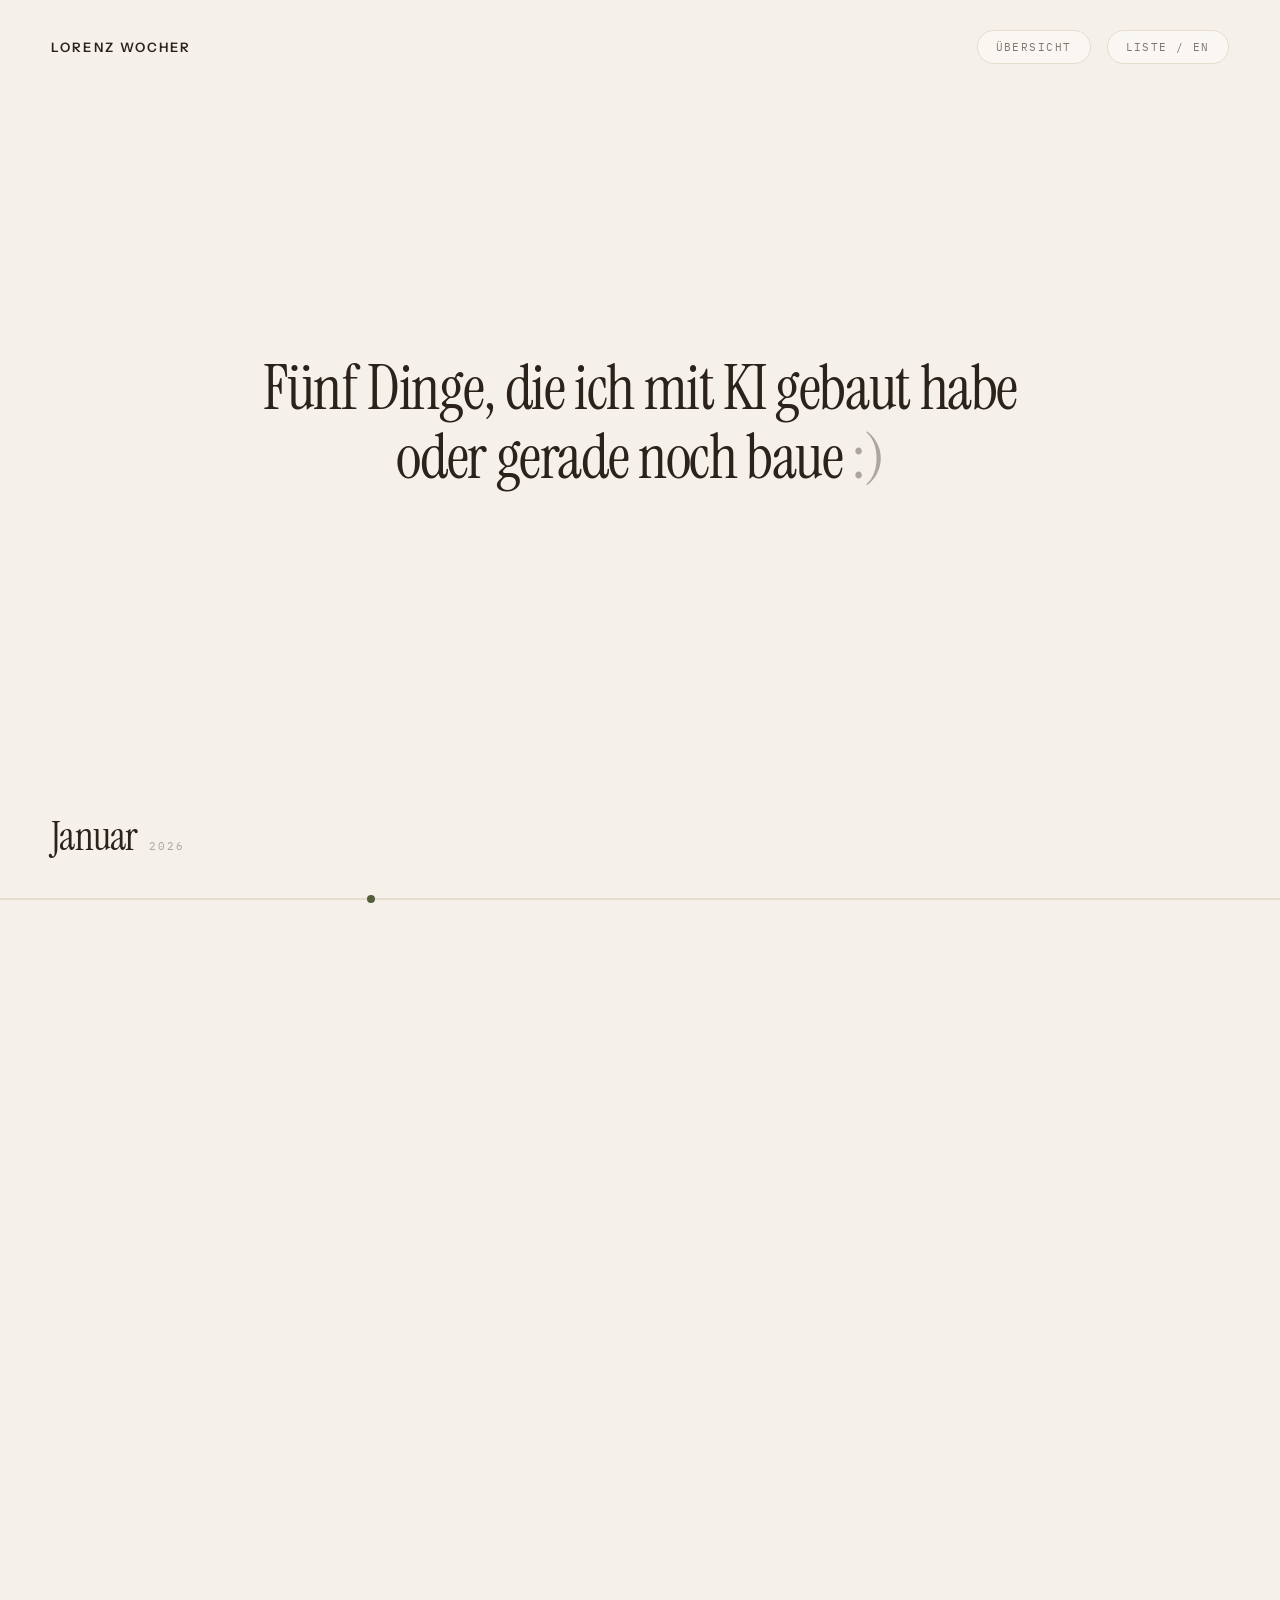
==== commit dbe8c0cf: "Start im Januar, beide Faeden beginnen gemeinsam" ====
--- a/index.html
+++ b/index.html
@@ -145,8 +145,8 @@
 <main id="flow">
   <p class="lede">Fünf Dinge, die ich mit KI gebaut habe oder gerade noch baue :)</p>
 
-  <article class="stn" data-side="up" data-t="2.0" data-month="Mrz">
-    <div class="top"><span class="num">01</span><span class="when">Mrz 2026</span></div>
+  <article class="stn" data-side="up" data-t="2.0" data-month="Januar">
+    <div class="top"><span class="num">01</span><span class="when">Jan 2026</span></div>
     <h2>Travel Agent Prompts</h2>
     <div class="kicker">Das erste, das ich gebaut habe</div>
     <p>Angefangen hat es in einem Uni-Kurs und auf einer Italienreise. Einen Mietwagen zu finden, der alle Bedingungen erfüllt, hat mich jedes Mal einen Abend gekostet. Jetzt klicke ich die Filter in einem Formular durch und bekomme einen fertigen Suchprompt. Ein Agent ist das nicht. Es war aber das erste, das ich gebaut habe, statt es zu benutzen.</p>
@@ -154,7 +154,7 @@
       <span class="links"><a href="agents.html">Ausprobieren</a></span></div>
   </article>
 
-  <article class="stn" data-side="down" data-t="3.3" data-month="Apr">
+  <article class="stn" data-side="down" data-t="3.3" data-month="April">
     <div class="top"><span class="num">02</span><span class="when">Apr 2026</span></div>
     <h2>Weekly AI Brief</h2>
     <div class="kicker">Einmal pro Woche ein Stand</div>
@@ -171,7 +171,7 @@
       <span class="links"><a href="agent.html">Wie es funktioniert</a></span></div>
   </article>
 
-  <article class="stn" data-side="down" data-t="5.9" data-month="Aug">
+  <article class="stn" data-side="down" data-t="5.9" data-month="August">
     <div class="top"><span class="num">04</span><span class="when">Aug 2026</span></div>
     <h2>Bewerbungstracker</h2>
     <div class="kicker">Jeden Morgen eine vorsortierte Liste</div>
@@ -957,7 +957,7 @@
 const PANEL_SCALE = 1 / 22, PANEL_SCALE_OV = 0.128;
 
 const T_START = -0.4, T_END = 7.4;         // Startpuffer links vor der ersten Karte
-const T_HEUTE = 7.4, T_ROAMLY = 1.3, T_MAX = 9.6;
+const T_HEUTE = 7.4, T_ROAMLY = 0.85, T_MAX = 9.6;
 
 const reduced = matchMedia('(prefers-reduced-motion: reduce)').matches;
 let webglOk = false;
@@ -1002,7 +1002,7 @@
     const g = new TubeGeometry(curve, Math.ceil((t1 - t0) * 26), radius, 8, false);
     return new Mesh(g, new MeshBasicMaterial({ color, transparent: true, opacity, fog: true }));
   }
-  scene.add(tube(T_START - 1.4, T_HEUTE, 0, .085, 0x5d5548, .95));
+  scene.add(tube(T_ROAMLY, T_HEUTE, 0, .085, 0x5d5548, .95));
 
   // Nach heute wird nichts behauptet: der Faden wird zur Punktreihe.
   const fut = new Group();
@@ -1097,6 +1097,8 @@
   const endfoot = document.getElementById('endfoot');
   const railDot = document.querySelector('#rail i');
   const intro = document.getElementById('intro');
+  const layerGL = document.getElementById('webgl');
+  const layerCSS = document.getElementById('css3d');
   const look = new Vector3(), tmp = new Vector3(), tmp2 = new Vector3();
   const qA = new Quaternion(), eul = new Euler();
   let lastMonth = '', t0 = performance.now();
@@ -1151,6 +1153,11 @@
     const iv = clamp(1 - scrollY / (innerHeight * .7), 0, 1);
     intro.style.opacity = (iv * iv * (1 - e)).toFixed(3);
 
+    // Vor dem ersten Scrollen steht nur der Satz auf leerem Papier.
+    const sceneIn = Math.max(smooth(0, innerHeight * .42, scrollY), e).toFixed(3);
+    layerGL.style.opacity = sceneIn;
+    layerCSS.style.opacity = sceneIn;
+
     const m = (active && best < 1.5) ? (active.element.dataset.month || '') : '';
     if (m !== lastMonth) {
       lastMonth = m;
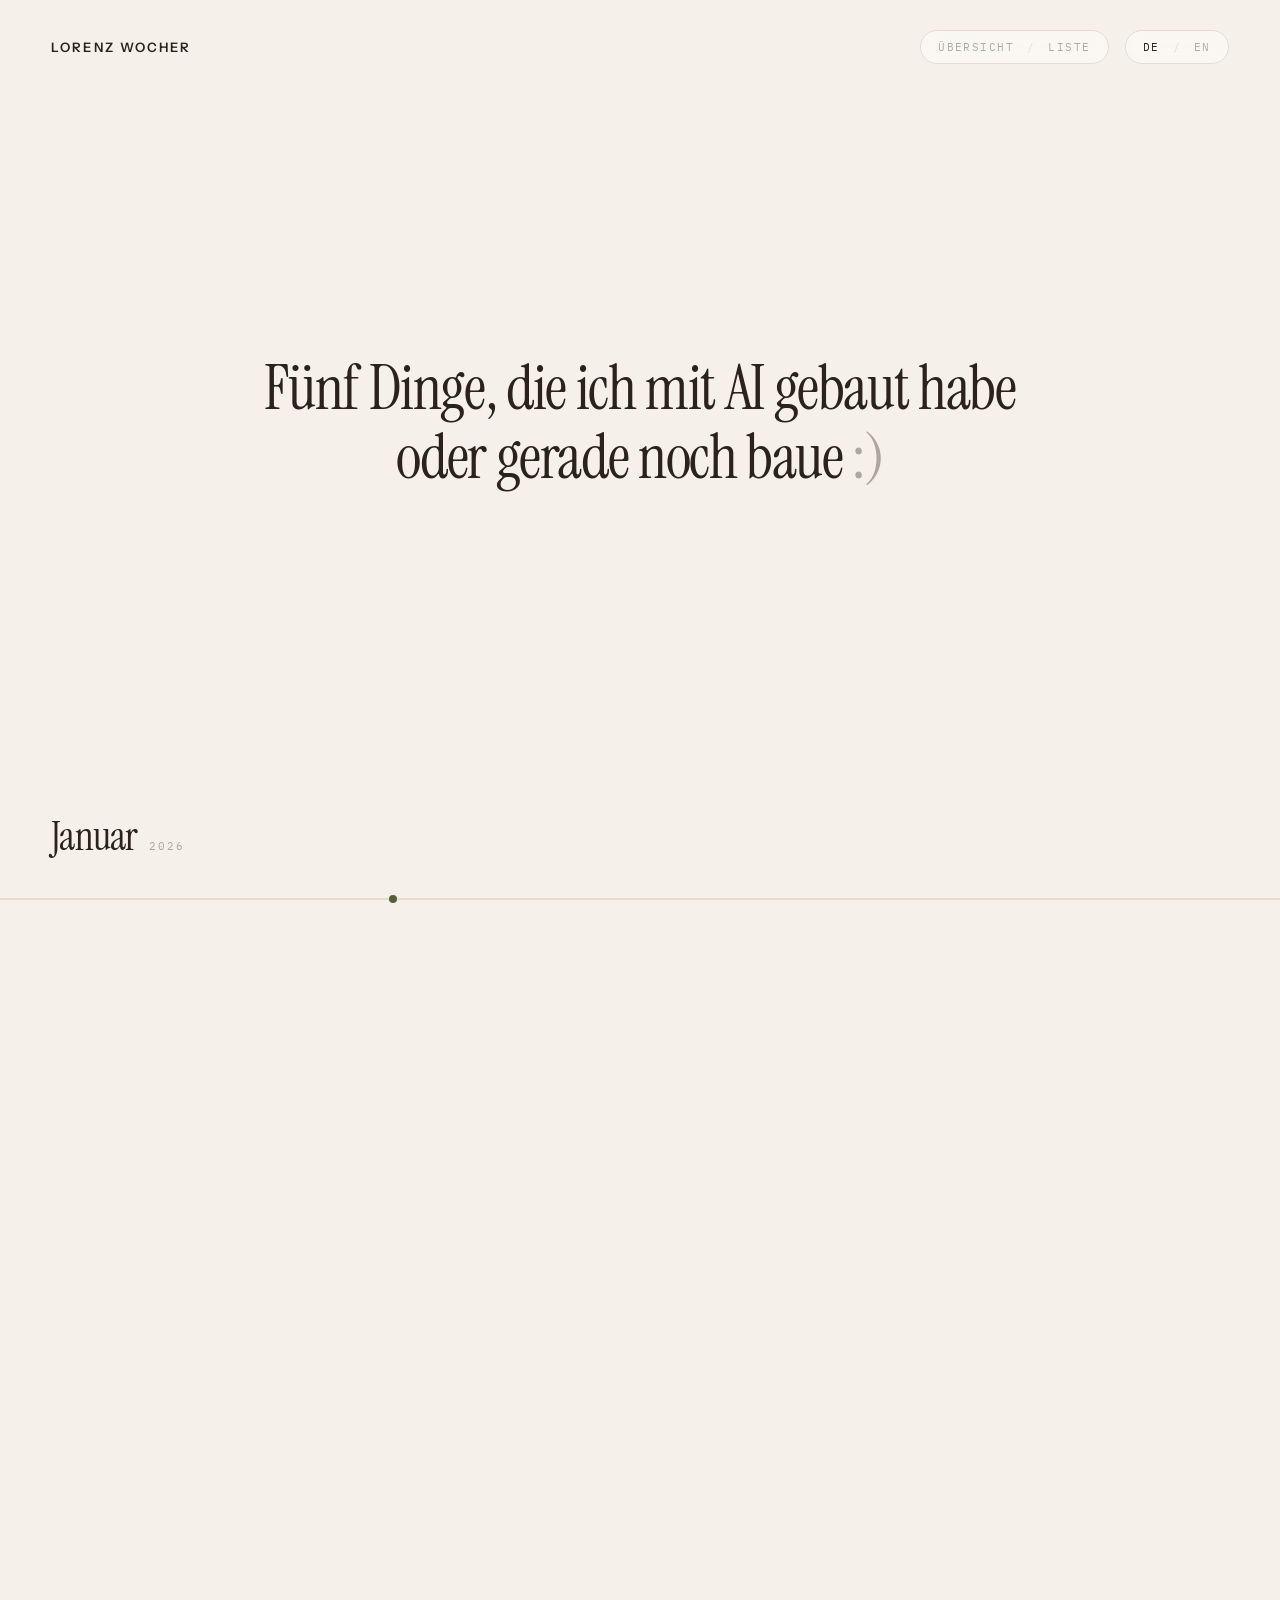
==== commit 60ffb75d: "Neue Kartentexte, persoenlicher, AI statt KI" ====
--- a/index.html
+++ b/index.html
@@ -4,7 +4,7 @@
 <meta charset="utf-8">
 <meta name="viewport" content="width=device-width, initial-scale=1">
 <title>Lorenz Wocher</title>
-<meta name="description" content="Fünf Projekte von Lorenz Wocher an der Schnittstelle von Produkt, Daten und KI, auf einer Zeitachse.">
+<meta name="description" content="Fünf Projekte von Lorenz Wocher an der Schnittstelle von Produkt, Daten und AI, auf einer Zeitachse.">
 <link rel="preconnect" href="https://fonts.googleapis.com">
 <link rel="preconnect" href="https://fonts.gstatic.com" crossorigin>
 <link href="https://fonts.googleapis.com/css2?family=IBM+Plex+Mono:wght@400;500&family=Instrument+Sans:wght@400;500;600&family=Instrument+Serif:ital@0;1&display=swap" rel="stylesheet">
@@ -36,16 +36,15 @@
 #chrome>*{pointer-events:auto}
 .mark{font-size:13px;font-weight:600;letter-spacing:.16em;text-transform:uppercase}
 .tools{display:flex;align-items:center;gap:16px;font-family:var(--mono);font-size:11px;letter-spacing:.13em;text-transform:uppercase;color:var(--ink-3)}
-.tools button{font:inherit;letter-spacing:inherit;text-transform:inherit;background:rgba(252,250,247,.7);
-  color:var(--ink-2);border:1px solid var(--line);border-radius:100px;padding:9px 18px;cursor:pointer;
-  transition:.3s cubic-bezier(.2,.8,.2,1);backdrop-filter:blur(8px)}
-.tools button:hover{color:var(--olive);border-color:#cdbfa6}
-.tools .lnk{font:inherit;letter-spacing:inherit;text-transform:inherit;color:var(--ink-2);
-  background:rgba(252,250,247,.72);border:1px solid var(--line);border-radius:100px;padding:9px 18px;
-  transition:.3s cubic-bezier(.2,.8,.2,1);backdrop-filter:blur(8px)}
-.tools .lnk:hover{color:var(--olive);border-color:#cdbfa6}
-body.overview .tools button.ov{color:#FCFAF7;background:var(--olive);border-color:var(--olive)}
-
+.tools .pill{display:inline-flex;align-items:center;background:rgba(252,250,247,.72);
+  border:1px solid var(--line);border-radius:100px;padding:0 4px;backdrop-filter:blur(8px)}
+.tools .pill i{font-style:normal;color:var(--line)}
+.tools button,.tools .pill a{font:inherit;letter-spacing:inherit;text-transform:inherit;background:none;
+  color:var(--ink-3);border:0;border-radius:100px;padding:9px 13px;cursor:pointer;
+  transition:color .28s cubic-bezier(.2,.8,.2,1)}
+.tools button:hover,.tools .pill a:hover{color:var(--olive)}
+.tools .pill.lang button.on{color:var(--ink)}
+body.overview .tools button.ov{color:var(--olive)}
 /* ---------- Eingang ---------- */
 #intro{position:fixed;inset:0;z-index:15;display:none;flex-direction:column;align-items:center;
   justify-content:center;gap:26px;pointer-events:none;text-align:center;padding:0 24px}
@@ -73,8 +72,8 @@
 .axlab.roamly{color:var(--terra);font-size:12px;letter-spacing:.3em}
 
 /* ---------- Karten · Fassung A, Editorial ---------- */
-.stn{width:520px;background:var(--card);border:1px solid var(--line);border-radius:26px;
-  padding:38px 42px 32px;user-select:text;-webkit-user-select:text;position:relative;
+.stn{width:600px;background:var(--card);border:1px solid var(--line);border-radius:26px;
+  padding:34px 40px 28px;user-select:text;-webkit-user-select:text;position:relative;
   box-shadow:0 1px 2px rgba(43,34,28,.03),0 26px 70px -20px rgba(43,34,28,.16);
   transition:box-shadow .6s cubic-bezier(.2,.8,.2,1),border-color .6s}
 .stn.is-active{border-color:#D5C8B1;box-shadow:0 1px 2px rgba(43,34,28,.03),0 38px 84px -20px rgba(43,34,28,.20)}
@@ -83,10 +82,10 @@
 .stn .when{white-space:nowrap;font-family:var(--mono);font-size:10.5px;letter-spacing:.14em;
   text-transform:uppercase;color:var(--ink-2);background:rgba(43,34,28,.05);border-radius:100px;padding:6px 12px}
 .stn .when.laeuft{color:var(--olive);background:rgba(85,96,58,.09)}
-.stn h2{font-family:var(--serif);font-weight:400;font-size:41px;line-height:1.03;letter-spacing:-.015em;margin:22px 0 0}
+.stn h2{font-family:var(--serif);font-weight:400;font-size:38px;line-height:1.03;letter-spacing:-.015em;margin:18px 0 0}
 .stn .kicker{font-size:15.5px;color:var(--ink-2);margin-top:8px}
-.stn p{font-size:16.5px;line-height:1.6;color:rgba(43,34,28,.84);margin-top:18px;text-wrap:pretty}
-.stn .foot{margin-top:28px;padding-top:18px;border-top:1px solid var(--line);display:flex;flex-wrap:wrap;
+.stn p{font-size:15.5px;line-height:1.56;color:rgba(43,34,28,.84);margin-top:15px;text-wrap:pretty}
+.stn .foot{margin-top:22px;padding-top:15px;border-top:1px solid var(--line);display:flex;flex-wrap:wrap;
   gap:10px 20px;align-items:center;justify-content:space-between}
 .stn .stack{font-family:var(--mono);font-size:11px;letter-spacing:.04em;color:var(--ink-3)}
 .stn .links{display:flex;gap:8px}
@@ -130,63 +129,66 @@
 
 <header id="chrome">
   <span class="mark">Lorenz Wocher</span>
-  <span class="tools"><button class="ov" type="button">Übersicht</button><a class="lnk" href="projekte.html">Liste / EN</a></span>
+  <span class="tools">
+    <span class="pill"><button class="ov" type="button" data-i18n="ui.ov">Übersicht</button><i>/</i><a class="ls" href="projekte.html" data-i18n="ui.list">Liste</a></span>
+    <span class="pill lang"><button data-lng="de">DE</button><i>/</i><button data-lng="en">EN</button></span>
+  </span>
 </header>
 
 <div id="intro">
-  <span class="ld">Fünf Dinge, die ich mit KI gebaut habe<br>oder gerade noch baue <em>:)</em></span>
+  <span class="ld" data-i18n="intro">Fünf Dinge, die ich mit AI gebaut habe<br>oder gerade noch baue <em>:)</em></span>
 </div>
 
 <div id="hud"><span class="now"></span><span class="sub"></span></div>
 <div id="endfoot"><a href="mailto:lorenz.wocher@gmail.com">lorenz.wocher@gmail.com</a><span>·</span><a href="https://www.linkedin.com/in/lorenz-wocher-498263200/">LinkedIn</a><span>·</span><a href="databook.html">Databook</a></div>
 <div id="rail"><i></i></div>
-<div id="hint">Scrollen</div>
+<div id="hint" data-i18n="ui.scroll">Scrollen</div>
 
 <main id="flow">
-  <p class="lede">Fünf Dinge, die ich mit KI gebaut habe oder gerade noch baue :)</p>
-
-  <article class="stn" data-side="up" data-t="2.0" data-month="Januar">
-    <div class="top"><span class="num">01</span><span class="when">Jan 2026</span></div>
+  <p class="lede" data-i18n="lede">Fünf Dinge, die ich mit AI gebaut habe oder gerade noch baue :)</p>
+
+  <article class="stn" data-side="up" data-t="2.0" data-month="Januar" data-month-en="January">
+    <div class="top"><span class="num">01</span><span class="when" data-i18n="s1.when">Jan 2026</span></div>
     <h2>Travel Agent Prompts</h2>
-    <div class="kicker">Das erste, das ich gebaut habe</div>
-    <p>Angefangen hat es in einem Uni-Kurs und auf einer Italienreise. Einen Mietwagen zu finden, der alle Bedingungen erfüllt, hat mich jedes Mal einen Abend gekostet. Jetzt klicke ich die Filter in einem Formular durch und bekomme einen fertigen Suchprompt. Ein Agent ist das nicht. Es war aber das erste, das ich gebaut habe, statt es zu benutzen.</p>
+    <div class="kicker" data-i18n="s1.kick">Aus meinen Anforderungen wird ein fertiger Prompt</div>
+    <p data-i18n="s1.txt">Eine Reise zu planen hat sehr spezifische Anforderungen, und ich habe keine Seite gefunden, die mir dabei wirklich hilft. Nur mit einem LLM einen Plan aufzustellen reicht auch nicht, dabei vergisst man Sachen. Also habe ich mir diese Prompt-Generatoren nach meinen eigenen Wünschen und Filtern gebaut. Nichts geht mehr unter, und der teilweise nervige Teil der Planung wird einfacher und schneller, damit ich schneller zum schönen Teil komme.</p>
     <div class="foot"><span class="stack">Claude Code · Vanilla JS</span>
-      <span class="links"><a href="agents.html">Ausprobieren</a></span></div>
+      <span class="links"><a href="agents.html" data-i18n="s1.l1">Ausprobieren</a></span></div>
   </article>
 
-  <article class="stn" data-side="down" data-t="3.3" data-month="April">
-    <div class="top"><span class="num">02</span><span class="when">Apr 2026</span></div>
+  <article class="stn" data-side="down" data-t="3.3" data-month="April" data-month-en="April">
+    <div class="top"><span class="num">02</span><span class="when" data-i18n="s2.when">Apr 2026</span></div>
     <h2>Weekly AI Brief</h2>
-    <div class="kicker">Einmal pro Woche ein Stand</div>
-    <p>Es passiert gerade zu viel auf einmal. Ich wollte einen Stand pro Woche, nicht dreißig offene Tabs. Der Ablauf zieht Substacks wie Philipp Klöckner, KI-Newsletter, Bloomberg und TechCrunch, VC-Meldungen und die Blogs von Anthropic und OpenAI, und schickt montags eine Mail. Angefangen habe ich mit Groq, weil die API nichts kostet, umgestiegen auf Claude, weil die Mail damit besser wurde.</p>
+    <div class="kicker" data-i18n="s2.kick">Der Überblick kommt zu mir</div>
+    <p data-i18n="s2.txt">AI ist extrem fast paced. Gefühlt ist man eine Woche nicht auf dem neusten Stand, und schon hat Claude über Skills und Connectoren wieder irgendwelche Geschäftsbereiche obsolet gemacht, oder es gibt ein neues High-End-AI-Modell. Um da trotzdem auf dem neusten Stand zu bleiben, habe ich mir meinen eigenen Newsletter gebaut. Er zieht Substacks wie Philipp Klöckner, AI-Newsletter, Bloomberg und TechCrunch, Meldungen aus dem VC-Umfeld und die Blogs von Anthropic und OpenAI und schickt mir montags eine Mail. Angefangen habe ich mit Groq, umgestiegen bin ich auf Claude, weil die Qualität spürbar besser wurde.</p>
     <div class="foot"><span class="stack">n8n · Docker · Groq · Claude API · Gmail</span></div>
   </article>
 
-  <article class="stn" data-side="up" data-t="4.6" data-month="Mai">
-    <div class="top"><span class="num">03</span><span class="when">Mai 2026</span></div>
+  <article class="stn" data-side="up" data-t="4.6" data-month="Mai" data-month-en="May">
+    <div class="top"><span class="num">03</span><span class="when" data-i18n="s3.when">Mai 2026</span></div>
     <h2>Telegram-Agent</h2>
-    <div class="kicker">Ein Eingang für alles</div>
-    <p>Meine Notizen lagen an fünf Stellen und keine davon war die richtige. Ich wollte einen Eingang, vom Handy aus, ohne noch eine App. Eine Nachricht geht an den Bot, ein Sprachmodell entscheidet, ob das eine Aufgabe oder eine Frage ist. Aufgaben kommen sortiert zurück, Fragen gehen an meine Obsidian-Notizen. Läuft seit Mai durch, auf einem eigenen Server.</p>
+    <div class="kicker" data-i18n="s3.kick">Ein Brain für alles</div>
+    <p data-i18n="s3.txt">Mein Setup und mein gespeichertes Wissen war sehr verteilt, ich konnte nicht einfach darauf zugreifen oder Ideen festhalten und gleich richtig einsortieren. Ich wollte einen Assistenten, der dauerhaft läuft, immer erreichbar ist und über mein gesamtes Wissen verfügt. Deshalb Telegram, da schreibe ich ihm wie einer Person. Ein LLM entscheidet, ob meine Nachricht eine Aufgabe oder eine Frage ist. Aufgaben kommen sortiert zurück, Fragen gehen über die Obsidian-Anbindung an alles, was ich zu meinen Projekten festgehalten habe. Läuft seit Mai durch, auf einem eigenen Server.</p>
     <div class="foot"><span class="stack">n8n · Claude · Supabase · Obsidian · Docker · Hetzner</span>
-      <span class="links"><a href="agent.html">Wie es funktioniert</a></span></div>
+      <span class="links"><a href="agent.html" data-i18n="s3.l1">Wie es funktioniert</a></span></div>
   </article>
 
-  <article class="stn" data-side="down" data-t="5.9" data-month="August">
-    <div class="top"><span class="num">04</span><span class="when">Aug 2026</span></div>
+  <article class="stn" data-side="down" data-t="5.9" data-month="August" data-month-en="August">
+    <div class="top"><span class="num">04</span><span class="when" data-i18n="s4.when">Aug 2026</span></div>
     <h2>Bewerbungstracker</h2>
-    <div class="kicker">Jeden Morgen eine vorsortierte Liste</div>
-    <p>Ich war es leid, jeden Morgen dieselben Seiten abzuklappern. Der Tracker sammelt nachts Job-Alerts und offene Stellen aus VC-Portfolios und legt sie mir morgens als JSON hin, gefiltert nach dem, was für mich zählt: Finanzierungsstand, Teamgröße, welche Investoren dahinterstehen, wo sie sitzen. Dazu der Stand jeder laufenden Bewerbung. Welche Firmen darin stehen und wie weit ich bin, zeigt die Demo nicht.</p>
+    <div class="kicker" data-i18n="s4.kick">Bewerbungen nach meinen Kriterien</div>
+    <p data-i18n="s4.txt">Ich glaube, jeder weiß, wie aufwendig es ist, den passenden Job zu finden, und wie viele Stunden man dabei allein mit der Suche über die verschiedenen Plattformen wie LinkedIn verliert. Um das schneller und effizienter zu machen, habe ich mir den Tracker gebaut. Er sammelt nachts Job-Alerts und offene Stellen aus VC-Portfolios und legt sie mir morgens vorsortiert als JSON hin. Gefiltert nach meinen eigenen Kriterien, also Finanzierungsstand, Teamgröße, welche Investoren dahinterstehen und wo sie sitzen. Dazu der Stand jeder laufenden Bewerbung an einer Stelle. Welche Firmen darin stehen, zeigt die Demo nicht.</p>
     <div class="foot"><span class="stack">Vanilla JS · Claude · JSON</span>
-      <span class="links"><a href="bewerbungstracker-demo.html">Demo öffnen</a></span></div>
+      <span class="links"><a href="bewerbungstracker-demo.html" data-i18n="s4.l1">Demo öffnen</a></span></div>
   </article>
 
   <article class="stn" data-side="up" data-t="7.4" data-month="">
-    <div class="top"><span class="num">05</span><span class="when laeuft">Feb 2026 · bis heute</span></div>
+    <div class="top"><span class="num">05</span><span class="when laeuft" data-i18n="s5.when">Feb 2026 · bis heute</span></div>
     <h2>Roamly</h2>
-    <div class="kicker">Trust your closest recommendations</div>
-    <p>Die Idee lag mir seit einem Jahr im Kopf. Im Februar habe ich angefangen, sie zu bauen. Roamly zeigt auf einer Karte, welche Orte deine Freunde empfehlen, mit Foto und eigener Notiz, statt anonymer Sterne von Fremden. Das MVP steht, zwei Personen arbeiten daran, und der erste Launch als App ist in Planung.</p></p>
+    <div class="kicker" data-i18n="s5.kick">Trust your closest recommendations</div>
+    <p data-i18n="s5.txt">Das ist nicht nur eine Idee, das ist wirklich mein persönliches Herzensprojekt. Ich glaube, jeder kennt das Problem, dass alle bekannten Urlaubs-Spots überlaufen sind. Man hat Freunde, die schon da waren, weiß aber teilweise nicht mehr genau wer, und jeden einzeln zu fragen und dann Links über WhatsApp zu bekommen ist nervig. Aus diesem Problem heraus ist Roamly entstanden. Auf einer Karte sieht man, welche Orte Freunde empfehlen, mit Foto und eigener Notiz, statt anonymer Sterne von Fremden. Der erste MVP steht und ein möglicher Launch wird vielleicht auch kommen :)</p></p>
     <div class="foot"><span class="stack">React · Supabase · Mapbox · Google Places · Cloudflare</span>
-      <span class="links"><a href="https://roamly-d0g.pages.dev">Zur App</a><a href="databook.html">Databook</a></span></div>
+      <span class="links"><a href="https://roamly-d0g.pages.dev" data-i18n="s5.l1">Zur App</a><a href="databook.html" data-i18n="s5.l2">Databook</a></span></div>
   </article>
 
   <footer class="pg">
@@ -952,12 +954,70 @@
 
 const MONTH = 30;                 // Welteinheiten pro Monat
 const AMP_Z = 10, DROP = 0.10;   // Schwung in die Tiefe, Gefaelle
-const CAM_BACK = 52, CAM_UP = 4.2, LEAD = 13;
+const CAM_BACK = 54, CAM_UP = 4.2, LEAD = 13;
 const FOG = 0.0140, FOG_OV = 0.0016;
-const PANEL_SCALE = 1 / 22, PANEL_SCALE_OV = 0.128;
+const PANEL_SCALE = 1 / 24, PANEL_SCALE_OV = 0.128;
 
 const T_START = -0.4, T_END = 7.4;         // Startpuffer links vor der ersten Karte
 const T_HEUTE = 7.4, T_ROAMLY = 0.85, T_MAX = 9.6;
+
+
+/* ---------- Sprache. Deutsch steht im HTML, Englisch hier. ---------- */
+const EN = {
+  'intro': 'Five things I built with AI<br>or am still building <em>:)</em>',
+  'lede': 'Five things I built with AI or am still building :)',
+  'ui.ov': 'Overview', 'ui.back': 'Back', 'ui.list': 'List', 'ui.scroll': 'Scroll',
+  'ax.today': 'TODAY', 'ax.roamly': 'ROAMLY · RUNNING', 'ax.on': 'STILL RUNNING →',
+
+  's1.when': 'Jan 2026', 's1.kick': 'My requirements become a finished prompt',
+  's1.txt': 'Planning a trip has very specific requirements, and I never found a site that really helps with all of them. Just building a plan with an LLM is not enough either, you forget things. So I built these prompt generators around my own preferences and filters. Nothing slips through any more, and the tedious part of planning gets easier and faster, so I get to the good part sooner.',
+  's1.l1': 'Try it',
+
+  's2.when': 'Apr 2026', 's2.kick': 'The overview comes to me',
+  's2.txt': 'AI moves extremely fast. It feels like one week off the pace and Claude has already made whole business areas obsolete through skills and connectors, or there is a new high end AI model. To stay on top of it I built my own newsletter. It pulls Substacks like Philipp Klöckner, AI newsletters, Bloomberg and TechCrunch, news from the VC world and the blogs of Anthropic and OpenAI, and sends me a mail on Mondays. I started with Groq and moved to Claude because the quality got noticeably better.',
+
+  's3.when': 'May 2026', 's3.kick': 'A brain for everything',
+  's3.txt': 'My setup and my stored knowledge were scattered, I could not simply reach into them or capture an idea and file it in the right place straight away. I wanted an assistant that runs permanently, is always reachable and has all of my knowledge behind it. Hence Telegram, I write to it like I would to a person. An LLM decides whether my message is a task or a question. Tasks come back sorted, questions go through the Obsidian connection to everything I have written down about my projects. It has been running since May on a server of my own.',
+  's3.l1': 'How it works',
+
+  's4.when': 'Aug 2026', 's4.kick': 'Applications by my own criteria',
+  's4.txt': 'Everyone knows how much work it is to find the right job, and how many hours go into searching across LinkedIn and the other platforms. To make that faster and more efficient I built the tracker. It collects job alerts and open roles from VC portfolios overnight and hands them to me pre-sorted as JSON. Filtered by my own criteria, meaning funding stage, team size, which investors are behind it and where they sit. Plus the status of every open application in one place. Which companies are in there is not something the demo shows.',
+  's4.l1': 'Open the demo',
+
+  's5.when': 'Feb 2026 · to date', 's5.kick': 'Trust your closest recommendations',
+  's5.txt': 'This is not just an idea, this really is my personal passion project. I think everyone knows the problem that all the well known holiday spots are overrun. You have friends who have been there, but after a while you no longer remember exactly who, and asking each of them and collecting links over WhatsApp is tedious. Roamly came out of that. On a map you see which places your friends recommend, with a photo and a personal note, instead of anonymous stars from strangers. The first MVP is done and a launch might well follow :)',
+  's5.l1': 'Open the app', 's5.l2': 'Databook'
+};
+const DE = {};
+let LNG = (location.hash.match(/^#(de|en)/) || [0, 'de'])[1];
+
+function snapshotDE() {
+  document.querySelectorAll('[data-i18n]').forEach(el => { DE[el.dataset.i18n] = el.innerHTML; });
+}
+function txt(key) { return (LNG === 'en' ? EN[key] : DE[key]) ?? DE[key] ?? ''; }
+function applyLang() {
+  document.documentElement.lang = LNG;
+  document.querySelectorAll('[data-i18n]').forEach(el => {
+    const v = txt(el.dataset.i18n); if (v) el.innerHTML = v;
+  });
+  document.querySelectorAll('.tools .lang button').forEach(b =>
+    b.classList.toggle('on', b.dataset.lng === LNG));
+  // Die Sprache wandert mit auf die anderen Seiten
+  document.querySelectorAll('a[href$="projekte.html"]').forEach(a => a.href = 'projekte.html#' + LNG);
+  document.querySelectorAll('a[href^="databook.html"]').forEach(a =>
+    a.href = 'databook.html#' + LNG + '/ov');
+  if (window.__relabel) window.__relabel();
+}
+snapshotDE();
+document.querySelectorAll('.tools .lang button').forEach(b => b.addEventListener('click', () => {
+  LNG = b.dataset.lng;
+  history.replaceState(null, '', '#' + LNG);
+  applyLang();
+}));
+addEventListener('hashchange', () => {
+  const m = location.hash.match(/^#(de|en)/);
+  if (m && m[1] !== LNG) { LNG = m[1]; applyLang(); }
+});
 
 const reduced = matchMedia('(prefers-reduced-motion: reduce)').matches;
 let webglOk = false;
@@ -965,6 +1025,11 @@
 
 if (reduced || innerWidth < 900 || !webglOk) document.body.classList.add('mode-flat');
 else boot();
+DE['ui.back'] = 'Zurück';
+DE['ax.today'] = 'HEUTE';
+DE['ax.roamly'] = 'ROAMLY · LÄUFT';
+DE['ax.on'] = 'LÄUFT WEITER →';
+applyLang();
 
 function boot() {
   document.body.classList.add('mode-3d');
@@ -1028,9 +1093,9 @@
     scene.add(o); labels.push(o); return o;
   }
   const hp = at(T_HEUTE); hp.y -= 6.6;
-  label('HEUTE', 'today', hp, .20);
-  const rp1 = at(2.65); rp1.y -= 4.7; label('ROAMLY · LÄUFT', 'roamly', rp1, .155);
-  const rp2 = at(T_MAX - 0.8); rp2.y -= 4.7; label('LÄUFT WEITER →', 'roamly', rp2, .155);
+  const lHeute = label('HEUTE', 'today', hp, .20);
+  const rp1 = at(2.35); rp1.y -= 4.7; const lR1 = label('ROAMLY · LÄUFT', 'roamly', rp1, .155);
+  const rp2 = at(T_MAX - 0.8); rp2.y -= 4.7; const lR2 = label('LÄUFT WEITER →', 'roamly', rp2, .155);
 
   /* ---------- Stationen ---------- */
   const flow = document.getElementById('flow');
@@ -1039,7 +1104,7 @@
     const t = parseFloat(el.dataset.t);
     const up = el.dataset.side === 'up';
     const p = at(t);
-    p.y += up ? 12.2 : -12.9;
+    p.y += up ? 12.6 : -13.6;
     el.parentNode.removeChild(el);
     const o = new CSS3DObject(el);
     o.position.copy(p);
@@ -1052,7 +1117,7 @@
       new MeshBasicMaterial({ color: 0x5d5548, fog: true }));
     dot.position.copy(at(t)); marks.add(dot);
     const a = at(t), b = p.clone();
-    b.y += up ? -9.6 : 9.8;
+    b.y += up ? -9.9 : 10.3;
     const g = new BufferGeometry().setFromPoints([a, b]);
     scene.add(new Line(g, new LineBasicMaterial({ color: 0x9c9081, transparent: true, opacity: .5, fog: true })));
 
@@ -1080,8 +1145,15 @@
   function setOverview(v) {
     overview = v;
     document.body.classList.toggle('overview', v);
-    ovBtn.textContent = v ? 'Zurück' : 'Übersicht';
+    ovBtn.textContent = txt(v ? 'ui.back' : 'ui.ov');
   }
+  window.__relabel = () => {
+    ovBtn.textContent = txt(overview ? 'ui.back' : 'ui.ov');
+    lHeute.element.textContent = txt('ax.today');
+    lR1.element.textContent = txt('ax.roamly');
+    lR2.element.textContent = txt('ax.on');
+    lastMonth = null;
+  };
   ovBtn.addEventListener('click', () => setOverview(!overview));
   addEventListener('keydown', e => {
     if (e.key === 'o' || e.key === 'O' || e.key === 'ü') setOverview(!overview);
@@ -1158,7 +1230,8 @@
     layerGL.style.opacity = sceneIn;
     layerCSS.style.opacity = sceneIn;
 
-    const m = (active && best < 1.5) ? (active.element.dataset.month || '') : '';
+    const ds = (active && best < 1.5) ? active.element.dataset : null;
+    const m = ds ? ((LNG === 'en' ? ds.monthEn : ds.month) || '') : '';
     if (m !== lastMonth) {
       lastMonth = m;
       hudNow.textContent = m;
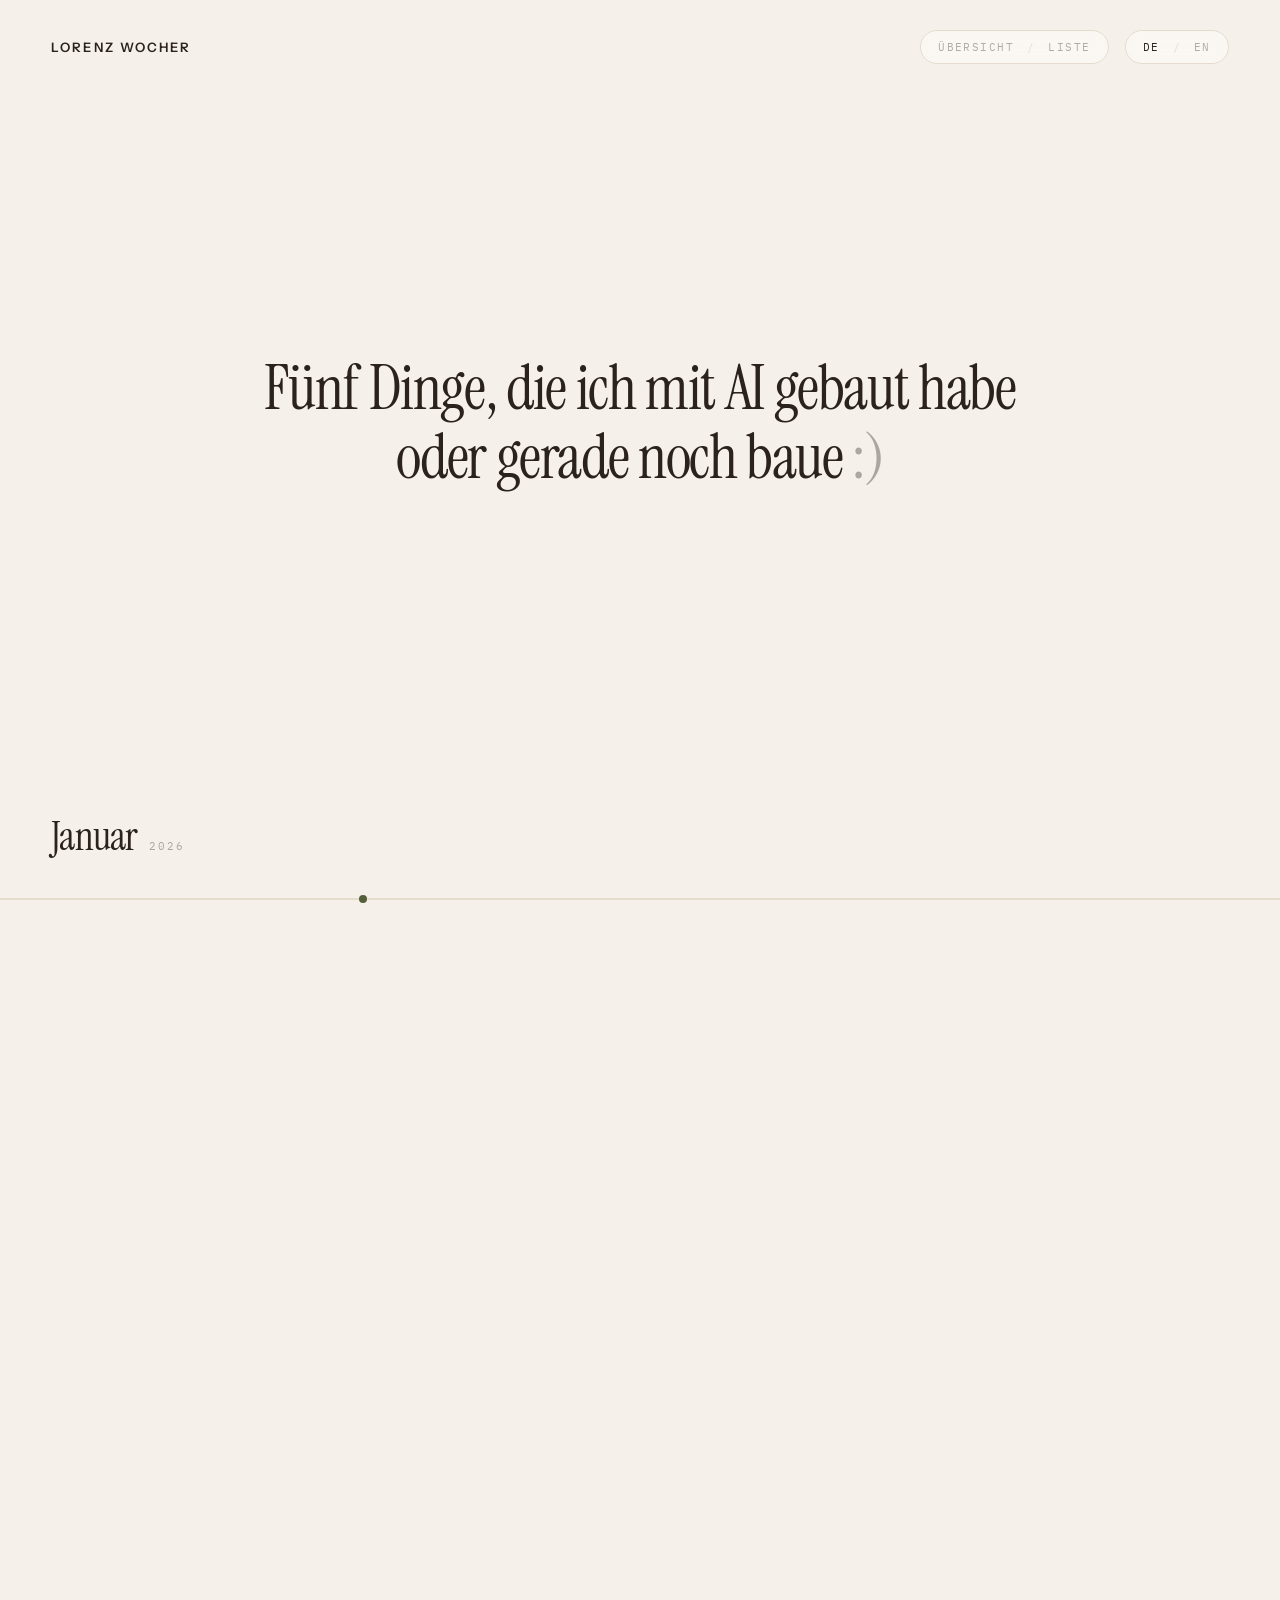
==== commit 0f976cc1: "Finale Unterzeilen" ====
--- a/index.html
+++ b/index.html
@@ -150,7 +150,7 @@
   <article class="stn" data-side="up" data-t="2.0" data-month="Januar" data-month-en="January">
     <div class="top"><span class="num">01</span><span class="when" data-i18n="s1.when">Jan 2026</span></div>
     <h2>Travel Agent Prompts</h2>
-    <div class="kicker" data-i18n="s1.kick">Aus meinen Anforderungen wird ein fertiger Prompt</div>
+    <div class="kicker" data-i18n="s1.kick">Weniger planen, mehr reisen</div>
     <p data-i18n="s1.txt">Eine Reise zu planen hat sehr spezifische Anforderungen, und ich habe keine Seite gefunden, die mir dabei wirklich hilft. Nur mit einem LLM einen Plan aufzustellen reicht auch nicht, dabei vergisst man Sachen. Also habe ich mir diese Prompt-Generatoren nach meinen eigenen Wünschen und Filtern gebaut. Nichts geht mehr unter, und der teilweise nervige Teil der Planung wird einfacher und schneller, damit ich schneller zum schönen Teil komme.</p>
     <div class="foot"><span class="stack">Claude Code · Vanilla JS</span>
       <span class="links"><a href="agents.html" data-i18n="s1.l1">Ausprobieren</a></span></div>
@@ -159,7 +159,7 @@
   <article class="stn" data-side="down" data-t="3.3" data-month="April" data-month-en="April">
     <div class="top"><span class="num">02</span><span class="when" data-i18n="s2.when">Apr 2026</span></div>
     <h2>Weekly AI Brief</h2>
-    <div class="kicker" data-i18n="s2.kick">Der Überblick kommt zu mir</div>
+    <div class="kicker" data-i18n="s2.kick">Keeping pace</div>
     <p data-i18n="s2.txt">AI ist extrem fast paced. Gefühlt ist man eine Woche nicht auf dem neusten Stand, und schon hat Claude über Skills und Connectoren wieder irgendwelche Geschäftsbereiche obsolet gemacht, oder es gibt ein neues High-End-AI-Modell. Um da trotzdem auf dem neusten Stand zu bleiben, habe ich mir meinen eigenen Newsletter gebaut. Er zieht Substacks wie Philipp Klöckner, AI-Newsletter, Bloomberg und TechCrunch, Meldungen aus dem VC-Umfeld und die Blogs von Anthropic und OpenAI und schickt mir montags eine Mail. Angefangen habe ich mit Groq, umgestiegen bin ich auf Claude, weil die Qualität spürbar besser wurde.</p>
     <div class="foot"><span class="stack">n8n · Docker · Groq · Claude API · Gmail</span></div>
   </article>
@@ -176,7 +176,7 @@
   <article class="stn" data-side="down" data-t="5.9" data-month="August" data-month-en="August">
     <div class="top"><span class="num">04</span><span class="when" data-i18n="s4.when">Aug 2026</span></div>
     <h2>Bewerbungstracker</h2>
-    <div class="kicker" data-i18n="s4.kick">Bewerbungen nach meinen Kriterien</div>
+    <div class="kicker" data-i18n="s4.kick">Bewerben, ohne zu suchen</div>
     <p data-i18n="s4.txt">Ich glaube, jeder weiß, wie aufwendig es ist, den passenden Job zu finden, und wie viele Stunden man dabei allein mit der Suche über die verschiedenen Plattformen wie LinkedIn verliert. Um das schneller und effizienter zu machen, habe ich mir den Tracker gebaut. Er sammelt nachts Job-Alerts und offene Stellen aus VC-Portfolios und legt sie mir morgens vorsortiert als JSON hin. Gefiltert nach meinen eigenen Kriterien, also Finanzierungsstand, Teamgröße, welche Investoren dahinterstehen und wo sie sitzen. Dazu der Stand jeder laufenden Bewerbung an einer Stelle. Welche Firmen darin stehen, zeigt die Demo nicht.</p>
     <div class="foot"><span class="stack">Vanilla JS · Claude · JSON</span>
       <span class="links"><a href="bewerbungstracker-demo.html" data-i18n="s4.l1">Demo öffnen</a></span></div>
@@ -969,18 +969,18 @@
   'ui.ov': 'Overview', 'ui.back': 'Back', 'ui.list': 'List', 'ui.scroll': 'Scroll',
   'ax.today': 'TODAY', 'ax.roamly': 'ROAMLY · RUNNING', 'ax.on': 'STILL RUNNING →',
 
-  's1.when': 'Jan 2026', 's1.kick': 'My requirements become a finished prompt',
+  's1.when': 'Jan 2026', 's1.kick': 'Less planning, more travelling',
   's1.txt': 'Planning a trip has very specific requirements, and I never found a site that really helps with all of them. Just building a plan with an LLM is not enough either, you forget things. So I built these prompt generators around my own preferences and filters. Nothing slips through any more, and the tedious part of planning gets easier and faster, so I get to the good part sooner.',
   's1.l1': 'Try it',
 
-  's2.when': 'Apr 2026', 's2.kick': 'The overview comes to me',
+  's2.when': 'Apr 2026', 's2.kick': 'Keeping pace',
   's2.txt': 'AI moves extremely fast. It feels like one week off the pace and Claude has already made whole business areas obsolete through skills and connectors, or there is a new high end AI model. To stay on top of it I built my own newsletter. It pulls Substacks like Philipp Klöckner, AI newsletters, Bloomberg and TechCrunch, news from the VC world and the blogs of Anthropic and OpenAI, and sends me a mail on Mondays. I started with Groq and moved to Claude because the quality got noticeably better.',
 
   's3.when': 'May 2026', 's3.kick': 'A brain for everything',
   's3.txt': 'My setup and my stored knowledge were scattered, I could not simply reach into them or capture an idea and file it in the right place straight away. I wanted an assistant that runs permanently, is always reachable and has all of my knowledge behind it. Hence Telegram, I write to it like I would to a person. An LLM decides whether my message is a task or a question. Tasks come back sorted, questions go through the Obsidian connection to everything I have written down about my projects. It has been running since May on a server of my own.',
   's3.l1': 'How it works',
 
-  's4.when': 'Aug 2026', 's4.kick': 'Applications by my own criteria',
+  's4.when': 'Aug 2026', 's4.kick': 'Applying, not searching',
   's4.txt': 'Everyone knows how much work it is to find the right job, and how many hours go into searching across LinkedIn and the other platforms. To make that faster and more efficient I built the tracker. It collects job alerts and open roles from VC portfolios overnight and hands them to me pre-sorted as JSON. Filtered by my own criteria, meaning funding stage, team size, which investors are behind it and where they sit. Plus the status of every open application in one place. Which companies are in there is not something the demo shows.',
   's4.l1': 'Open the demo',
 
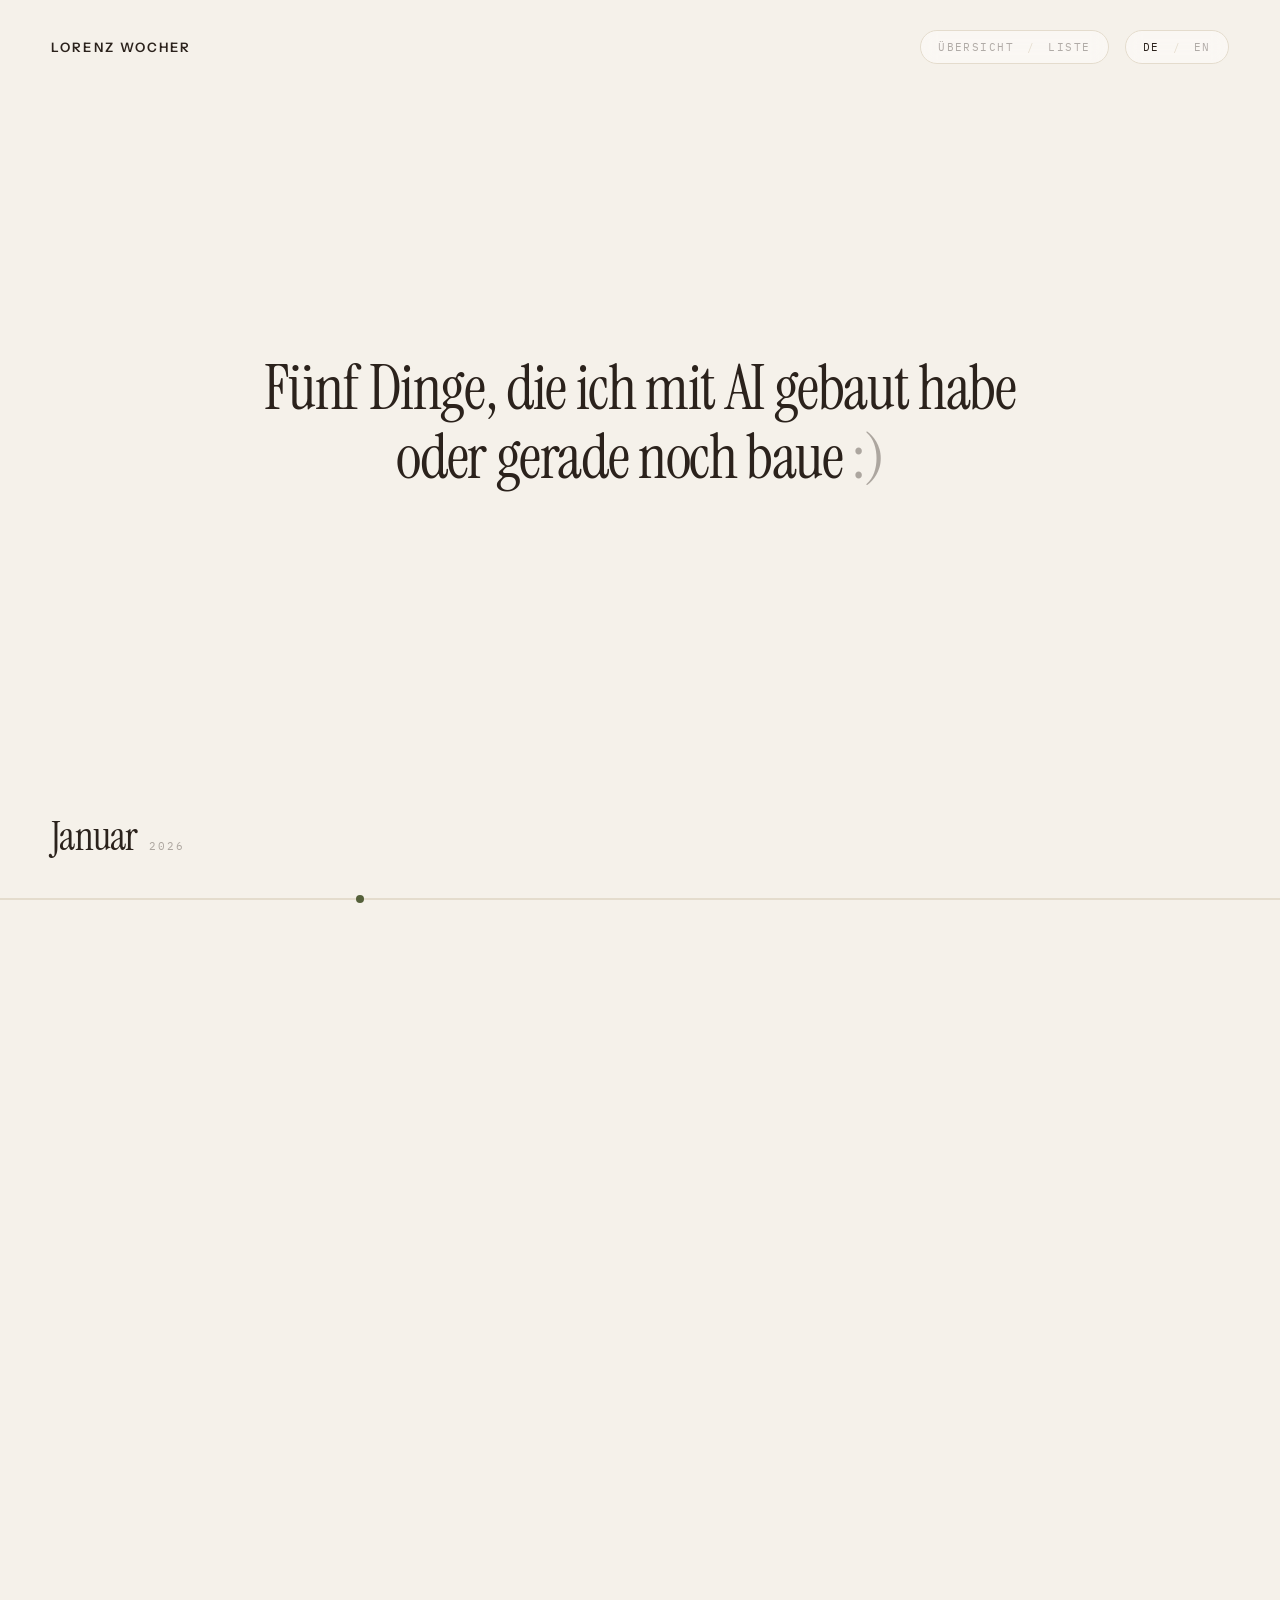
==== commit 2cc8b262: "Karte 01 klar als erster Versuch markiert" ====
--- a/index.html
+++ b/index.html
@@ -79,6 +79,10 @@
 .stn.is-active{border-color:#D5C8B1;box-shadow:0 1px 2px rgba(43,34,28,.03),0 38px 84px -20px rgba(43,34,28,.20)}
 .stn .top{display:flex;align-items:center;justify-content:space-between;gap:12px}
 .stn .num{font-family:var(--mono);font-size:11px;letter-spacing:.2em;color:var(--ink-3)}
+.stn .badges{display:flex;gap:8px;align-items:center;flex-wrap:wrap;justify-content:flex-end}
+.stn .tag{white-space:nowrap;font-family:var(--mono);font-size:10.5px;letter-spacing:.14em;
+  text-transform:uppercase;color:var(--ochre);background:rgba(143,100,16,.09);border-radius:100px;padding:6px 12px}
+body.overview .stn .tag{display:none}
 .stn .when{white-space:nowrap;font-family:var(--mono);font-size:10.5px;letter-spacing:.14em;
   text-transform:uppercase;color:var(--ink-2);background:rgba(43,34,28,.05);border-radius:100px;padding:6px 12px}
 .stn .when.laeuft{color:var(--olive);background:rgba(85,96,58,.09)}
@@ -148,10 +152,10 @@
   <p class="lede" data-i18n="lede">Fünf Dinge, die ich mit AI gebaut habe oder gerade noch baue :)</p>
 
   <article class="stn" data-side="up" data-t="2.0" data-month="Januar" data-month-en="January">
-    <div class="top"><span class="num">01</span><span class="when" data-i18n="s1.when">Jan 2026</span></div>
+    <div class="top"><span class="num">01</span><span class="badges"><span class="tag" data-i18n="s1.tag">Erster Versuch mit Claude Code</span><span class="when" data-i18n="s1.when">Jan 2026</span></span></div>
     <h2>Travel Agent Prompts</h2>
     <div class="kicker" data-i18n="s1.kick">Weniger planen, mehr reisen</div>
-    <p data-i18n="s1.txt">Eine Reise zu planen hat sehr spezifische Anforderungen, und ich habe keine Seite gefunden, die mir dabei wirklich hilft. Nur mit einem LLM einen Plan aufzustellen reicht auch nicht, dabei vergisst man Sachen. Also habe ich mir diese Prompt-Generatoren nach meinen eigenen Wünschen und Filtern gebaut. Nichts geht mehr unter, und der teilweise nervige Teil der Planung wird einfacher und schneller, damit ich schneller zum schönen Teil komme.</p>
+    <p data-i18n="s1.txt">Eine Reise zu planen hat sehr spezifische Anforderungen, und ich habe keine Seite gefunden, die mir dabei wirklich hilft. Nur mit einem LLM einen Plan aufzustellen reicht auch nicht, dabei vergisst man Sachen. Also habe ich mir diese Prompt-Generatoren nach meinen eigenen Wünschen und Filtern gebaut. Nichts geht mehr unter, und der teilweise nervige Teil der Planung wird einfacher und schneller, damit ich schneller zum schönen Teil komme. Das war mein erster Versuch mit Claude Code, es steht hier als Anfangspunkt und nicht als Vorzeigestück.</p>
     <div class="foot"><span class="stack">Claude Code · Vanilla JS</span>
       <span class="links"><a href="agents.html" data-i18n="s1.l1">Ausprobieren</a></span></div>
   </article>
@@ -969,8 +973,9 @@
   'ui.ov': 'Overview', 'ui.back': 'Back', 'ui.list': 'List', 'ui.scroll': 'Scroll',
   'ax.today': 'TODAY', 'ax.roamly': 'ROAMLY · RUNNING', 'ax.on': 'STILL RUNNING →',
 
-  's1.when': 'Jan 2026', 's1.kick': 'Less planning, more travelling',
-  's1.txt': 'Planning a trip has very specific requirements, and I never found a site that really helps with all of them. Just building a plan with an LLM is not enough either, you forget things. So I built these prompt generators around my own preferences and filters. Nothing slips through any more, and the tedious part of planning gets easier and faster, so I get to the good part sooner.',
+  's1.when': 'Jan 2026', 's1.tag': 'First try with Claude Code',
+  's1.kick': 'Less planning, more travelling',
+  's1.txt': 'Planning a trip has very specific requirements, and I never found a site that really helps with all of them. Just building a plan with an LLM is not enough either, you forget things. So I built these prompt generators around my own preferences and filters. Nothing slips through any more, and the tedious part of planning gets easier and faster, so I get to the good part sooner. This was my first try with Claude Code, it is here as a starting point and not as a showpiece.',
   's1.l1': 'Try it',
 
   's2.when': 'Apr 2026', 's2.kick': 'Keeping pace',
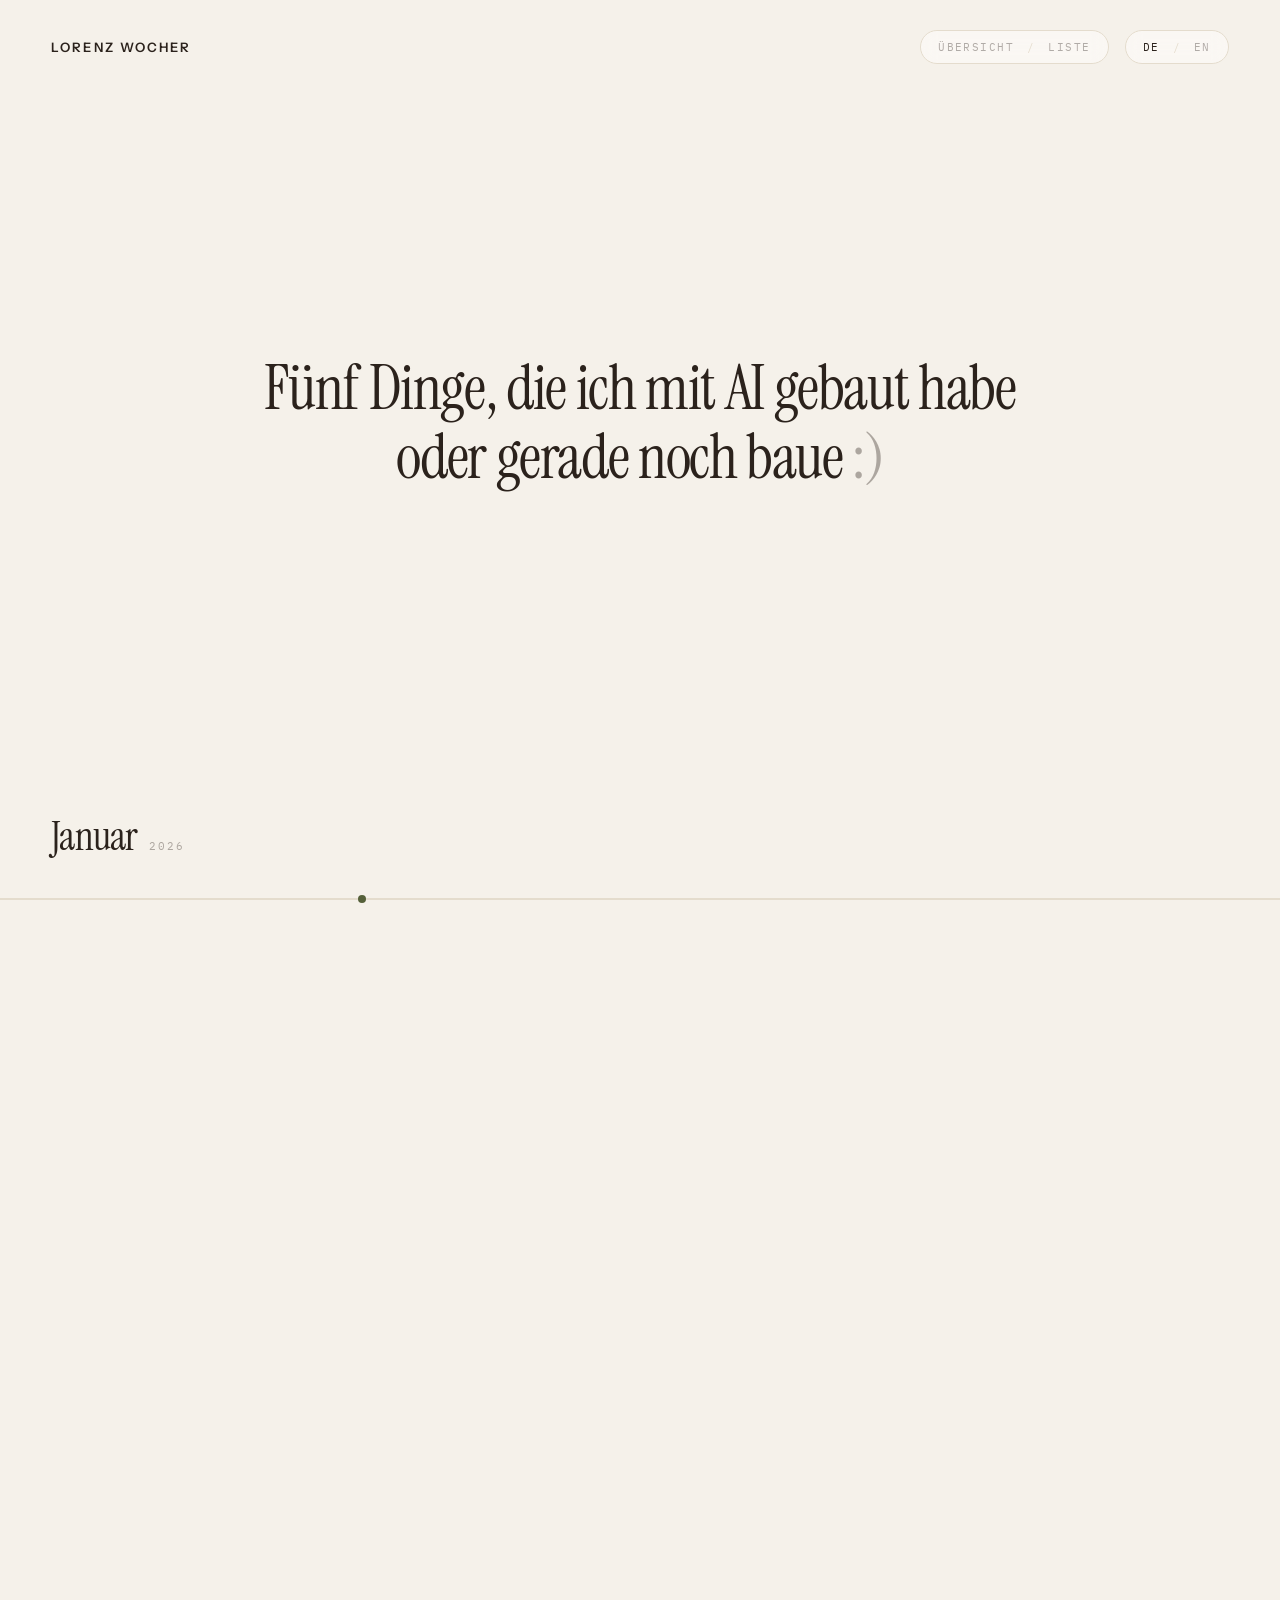
==== commit e1d28773: "Handy-Fassung der Zeitachse" ====
--- a/index.html
+++ b/index.html
@@ -125,6 +125,67 @@
 #endfoot a:hover{color:var(--olive)}
 body:not(.mode-3d) #endfoot,body.overview #endfoot{display:none}
 @media(prefers-reduced-motion:reduce){*{transition:none!important}}
+
+/* ============================================================
+   Handy-Fassung: derselbe Faden, senkrecht.
+   Kein WebGL. SVG-Pfad, der sich beim Scrollen selbst zeichnet.
+   ============================================================ */
+body.mode-mobile{--mrail:46px}
+body.mode-mobile #chrome{position:fixed;top:0;padding:15px clamp(18px,5vw,24px) 24px;
+  background:linear-gradient(180deg,var(--paper) 56%,rgba(245,241,234,.86) 78%,rgba(245,241,234,0))}
+body.mode-mobile .mark{font-size:11.5px;letter-spacing:.14em}
+body.mode-mobile .tools{font-size:10px;gap:10px}
+body.mode-mobile .tools button,body.mode-mobile .tools .pill a{padding:8px 11px}
+body.mode-mobile .tools .pill:not(.lang) i{display:none}
+
+#mprog{position:fixed;top:0;left:0;right:0;height:2px;z-index:40;pointer-events:none}
+#mprog i{display:block;height:100%;width:0;background:var(--olive);opacity:.7}
+body:not(.mode-mobile) #mprog{display:none}
+
+body.mode-mobile #flow{display:block;position:relative;max-width:560px;margin:0 auto;
+  padding:0 clamp(18px,5vw,24px) 64px}
+
+/* Eingangsbild */
+body.mode-mobile #flow .lede{display:flex;align-items:center;min-height:68vh;min-height:68svh;
+  font-size:clamp(30px,8.6vw,44px);line-height:1.08;letter-spacing:-.022em;margin:0;padding-bottom:4vh}
+body.mode-mobile .mhint{display:flex;align-items:center;gap:9px;margin:0 0 10px var(--mrail);
+  font-family:var(--mono);font-size:10px;letter-spacing:.18em;text-transform:uppercase;
+  color:var(--ink-3);transition:opacity .7s}
+body.mode-mobile.moved .mhint{opacity:0}
+body.mode-mobile .mhint i{font-style:normal;font-size:12px;line-height:1;
+  animation:mdrop 2.4s cubic-bezier(.4,0,.3,1) infinite}
+@keyframes mdrop{0%,100%{transform:translateY(0);opacity:.55}50%{transform:translateY(5px);opacity:1}}
+
+/* Der Faden */
+#mthread{position:absolute;left:0;top:0;z-index:0;pointer-events:none;overflow:visible}
+body:not(.mode-mobile) #mthread{display:none}
+
+/* Stationen */
+body.mode-mobile #flow .stn{width:auto;margin:0 0 26px var(--mrail);padding:25px 23px 21px;
+  border-radius:22px;position:relative;z-index:1;opacity:0;transform:translateY(24px);
+  transition:opacity .8s cubic-bezier(.2,.8,.2,1),transform .8s cubic-bezier(.2,.8,.2,1),
+    box-shadow .6s cubic-bezier(.2,.8,.2,1),border-color .6s}
+body.mode-mobile #flow .stn.seen{opacity:1;transform:none}
+body.mode-mobile .stn .top{flex-direction:column;align-items:flex-start;gap:11px}
+body.mode-mobile .stn .badges{justify-content:flex-start}
+body.mode-mobile .stn h2{font-size:30px;margin-top:14px}
+body.mode-mobile .stn .kicker{font-size:15px}
+body.mode-mobile .stn p{font-size:15px;line-height:1.58}
+body.mode-mobile .stn .foot{gap:12px 16px}
+body.mode-mobile .stn .links{flex-wrap:wrap}
+
+/* Marken auf dem Faden */
+body.mode-mobile .mmark{display:flex;margin:0 0 26px var(--mrail);position:relative;z-index:1;
+  opacity:0;transform:translateY(12px);
+  transition:opacity .7s cubic-bezier(.2,.8,.2,1),transform .7s cubic-bezier(.2,.8,.2,1)}
+body.mode-mobile .mmark.seen{opacity:1;transform:none}
+body.mode-mobile .mmark span{font-family:var(--mono);font-size:10.5px;letter-spacing:.2em;
+  text-transform:uppercase;color:var(--ink-3)}
+body.mode-mobile .mmark.today span{color:var(--olive);font-weight:500;font-size:12px;
+  border:1px solid var(--olive);border-radius:100px;padding:7px 16px}
+body.mode-mobile .mmark.roam span{color:var(--terra);font-size:10px;letter-spacing:.26em}
+body.mode-mobile .mmark.on{margin-bottom:34px}
+body.mode-mobile footer.pg{margin-left:var(--mrail)}
 </style>
 </head>
 <body>
@@ -1028,13 +1089,171 @@
 let webglOk = false;
 try { const c = document.createElement('canvas'); webglOk = !!(c.getContext('webgl2') || c.getContext('webgl')); } catch (e) { }
 
-if (reduced || innerWidth < 900 || !webglOk) document.body.classList.add('mode-flat');
+if (innerWidth < 900) { document.body.classList.add('mode-mobile'); initMobile(reduced); }
+else if (reduced || !webglOk) document.body.classList.add('mode-flat');
 else boot();
 DE['ui.back'] = 'Zurück';
 DE['ax.today'] = 'HEUTE';
 DE['ax.roamly'] = 'ROAMLY · LÄUFT';
 DE['ax.on'] = 'LÄUFT WEITER →';
 applyLang();
+
+/* ============================================================
+   Handy-Fassung. Der Faden laeuft senkrecht durch die Seite und
+   zeichnet sich beim Scrollen selbst. Kein WebGL, kein Canvas.
+   ============================================================ */
+function initMobile(still) {
+  const flow = document.getElementById('flow');
+  const lede = flow.querySelector('.lede');
+  const pgf  = flow.querySelector('footer.pg');
+  const cards = Array.from(flow.querySelectorAll('.stn'));
+  const RAIL = 46;
+
+  /* Hinweis unter dem Eingangsbild */
+  lede.insertAdjacentHTML('afterend',
+    '<div class="mhint"><span data-i18n="ui.scroll">Scrollen</span><i>&#8595;</i></div>');
+
+  /* Marken: Roamly beginnt im Februar, HEUTE steht vor der letzten Karte */
+  function mark(cls, key, de, ref, where) {
+    if (!ref) return null;
+    ref.insertAdjacentHTML(where,
+      '<div class="mmark ' + cls + '"><span data-i18n="' + key + '">' + de + '</span></div>');
+    return where === 'beforebegin' ? ref.previousElementSibling : ref.nextElementSibling;
+  }
+  const mkRoam  = mark('roam', 'ax.roamly', 'ROAMLY · LÄUFT', cards[1], 'beforebegin');
+  const mkToday = mark('today', 'ax.today', 'HEUTE', cards[cards.length - 1], 'beforebegin');
+  const mkOn    = mark('roam on', 'ax.on', 'LÄUFT WEITER →', cards[cards.length - 1], 'afterend');
+
+  /* Das Geruest des Fadens */
+  flow.insertAdjacentHTML('afterbegin',
+    '<svg id="mthread" aria-hidden="true">' +
+      '<defs><mask id="mrev" maskUnits="userSpaceOnUse">' +
+        '<rect id="mrevr" x="0" y="0" width="1200" height="0" fill="#fff"/>' +
+      '</mask></defs>' +
+      '<g mask="url(#mrev)">' +
+        '<path id="mroam" fill="none" stroke="#B5623C" stroke-width="1.7" stroke-linecap="round" opacity=".82"/>' +
+        '<path id="mmain" fill="none" stroke="#5d5548" stroke-width="2" stroke-linecap="round"/>' +
+        '<path id="mfut" fill="none" stroke="#5d5548" stroke-width="2" stroke-linecap="round" stroke-dasharray="0.1 7" opacity=".5"/>' +
+        '<g id="mstems" stroke="#9c9081" stroke-width="1" opacity=".5"></g>' +
+        '<g id="mnodes"></g>' +
+      '</g>' +
+    '</svg>');
+  document.body.insertAdjacentHTML('afterbegin', '<div id="mprog"><i></i></div>');
+
+  const svg  = document.getElementById('mthread');
+  const rev  = document.getElementById('mrevr');
+  const pMain = document.getElementById('mmain');
+  const pFut  = document.getElementById('mfut');
+  const pRoam = document.getElementById('mroam');
+  const gStem = document.getElementById('mstems');
+  const gNode = document.getElementById('mnodes');
+  const prog  = document.querySelector('#mprog i');
+
+  let H = 0, flowTop = 0, centers = [];
+
+  const wig = y => Math.sin(y / 230 + 0.4) * 6;
+  function line(x0, y0, y1) {
+    if (y1 <= y0) return '';
+    let d = 'M' + (x0 + wig(y0)).toFixed(1) + ' ' + y0.toFixed(1);
+    for (let y = y0 + 14; y < y1; y += 14) d += 'L' + (x0 + wig(y)).toFixed(1) + ' ' + y.toFixed(1);
+    return d + 'L' + (x0 + wig(y1)).toFixed(1) + ' ' + y1.toFixed(1);
+  }
+
+  function measure() {
+    const W = flow.clientWidth;
+    H = flow.scrollHeight;
+    flowTop = flow.getBoundingClientRect().top + scrollY;
+    const P = parseFloat(getComputedStyle(flow).paddingLeft) || 0;
+    const cx = P + 13, rx = P + 4, edge = P + RAIL - 2;
+
+    svg.setAttribute('width', W);
+    svg.setAttribute('height', H);
+    svg.setAttribute('viewBox', '0 0 ' + W + ' ' + H);
+    rev.setAttribute('width', W);
+
+    const yTop   = lede.offsetTop + lede.offsetHeight - 40;
+    const ys     = cards.map(c => c.offsetTop + 34);
+    const yToday = mkToday ? mkToday.offsetTop + 14 : ys[ys.length - 1];
+    const yRoam  = mkRoam ? mkRoam.offsetTop + 9 : ys[0];
+    const yOn    = mkOn ? mkOn.offsetTop + 9 : (pgf ? pgf.offsetTop - 12 : H);
+
+    pMain.setAttribute('d', line(cx, yTop, yToday));
+    pFut.setAttribute('d', line(cx, yToday, yOn));
+    pRoam.setAttribute('d', line(rx, yRoam, H - 12));
+
+    /* Knoten und Stiele */
+    const nodes = [], stems = [];
+    cards.forEach((c, i) => {
+      const last = i === cards.length - 1;
+      const x = last ? rx : cx, y = ys[i];
+      nodes.push('<circle cx="' + (x + wig(y)).toFixed(1) + '" cy="' + y.toFixed(1) +
+        '" r="3.4" fill="' + (last ? '#B5623C' : '#5d5548') + '"/>');
+      stems.push('<line x1="' + (x + wig(y) + 5).toFixed(1) + '" y1="' + y.toFixed(1) +
+        '" x2="' + edge + '" y2="' + y.toFixed(1) + '"/>');
+    });
+    if (mkToday) {
+      const y = yToday;
+      nodes.push('<circle cx="' + (cx + wig(y)).toFixed(1) + '" cy="' + y.toFixed(1) +
+        '" r="4.4" fill="#F5F1EA" stroke="#55603A" stroke-width="1.6"/>');
+      stems.push('<line x1="' + (cx + wig(y) + 6).toFixed(1) + '" y1="' + y.toFixed(1) +
+        '" x2="' + edge + '" y2="' + y.toFixed(1) + '"/>');
+    }
+    [yRoam, yOn].forEach((y, k) => {
+      if (k === 0 ? !mkRoam : !mkOn) return;
+      nodes.push('<circle cx="' + (rx + wig(y)).toFixed(1) + '" cy="' + y.toFixed(1) +
+        '" r="2.8" fill="#B5623C"/>');
+    });
+    gNode.innerHTML = nodes.join('');
+    gStem.innerHTML = stems.join('');
+
+    centers = cards.map(c => c.offsetTop + c.offsetHeight / 2);
+    if (still) rev.setAttribute('height', H);
+  }
+
+  /* Scrollen bewegt genau eine Groesse: wie weit der Faden gezeichnet ist */
+  const max0 = () => Math.max(1, document.documentElement.scrollHeight - innerHeight);
+  let queued = false;
+  function paint() {
+    queued = false;
+    const y = scrollY;
+    if (y > 30) document.body.classList.add('moved');
+    if (!still) {
+      const lead = innerHeight * (0.80 + 0.20 * Math.min(1, y / max0()));
+      const r = Math.max(0, Math.min(H, y + lead - flowTop));
+      rev.setAttribute('height', r.toFixed(0));
+    }
+    prog.style.width = (Math.min(1, y / max0()) * 100).toFixed(2) + '%';
+
+    const mid = y + innerHeight * 0.42;
+    let best = 1e9, act = -1;
+    for (let i = 0; i < centers.length; i++) {
+      const d = Math.abs(centers[i] - mid);
+      if (d < best) { best = d; act = i; }
+    }
+    cards.forEach((c, i) =>
+      c.classList.toggle('is-active', i === act && best < innerHeight * 0.45));
+  }
+  function onScroll() { if (!queued) { queued = true; requestAnimationFrame(paint); } }
+
+  /* Einblenden der Karten */
+  const revealables = Array.from(flow.querySelectorAll('.stn,.mmark'));
+  if (still || !('IntersectionObserver' in window)) {
+    revealables.forEach(el => el.classList.add('seen'));
+  } else {
+    const io = new IntersectionObserver(es => {
+      es.forEach(e => { if (e.isIntersecting) { e.target.classList.add('seen'); io.unobserve(e.target); } });
+    }, { rootMargin: '0px 0px -12% 0px', threshold: 0.02 });
+    revealables.forEach(el => io.observe(el));
+  }
+
+  measure(); paint();
+  addEventListener('scroll', onScroll, { passive: true });
+  addEventListener('resize', () => { measure(); paint(); });
+  if ('ResizeObserver' in window) new ResizeObserver(() => { measure(); paint(); }).observe(flow);
+  if (document.fonts && document.fonts.ready) document.fonts.ready.then(() => { measure(); paint(); });
+  window.__relabel = () => { measure(); paint(); };
+}
+
 
 function boot() {
   document.body.classList.add('mode-3d');
